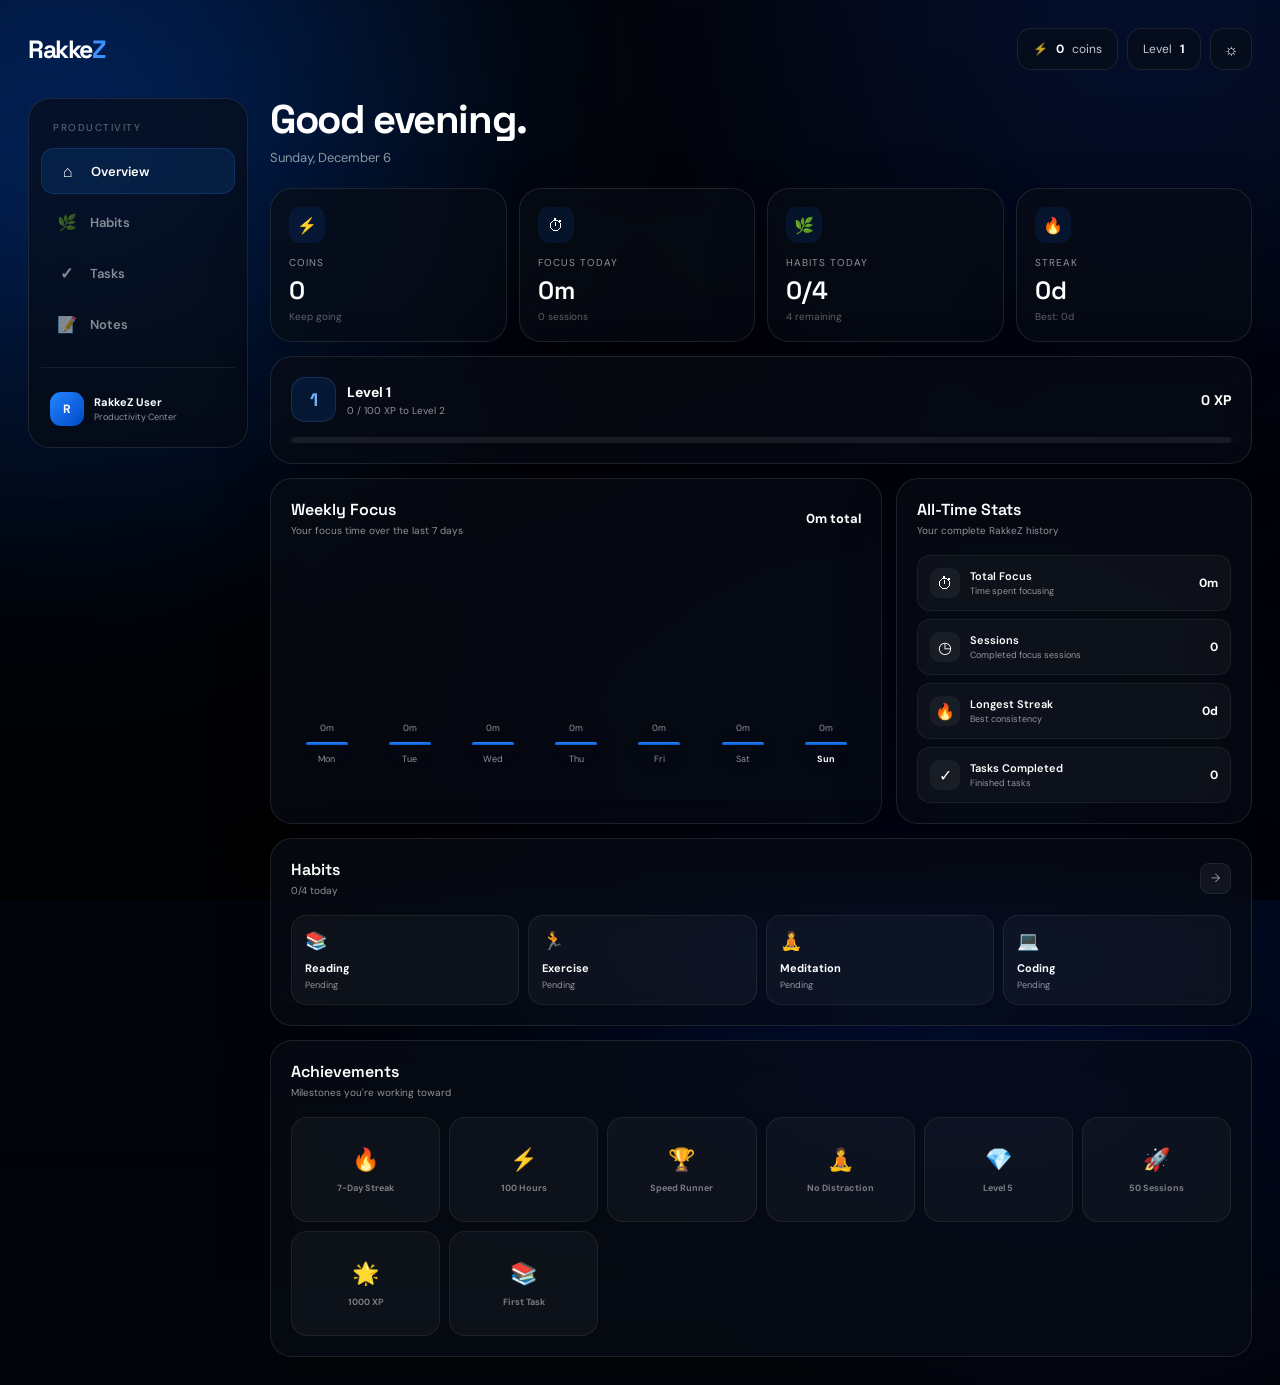
==== productivity.html @ 05cbf674 "Create productivity.html" ====
<!DOCTYPE html>
<html lang="en" dir="ltr">

<head>

<meta charset="UTF-8">

<meta
    name="viewport"
    content="width=device-width, initial-scale=1.0"
>

<title>RakkeZ Productivity Center</title>

<link
    rel="preconnect"
    href="https://fonts.googleapis.com"
>

<link
    rel="preconnect"
    href="https://fonts.gstatic.com"
    crossorigin
>

<link
    href="https://fonts.googleapis.com/css2?family=DM+Sans:wght@400;500;600;700&family=Space+Grotesk:wght@400;500;600;700&display=swap"
    rel="stylesheet"
>

<style>

/* =========================================================
   RAKKEZ PRODUCTIVITY CENTER
   APPLE-INSPIRED GLASS UI
========================================================= */

:root {

    --bg: #03050a;

    --panel: rgba(8,13,22,.86);
    --panel-strong: rgba(8,13,22,.94);

    --border: rgba(255,255,255,.10);
    --border-hover: rgba(255,255,255,.20);

    --text: #fff;

    --muted: rgba(255,255,255,.56);

    --blue: #1683ff;
    --blue2: #005eff;

    --green: #4ade80;
    --yellow: #facc15;
    --red: #ff5265;
    --purple: #a78bfa;

    --shadow:
        0 30px 100px rgba(0,0,0,.55);

    --radius: 24px;

}


* {

    box-sizing: border-box;

    margin: 0;
    padding: 0;

}


html,
body {

    width: 100%;
    min-height: 100%;

}


body {

    min-height: 100vh;

    font-family:
        "DM Sans",
        sans-serif;

    color: var(--text);

    background: #02040a;

}


button,
input,
textarea {

    font: inherit;

}


button {

    border: 0;

    cursor: pointer;

    color: inherit;

}


button:focus,
input:focus,
textarea:focus {

    outline: none;

}


/* =========================================================
   APP
========================================================= */

.app {

    position: relative;

    min-height: 100vh;

    overflow: hidden;

    background:

        radial-gradient(
            circle at 15% 10%,
            rgba(0,105,255,.18),
            transparent 30%
        ),

        radial-gradient(
            circle at 85% 70%,
            rgba(0,55,255,.14),
            transparent 35%
        ),

        #03050a;

}


/* =========================================================
   BACKGROUND
========================================================= */

.background {

    position: fixed;

    inset: 0;

    z-index: 0;

    pointer-events: none;

}


.bg-gradient {

    position: absolute;

    inset: -30%;

    background:

        radial-gradient(
            circle at 20% 30%,
            #005eff 0%,
            transparent 28%
        ),

        radial-gradient(
            circle at 75% 20%,
            #0b2d91 0%,
            transparent 30%
        ),

        radial-gradient(
            circle at 60% 80%,
            #001f6f 0%,
            transparent 32%
        ),

        #02040b;

    filter: blur(55px);

    opacity: .38;

}


.bg-overlay {

    position: absolute;

    inset: 0;

    background:

        linear-gradient(
            180deg,
            rgba(0,0,0,.20),
            rgba(0,0,0,.68)
        );

}


/* =========================================================
   MAIN WRAPPER
========================================================= */

.page {

    position: relative;

    z-index: 2;

    width: min(1450px, 100%);

    margin: auto;

    padding: 28px;

}


/* =========================================================
   TOPBAR
========================================================= */

.topbar {

    display: flex;

    align-items: center;

    justify-content: space-between;

    margin-bottom: 28px;

}


.logo {

    font-family:
        "Space Grotesk",
        sans-serif;

    font-size: 25px;

    font-weight: 700;

    letter-spacing: -1.5px;

}


.logo span {

    color: #3c94ff;

}


.top-right {

    display: flex;

    align-items: center;

    gap: 9px;

}


.top-pill {

    height: 42px;

    padding: 0 15px;

    display: flex;

    align-items: center;

    gap: 8px;

    border-radius: 14px;

    background:
        rgba(8,13,22,.62);

    border:
        1px solid rgba(255,255,255,.09);

    backdrop-filter: blur(16px);

    -webkit-backdrop-filter: blur(16px);

    color: rgba(255,255,255,.78);

    font-size: 12px;

}


.top-pill strong {

    color: white;

}


.icon-button {

    width: 42px;
    height: 42px;

    display: flex;

    align-items: center;
    justify-content: center;

    border-radius: 13px;

    background:
        rgba(8,13,22,.62);

    border:
        1px solid rgba(255,255,255,.09);

    backdrop-filter: blur(16px);

    transition: .2s;

}


.icon-button:hover {

    background:
        rgba(20,30,45,.80);

    border-color:
        rgba(255,255,255,.18);

    transform:
        translateY(-1px);

}


/* =========================================================
   LAYOUT
========================================================= */

.layout {

    display: grid;

    grid-template-columns: 220px minmax(0, 1fr);

    gap: 22px;

}


/* =========================================================
   SIDEBAR
========================================================= */

.sidebar {

    position: sticky;

    top: 28px;

    height: fit-content;

    padding: 12px;

    border-radius: 22px;

    background:
        rgba(7,11,19,.64);

    border:
        1px solid var(--border);

    backdrop-filter: blur(24px);

    -webkit-backdrop-filter: blur(24px);

}


.sidebar-title {

    padding:
        10px 12px 14px;

    color:
        rgba(255,255,255,.38);

    font-size: 10px;

    text-transform: uppercase;

    letter-spacing: 1.5px;

}


.nav {

    display: flex;

    flex-direction: column;

    gap: 5px;

}


.nav-button {

    width: 100%;

    height: 46px;

    padding: 0 13px;

    display: flex;

    align-items: center;

    gap: 11px;

    border-radius: 13px;

    background: transparent;

    color:
        rgba(255,255,255,.52);

    font-size: 13px;

    font-weight: 600;

    text-align: left;

    transition: .2s;

}


.nav-button:hover {

    background:
        rgba(255,255,255,.05);

    color: white;

}


.nav-button.active {

    background:
        rgba(20,120,255,.14);

    border:
        1px solid rgba(60,145,255,.18);

    color: white;

}


.nav-icon {

    width: 25px;

    text-align: center;

    font-size: 16px;

}


.sidebar-bottom {

    margin-top: 20px;

    padding-top: 15px;

    border-top:
        1px solid rgba(255,255,255,.07);

}


.mini-profile {

    display: flex;

    align-items: center;

    gap: 10px;

    padding: 9px;

}


.avatar {

    width: 34px;
    height: 34px;

    border-radius: 11px;

    display: flex;

    align-items: center;
    justify-content: center;

    background:
        linear-gradient(
            135deg,
            #2386ff,
            #0049c7
        );

    font-size: 12px;

    font-weight: 700;

}


.profile-info {

    display: flex;

    flex-direction: column;

    gap: 2px;

}


.profile-info strong {

    font-size: 11px;

}


.profile-info span {

    font-size: 9px;

    color: var(--muted);

}


/* =========================================================
   CONTENT
========================================================= */

.content {

    min-width: 0;

}


.page-header {

    margin-bottom: 22px;

}


.page-header h1 {

    font-family:
        "Space Grotesk",
        sans-serif;

    font-size: clamp(28px, 4vw, 40px);

    letter-spacing: -1.4px;

    line-height: 1.1;

}


.page-header p {

    margin-top: 7px;

    color: var(--muted);

    font-size: 13px;

}


/* =========================================================
   TAB
========================================================= */

.tab-content {

    display: none;

}


.tab-content.active {

    display: block;

    animation:
        fadeIn .25s ease;

}


@keyframes fadeIn {

    from {

        opacity: 0;
        transform: translateY(5px);

    }

    to {

        opacity: 1;
        transform: none;

    }

}


/* =========================================================
   CARDS
========================================================= */

.card {

    background:
        rgba(8,13,22,.68);

    border:
        1px solid var(--border);

    border-radius: 22px;

    backdrop-filter:
        blur(22px);

    -webkit-backdrop-filter:
        blur(22px);

    box-shadow:
        0 20px 60px rgba(0,0,0,.20);

}


.card-header {

    display: flex;

    align-items: center;

    justify-content: space-between;

    margin-bottom: 18px;

}


.card-title {

    font-family:
        "Space Grotesk",
        sans-serif;

    font-size: 16px;

    font-weight: 600;

}


.card-subtitle {

    margin-top: 4px;

    font-size: 10px;

    color: var(--muted);

}


/* =========================================================
   OVERVIEW GRID
========================================================= */

.stats-grid {

    display: grid;

    grid-template-columns:
        repeat(4, minmax(0, 1fr));

    gap: 12px;

    margin-bottom: 14px;

}


.stat-card {

    padding: 18px;

    min-height: 125px;

}


.stat-icon {

    width: 36px;
    height: 36px;

    display: flex;

    align-items: center;
    justify-content: center;

    border-radius: 11px;

    background:
        rgba(20,120,255,.10);

    margin-bottom: 13px;

    font-size: 16px;

}


.stat-label {

    color: var(--muted);

    font-size: 10px;

    text-transform: uppercase;

    letter-spacing: 1px;

}


.stat-number {

    margin-top: 5px;

    font-family:
        "Space Grotesk",
        sans-serif;

    font-size: 25px;

    font-weight: 600;

}


.stat-extra {

    margin-top: 4px;

    color:
        rgba(255,255,255,.35);

    font-size: 10px;

}


/* =========================================================
   LEVEL
========================================================= */

.level-card {

    padding: 20px;

    margin-bottom: 14px;

}


.level-row {

    display: flex;

    justify-content: space-between;

    align-items: center;

}


.level-title {

    display: flex;

    align-items: center;

    gap: 11px;

}


.level-number {

    width: 45px;
    height: 45px;

    display: flex;

    align-items: center;
    justify-content: center;

    border-radius: 14px;

    background:
        rgba(20,120,255,.13);

    border:
        1px solid rgba(80,160,255,.18);

    color: #72b4ff;

    font-family:
        "Space Grotesk";

    font-size: 18px;

    font-weight: 700;

}


.level-name {

    font-size: 14px;

    font-weight: 700;

}


.level-xp {

    margin-top: 3px;

    color: var(--muted);

    font-size: 10px;

}


.xp-value {

    font-family:
        "Space Grotesk";

    font-size: 14px;

    font-weight: 700;

}


.xp-bar {

    height: 6px;

    margin-top: 15px;

    overflow: hidden;

    border-radius: 20px;

    background:
        rgba(255,255,255,.08);

}


.xp-progress {

    height: 100%;

    width: 0%;

    border-radius: 20px;

    background:
        linear-gradient(
            90deg,
            #006cff,
            #48a4ff
        );

    transition: width .4s ease;

}


/* =========================================================
   TWO COLUMN
========================================================= */

.two-column {

    display: grid;

    grid-template-columns:
        minmax(0, 1.55fr)
        minmax(280px, .9fr);

    gap: 14px;

    margin-bottom: 14px;

}


.section-card {

    padding: 20px;

}


/* =========================================================
   WEEKLY CHART
========================================================= */

.chart {

    height: 210px;

    display: flex;

    align-items: flex-end;

    gap: 12px;

    padding-top: 15px;

}


.chart-day {

    flex: 1;

    height: 100%;

    display: flex;

    flex-direction: column;

    align-items: center;

    justify-content: flex-end;

    gap: 8px;

}


.chart-value {

    color: var(--muted);

    font-size: 9px;

}


.chart-column {

    width: 100%;

    max-width: 42px;

    min-height: 3px;

    border-radius:
        10px 10px 5px 5px;

    background:
        linear-gradient(
            180deg,
            #2586ff,
            #0758c9
        );

    box-shadow:
        0 8px 25px rgba(0,95,255,.15);

    transition:
        height .5s ease;

}


.chart-label {

    color: var(--muted);

    font-size: 9px;

}


.chart-day.today .chart-label {

    color: white;

    font-weight: 700;

}


/* =========================================================
   QUICK STATS
========================================================= */

.quick-list {

    display: flex;

    flex-direction: column;

    gap: 8px;

}


.quick-item {

    display: flex;

    align-items: center;

    justify-content: space-between;

    padding: 12px;

    border-radius: 13px;

    background:
        rgba(255,255,255,.035);

    border:
        1px solid rgba(255,255,255,.06);

}


.quick-left {

    display: flex;

    align-items: center;

    gap: 10px;

}


.quick-icon {

    width: 30px;
    height: 30px;

    display: flex;

    align-items: center;
    justify-content: center;

    border-radius: 9px;

    background:
        rgba(255,255,255,.05);

}


.quick-name {

    font-size: 11px;

    font-weight: 600;

}


.quick-description {

    margin-top: 2px;

    color: var(--muted);

    font-size: 9px;

}


.quick-value {

    font-size: 12px;

    font-weight: 700;

}


/* =========================================================
   HABITS PREVIEW
========================================================= */

.habit-preview {

    display: grid;

    grid-template-columns:
        repeat(4,1fr);

    gap: 9px;

}


.habit-mini {

    padding: 13px;

    border-radius: 15px;

    background:
        rgba(255,255,255,.035);

    border:
        1px solid rgba(255,255,255,.07);

}


.habit-mini-icon {

    font-size: 18px;

}


.habit-mini-name {

    margin-top: 8px;

    font-size: 11px;

    font-weight: 700;

}


.habit-mini-status {

    margin-top: 4px;

    color: var(--muted);

    font-size: 9px;

}


.habit-mini.done {

    border-color:
        rgba(74,222,128,.25);

    background:
        rgba(74,222,128,.06);

}


/* =========================================================
   ACHIEVEMENTS
========================================================= */

.achievements {

    display: grid;

    grid-template-columns:
        repeat(6,1fr);

    gap: 9px;

}


.achievement {

    min-height: 105px;

    padding: 13px;

    display: flex;

    flex-direction: column;

    align-items: center;

    justify-content: center;

    text-align: center;

    border-radius: 16px;

    background:
        rgba(255,255,255,.035);

    border:
        1px solid rgba(255,255,255,.07);

}


.achievement-icon {

    font-size: 22px;

    margin-bottom: 8px;

}


.achievement-name {

    font-size: 9px;

    font-weight: 700;

    color:
        rgba(255,255,255,.45);

}


.achievement.unlocked {

    background:
        rgba(20,120,255,.08);

    border-color:
        rgba(60,145,255,.20);

}


.achievement.unlocked .achievement-name {

    color: white;

}


/* =========================================================
   HABITS PAGE
========================================================= */

.page-toolbar {

    display: flex;

    align-items: center;

    justify-content: space-between;

    gap: 10px;

    margin-bottom: 16px;

}


.progress-summary {

    color: var(--muted);

    font-size: 12px;

}


.primary-button {

    height: 42px;

    padding: 0 16px;

    display: flex;

    align-items: center;

    justify-content: center;

    gap: 7px;

    border-radius: 13px;

    background:
        linear-gradient(
            180deg,
            #2386ff,
            #1478ff
        );

    color: white;

    font-size: 12px;

    font-weight: 700;

    box-shadow:
        0 8px 25px rgba(20,120,255,.16);

    transition: .2s;

}


.primary-button:hover {

    transform:
        translateY(-1px);

    filter:
        brightness(1.06);

}


/* =========================================================
   HABIT CARDS
========================================================= */

.habits-grid {

    display: grid;

    grid-template-columns:
        repeat(2, minmax(0,1fr));

    gap: 13px;

}


.habit-card {

    padding: 18px;

}


.habit-top {

    display: flex;

    align-items: center;

    justify-content: space-between;

}


.habit-main {

    display: flex;

    align-items: center;

    gap: 11px;

}


.habit-icon-large {

    width: 42px;
    height: 42px;

    display: flex;

    align-items: center;
    justify-content: center;

    border-radius: 13px;

    background:
        rgba(255,255,255,.05);

    font-size: 20px;

}


.habit-name {

    font-size: 14px;

    font-weight: 700;

}


.habit-streak {

    margin-top: 3px;

    color: var(--muted);

    font-size: 9px;

}


.habit-actions {

    display: flex;

    gap: 5px;

}


.small-button {

    width: 31px;
    height: 31px;

    display: flex;

    align-items: center;
    justify-content: center;

    border-radius: 9px;

    background:
        rgba(255,255,255,.05);

    border:
        1px solid rgba(255,255,255,.07);

    color:
        rgba(255,255,255,.55);

    font-size: 12px;

}


.small-button:hover {

    background:
        rgba(255,255,255,.10);

    color: white;

}


.habit-progress-row {

    display: flex;

    justify-content: space-between;

    align-items: center;

    margin-top: 18px;

}


.habit-percent {

    font-size: 11px;

    font-weight: 700;

}


.habit-progress {

    height: 5px;

    margin-top: 7px;

    border-radius: 20px;

    overflow: hidden;

    background:
        rgba(255,255,255,.08);

}


.habit-progress-fill {

    height: 100%;

    width: 0%;

    background:
        linear-gradient(
            90deg,
            #2386ff,
            #61adff
        );

    border-radius: 20px;

}


.week-days {

    display: grid;

    grid-template-columns:
        repeat(7,1fr);

    gap: 5px;

    margin-top: 14px;

}


.day {

    display: flex;

    flex-direction: column;

    align-items: center;

    gap: 5px;

}


.day-name {

    font-size: 8px;

    color: var(--muted);

}


.day-dot {

    width: 21px;
    height: 21px;

    display: flex;

    align-items: center;
    justify-content: center;

    border-radius: 7px;

    background:
        rgba(255,255,255,.05);

    border:
        1px solid rgba(255,255,255,.06);

    font-size: 9px;

}


.day.done .day-dot {

    background:
        #1478ff;

    border-color:
        #1478ff;

}


.day.today .day-name {

    color: white;

    font-weight: 700;

}


.habit-check {

    width: 100%;

    height: 38px;

    margin-top: 14px;

    border-radius: 11px;

    background:
        rgba(255,255,255,.055);

    border:
        1px solid rgba(255,255,255,.08);

    font-size: 11px;

    font-weight: 700;

}


.habit-check:hover {

    border-color:
        rgba(255,255,255,.18);

}


.habit-check.completed {

    background:
        rgba(74,222,128,.10);

    border-color:
        rgba(74,222,128,.20);

    color:
        #72e69a;

}


/* =========================================================
   TASKS
========================================================= */

.task-input {

    display: flex;

    gap: 8px;

    margin-bottom: 15px;

}


.input {

    width: 100%;

    height: 44px;

    padding: 0 13px;

    border-radius: 12px;

    background:
        rgba(255,255,255,.045);

    border:
        1px solid var(--border);

    color: white;

    font-size: 12px;

}


.input::placeholder {

    color:
        rgba(255,255,255,.35);

}


.input:focus {

    border-color:
        #2383ff;

    background:
        rgba(255,255,255,.06);

}


.task-add-button {

    width: 45px;
    height: 44px;

    flex-shrink: 0;

    border-radius: 12px;

    background:
        #1478ff;

    font-size: 20px;

}


.task-list {

    display: flex;

    flex-direction: column;

    gap: 8px;

}


.task-row {

    display: flex;

    align-items: center;

    gap: 11px;

    padding: 13px;

    border-radius: 14px;

    background:
        rgba(255,255,255,.035);

    border:
        1px solid rgba(255,255,255,.07);

}


.task-check {

    width: 21px;
    height: 21px;

    flex-shrink: 0;

    border-radius: 7px;

    display: flex;

    align-items: center;
    justify-content: center;

    background: transparent;

    border:
        1px solid rgba(255,255,255,.22);

    font-size: 11px;

}


.task-row.completed .task-check {

    background:
        #1478ff;

    border-color:
        #1478ff;

}


.task-content {

    flex: 1;

    min-width: 0;

}


.task-title {

    font-size: 12px;

    font-weight: 600;

    word-break: break-word;

}


.task-row.completed .task-title {

    text-decoration:
        line-through;

    color:
        rgba(255,255,255,.35);

}


.task-meta {

    margin-top: 3px;

    color: var(--muted);

    font-size: 9px;

}


.task-actions {

    display: flex;

    gap: 4px;

}


/* =========================================================
   NOTES
========================================================= */

.notes-layout {

    display: grid;

    grid-template-columns: 270px minmax(0,1fr);

    min-height: 650px;

    overflow: hidden;

    border-radius: 22px;

    background:
        rgba(8,13,22,.68);

    border:
        1px solid var(--border);

    backdrop-filter:
        blur(24px);

}


.notes-sidebar {

    border-right:
        1px solid rgba(255,255,255,.08);

    background:
        rgba(255,255,255,.018);

}


.notes-header {

    height: 68px;

    padding: 0 14px;

    display: flex;

    align-items: center;

    justify-content: space-between;

    border-bottom:
        1px solid rgba(255,255,255,.07);

}


.notes-title {

    font-family:
        "Space Grotesk";

    font-size: 16px;

    font-weight: 600;

}


.note-list {

    padding: 9px;

    display: flex;

    flex-direction: column;

    gap: 5px;

}


.note-item {

    padding: 12px;

    border-radius: 12px;

    cursor: pointer;

    transition: .2s;

}


.note-item:hover {

    background:
        rgba(255,255,255,.05);

}


.note-item.active {

    background:
        rgba(20,120,255,.13);

}


.note-item-title {

    font-size: 11px;

    font-weight: 700;

    white-space: nowrap;

    overflow: hidden;

    text-overflow: ellipsis;

}


.note-item-preview {

    margin-top: 4px;

    color: var(--muted);

    font-size: 9px;

    white-space: nowrap;

    overflow: hidden;

    text-overflow: ellipsis;

}


.note-item-date {

    margin-top: 5px;

    color:
        rgba(255,255,255,.30);

    font-size: 8px;

}


.notes-editor {

    display: flex;

    flex-direction: column;

    min-width: 0;

}


.editor-toolbar {

    height: 68px;

    padding: 0 18px;

    display: flex;

    align-items: center;

    justify-content: space-between;

    border-bottom:
        1px solid rgba(255,255,255,.07);

}


.auto-save {

    display: flex;

    align-items: center;

    gap: 7px;

    color:
        rgba(255,255,255,.40);

    font-size: 9px;

}


.save-dot {

    width: 6px;
    height: 6px;

    border-radius: 50%;

    background:
        #4ade80;

    box-shadow:
        0 0 10px rgba(74,222,128,.6);

}


.editor-actions {

    display: flex;

    gap: 6px;

}


.note-editor {

    flex: 1;

    padding: 30px;

    display: flex;

    flex-direction: column;

}


.note-title-input {

    width: 100%;

    border: 0;

    background: transparent;

    color: white;

    font-family:
        "Space Grotesk";

    font-size: 26px;

    font-weight: 600;

    letter-spacing: -.7px;

}


.note-title-input::placeholder {

    color:
        rgba(255,255,255,.25);

}


.note-body {

    flex: 1;

    width: 100%;

    margin-top: 15px;

    resize: none;

    border: 0;

    background: transparent;

    color:
        rgba(255,255,255,.78);

    font-size: 13px;

    line-height: 1.8;

}


.note-body::placeholder {

    color:
        rgba(255,255,255,.25);

}


/* =========================================================
   EMPTY STATE
========================================================= */

.empty {

    padding: 50px 20px;

    text-align: center;

    color: var(--muted);

}


.empty-icon {

    font-size: 30px;

    margin-bottom: 10px;

}


.empty strong {

    display: block;

    color: white;

    font-size: 13px;

}


.empty p {

    margin-top: 5px;

    font-size: 10px;

}


/* =========================================================
   MODAL
========================================================= */

.modal {

    position: fixed;

    inset: 0;

    z-index: 9999;

    display: none;

    align-items: center;
    justify-content: center;

    padding: 20px;

    background:
        rgba(0,0,0,.55);

    backdrop-filter:
        blur(18px);

}


.modal.show {

    display: flex;

}


.modal-box {

    width: min(450px, 100%);

    padding: 24px;

    border-radius: 24px;

    background:
        rgba(8,13,22,.94);

    border:
        1px solid rgba(255,255,255,.13);

    box-shadow:
        var(--shadow);

}


.modal-head {

    display: flex;

    align-items: center;

    justify-content: space-between;

    margin-bottom: 20px;

}


.modal-title {

    font-family:
        "Space Grotesk";

    font-size: 20px;

    font-weight: 600;

}


.form-group {

    margin-bottom: 13px;

}


.form-label {

    display: block;

    margin-bottom: 7px;

    color: var(--muted);

    font-size: 10px;

    text-transform: uppercase;

    letter-spacing: 1px;

}


.form-input {

    width: 100%;

    height: 44px;

    padding: 0 12px;

    border-radius: 12px;

    border:
        1px solid var(--border);

    background:
        rgba(255,255,255,.05);

    color: white;

}


.emoji-input {

    font-size: 20px;

}


.modal-actions {

    display: flex;

    gap: 8px;

    margin-top: 20px;

}


.modal-actions button {

    flex: 1;

    height: 44px;

    border-radius: 12px;

    font-size: 11px;

    font-weight: 700;

}


.cancel-button {

    background:
        rgba(255,255,255,.06);

    border:
        1px solid var(--border);

}


.save-button {

    background:
        #1478ff;

}


/* =========================================================
   TOAST
========================================================= */

.toast {

    position: fixed;

    right: 25px;

    bottom: 25px;

    z-index: 99999;

    padding: 12px 15px;

    border-radius: 13px;

    background:
        rgba(8,13,22,.90);

    border:
        1px solid rgba(255,255,255,.12);

    backdrop-filter:
        blur(20px);

    color: white;

    font-size: 11px;

    box-shadow:
        0 20px 50px rgba(0,0,0,.35);

    transform:
        translateY(20px);

    opacity: 0;

    pointer-events: none;

    transition: .25s;

}


.toast.show {

    transform:
        translateY(0);

    opacity: 1;

}


/* =========================================================
   RESPONSIVE
========================================================= */

@media(max-width:1050px) {

    .layout {

        grid-template-columns: 185px minmax(0,1fr);

    }

    .stats-grid {

        grid-template-columns:
            repeat(2,1fr);

    }

    .achievements {

        grid-template-columns:
            repeat(3,1fr);

    }

}


@media(max-width:800px) {

    .page {

        padding: 18px;

    }

    .layout {

        display: block;

    }

    .sidebar {

        position: static;

        margin-bottom: 15px;

    }

    .nav {

        flex-direction: row;

        overflow-x: auto;

    }

    .nav-button {

        min-width: 105px;

        justify-content: center;

        flex-direction: column;

        gap: 3px;

        height: 58px;

        font-size: 9px;

    }

    .sidebar-title,
    .sidebar-bottom {

        display: none;

    }

    .two-column {

        grid-template-columns: 1fr;

    }

    .habit-preview {

        grid-template-columns:
            repeat(2,1fr);

    }

    .notes-layout {

        grid-template-columns: 1fr;

        min-height: 650px;

    }

    .notes-sidebar {

        display: none;

    }

}


@media(max-width:600px) {

    .topbar {

        margin-bottom: 22px;

    }

    .top-pill {

        display: none;

    }

    .page-header h1 {

        font-size: 30px;

    }

    .stats-grid {

        grid-template-columns:
            repeat(2,1fr);

    }

    .stat-card {

        min-height: 115px;

        padding: 14px;

    }

    .stat-number {

        font-size: 21px;

    }

    .habits-grid {

        grid-template-columns: 1fr;

    }

    .achievements {

        grid-template-columns:
            repeat(2,1fr);

    }

    .chart {

        gap: 7px;

    }

    .note-editor {

        padding: 22px;

    }

    .note-title-input {

        font-size: 22px;

    }

}


@media(max-width:420px) {

    .page {

        padding: 13px;

    }

    .stats-grid {

        gap: 8px;

    }

    .section-card,
    .level-card,
    .stat-card {

        padding: 14px;

    }

}


/* =========================================================
   LIGHT MODE
========================================================= */

body.light {

    --text: #111827;

    --muted: rgba(17,24,39,.55);

    --border: rgba(0,0,0,.10);

    --border-hover: rgba(0,0,0,.20);

}


body.light {

    background: #f5f7fb;

}


body.light .app {

    background:

        radial-gradient(
            circle at 20% 20%,
            rgba(75,150,255,.28),
            transparent 35%
        ),

        #f5f7fb;

}


body.light .bg-gradient {

    opacity: .12;

}


body.light .card,
body.light .sidebar,
body.light .notes-layout {

    background:
        rgba(255,255,255,.68);

    border-color:
        rgba(0,0,0,.09);

}


body.light .top-pill,
body.light .icon-button {

    color: #111827;

    background:
        rgba(255,255,255,.65);

    border-color:
        rgba(0,0,0,.09);

}


body.light .stat-number,
body.light .card-title,
body.light .page-header h1,
body.light .habit-name,
body.light .task-title,
body.light .note-title-input,
body.light .modal-title {

    color: #111827;

}


body.light .nav-button {

    color:
        rgba(17,24,39,.55);

}


body.light .nav-button.active {

    color: #111827;

}


body.light .quick-item,
body.light .habit-card,
body.light .task-row,
body.light .habit-mini {

    background:
        rgba(0,0,0,.025);

    border-color:
        rgba(0,0,0,.07);

}


body.light .input,
body.light .form-input {

    color: #111827;

    background:
        rgba(0,0,0,.035);

}


body.light .note-body {

    color:
        rgba(17,24,39,.75);

}


</style>

</head>


<body>

<div class="app">

    <div class="background">

        <div class="bg-gradient"></div>

        <div class="bg-overlay"></div>

    </div>


    <div class="page">

        <!-- =================================================
             HEADER
        ================================================== -->

        <header class="topbar">

            <div class="logo">
                Rakke<span>Z</span>
            </div>

            <div class="top-right">

                <div class="top-pill">
                    ⚡
                    <strong id="headerCoins">0</strong>
                    coins
                </div>

                <div class="top-pill">
                    Level
                    <strong id="headerLevel">1</strong>
                </div>

                <button
                    class="icon-button"
                    id="themeButton"
                    title="Toggle theme"
                >
                    ☼
                </button>

            </div>

        </header>


        <!-- =================================================
             MAIN LAYOUT
        ================================================== -->

        <div class="layout">


            <!-- =================================================
                 SIDEBAR
            ================================================== -->

            <aside class="sidebar">

                <div class="sidebar-title">
                    Productivity
                </div>

                <nav class="nav">

                    <button
                        class="nav-button active"
                        data-tab="overview"
                    >
                        <span class="nav-icon">⌂</span>
                        Overview
                    </button>

                    <button
                        class="nav-button"
                        data-tab="habits"
                    >
                        <span class="nav-icon">🌿</span>
                        Habits
                    </button>

                    <button
                        class="nav-button"
                        data-tab="tasks"
                    >
                        <span class="nav-icon">✓</span>
                        Tasks
                    </button>

                    <button
                        class="nav-button"
                        data-tab="notes"
                    >
                        <span class="nav-icon">📝</span>
                        Notes
                    </button>

                </nav>


                <div class="sidebar-bottom">

                    <div class="mini-profile">

                        <div class="avatar">
                            R
                        </div>

                        <div class="profile-info">

                            <strong>RakkeZ User</strong>

                            <span>
                                Productivity Center
                            </span>

                        </div>

                    </div>

                </div>

            </aside>


            <!-- =================================================
                 CONTENT
            ================================================== -->

            <main class="content">


                <!-- =================================================
                     OVERVIEW
                ================================================== -->

                <section
                    class="tab-content active"
                    id="overview"
                >

                    <div class="page-header">

                        <h1>
                            Good evening.
                        </h1>

                        <p id="dateText">
                            Tuesday, August 25
                        </p>

                    </div>


                    <!-- TOP STATS -->

                    <div class="stats-grid">


                        <div class="card stat-card">

                            <div class="stat-icon">
                                ⚡
                            </div>

                            <div class="stat-label">
                                Coins
                            </div>

                            <div
                                class="stat-number"
                                id="coinsValue"
                            >
                                0
                            </div>

                            <div class="stat-extra">
                                Keep going
                            </div>

                        </div>


                        <div class="card stat-card">

                            <div class="stat-icon">
                                ⏱
                            </div>

                            <div class="stat-label">
                                Focus Today
                            </div>

                            <div
                                class="stat-number"
                                id="todayFocus"
                            >
                                0m
                            </div>

                            <div
                                class="stat-extra"
                                id="todaySessions"
                            >
                                0 sessions
                            </div>

                        </div>


                        <div class="card stat-card">

                            <div class="stat-icon">
                                🌿
                            </div>

                            <div class="stat-label">
                                Habits Today
                            </div>

                            <div
                                class="stat-number"
                                id="habitProgress"
                            >
                                0/4
                            </div>

                            <div
                                class="stat-extra"
                                id="habitRemaining"
                            >
                                4 remaining
                            </div>

                        </div>


                        <div class="card stat-card">

                            <div class="stat-icon">
                                🔥
                            </div>

                            <div class="stat-label">
                                Streak
                            </div>

                            <div
                                class="stat-number"
                                id="streakValue"
                            >
                                0d
                            </div>

                            <div
                                class="stat-extra"
                                id="bestStreak"
                            >
                                Best: 0d
                            </div>

                        </div>

                    </div>


                    <!-- LEVEL -->

                    <div class="card level-card">

                        <div class="level-row">

                            <div class="level-title">

                                <div
                                    class="level-number"
                                    id="levelNumber"
                                >
                                    1
                                </div>

                                <div>

                                    <div class="level-name">
                                        Level <span id="levelName">1</span>
                                    </div>

                                    <div
                                        class="level-xp"
                                        id="levelDescription"
                                    >
                                        0 / 100 XP to Level 2
                                    </div>

                                </div>

                            </div>

                            <div
                                class="xp-value"
                                id="totalXP"
                            >
                                0 XP
                            </div>

                        </div>

                        <div class="xp-bar">

                            <div
                                class="xp-progress"
                                id="xpProgress"
                            ></div>

                        </div>

                    </div>


                    <!-- WEEK + QUICK STATS -->

                    <div class="two-column">


                        <div class="card section-card">

                            <div class="card-header">

                                <div>

                                    <div class="card-title">
                                        Weekly Focus
                                    </div>

                                    <div class="card-subtitle">
                                        Your focus time over the last 7 days
                                    </div>

                                </div>

                                <strong
                                    id="weeklyTotal"
                                    style="font-size:13px;"
                                >
                                    0m total
                                </strong>

                            </div>


                            <div
                                class="chart"
                                id="weeklyChart"
                            ></div>

                        </div>


                        <div class="card section-card">

                            <div class="card-header">

                                <div>

                                    <div class="card-title">
                                        All-Time Stats
                                    </div>

                                    <div class="card-subtitle">
                                        Your complete RakkeZ history
                                    </div>

                                </div>

                            </div>


                            <div class="quick-list">


                                <div class="quick-item">

                                    <div class="quick-left">

                                        <div class="quick-icon">
                                            ⏱
                                        </div>

                                        <div>

                                            <div class="quick-name">
                                                Total Focus
                                            </div>

                                            <div class="quick-description">
                                                Time spent focusing
                                            </div>

                                        </div>

                                    </div>

                                    <div
                                        class="quick-value"
                                        id="allTimeFocus"
                                    >
                                        0m
                                    </div>

                                </div>


                                <div class="quick-item">

                                    <div class="quick-left">

                                        <div class="quick-icon">
                                            ◷
                                        </div>

                                        <div>

                                            <div class="quick-name">
                                                Sessions
                                            </div>

                                            <div class="quick-description">
                                                Completed focus sessions
                                            </div>

                                        </div>

                                    </div>

                                    <div
                                        class="quick-value"
                                        id="allTimeSessions"
                                    >
                                        0
                                    </div>

                                </div>


                                <div class="quick-item">

                                    <div class="quick-left">

                                        <div class="quick-icon">
                                            🔥
                                        </div>

                                        <div>

                                            <div class="quick-name">
                                                Longest Streak
                                            </div>

                                            <div class="quick-description">
                                                Best consistency
                                            </div>

                                        </div>

                                    </div>

                                    <div
                                        class="quick-value"
                                        id="longestStreak"
                                    >
                                        0d
                                    </div>

                                </div>


                                <div class="quick-item">

                                    <div class="quick-left">

                                        <div class="quick-icon">
                                            ✓
                                        </div>

                                        <div>

                                            <div class="quick-name">
                                                Tasks Completed
                                            </div>

                                            <div class="quick-description">
                                                Finished tasks
                                            </div>

                                        </div>

                                    </div>

                                    <div
                                        class="quick-value"
                                        id="tasksCompleted"
                                    >
                                        0
                                    </div>

                                </div>


                            </div>

                        </div>

                    </div>


                    <!-- HABITS -->

                    <div class="card section-card"
                         style="margin-bottom:14px;">

                        <div class="card-header">

                            <div>

                                <div class="card-title">
                                    Habits
                                </div>

                                <div
                                    class="card-subtitle"
                                    id="overviewHabitSubtitle"
                                >
                                    0/4 today
                                </div>

                            </div>

                            <button
                                class="small-button"
                                data-open-tab="habits"
                            >
                                →
                            </button>

                        </div>

                        <div
                            class="habit-preview"
                            id="habitPreview"
                        ></div>

                    </div>


                    <!-- ACHIEVEMENTS -->

                    <div class="card section-card">

                        <div class="card-header">

                            <div>

                                <div class="card-title">
                                    Achievements
                                </div>

                                <div class="card-subtitle">
                                    Milestones you're working toward
                                </div>

                            </div>

                        </div>


                        <div
                            class="achievements"
                            id="achievements"
                        ></div>

                    </div>

                </section>


                <!-- =================================================
                     HABITS
                ================================================== -->

                <section
                    class="tab-content"
                    id="habits"
                >

                    <div class="page-header">

                        <h1>
                            Habits
                        </h1>

                        <p>
                            Build consistency one day at a time.
                        </p>

                    </div>


                    <div class="page-toolbar">

                        <div
                            class="progress-summary"
                            id="habitPageProgress"
                        >
                            0/4 done today
                        </div>

                        <button
                            class="primary-button"
                            id="addHabitButton"
                        >
                            ＋ New Habit
                        </button>

                    </div>


                    <div
                        class="habits-grid"
                        id="habitsGrid"
                    ></div>

                </section>


                <!-- =================================================
                     TASKS
                ================================================== -->

                <section
                    class="tab-content"
                    id="tasks"
                >

                    <div class="page-header">

                        <h1>
                            Tasks
                        </h1>

                        <p>
                            Keep your next actions clear and simple.
                        </p>

                    </div>


                    <div class="card section-card">

                        <div class="task-input">

                            <input
                                class="input"
                                id="taskInput"
                                placeholder="What needs to be done?"
                            >

                            <button
                                class="task-add-button"
                                id="addTaskButton"
                            >
                                +
                            </button>

                        </div>


                        <div
                            class="task-list"
                            id="taskList"
                        ></div>

                    </div>

                </section>


                <!-- =================================================
                     NOTES
                ================================================== -->

                <section
                    class="tab-content"
                    id="notes"
                >

                    <div class="page-header">

                        <h1>
                            Notes
                        </h1>

                        <p>
                            Capture ideas, plans and thoughts without friction.
                        </p>

                    </div>


                    <div class="notes-layout">


                        <aside class="notes-sidebar">

                            <div class="notes-header">

                                <div class="notes-title">
                                    Notes
                                </div>

                                <button
                                    class="small-button"
                                    id="newNoteButton"
                                >
                                    +
                                </button>

                            </div>

                            <div
                                class="note-list"
                                id="noteList"
                            ></div>

                        </aside>


                        <div class="notes-editor">


                            <div class="editor-toolbar">

                                <div class="auto-save">

                                    <span class="save-dot"></span>

                                    <span id="saveStatus">
                                        Saved
                                    </span>

                                </div>


                                <div class="editor-actions">

                                    <button
                                        class="small-button"
                                        id="deleteNoteButton"
                                        title="Delete note"
                                    >
                                        🗑
                                    </button>

                                </div>

                            </div>


                            <div class="note-editor">

                                <input
                                    class="note-title-input"
                                    id="noteTitle"
                                    placeholder="Note title"
                                >

                                <textarea
                                    class="note-body"
                                    id="noteBody"
                                    placeholder="Start writing..."
                                ></textarea>

                            </div>

                        </div>

                    </div>

                </section>


            </main>

        </div>

    </div>

</div>


<!-- =========================================================
     HABIT MODAL
========================================================= -->

<div
    class="modal"
    id="habitModal"
>

    <div class="modal-box">

        <div class="modal-head">

            <div class="modal-title">
                <span id="habitModalTitle">
                    New Habit
                </span>
            </div>

            <button
                class="small-button"
                id="closeHabitModal"
            >
                ×
            </button>

        </div>


        <div class="form-group">

            <label class="form-label">
                Habit name
            </label>

            <input
                class="form-input"
                id="habitNameInput"
                placeholder="Reading"
            >

        </div>


        <div class="form-group">

            <label class="form-label">
                Icon
            </label>

            <input
                class="form-input emoji-input"
                id="habitIconInput"
                value="🌿"
                maxlength="4"
            >

        </div>


        <div class="modal-actions">

            <button
                class="cancel-button"
                id="cancelHabit"
            >
                Cancel
            </button>

            <button
                class="save-button"
                id="saveHabit"
            >
                Save Habit
            </button>

        </div>

    </div>

</div>


<!-- =========================================================
     TOAST
========================================================= -->

<div
    class="toast"
    id="toast"
>
    Saved
</div>


<script>

/* =========================================================
   RAKKEZ PRODUCTIVITY CENTER
   DATA LAYER

   IMPORTANT:

   This is intentionally separated from the UI.

   Later we can replace these functions with Supabase
   without rebuilding the dashboard.
========================================================= */


/* =========================================================
   STORAGE
========================================================= */

const STORAGE_KEY = "rakkez_productivity_v1";


const DEFAULT_DATA = {

    coins: 0,

    xp: 0,

    level: 1,

    focusSessions: [],

    tasks: [],

    habits: [

        {
            id: "reading",
            name: "Reading",
            icon: "📚",
            history: {}
        },

        {
            id: "exercise",
            name: "Exercise",
            icon: "🏃",
            history: {}
        },

        {
            id: "meditation",
            name: "Meditation",
            icon: "🧘",
            history: {}
        },

        {
            id: "coding",
            name: "Coding",
            icon: "💻",
            history: {}
        }

    ],

    notes: [

        {
            id: "welcome",
            title: "Welcome to RakkeZ",
            body:
                "Your productivity space.\n\n" +
                "Write your thoughts here. Notes are automatically saved.",
            updatedAt: Date.now()
        }

    ]

};


let data = loadData();


function loadData() {

    try {

        const saved =
            localStorage.getItem(STORAGE_KEY);

        if (!saved) {

            return structuredClone(DEFAULT_DATA);

        }

        const parsed =
            JSON.parse(saved);

        return {

            ...structuredClone(DEFAULT_DATA),

            ...parsed

        };

    } catch (error) {

        console.error(
            "RakkeZ data load error:",
            error
        );

        return structuredClone(DEFAULT_DATA);

    }

}


function saveData() {

    localStorage.setItem(
        STORAGE_KEY,
        JSON.stringify(data)
    );

    window.dispatchEvent(
        new CustomEvent(
            "rakkez:data-updated"
        )
    );

}


/* =========================================================
   DATE HELPERS
========================================================= */

function dateKey(date = new Date()) {

    const d =
        new Date(date);

    const year =
        d.getFullYear();

    const month =
        String(
            d.getMonth() + 1
        ).padStart(2, "0");

    const day =
        String(
            d.getDate()
        ).padStart(2, "0");

    return `${year}-${month}-${day}`;

}


function getLast7Days() {

    const days = [];

    for (
        let i = 6;
        i >= 0;
        i--
    ) {

        const d = new Date();

        d.setDate(
            d.getDate() - i
        );

        days.push(d);

    }

    return days;

}


function formatDate(date) {

    return new Intl.DateTimeFormat(
        "en-US",
        {
            weekday: "long",
            month: "long",
            day: "numeric"
        }
    ).format(date);

}


/* =========================================================
   FOCUS DATA
========================================================= */

function getTodaySessions() {

    const today =
        dateKey();

    return data.focusSessions.filter(
        session =>
            dateKey(session.date) === today
    );

}


function getTodayFocus() {

    return getTodaySessions().reduce(
        (total, session) =>
            total + Number(session.minutes || 0),
        0
    );

}


function getTotalFocus() {

    return data.focusSessions.reduce(
        (total, session) =>
            total + Number(session.minutes || 0),
        0
    );

}


function getWeeklyFocus() {

    return getLast7Days().map(
        day => {

            const key =
                dateKey(day);

            const minutes =
                data.focusSessions
                    .filter(
                        session =>
                            dateKey(session.date) === key
                    )
                    .reduce(
                        (total, session) =>
                            total +
                            Number(session.minutes || 0),
                        0
                    );

            return {

                date: day,

                key,

                minutes

            };

        }
    );

}


/* =========================================================
   STREAK
========================================================= */

function getProductivityDays() {

    const days = new Set();

    data.focusSessions.forEach(
        session => {

            if (
                Number(session.minutes || 0) > 0
            ) {

                days.add(
                    dateKey(session.date)
                );

            }

        }
    );


    data.habits.forEach(
        habit => {

            Object.keys(
                habit.history || {}
            ).forEach(
                key => {

                    if (
                        habit.history[key]
                    ) {

                        days.add(key);

                    }

                }
            );

        }
    );


    data.tasks.forEach(
        task => {

            if (
                task.completed &&
                task.completedAt
            ) {

                days.add(
                    dateKey(task.completedAt)
                );

            }

        }
    );


    return days;

}


function calculateCurrentStreak() {

    const days =
        getProductivityDays();

    let streak = 0;

    const cursor =
        new Date();

    /*
       We allow today to be the first day.
       If today has no activity, check yesterday.
    */

    if (
        !days.has(
            dateKey(cursor)
        )
    ) {

        cursor.setDate(
            cursor.getDate() - 1
        );

    }


    while (
        days.has(
            dateKey(cursor)
        )
    ) {

        streak++;

        cursor.setDate(
            cursor.getDate() - 1
        );

    }

    return streak;

}


function calculateLongestStreak() {

    const days =
        [...getProductivityDays()]
            .sort();


    if (!days.length) {

        return 0;

    }


    let longest = 1;

    let current = 1;


    for (
        let i = 1;
        i < days.length;
        i++
    ) {

        const previous =
            new Date(
                days[i - 1]
            );

        const currentDate =
            new Date(
                days[i]
            );

        const difference =
            (
                currentDate -
                previous
            ) /
            (
                1000 *
                60 *
                60 *
                24
            );


        if (
            difference === 1
        ) {

            current++;

            longest =
                Math.max(
                    longest,
                    current
                );

        } else {

            current = 1;

        }

    }

    return longest;

}


/* =========================================================
   LEVEL SYSTEM
========================================================= */

function getLevelInfo() {

    const xp =
        Number(data.xp || 0);

    const level =
        Math.floor(
            xp / 100
        ) + 1;

    const currentLevelXP =
        xp % 100;

    const percent =
        currentLevelXP;

    data.level = level;

    return {

        level,

        currentLevelXP,

        percent,

        nextLevelXP: 100

    };

}


/* =========================================================
   HABITS
========================================================= */

function getTodayHabitCount() {

    const today =
        dateKey();

    return data.habits.filter(
        habit =>
            habit.history &&
            habit.history[today]
    ).length;

}


function toggleHabit(
    habitId
) {

    const habit =
        data.habits.find(
            item =>
                item.id === habitId
        );

    if (!habit) return;


    if (!habit.history) {

        habit.history = {};

    }


    const today =
        dateKey();


    habit.history[today] =
        !habit.history[today];


    if (
        habit.history[today]
    ) {

        data.xp += 10;

        data.coins += 1;

    } else {

        data.xp =
            Math.max(
                0,
                data.xp - 10
            );

        data.coins =
            Math.max(
                0,
                data.coins - 1
            );

    }


    saveData();

    renderAll();

}


/* =========================================================
   TASKS
========================================================= */

function addTask(
    title
) {

    title =
        title.trim();

    if (!title) return;


    data.tasks.unshift({

        id:
            crypto.randomUUID(),

        title,

        completed: false,

        createdAt:
            Date.now(),

        completedAt: null

    });


    saveData();

    renderAll();

}


function toggleTask(
    taskId
) {

    const task =
        data.tasks.find(
            item =>
                item.id === taskId
        );

    if (!task) return;


    task.completed =
        !task.completed;


    if (task.completed) {

        task.completedAt =
            Date.now();

        data.xp += 20;

        data.coins += 2;

    } else {

        task.completedAt = null;

        data.xp =
            Math.max(
                0,
                data.xp - 20
            );

        data.coins =
            Math.max(
                0,
                data.coins - 2
            );

    }


    saveData();

    renderAll();

}


function deleteTask(
    taskId
) {

    data.tasks =
        data.tasks.filter(
            task =>
                task.id !== taskId
        );


    saveData();

    renderAll();

}


/* =========================================================
   NOTES
========================================================= */

let currentNoteId = null;

let noteSaveTimer = null;


function createNote() {

    const note = {

        id:
            crypto.randomUUID(),

        title:
            "New Note",

        body:
            "",

        updatedAt:
            Date.now()

    };


    data.notes.unshift(
        note
    );


    currentNoteId =
        note.id;


    saveData();

    renderNotes();

    document
        .getElementById("noteTitle")
        .focus();

}


function selectNote(
    noteId
) {

    currentNoteId =
        noteId;

    renderNotes();

}


function autoSaveNote() {

    if (!currentNoteId) return;


    const note =
        data.notes.find(
            item =>
                item.id === currentNoteId
        );


    if (!note) return;


    clearTimeout(
        noteSaveTimer
    );


    const status =
        document.getElementById(
            "saveStatus"
        );


    status.textContent =
        "Saving…";


    noteSaveTimer =
        setTimeout(
            () => {

                note.title =
                    document
                        .getElementById(
                            "noteTitle"
                        )
                        .value;

                note.body =
                    document
                        .getElementById(
                            "noteBody"
                        )
                        .value;

                note.updatedAt =
                    Date.now();


                saveData();


                status.textContent =
                    "Saved";


                renderNoteListOnly();

            },
            350
        );

}


function deleteCurrentNote() {

    if (!currentNoteId) return;


    if (
        data.notes.length === 1
    ) {

        showToast(
            "Keep at least one note."
        );

        return;

    }


    data.notes =
        data.notes.filter(
            note =>
                note.id !== currentNoteId
        );


    currentNoteId =
        data.notes[0].id;


    saveData();

    renderNotes();

}


/* =========================================================
   RENDER HEADER
========================================================= */

function renderHeader() {

    const levelInfo =
        getLevelInfo();


    document.getElementById(
        "headerCoins"
    ).textContent =
        data.coins;


    document.getElementById(
        "headerLevel"
    ).textContent =
        levelInfo.level;


    document.getElementById(
        "coinsValue"
    ).textContent =
        data.coins;


    document.getElementById(
        "levelNumber"
    ).textContent =
        levelInfo.level;


    document.getElementById(
        "levelName"
    ).textContent =
        levelInfo.level;


    document.getElementById(
        "totalXP"
    ).textContent =
        `${data.xp} XP`;


    document.getElementById(
        "levelDescription"
    ).textContent =
        `${levelInfo.currentLevelXP} / 100 XP to Level ${levelInfo.level + 1}`;


    document.getElementById(
        "xpProgress"
    ).style.width =
        `${levelInfo.percent}%`;


    document.getElementById(
        "dateText"
    ).textContent =
        formatDate(
            new Date()
        );

}


/* =========================================================
   RENDER OVERVIEW
========================================================= */

function renderOverview() {

    const todayFocus =
        getTodayFocus();

    const todaySessions =
        getTodaySessions().length;

    const totalFocus =
        getTotalFocus();

    const currentStreak =
        calculateCurrentStreak();

    const longestStreak =
        calculateLongestStreak();

    const habitsDone =
        getTodayHabitCount();

    const habitsTotal =
        data.habits.length;

    const tasksDone =
        data.tasks.filter(
            task =>
                task.completed
        ).length;


    document.getElementById(
        "todayFocus"
    ).textContent =
        formatMinutes(
            todayFocus
        );


    document.getElementById(
        "todaySessions"
    ).textContent =
        `${todaySessions} sessions`;


    document.getElementById(
        "habitProgress"
    ).textContent =
        `${habitsDone}/${habitsTotal}`;


    document.getElementById(
        "habitRemaining"
    ).textContent =
        `${Math.max(
            0,
            habitsTotal - habitsDone
        )} remaining`;


    document.getElementById(
        "overviewHabitSubtitle"
    ).textContent =
        `${habitsDone}/${habitsTotal} today`;


    document.getElementById(
        "habitPageProgress"
    ).textContent =
        `${habitsDone}/${habitsTotal} done today`;


    document.getElementById(
        "streakValue"
    ).textContent =
        `${currentStreak}d`;


    document.getElementById(
        "bestStreak"
    ).textContent =
        `Best: ${longestStreak}d`;


    document.getElementById(
        "allTimeFocus"
    ).textContent =
        formatMinutes(
            totalFocus
        );


    document.getElementById(
        "allTimeSessions"
    ).textContent =
        data.focusSessions.length;


    document.getElementById(
        "longestStreak"
    ).textContent =
        `${longestStreak}d`;


    document.getElementById(
        "tasksCompleted"
    ).textContent =
        tasksDone;


    renderWeeklyChart();

    renderHabitPreview();

    renderAchievements();

}


/* =========================================================
   FORMAT MINUTES
========================================================= */

function formatMinutes(
    minutes
) {

    minutes =
        Math.round(
            Number(minutes || 0)
        );


    if (minutes < 60) {

        return `${minutes}m`;

    }


    const hours =
        Math.floor(
            minutes / 60
        );

    const remaining =
        minutes % 60;


    if (!remaining) {

        return `${hours}h`;

    }


    return `${hours}h ${remaining}m`;

}


/* =========================================================
   WEEKLY CHART
========================================================= */

function renderWeeklyChart() {

    const chart =
        document.getElementById(
            "weeklyChart"
        );


    const days =
        getWeeklyFocus();


    const max =
        Math.max(
            ...days.map(
                day =>
                    day.minutes
            ),
            1
        );


    const total =
        days.reduce(
            (sum, day) =>
                sum + day.minutes,
            0
        );


    document.getElementById(
        "weeklyTotal"
    ).textContent =
        `${formatMinutes(total)} total`;


    chart.innerHTML =
        days.map(
            day => {

                const height =
                    day.minutes === 0
                        ? 3
                        :
                        Math.max(
                            5,
                            (
                                day.minutes /
                                max
                            ) * 160
                        );


                const label =
                    day.date.toLocaleDateString(
                        "en-US",
                        {
                            weekday:
                                "short"
                        }
                    );


                const today =
                    day.key ===
                    dateKey();


                return `

                    <div
                        class="chart-day ${today ? "today" : ""}"
                    >

                        <div class="chart-value">
                            ${formatMinutes(day.minutes)}
                        </div>

                        <div
                            class="chart-column"
                            style="height:${height}px"
                        ></div>

                        <div class="chart-label">
                            ${label}
                        </div>

                    </div>

                `;

            }
        ).join("");

}


/* =========================================================
   HABIT PREVIEW
========================================================= */

function renderHabitPreview() {

    const container =
        document.getElementById(
            "habitPreview"
        );


    if (!data.habits.length) {

        container.innerHTML = `
            <div class="empty">
                <div class="empty-icon">🌿</div>
                <strong>No habits yet</strong>
                <p>Create your first habit.</p>
            </div>
        `;

        return;

    }


    const today =
        dateKey();


    container.innerHTML =
        data.habits.map(
            habit => {

                const done =
                    Boolean(
                        habit.history &&
                        habit.history[today]
                    );


                return `

                    <div
                        class="habit-mini ${done ? "done" : ""}"
                    >

                        <div class="habit-mini-icon">
                            ${escapeHTML(habit.icon)}
                        </div>

                        <div class="habit-mini-name">
                            ${escapeHTML(habit.name)}
                        </div>

                        <div class="habit-mini-status">
                            ${done ? "Completed" : "Pending"}
                        </div>

                    </div>

                `;

            }
        ).join("");

}


/* =========================================================
   ACHIEVEMENTS
========================================================= */

function renderAchievements() {

    const container =
        document.getElementById(
            "achievements"
        );


    const streak =
        calculateCurrentStreak();

    const totalFocus =
        getTotalFocus();

    const sessions =
        data.focusSessions.length;

    const xp =
        data.xp;

    const tasks =
        data.tasks.filter(
            task =>
                task.completed
        ).length;


    const achievements = [

        {
            icon: "🔥",
            name: "7-Day Streak",
            unlocked:
                streak >= 7
        },

        {
            icon: "⚡",
            name: "100 Hours",
            unlocked:
                totalFocus >= 6000
        },

        {
            icon: "🏆",
            name: "Speed Runner",
            unlocked:
                sessions >= 10
        },

        {
            icon: "🧘",
            name: "No Distraction",
            unlocked:
                false
        },

        {
            icon: "💎",
            name: "Level 5",
            unlocked:
                data.level >= 5
        },

        {
            icon: "🚀",
            name: "50 Sessions",
            unlocked:
                sessions >= 50
        },

        {
            icon: "🌟",
            name: "1000 XP",
            unlocked:
                xp >= 1000
        },

        {
            icon: "📚",
            name: "First Task",
            unlocked:
                tasks >= 1
        }

    ];


    container.innerHTML =
        achievements.map(
            achievement => `

                <div
                    class="
                        achievement
                        ${achievement.unlocked
                            ? "unlocked"
                            : ""}
                    "
                >

                    <div class="achievement-icon">
                        ${achievement.icon}
                    </div>

                    <div class="achievement-name">
                        ${achievement.name}
                    </div>

                </div>

            `
        ).join("");

}


/* =========================================================
   HABITS PAGE
========================================================= */

function renderHabits() {

    const container =
        document.getElementById(
            "habitsGrid"
        );


    if (!data.habits.length) {

        container.innerHTML = `
            <div class="card empty">
                <div class="empty-icon">🌿</div>
                <strong>No habits yet</strong>
                <p>Add a habit to start building your routine.</p>
            </div>
        `;

        return;

    }


    const today =
        dateKey();


    const days =
        getLast7Days();


    container.innerHTML =
        data.habits.map(
            habit => {

                const done =
                    Boolean(
                        habit.history &&
                        habit.history[today]
                    );


                const completedDays =
                    days.filter(
                        day =>
                            habit.history &&
                            habit.history[
                                dateKey(day)
                            ]
                    ).length;


                const percent =
                    Math.round(
                        (
                            completedDays /
                            7
                        ) * 100
                    );


                return `

                    <div
                        class="card habit-card"
                    >

                        <div class="habit-top">

                            <div class="habit-main">

                                <div
                                    class="habit-icon-large"
                                >
                                    ${escapeHTML(habit.icon)}
                                </div>

                                <div>

                                    <div class="habit-name">
                                        ${escapeHTML(habit.name)}
                                    </div>

                                    <div class="habit-streak">
                                        ${getHabitStreak(habit)} day streak
                                    </div>

                                </div>

                            </div>


                            <div class="habit-actions">

                                <button
                                    class="small-button"
                                    onclick="editHabit('${habit.id}')"
                                >
                                    ✎
                                </button>

                                <button
                                    class="small-button"
                                    onclick="deleteHabit('${habit.id}')"
                                >
                                    ×
                                </button>

                            </div>

                        </div>


                        <div class="habit-progress-row">

                            <span
                                style="
                                    color:var(--muted);
                                    font-size:9px;
                                "
                            >
                                This week
                            </span>

                            <span class="habit-percent">
                                ${percent}%
                            </span>

                        </div>


                        <div class="habit-progress">

                            <div
                                class="habit-progress-fill"
                                style="width:${percent}%"
                            ></div>

                        </div>


                        <div class="week-days">

                            ${days.map(
                                day => {

                                    const key =
                                        dateKey(day);

                                    const completed =
                                        Boolean(
                                            habit.history &&
                                            habit.history[key]
                                        );

                                    const isToday =
                                        key === today;


                                    return `

                                        <div
                                            class="
                                                day
                                                ${completed
                                                    ? "done"
                                                    : ""}
                                                ${isToday
                                                    ? "today"
                                                    : ""}
                                            "
                                        >

                                            <div class="day-name">
                                                ${day.toLocaleDateString(
                                                    "en-US",
                                                    {
                                                        weekday:"narrow"
                                                    }
                                                )}
                                            </div>

                                            <div class="day-dot">
                                                ${completed ? "✓" : ""}
                                            </div>

                                        </div>

                                    `;

                                }
                            ).join("")}

                        </div>


                        <button
                            class="
                                habit-check
                                ${done ? "completed" : ""}
                            "
                            onclick="
                                toggleHabit(
                                    '${habit.id}'
                                )
                            "
                        >

                            ${done
                                ? "✓ Completed Today"
                                : "Mark Complete"}

                        </button>

                    </div>

                `;

            }
        ).join("");

}


function getHabitStreak(
    habit
) {

    let streak = 0;

    const cursor =
        new Date();


    while (
        habit.history &&
        habit.history[
            dateKey(cursor)
        ]
    ) {

        streak++;

        cursor.setDate(
            cursor.getDate() - 1
        );

    }


    return streak;

}


/* =========================================================
   HABIT MODAL
========================================================= */

let editingHabitId = null;


function openHabitModal(
    habit = null
) {

    const modal =
        document.getElementById(
            "habitModal"
        );


    editingHabitId =
        habit
            ? habit.id
            : null;


    document.getElementById(
        "habitModalTitle"
    ).textContent =
        habit
            ? "Edit Habit"
            : "New Habit";


    document.getElementById(
        "habitNameInput"
    ).value =
        habit
            ? habit.name
            : "";


    document.getElementById(
        "habitIconInput"
    ).value =
        habit
            ? habit.icon
            : "🌿";


    modal.classList.add(
        "show"
    );


    setTimeout(
        () => {

            document
                .getElementById(
                    "habitNameInput"
                )
                .focus();

        },
        50
    );

}


function closeHabitModal() {

    document
        .getElementById(
            "habitModal"
        )
        .classList.remove(
            "show"
        );

}


function saveHabitFromModal() {

    const name =
        document
            .getElementById(
                "habitNameInput"
            )
            .value
            .trim();


    const icon =
        document
            .getElementById(
                "habitIconInput"
            )
            .value
            .trim()
            || "🌿";


    if (!name) {

        showToast(
            "Enter a habit name."
        );

        return;

    }


    if (editingHabitId) {

        const habit =
            data.habits.find(
                item =>
                    item.id ===
                    editingHabitId
            );


        if (habit) {

            habit.name =
                name;

            habit.icon =
                icon;

        }

    } else {

        data.habits.push({

            id:
                crypto.randomUUID(),

            name,

            icon,

            history: {}

        });

    }


    saveData();

    closeHabitModal();

    renderAll();

}


function editHabit(
    id
) {

    const habit =
        data.habits.find(
            item =>
                item.id === id
        );


    if (habit) {

        openHabitModal(
            habit
        );

    }

}


function deleteHabit(
    id
) {

    const habit =
        data.habits.find(
            item =>
                item.id === id
        );


    if (!habit) return;


    if (
        !confirm(
            `Delete "${habit.name}"?`
        )
    ) {

        return;

    }


    data.habits =
        data.habits.filter(
            item =>
                item.id !== id
        );


    saveData();

    renderAll();

}


/* =========================================================
   TASK RENDER
========================================================= */

function renderTasks() {

    const container =
        document.getElementById(
            "taskList"
        );


    if (!data.tasks.length) {

        container.innerHTML = `

            <div class="empty">

                <div class="empty-icon">
                    ✓
                </div>

                <strong>
                    No tasks yet
                </strong>

                <p>
                    Add something you want to accomplish.
                </p>

            </div>

        `;

        return;

    }


    container.innerHTML =
        data.tasks.map(
            task => `

                <div
                    class="
                        task-row
                        ${task.completed
                            ? "completed"
                            : ""}
                    "
                >

                    <button
                        class="task-check"
                        onclick="
                            toggleTask(
                                '${task.id}'
                            )
                        "
                    >
                        ${task.completed
                            ? "✓"
                            : ""}
                    </button>


                    <div class="task-content">

                        <div class="task-title">
                            ${escapeHTML(task.title)}
                        </div>

                        <div class="task-meta">
                            ${task.completed
                                ? "Completed"
                                : "Pending"}
                        </div>

                    </div>


                    <div class="task-actions">

                        <button
                            class="small-button"
                            onclick="
                                editTask(
                                    '${task.id}'
                                )
                            "
                        >
                            ✎
                        </button>

                        <button
                            class="small-button"
                            onclick="
                                deleteTask(
                                    '${task.id}'
                                )
                            "
                        >
                            ×
                        </button>

                    </div>

                </div>

            `
        ).join("");

}


function editTask(
    id
) {

    const task =
        data.tasks.find(
            item =>
                item.id === id
        );


    if (!task) return;


    const newTitle =
        prompt(
            "Edit task:",
            task.title
        );


    if (
        newTitle === null
    ) {

        return;

    }


    const clean =
        newTitle.trim();


    if (!clean) return;


    task.title =
        clean;


    saveData();

    renderAll();

}


/* =========================================================
   NOTES RENDER
========================================================= */

function renderNotes() {

    if (
        !data.notes.length
    ) {

        data.notes.push({

            id:
                crypto.randomUUID(),

            title:
                "New Note",

            body:
                "",

            updatedAt:
                Date.now()

        });

    }


    if (
        !currentNoteId ||
        !data.notes.some(
            note =>
                note.id === currentNoteId
        )
    ) {

        currentNoteId =
            data.notes[0].id;

    }


    renderNoteListOnly();


    const note =
        data.notes.find(
            item =>
                item.id === currentNoteId
        );


    if (!note) return;


    document.getElementById(
        "noteTitle"
    ).value =
        note.title;


    document.getElementById(
        "noteBody"
    ).value =
        note.body;


    document.getElementById(
        "saveStatus"
    ).textContent =
        "Saved";

}


function renderNoteListOnly() {

    const container =
        document.getElementById(
            "noteList"
        );


    container.innerHTML =
        data.notes.map(
            note => `

                <div
                    class="
                        note-item
                        ${note.id === currentNoteId
                            ? "active"
                            : ""}
                    "
                    onclick="
                        selectNote(
                            '${note.id}'
                        )
                    "
                >

                    <div class="note-item-title">
                        ${escapeHTML(
                            note.title ||
                            "Untitled Note"
                        )}
                    </div>

                    <div class="note-item-preview">
                        ${escapeHTML(
                            (
                                note.body ||
                                "No additional text"
                            ).replace(
                                /\n/g,
                                " "
                            )
                        )}
                    </div>

                    <div class="note-item-date">
                        ${formatNoteDate(
                            note.updatedAt
                        )}
                    </div>

                </div>

            `
        ).join("");

}


function formatNoteDate(
    timestamp
) {

    const date =
        new Date(
            timestamp
        );


    return date.toLocaleDateString(
        "en-US",
        {
            month: "short",
            day: "numeric"
        }
    );

}


/* =========================================================
   ESCAPE HTML
========================================================= */

function escapeHTML(
    value
) {

    return String(
        value ?? ""
    )
    .replace(
        /&/g,
        "&amp;"
    )
    .replace(
        /</g,
        "&lt;"
    )
    .replace(
        />/g,
        "&gt;"
    )
    .replace(
        /"/g,
        "&quot;"
    )
    .replace(
        /'/g,
        "&#039;"
    );

}


/* =========================================================
   TABS
========================================================= */

function openTab(
    tabName
) {

    document
        .querySelectorAll(
            ".nav-button"
        )
        .forEach(
            button => {

                button.classList.toggle(
                    "active",
                    button.dataset.tab ===
                    tabName
                );

            }
        );


    document
        .querySelectorAll(
            ".tab-content"
        )
        .forEach(
            section => {

                section.classList.toggle(
                    "active",
                    section.id ===
                    tabName
                );

            }
        );


    window.scrollTo(
        {
            top: 0,
            behavior: "smooth"
        }
    );

}


document
    .querySelectorAll(
        ".nav-button"
    )
    .forEach(
        button => {

            button.addEventListener(
                "click",
                () => {

                    openTab(
                        button.dataset.tab
                    );

                }
            );

        }
    );


document
    .querySelectorAll(
        "[data-open-tab]"
    )
    .forEach(
        button => {

            button.addEventListener(
                "click",
                () => {

                    openTab(
                        button.dataset.openTab
                    );

                }
            );

        }
    );


/* =========================================================
   TASK EVENTS
========================================================= */

document
    .getElementById(
        "addTaskButton"
    )
    .addEventListener(
        "click",
        () => {

            const input =
                document.getElementById(
                    "taskInput"
                );


            addTask(
                input.value
            );


            input.value = "";

            input.focus();

        }
    );


document
    .getElementById(
        "taskInput"
    )
    .addEventListener(
        "keydown",
        event => {

            if (
                event.key === "Enter"
            ) {

                document
                    .getElementById(
                        "addTaskButton"
                    )
                    .click();

            }

        }
    );


/* =========================================================
   HABIT EVENTS
========================================================= */

document
    .getElementById(
        "addHabitButton"
    )
    .addEventListener(
        "click",
        () => {

            openHabitModal();

        }
    );


document
    .getElementById(
        "closeHabitModal"
    )
    .addEventListener(
        "click",
        closeHabitModal
    );


document
    .getElementById(
        "cancelHabit"
    )
    .addEventListener(
        "click",
        closeHabitModal
    );


document
    .getElementById(
        "saveHabit"
    )
    .addEventListener(
        "click",
        saveHabitFromModal
    );


document
    .getElementById(
        "habitModal"
    )
    .addEventListener(
        "click",
        event => {

            if (
                event.target.id ===
                "habitModal"
            ) {

                closeHabitModal();

            }

        }
    );


/* =========================================================
   NOTES EVENTS
========================================================= */

document
    .getElementById(
        "newNoteButton"
    )
    .addEventListener(
        "click",
        createNote
    );


document
    .getElementById(
        "deleteNoteButton"
    )
    .addEventListener(
        "click",
        deleteCurrentNote
    );


document
    .getElementById(
        "noteTitle"
    )
    .addEventListener(
        "input",
        autoSaveNote
    );


document
    .getElementById(
        "noteBody"
    )
    .addEventListener(
        "input",
        autoSaveNote
    );


/* =========================================================
   THEME
========================================================= */

document
    .getElementById(
        "themeButton"
    )
    .addEventListener(
        "click",
        () => {

            document.body.classList.toggle(
                "light"
            );


            localStorage.setItem(
                "rakkez_theme",
                document.body.classList.contains(
                    "light"
                )
                    ? "light"
                    : "dark"
            );

        }
    );


const savedTheme =
    localStorage.getItem(
        "rakkez_theme"
    );


if (
    savedTheme === "light"
) {

    document.body.classList.add(
        "light"
    );

}


/* =========================================================
   TOAST
========================================================= */

let toastTimer;


function showToast(
    message
) {

    const toast =
        document.getElementById(
            "toast"
        );


    toast.textContent =
        message;


    toast.classList.add(
        "show"
    );


    clearTimeout(
        toastTimer
    );


    toastTimer =
        setTimeout(
            () => {

                toast.classList.remove(
                    "show"
                );

            },
            2200
        );

}


/* =========================================================
   SYNC WITH OTHER RAKKEZ PAGES
========================================================= */

/*
    This is the important part for your Timer.

    The Productivity Center listens to the same
    localStorage key.

    When your RakkeZ Timer completes a 45-minute
    session, it should add:

    {
        date: Date.now(),
        minutes: 45
    }

    to:

    data.focusSessions

    and save it under:

    rakkez_productivity_v1

    Then this dashboard automatically updates.
*/


window.addEventListener(
    "storage",
    event => {

        if (
            event.key ===
            STORAGE_KEY
        ) {

            data =
                loadData();

            renderAll();

        }

    }
);


window.addEventListener(
    "rakkez:data-updated",
    () => {

        renderAll();

    }
);


/* =========================================================
   OPTIONAL GLOBAL SYNC API
========================================================= */

/*
    This gives the Timer an easy way to communicate
    with this dashboard.

    Example:

    window.RakkeZProductivity.addFocusSession(45);

    Later we can put this exact function inside
    your existing RakkeZ Timer.
*/


window.RakkeZProductivity = {

    addFocusSession(
        minutes
    ) {

        minutes =
            Number(minutes);


        if (
            !Number.isFinite(minutes) ||
            minutes <= 0
        ) {

            return;

        }


        data.focusSessions.push({

            id:
                crypto.randomUUID(),

            date:
                Date.now(),

            minutes

        });


        /*
           XP:
           1 XP per focused minute.

           Example:
           45 minutes = 45 XP.
        */

        data.xp +=
            Math.round(
                minutes
            );


        /*
           Coins:
           1 coin every 25 focused minutes.
        */

        data.coins +=
            Math.floor(
                minutes / 25
            );


        saveData();

        renderAll();


        showToast(
            `+${minutes}m focus recorded`
        );

    },


    getData() {

        return structuredClone(
            data
        );

    },


    refresh() {

        data =
            loadData();

        renderAll();

    }

};


/* =========================================================
   INITIAL RENDER
========================================================= */

function renderAll() {

    renderHeader();

    renderOverview();

    renderHabits();

    renderTasks();

    renderNotes();

}


renderAll();


/* =========================================================
   DEMO / TEST

   Open browser console and run:

   RakkeZProductivity.addFocusSession(45);

   The dashboard should immediately show:

   Focus Today: 45m
   Sessions: 1
   XP: +45
   Coins: +1
   Weekly Focus: 45m
   Streak: 1d
========================================================= */

</script>

</body>

</html>
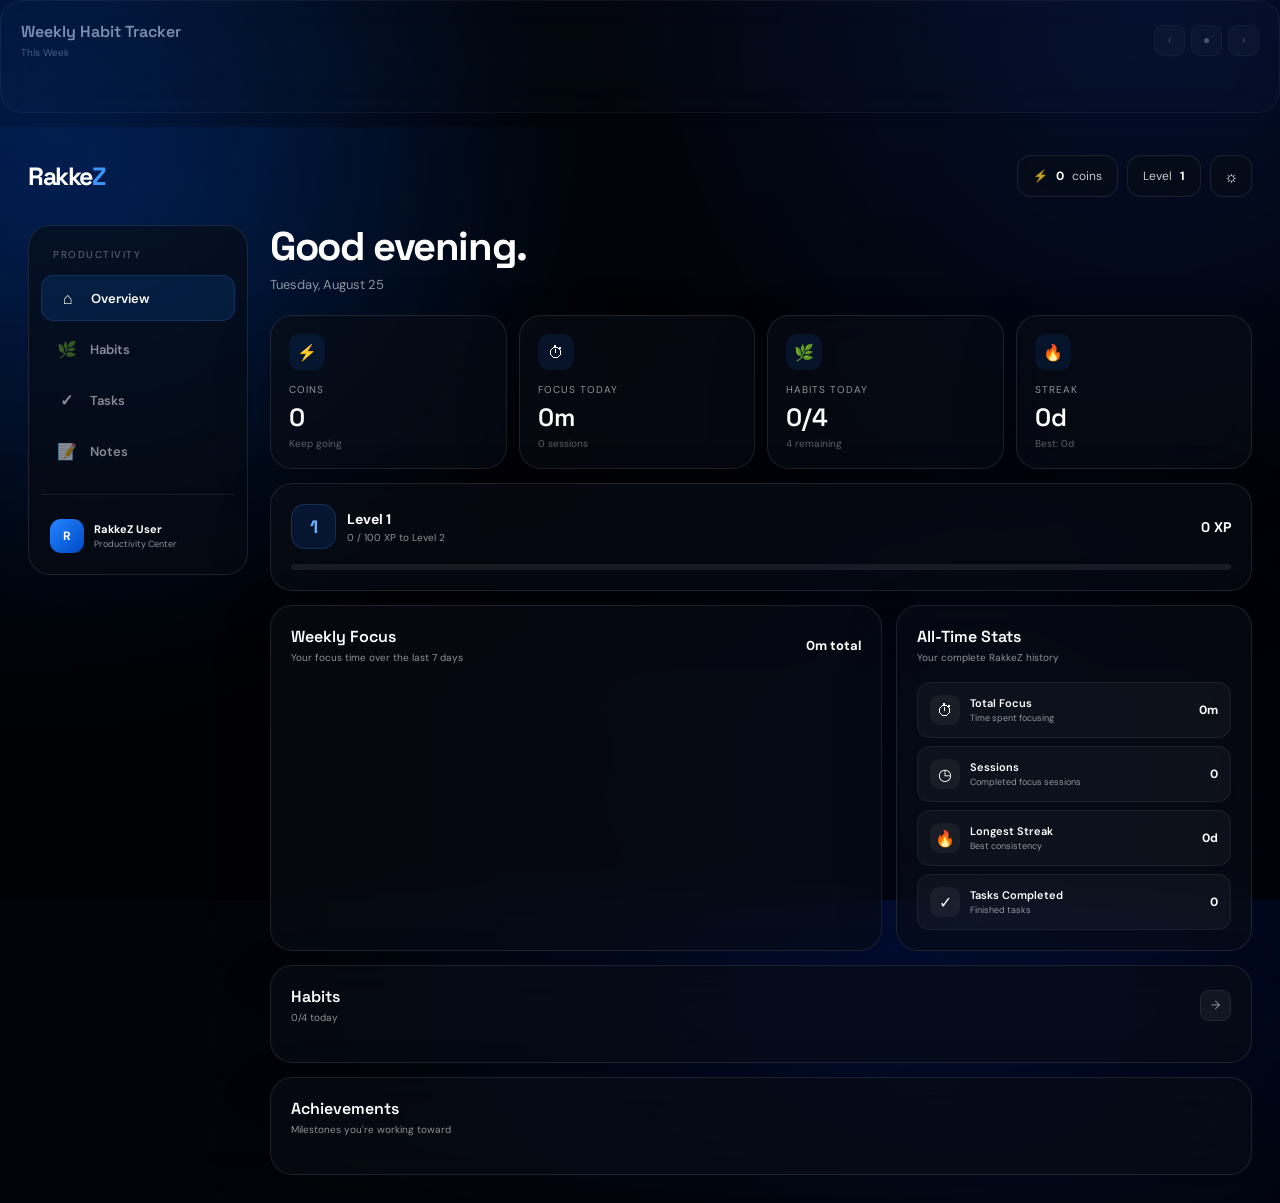
==== commit 7e50b18d: "Update productivity.html" ====
--- a/productivity.html
+++ b/productivity.html
@@ -1400,6 +1400,8 @@
 }
 
 
+
+
 /* =========================================================
    HABIT CARDS
 ========================================================= */
@@ -2475,6 +2477,326 @@
         translateY(0);
 
     opacity: 1;
+
+}
+
+
+
+    /* =========================================================
+   WEEKLY HABIT TRACKER
+========================================================= */
+
+.weekly-habit-panel {
+
+    margin-bottom: 14px;
+
+}
+
+
+.weekly-table {
+
+    width: 100%;
+
+    min-width: 720px;
+
+    border-collapse: separate;
+
+    border-spacing: 5px;
+
+}
+
+
+.weekly-table th {
+
+    padding: 8px;
+
+    color: var(--muted);
+
+    font-size: 9px;
+
+    font-weight: 600;
+
+    text-align: center;
+
+}
+
+
+.weekly-table th:first-child {
+
+    text-align: left;
+
+    min-width: 150px;
+
+}
+
+
+.weekly-habit-name {
+
+    padding: 10px;
+
+    border-radius: 11px;
+
+    background:
+        rgba(255,255,255,.035);
+
+    border:
+        1px solid rgba(255,255,255,.06);
+
+    white-space: nowrap;
+
+}
+
+
+.weekly-habit-name strong {
+
+    font-size: 10px;
+
+}
+
+
+.weekly-habit-name span {
+
+    display: block;
+
+    margin-top: 3px;
+
+    color: var(--muted);
+
+    font-size: 8px;
+
+}
+
+
+.weekly-day {
+
+    min-width: 72px;
+
+    padding: 7px;
+
+    border-radius: 11px;
+
+    background:
+        rgba(255,255,255,.035);
+
+    border:
+        1px solid rgba(255,255,255,.06);
+
+    text-align: center;
+
+}
+
+
+.weekly-day.today {
+
+    border-color:
+        rgba(35,134,255,.35);
+
+}
+
+
+.weekly-day.completed {
+
+    background:
+        rgba(74,222,128,.07);
+
+    border-color:
+        rgba(74,222,128,.20);
+
+}
+
+
+.weekly-day-button {
+
+    width: 100%;
+
+    min-height: 28px;
+
+    border-radius: 8px;
+
+    background:
+        rgba(255,255,255,.045);
+
+    color: var(--muted);
+
+    font-size: 10px;
+
+}
+
+
+.weekly-day.completed .weekly-day-button {
+
+    background:
+        rgba(74,222,128,.12);
+
+    color: #72e69a;
+
+}
+
+
+.weekly-hours {
+
+    margin-top: 5px;
+
+    color: var(--muted);
+
+    font-size: 8px;
+
+}
+
+
+.weekly-total-cell {
+
+    padding: 10px;
+
+    border-radius: 11px;
+
+    background:
+        rgba(20,120,255,.07);
+
+    border:
+        1px solid rgba(60,145,255,.12);
+
+    text-align: center;
+
+}
+
+
+.weekly-total-cell strong {
+
+    display: block;
+
+    font-family:
+        "Space Grotesk";
+
+    font-size: 11px;
+
+}
+
+
+.weekly-total-cell span {
+
+    display: block;
+
+    margin-top: 3px;
+
+    color: var(--muted);
+
+    font-size: 8px;
+
+}
+
+
+.weekly-summary-card {
+
+    flex: 1;
+
+    min-width: 120px;
+
+    padding: 11px;
+
+    border-radius: 12px;
+
+    background:
+        rgba(255,255,255,.035);
+
+    border:
+        1px solid rgba(255,255,255,.06);
+
+}
+
+
+.weekly-summary-label {
+
+    color: var(--muted);
+
+    font-size: 8px;
+
+    text-transform: uppercase;
+
+    letter-spacing: .7px;
+
+}
+
+
+.weekly-summary-value {
+
+    margin-top: 4px;
+
+    font-family:
+        "Space Grotesk";
+
+    font-size: 14px;
+
+    font-weight: 700;
+
+}
+
+
+.weekly-summary-extra {
+
+    margin-top: 3px;
+
+    color: var(--muted);
+
+    font-size: 8px;
+
+}
+
+
+.weekly-time-input {
+
+    width: 100%;
+
+    height: 25px;
+
+    margin-top: 5px;
+
+    padding: 0 5px;
+
+    border-radius: 7px;
+
+    border:
+        1px solid rgba(255,255,255,.08);
+
+    background:
+        rgba(255,255,255,.045);
+
+    color: white;
+
+    text-align: center;
+
+    font-size: 8px;
+
+}
+
+
+.weekly-time-input:focus {
+
+    border-color:
+        #2383ff;
+
+}
+
+
+body.light .weekly-day,
+body.light .weekly-habit-name,
+body.light .weekly-summary-card {
+
+    background:
+        rgba(0,0,0,.025);
+
+    border-color:
+        rgba(0,0,0,.07);
+
+}
+
+
+body.light .weekly-time-input {
+
+    color: #111827;
+
+    background:
+        rgba(0,0,0,.035);
 
 }
 
@@ -2832,6 +3154,74 @@
 
 <body>
 
+<div class="card section-card weekly-habit-panel">
+
+    <div class="card-header">
+
+        <div>
+
+            <div class="card-title">
+                Weekly Habit Tracker
+            </div>
+
+            <div
+                class="card-subtitle"
+                id="habitWeekLabel"
+            >
+                This Week
+            </div>
+
+        </div>
+
+        <div style="display:flex;gap:6px;">
+
+            <button
+                class="small-button"
+                id="previousHabitWeek"
+                title="Previous week"
+            >
+                ‹
+            </button>
+
+            <button
+                class="small-button"
+                id="currentHabitWeek"
+                title="Current week"
+            >
+                ●
+            </button>
+
+            <button
+                class="small-button"
+                id="nextHabitWeek"
+                title="Next week"
+            >
+                ›
+            </button>
+
+        </div>
+
+    </div>
+
+
+    <div
+        id="weeklyHabitTracker"
+        style="overflow-x:auto;"
+    ></div>
+
+
+    <div
+        id="weeklyHabitSummary"
+        style="
+            margin-top:15px;
+            display:flex;
+            gap:8px;
+            flex-wrap:wrap;
+        "
+    ></div>
+
+</div>
+
 <div class="app">
 
     <div class="background">
@@ -3731,16 +4121,24 @@
 
 <script>
 
+"use strict";
+
 /* =========================================================
    RAKKEZ PRODUCTIVITY CENTER
-   DATA LAYER
-
-   IMPORTANT:
-
-   This is intentionally separated from the UI.
-
-   Later we can replace these functions with Supabase
-   without rebuilding the dashboard.
+   UPDATED PRODUCTIVITY ENGINE
+
+   FEATURES
+   ---------------------------------------------------------
+   • Daily habits
+   • Full weekly habit tracker
+   • Previous / current / next week
+   • Minutes per habit per day
+   • Weekly habit totals
+   • Weekly total focus
+   • Safe coin rewards
+   • Safe XP rewards
+   • History preservation
+   • Automatic migration from old habit format
 ========================================================= */
 
 
@@ -3748,7 +4146,8 @@
    STORAGE
 ========================================================= */
 
-const STORAGE_KEY = "rakkez_productivity_v1";
+const STORAGE_KEY =
+    "rakkez_productivity_v1";
 
 
 const DEFAULT_DATA = {
@@ -3767,30 +4166,46 @@
 
         {
             id: "reading",
+
             name: "Reading",
+
             icon: "📚",
+
             history: {}
+
         },
 
         {
             id: "exercise",
+
             name: "Exercise",
+
             icon: "🏃",
+
             history: {}
+
         },
 
         {
             id: "meditation",
+
             name: "Meditation",
+
             icon: "🧘",
+
             history: {}
+
         },
 
         {
             id: "coding",
+
             name: "Coding",
+
             icon: "💻",
+
             history: {}
+
         }
 
     ],
@@ -3799,11 +4214,17 @@
 
         {
             id: "welcome",
-            title: "Welcome to RakkeZ",
+
+            title:
+                "Welcome to RakkeZ",
+
             body:
                 "Your productivity space.\n\n" +
                 "Write your thoughts here. Notes are automatically saved.",
-            updatedAt: Date.now()
+
+            updatedAt:
+                Date.now()
+
         }
 
     ]
@@ -3811,32 +4232,172 @@
 };
 
 
-let data = loadData();
-
+let data =
+    loadData();
+
+
+/* =========================================================
+   WEEK STATE
+========================================================= */
+
+let habitWeekOffset = 0;
+
+
+/* =========================================================
+   LOAD DATA
+========================================================= */
 
 function loadData() {
 
     try {
 
         const saved =
-            localStorage.getItem(STORAGE_KEY);
+            localStorage.getItem(
+                STORAGE_KEY
+            );
+
 
         if (!saved) {
 
-            return structuredClone(DEFAULT_DATA);
+            return structuredClone(
+                DEFAULT_DATA
+            );
 
         }
+
 
         const parsed =
             JSON.parse(saved);
 
-        return {
-
-            ...structuredClone(DEFAULT_DATA),
+
+        const result = {
+
+            ...structuredClone(
+                DEFAULT_DATA
+            ),
 
             ...parsed
 
         };
+
+
+        /*
+           Make sure arrays always exist.
+        */
+
+        if (!Array.isArray(result.habits)) {
+
+            result.habits = [];
+
+        }
+
+
+        if (!Array.isArray(result.tasks)) {
+
+            result.tasks = [];
+
+        }
+
+
+        if (!Array.isArray(result.focusSessions)) {
+
+            result.focusSessions = [];
+
+        }
+
+
+        if (!Array.isArray(result.notes)) {
+
+            result.notes = [];
+
+        }
+
+
+        /*
+           Migrate old habit history.
+
+           OLD:
+
+           history = {
+               "2026-08-25": true
+           }
+
+           NEW:
+
+           history = {
+               "2026-08-25": {
+                   completed: true,
+                   minutes: 30
+               }
+           }
+        */
+
+        result.habits.forEach(
+            habit => {
+
+                if (!habit.history) {
+
+                    habit.history = {};
+
+                }
+
+
+                Object.keys(
+                    habit.history
+                ).forEach(
+                    key => {
+
+                        const value =
+                            habit.history[key];
+
+
+                        if (
+                            typeof value ===
+                            "boolean"
+                        ) {
+
+                            habit.history[key] = {
+
+                                completed:
+                                    value,
+
+                                minutes:
+                                    0
+
+                            };
+
+                        }
+
+                    }
+                );
+
+            }
+        );
+
+
+        /*
+           Remove impossible coin values.
+        */
+
+        result.coins =
+            Math.max(
+                0,
+                Number(
+                    result.coins || 0
+                )
+            );
+
+
+        result.xp =
+            Math.max(
+                0,
+                Number(
+                    result.xp || 0
+                )
+            );
+
+
+        return result;
 
     } catch (error) {
 
@@ -3845,12 +4406,19 @@
             error
         );
 
-        return structuredClone(DEFAULT_DATA);
+
+        return structuredClone(
+            DEFAULT_DATA
+        );
 
     }
 
 }
 
+
+/* =========================================================
+   SAVE
+========================================================= */
 
 function saveData() {
 
@@ -3858,6 +4426,7 @@
         STORAGE_KEY,
         JSON.stringify(data)
     );
+
 
     window.dispatchEvent(
         new CustomEvent(
@@ -3872,25 +4441,126 @@
    DATE HELPERS
 ========================================================= */
 
-function dateKey(date = new Date()) {
+function dateKey(
+    date = new Date()
+) {
 
     const d =
         new Date(date);
 
-    const year =
-        d.getFullYear();
-
-    const month =
+
+    return [
+
+        d.getFullYear(),
+
         String(
             d.getMonth() + 1
-        ).padStart(2, "0");
-
-    const day =
+        ).padStart(2, "0"),
+
         String(
             d.getDate()
-        ).padStart(2, "0");
-
-    return `${year}-${month}-${day}`;
+        ).padStart(2, "0")
+
+    ].join("-");
+
+}
+
+
+function parseDateKey(
+    key
+) {
+
+    const parts =
+        key.split("-").map(
+            Number
+        );
+
+
+    return new Date(
+        parts[0],
+        parts[1] - 1,
+        parts[2]
+    );
+
+}
+
+
+function startOfWeek(
+    date = new Date()
+) {
+
+    const d =
+        new Date(date);
+
+
+    d.setHours(
+        0,
+        0,
+        0,
+        0
+    );
+
+
+    const day =
+        d.getDay();
+
+
+    /*
+       Monday = first day.
+    */
+
+    const diff =
+        day === 0
+            ? -6
+            : 1 - day;
+
+
+    d.setDate(
+        d.getDate() + diff
+    );
+
+
+    return d;
+
+}
+
+
+function getHabitWeek() {
+
+    const start =
+        startOfWeek();
+
+
+    start.setDate(
+        start.getDate() +
+        habitWeekOffset * 7
+    );
+
+
+    const days = [];
+
+
+    for (
+        let i = 0;
+        i < 7;
+        i++
+    ) {
+
+        const d =
+            new Date(start);
+
+
+        d.setDate(
+            start.getDate() + i
+        );
+
+
+        days.push(d);
+
+    }
+
+
+    return days;
 
 }
 
@@ -3898,6 +4568,7 @@
 function getLast7Days() {
 
     const days = [];
+
 
     for (
         let i = 6;
@@ -3905,22 +4576,28 @@
         i--
     ) {
 
-        const d = new Date();
+        const d =
+            new Date();
+
 
         d.setDate(
             d.getDate() - i
         );
 
+
         days.push(d);
 
     }
 
+
     return days;
 
 }
 
 
-function formatDate(date) {
+function formatDate(
+    date
+) {
 
     return new Intl.DateTimeFormat(
         "en-US",
@@ -3935,6 +4612,1040 @@
 
 
 /* =========================================================
+   HABIT HISTORY HELPERS
+========================================================= */
+
+function getHabitDay(
+    habit,
+    key
+) {
+
+    if (!habit.history) {
+
+        habit.history = {};
+
+    }
+
+
+    const value =
+        habit.history[key];
+
+
+    if (
+        typeof value ===
+        "boolean"
+    ) {
+
+        habit.history[key] = {
+
+            completed:
+                value,
+
+            minutes:
+                0
+
+        };
+
+    }
+
+
+    if (
+        !habit.history[key]
+    ) {
+
+        habit.history[key] = {
+
+            completed: false,
+
+            minutes: 0
+
+        };
+
+    }
+
+
+    return habit.history[key];
+
+}
+
+
+function isHabitCompleted(
+    habit,
+    key
+) {
+
+    if (
+        !habit ||
+        !habit.history
+    ) {
+
+        return false;
+
+    }
+
+
+    const value =
+        habit.history[key];
+
+
+    if (
+        typeof value ===
+        "boolean"
+    ) {
+
+        return value;
+
+    }
+
+
+    return Boolean(
+        value &&
+        value.completed
+    );
+
+}
+
+
+function getHabitMinutes(
+    habit,
+    key
+) {
+
+    if (
+        !habit ||
+        !habit.history
+    ) {
+
+        return 0;
+
+    }
+
+
+    const value =
+        habit.history[key];
+
+
+    if (
+        typeof value ===
+        "boolean"
+    ) {
+
+        return 0;
+
+    }
+
+
+    return Math.max(
+        0,
+        Number(
+            value?.minutes || 0
+        )
+    );
+
+}
+
+
+/* =========================================================
+   HABIT COIN SYSTEM
+========================================================= */
+
+/*
+   IMPORTANT:
+
+   A completed habit can have only ONE reward
+   for a specific day.
+
+   Complete:
+       +1 coin
+       +10 XP
+
+   Cancel:
+       -1 coin
+       -10 XP
+
+   Therefore repeated:
+
+       complete
+       cancel
+       complete
+       cancel
+
+   can NEVER generate infinite coins.
+
+   The final balance always reflects the current
+   completed state.
+*/
+
+
+const HABIT_COIN_REWARD = 1;
+
+const HABIT_XP_REWARD = 10;
+
+
+function setHabitCompleted(
+    habitId,
+    key,
+    completed
+) {
+
+    const habit =
+        data.habits.find(
+            item =>
+                item.id === habitId
+        );
+
+
+    if (!habit) return;
+
+
+    const record =
+        getHabitDay(
+            habit,
+            key
+        );
+
+
+    const previous =
+        Boolean(
+            record.completed
+        );
+
+
+    /*
+       Nothing changed.
+    */
+
+    if (
+        previous ===
+        completed
+    ) {
+
+        return;
+
+    }
+
+
+    record.completed =
+        completed;
+
+
+    if (completed) {
+
+        data.coins +=
+            HABIT_COIN_REWARD;
+
+
+        data.xp +=
+            HABIT_XP_REWARD;
+
+    } else {
+
+        data.coins =
+            Math.max(
+                0,
+                data.coins -
+                HABIT_COIN_REWARD
+            );
+
+
+        data.xp =
+            Math.max(
+                0,
+                data.xp -
+                HABIT_XP_REWARD
+            );
+
+    }
+
+
+    saveData();
+
+    renderAll();
+
+}
+
+
+/* =========================================================
+   TOGGLE TODAY
+========================================================= */
+
+function toggleHabit(
+    habitId
+) {
+
+    const key =
+        dateKey();
+
+
+    const habit =
+        data.habits.find(
+            item =>
+                item.id === habitId
+        );
+
+
+    if (!habit) return;
+
+
+    const completed =
+        isHabitCompleted(
+            habit,
+            key
+        );
+
+
+    setHabitCompleted(
+        habitId,
+        key,
+        !completed
+    );
+
+
+    showToast(
+        !completed
+            ? "+1 coin · +10 XP"
+            : "-1 coin · -10 XP"
+    );
+
+}
+
+
+/* =========================================================
+   HABIT MINUTES
+========================================================= */
+
+function setHabitMinutes(
+    habitId,
+    key,
+    minutes
+) {
+
+    const habit =
+        data.habits.find(
+            item =>
+                item.id === habitId
+        );
+
+
+    if (!habit) return;
+
+
+    const cleanMinutes =
+        Math.max(
+            0,
+            Math.min(
+                1440,
+                Math.round(
+                    Number(
+                        minutes
+                    ) || 0
+                )
+            )
+        );
+
+
+    const record =
+        getHabitDay(
+            habit,
+            key
+        );
+
+
+    record.minutes =
+        cleanMinutes;
+
+
+    saveData();
+
+    renderAll();
+
+}
+
+
+/* =========================================================
+   WEEKLY HABIT DATA
+========================================================= */
+
+function getWeeklyHabitMinutes(
+    habit
+) {
+
+    return getHabitWeek()
+        .reduce(
+            (
+                total,
+                day
+            ) => {
+
+                return total +
+                    getHabitMinutes(
+                        habit,
+                        dateKey(day)
+                    );
+
+            },
+            0
+        );
+
+}
+
+
+function getWeeklyCompletedDays(
+    habit
+) {
+
+    return getHabitWeek()
+        .filter(
+            day =>
+                isHabitCompleted(
+                    habit,
+                    dateKey(day)
+                )
+        )
+        .length;
+
+}
+
+
+function getWeeklyAllHabitMinutes() {
+
+    return data.habits.reduce(
+        (
+            total,
+            habit
+        ) => {
+
+            return total +
+                getWeeklyHabitMinutes(
+                    habit
+                );
+
+        },
+        0
+    );
+
+}
+
+
+/* =========================================================
+   WEEKLY HABIT TRACKER
+========================================================= */
+
+function renderWeeklyHabitTracker() {
+
+    const container =
+        document.getElementById(
+            "weeklyHabitTracker"
+        );
+
+
+    if (!container) return;
+
+
+    const days =
+        getHabitWeek();
+
+
+    const start =
+        days[0];
+
+
+    const end =
+        days[6];
+
+
+    const label =
+        document.getElementById(
+            "habitWeekLabel"
+        );
+
+
+    const sameWeek =
+        habitWeekOffset === 0;
+
+
+    label.textContent =
+        sameWeek
+            ? `This Week · ${formatShortDate(start)} – ${formatShortDate(end)}`
+            : `${formatShortDate(start)} – ${formatShortDate(end)}`;
+
+
+    let html = `
+
+        <table class="weekly-table">
+
+            <thead>
+
+                <tr>
+
+                    <th>
+                        Habit
+                    </th>
+
+    `;
+
+
+    days.forEach(
+        day => {
+
+            const key =
+                dateKey(day);
+
+
+            const today =
+                key === dateKey();
+
+
+            html += `
+
+                <th
+                    class="${today ? "today" : ""}"
+                >
+
+                    ${day.toLocaleDateString(
+                        "en-US",
+                        {
+                            weekday: "short"
+                        }
+                    )}
+
+                    <br>
+
+                    <span
+                        style="
+                            font-size:8px;
+                            opacity:.55;
+                        "
+                    >
+                        ${day.getDate()}
+                    </span>
+
+                </th>
+
+            `;
+
+        }
+    );
+
+
+    html += `
+
+                    <th>
+                        Total
+                    </th>
+
+                </tr>
+
+            </thead>
+
+            <tbody>
+
+    `;
+
+
+    if (!data.habits.length) {
+
+        html += `
+
+            <tr>
+
+                <td
+                    colspan="9"
+                    style="
+                        padding:35px;
+                        text-align:center;
+                        color:var(--muted);
+                    "
+                >
+
+                    No habits yet.
+
+                </td>
+
+            </tr>
+
+        `;
+
+    } else {
+
+        data.habits.forEach(
+            habit => {
+
+                const weeklyMinutes =
+                    getWeeklyHabitMinutes(
+                        habit
+                    );
+
+
+                const completedDays =
+                    getWeeklyCompletedDays(
+                        habit
+                    );
+
+
+                html += `
+
+                    <tr>
+
+                        <td>
+
+                            <div
+                                class="weekly-habit-name"
+                            >
+
+                                <strong>
+                                    ${escapeHTML(
+                                        habit.icon
+                                    )}
+                                    ${escapeHTML(
+                                        habit.name
+                                    )}
+                                </strong>
+
+                                <span>
+                                    ${completedDays}/7 completed
+                                </span>
+
+                            </div>
+
+                        </td>
+
+                `;
+
+
+                days.forEach(
+                    day => {
+
+                        const key =
+                            dateKey(day);
+
+
+                        const completed =
+                            isHabitCompleted(
+                                habit,
+                                key
+                            );
+
+
+                        const minutes =
+                            getHabitMinutes(
+                                habit,
+                                key
+                            );
+
+
+                        const today =
+                            key === dateKey();
+
+
+                        html += `
+
+                            <td>
+
+                                <div
+                                    class="
+                                        weekly-day
+                                        ${completed ? "completed" : ""}
+                                        ${today ? "today" : ""}
+                                    "
+                                >
+
+                                    <button
+                                        class="weekly-day-button"
+                                        onclick="
+                                            toggleHabitDay(
+                                                '${habit.id}',
+                                                '${key}'
+                                            )
+                                        "
+                                    >
+                                        ${completed ? "✓ Done" : "—"}
+                                    </button>
+
+                                    <input
+                                        class="weekly-time-input"
+                                        type="number"
+                                        min="0"
+                                        max="1440"
+                                        step="5"
+                                        value="${minutes || ""}"
+                                        placeholder="min"
+                                        onchange="
+                                            updateHabitMinutesFromInput(
+                                                this,
+                                                '${habit.id}',
+                                                '${key}'
+                                            )
+                                        "
+                                        title="Minutes for this habit"
+                                    >
+
+                                    <div
+                                        class="weekly-hours"
+                                    >
+                                        ${formatMinutes(minutes)}
+                                    </div>
+
+                                </div>
+
+                            </td>
+
+                        `;
+
+                    }
+                );
+
+
+                html += `
+
+                    <td>
+
+                        <div
+                            class="weekly-total-cell"
+                        >
+
+                            <strong>
+                                ${formatMinutes(
+                                    weeklyMinutes
+                                )}
+                            </strong>
+
+                            <span>
+                                ${completedDays}/7 days
+                            </span>
+
+                        </div>
+
+                    </td>
+
+                `;
+
+
+                html += `
+
+                    </tr>
+
+                `;
+
+            }
+        );
+
+    }
+
+
+    html += `
+
+            </tbody>
+
+        </table>
+
+    `;
+
+
+    container.innerHTML =
+        html;
+
+
+    renderWeeklyHabitSummary();
+
+}
+
+
+/* =========================================================
+   WEEKLY INPUT ACTIONS
+========================================================= */
+
+function toggleHabitDay(
+    habitId,
+    key
+) {
+
+    const habit =
+        data.habits.find(
+            item =>
+                item.id === habitId
+        );
+
+
+    if (!habit) return;
+
+
+    const current =
+        isHabitCompleted(
+            habit,
+            key
+        );
+
+
+    setHabitCompleted(
+        habitId,
+        key,
+        !current
+    );
+
+
+    showToast(
+        !current
+            ? "+1 coin · +10 XP"
+            : "-1 coin · -10 XP"
+    );
+
+}
+
+
+function updateHabitMinutesFromInput(
+    input,
+    habitId,
+    key
+) {
+
+    setHabitMinutes(
+        habitId,
+        key,
+        input.value
+    );
+
+}
+
+
+/* =========================================================
+   WEEK SUMMARY
+========================================================= */
+
+function renderWeeklyHabitSummary() {
+
+    const container =
+        document.getElementById(
+            "weeklyHabitSummary"
+        );
+
+
+    if (!container) return;
+
+
+    const days =
+        getHabitWeek();
+
+
+    const totalMinutes =
+        getWeeklyAllHabitMinutes();
+
+
+    let completed =
+        0;
+
+
+    data.habits.forEach(
+        habit => {
+
+            completed +=
+                getWeeklyCompletedDays(
+                    habit
+                );
+
+        }
+    );
+
+
+    const possible =
+        data.habits.length *
+        7;
+
+
+    const percentage =
+        possible
+            ? Math.round(
+                (
+                    completed /
+                    possible
+                ) * 100
+            )
+            : 0;
+
+
+    const weekFocus =
+        days.reduce(
+            (
+                total,
+                day
+            ) => {
+
+                return total +
+                    data.focusSessions
+                        .filter(
+                            session =>
+                                dateKey(
+                                    session.date
+                                ) ===
+                                dateKey(day)
+                        )
+                        .reduce(
+                            (
+                                sum,
+                                session
+                            ) =>
+                                sum +
+                                Number(
+                                    session.minutes ||
+                                    0
+                                ),
+                            0
+                        );
+
+            },
+            0
+        );
+
+
+    container.innerHTML = `
+
+        <div
+            class="weekly-summary-card"
+        >
+
+            <div class="weekly-summary-label">
+                Habit Time
+            </div>
+
+            <div class="weekly-summary-value">
+                ${formatMinutes(totalMinutes)}
+            </div>
+
+            <div class="weekly-summary-extra">
+                Total habit minutes
+            </div>
+
+        </div>
+
+
+        <div
+            class="weekly-summary-card"
+        >
+
+            <div class="weekly-summary-label">
+                Completion
+            </div>
+
+            <div class="weekly-summary-value">
+                ${percentage}%
+            </div>
+
+            <div class="weekly-summary-extra">
+                ${completed}/${possible || 0} days
+            </div>
+
+        </div>
+
+
+        <div
+            class="weekly-summary-card"
+        >
+
+            <div class="weekly-summary-label">
+                Focus Time
+            </div>
+
+            <div class="weekly-summary-value">
+                ${formatMinutes(weekFocus)}
+            </div>
+
+            <div class="weekly-summary-extra">
+                RakkeZ focus sessions
+            </div>
+
+        </div>
+
+    `;
+
+}
+
+
+/* =========================================================
+   WEEK NAVIGATION
+========================================================= */
+
+function formatShortDate(
+    date
+) {
+
+    return date.toLocaleDateString(
+        "en-US",
+        {
+            month: "short",
+            day: "numeric"
+        }
+    );
+
+}
+
+
+function goToHabitWeek(
+    offset
+) {
+
+    habitWeekOffset +=
+        offset;
+
+
+    renderWeeklyHabitTracker();
+
+}
+
+
+function resetHabitWeek() {
+
+    habitWeekOffset =
+        0;
+
+
+    renderWeeklyHabitTracker();
+
+}
+
+
+document
+    .getElementById(
+        "previousHabitWeek"
+    )
+    ?.addEventListener(
+        "click",
+        () => {
+
+            goToHabitWeek(
+                -1
+            );
+
+        }
+    );
+
+
+document
+    .getElementById(
+        "nextHabitWeek"
+    )
+    ?.addEventListener(
+        "click",
+        () => {
+
+            goToHabitWeek(
+                1
+            );
+
+        }
+    );
+
+
+document
+    .getElementById(
+        "currentHabitWeek"
+    )
+    ?.addEventListener(
+        "click",
+        resetHabitWeek
+    );
+
+
+/* =========================================================
    FOCUS DATA
 ========================================================= */
 
@@ -3943,9 +5654,12 @@
     const today =
         dateKey();
 
+
     return data.focusSessions.filter(
         session =>
-            dateKey(session.date) === today
+            dateKey(
+                session.date
+            ) === today
     );
 
 }
@@ -3953,59 +5667,86 @@
 
 function getTodayFocus() {
 
-    return getTodaySessions().reduce(
-        (total, session) =>
-            total + Number(session.minutes || 0),
-        0
-    );
+    return getTodaySessions()
+        .reduce(
+            (
+                total,
+                session
+            ) =>
+                total +
+                Number(
+                    session.minutes ||
+                    0
+                ),
+            0
+        );
 
 }
 
 
 function getTotalFocus() {
 
-    return data.focusSessions.reduce(
-        (total, session) =>
-            total + Number(session.minutes || 0),
-        0
-    );
+    return data.focusSessions
+        .reduce(
+            (
+                total,
+                session
+            ) =>
+                total +
+                Number(
+                    session.minutes ||
+                    0
+                ),
+            0
+        );
 
 }
 
 
 function getWeeklyFocus() {
 
-    return getLast7Days().map(
-        day => {
-
-            const key =
-                dateKey(day);
-
-            const minutes =
-                data.focusSessions
-                    .filter(
-                        session =>
-                            dateKey(session.date) === key
-                    )
-                    .reduce(
-                        (total, session) =>
-                            total +
-                            Number(session.minutes || 0),
-                        0
-                    );
-
-            return {
-
-                date: day,
-
-                key,
-
-                minutes
-
-            };
-
-        }
-    );
+    return getLast7Days()
+        .map(
+            day => {
+
+                const key =
+                    dateKey(day);
+
+
+                const minutes =
+                    data.focusSessions
+                        .filter(
+                            session =>
+                                dateKey(
+                                    session.date
+                                ) === key
+                        )
+                        .reduce(
+                            (
+                                total,
+                                session
+                            ) =>
+                                total +
+                                Number(
+                                    session.minutes ||
+                                    0
+                                ),
+                            0
+                        );
+
+
+                return {
+
+                    date: day,
+
+                    key,
+
+                    minutes
+
+                };
+
+            }
+        );
 
 }
 
@@ -4016,17 +5757,23 @@
 
 function getProductivityDays() {
 
-    const days = new Set();
+    const days =
+        new Set();
+
 
     data.focusSessions.forEach(
         session => {
 
             if (
-                Number(session.minutes || 0) > 0
+                Number(
+                    session.minutes || 0
+                ) > 0
             ) {
 
                 days.add(
-                    dateKey(session.date)
+                    dateKey(
+                        session.date
+                    )
                 );
 
             }
@@ -4044,10 +5791,15 @@
                 key => {
 
                     if (
-                        habit.history[key]
+                        isHabitCompleted(
+                            habit,
+                            key
+                        )
                     ) {
 
-                        days.add(key);
+                        days.add(
+                            key
+                        );
 
                     }
 
@@ -4067,7 +5819,9 @@
             ) {
 
                 days.add(
-                    dateKey(task.completedAt)
+                    dateKey(
+                        task.completedAt
+                    )
                 );
 
             }
@@ -4086,15 +5840,13 @@
     const days =
         getProductivityDays();
 
+
     let streak = 0;
+
 
     const cursor =
         new Date();
 
-    /*
-       We allow today to be the first day.
-       If today has no activity, check yesterday.
-    */
 
     if (
         !days.has(
@@ -4117,11 +5869,13 @@
 
         streak++;
 
+
         cursor.setDate(
             cursor.getDate() - 1
         );
 
     }
+
 
     return streak;
 
@@ -4158,10 +5912,12 @@
                 days[i - 1]
             );
 
+
         const currentDate =
             new Date(
                 days[i]
             );
+
 
         const difference =
             (
@@ -4182,6 +5938,7 @@
 
             current++;
 
+
             longest =
                 Math.max(
                     longest,
@@ -4196,32 +5953,37 @@
 
     }
 
+
     return longest;
 
 }
 
 
 /* =========================================================
-   LEVEL SYSTEM
+   LEVEL
 ========================================================= */
 
 function getLevelInfo() {
 
     const xp =
-        Number(data.xp || 0);
+        Number(
+            data.xp || 0
+        );
+
 
     const level =
         Math.floor(
             xp / 100
         ) + 1;
 
+
     const currentLevelXP =
         xp % 100;
 
-    const percent =
-        currentLevelXP;
-
-    data.level = level;
+
+    data.level =
+        level;
+
 
     return {
 
@@ -4229,9 +5991,11 @@
 
         currentLevelXP,
 
-        percent,
-
-        nextLevelXP: 100
+        percent:
+            currentLevelXP,
+
+        nextLevelXP:
+            100
 
     };
 
@@ -4239,7 +6003,7 @@
 
 
 /* =========================================================
-   HABITS
+   TODAY HABITS
 ========================================================= */
 
 function getTodayHabitCount() {
@@ -4247,71 +6011,14 @@
     const today =
         dateKey();
 
+
     return data.habits.filter(
         habit =>
-            habit.history &&
-            habit.history[today]
+            isHabitCompleted(
+                habit,
+                today
+            )
     ).length;
-
-}
-
-
-function toggleHabit(
-    habitId
-) {
-
-    const habit =
-        data.habits.find(
-            item =>
-                item.id === habitId
-        );
-
-    if (!habit) return;
-
-
-    if (!habit.history) {
-
-        habit.history = {};
-
-    }
-
-
-    const today =
-        dateKey();
-
-
-    habit.history[today] =
-        !habit.history[today];
-
-
-    if (
-        habit.history[today]
-    ) {
-
-        data.xp += 10;
-
-        data.coins += 1;
-
-    } else {
-
-        data.xp =
-            Math.max(
-                0,
-                data.xp - 10
-            );
-
-        data.coins =
-            Math.max(
-                0,
-                data.coins - 1
-            );
-
-    }
-
-
-    saveData();
-
-    renderAll();
 
 }
 
@@ -4327,6 +6034,7 @@
     title =
         title.trim();
 
+
     if (!title) return;
 
 
@@ -4337,12 +6045,14 @@
 
         title,
 
-        completed: false,
+        completed:
+            false,
 
         createdAt:
             Date.now(),
 
-        completedAt: null
+        completedAt:
+            null
 
     });
 
@@ -4364,25 +6074,40 @@
                 item.id === taskId
         );
 
+
     if (!task) return;
 
 
+    const newState =
+        !Boolean(
+            task.completed
+        );
+
+
     task.completed =
-        !task.completed;
-
-
-    if (task.completed) {
+        newState;
+
+
+    if (newState) {
 
         task.completedAt =
             Date.now();
 
+
         data.xp += 20;
 
         data.coins += 2;
 
+
+        showToast(
+            "+2 coins · +20 XP"
+        );
+
     } else {
 
-        task.completedAt = null;
+        task.completedAt =
+            null;
+
 
         data.xp =
             Math.max(
@@ -4390,12 +6115,18 @@
                 data.xp - 20
             );
 
+
         data.coins =
             Math.max(
                 0,
                 data.coins - 2
             );
 
+
+        showToast(
+            "-2 coins · -20 XP"
+        );
+
     }
 
 
@@ -4424,13 +6155,64 @@
 }
 
 
+function editTask(
+    id
+) {
+
+    const task =
+        data.tasks.find(
+            item =>
+                item.id === id
+        );
+
+
+    if (!task) return;
+
+
+    const newTitle =
+        prompt(
+            "Edit task:",
+            task.title
+        );
+
+
+    if (
+        newTitle === null
+    ) {
+
+        return;
+
+    }
+
+
+    const clean =
+        newTitle.trim();
+
+
+    if (!clean) return;
+
+
+    task.title =
+        clean;
+
+
+    saveData();
+
+    renderAll();
+
+}
+
+
 /* =========================================================
    NOTES
 ========================================================= */
 
-let currentNoteId = null;
-
-let noteSaveTimer = null;
+let currentNoteId =
+    null;
+
+
+let noteSaveTimer =
+    null;
 
 
 function createNote() {
@@ -4465,8 +6247,11 @@
 
     renderNotes();
 
+
     document
-        .getElementById("noteTitle")
+        .getElementById(
+            "noteTitle"
+        )
         .focus();
 
 }
@@ -4479,6 +6264,7 @@
     currentNoteId =
         noteId;
 
+
     renderNotes();
 
 }
@@ -4492,7 +6278,8 @@
     const note =
         data.notes.find(
             item =>
-                item.id === currentNoteId
+                item.id ===
+                currentNoteId
         );
 
 
@@ -4525,6 +6312,7 @@
                         )
                         .value;
 
+
                 note.body =
                     document
                         .getElementById(
@@ -4532,6 +6320,7 @@
                         )
                         .value;
 
+
                 note.updatedAt =
                     Date.now();
 
@@ -4573,7 +6362,8 @@
     data.notes =
         data.notes.filter(
             note =>
-                note.id !== currentNoteId
+                note.id !==
+                currentNoteId
         );
 
 
@@ -4589,7 +6379,7 @@
 
 
 /* =========================================================
-   RENDER HEADER
+   HEADER
 ========================================================= */
 
 function renderHeader() {
@@ -4657,7 +6447,7 @@
 
 
 /* =========================================================
-   RENDER OVERVIEW
+   OVERVIEW
 ========================================================= */
 
 function renderOverview() {
@@ -4665,23 +6455,30 @@
     const todayFocus =
         getTodayFocus();
 
+
     const todaySessions =
         getTodaySessions().length;
 
+
     const totalFocus =
         getTotalFocus();
 
+
     const currentStreak =
         calculateCurrentStreak();
 
+
     const longestStreak =
         calculateLongestStreak();
 
+
     const habitsDone =
         getTodayHabitCount();
 
+
     const habitsTotal =
         data.habits.length;
+
 
     const tasksDone =
         data.tasks.filter(
@@ -4715,7 +6512,8 @@
     ).textContent =
         `${Math.max(
             0,
-            habitsTotal - habitsDone
+            habitsTotal -
+            habitsDone
         )} remaining`;
 
 
@@ -4788,7 +6586,9 @@
 
     minutes =
         Math.round(
-            Number(minutes || 0)
+            Number(
+                minutes || 0
+            )
         );
 
 
@@ -4803,6 +6603,7 @@
         Math.floor(
             minutes / 60
         );
+
 
     const remaining =
         minutes % 60;
@@ -4848,8 +6649,12 @@
 
     const total =
         days.reduce(
-            (sum, day) =>
-                sum + day.minutes,
+            (
+                sum,
+                day
+            ) =>
+                sum +
+                day.minutes,
             0
         );
 
@@ -4895,16 +6700,23 @@
                 return `
 
                     <div
-                        class="chart-day ${today ? "today" : ""}"
+                        class="
+                            chart-day
+                            ${today ? "today" : ""}
+                        "
                     >
 
                         <div class="chart-value">
-                            ${formatMinutes(day.minutes)}
+                            ${formatMinutes(
+                                day.minutes
+                            )}
                         </div>
 
                         <div
                             class="chart-column"
-                            style="height:${height}px"
+                            style="
+                                height:${height}px
+                            "
                         ></div>
 
                         <div class="chart-label">
@@ -4936,12 +6748,25 @@
     if (!data.habits.length) {
 
         container.innerHTML = `
+
             <div class="empty">
-                <div class="empty-icon">🌿</div>
-                <strong>No habits yet</strong>
-                <p>Create your first habit.</p>
+
+                <div class="empty-icon">
+                    🌿
+                </div>
+
+                <strong>
+                    No habits yet
+                </strong>
+
+                <p>
+                    Create your first habit.
+                </p>
+
             </div>
+
         `;
+
 
         return;
 
@@ -4957,28 +6782,54 @@
             habit => {
 
                 const done =
-                    Boolean(
-                        habit.history &&
-                        habit.history[today]
+                    isHabitCompleted(
+                        habit,
+                        today
                     );
 
 
+                const minutes =
+                    getHabitMinutes(
+                        habit,
+                        today
+                    );
+
+
                 return `
 
                     <div
-                        class="habit-mini ${done ? "done" : ""}"
+                        class="
+                            habit-mini
+                            ${done ? "done" : ""}
+                        "
                     >
 
                         <div class="habit-mini-icon">
-                            ${escapeHTML(habit.icon)}
+                            ${escapeHTML(
+                                habit.icon
+                            )}
                         </div>
 
                         <div class="habit-mini-name">
-                            ${escapeHTML(habit.name)}
+                            ${escapeHTML(
+                                habit.name
+                            )}
                         </div>
 
                         <div class="habit-mini-status">
-                            ${done ? "Completed" : "Pending"}
+
+                            ${
+                                done
+                                    ? "Completed"
+                                    : "Pending"
+                            }
+
+                            ${
+                                minutes
+                                    ? ` · ${formatMinutes(minutes)}`
+                                    : ""
+                            }
+
                         </div>
 
                     </div>
@@ -5006,14 +6857,18 @@
     const streak =
         calculateCurrentStreak();
 
+
     const totalFocus =
         getTotalFocus();
 
+
     const sessions =
         data.focusSessions.length;
 
+
     const xp =
         data.xp;
+
 
     const tasks =
         data.tasks.filter(
@@ -5025,59 +6880,99 @@
     const achievements = [
 
         {
-            icon: "🔥",
-            name: "7-Day Streak",
+            icon:
+                "🔥",
+
+            name:
+                "7-Day Streak",
+
             unlocked:
                 streak >= 7
+
         },
 
         {
-            icon: "⚡",
-            name: "100 Hours",
+            icon:
+                "⚡",
+
+            name:
+                "100 Hours",
+
             unlocked:
                 totalFocus >= 6000
+
         },
 
         {
-            icon: "🏆",
-            name: "Speed Runner",
+            icon:
+                "🏆",
+
+            name:
+                "Speed Runner",
+
             unlocked:
                 sessions >= 10
+
         },
 
         {
-            icon: "🧘",
-            name: "No Distraction",
+            icon:
+                "🧘",
+
+            name:
+                "No Distraction",
+
             unlocked:
                 false
+
         },
 
         {
-            icon: "💎",
-            name: "Level 5",
+            icon:
+                "💎",
+
+            name:
+                "Level 5",
+
             unlocked:
                 data.level >= 5
+
         },
 
         {
-            icon: "🚀",
-            name: "50 Sessions",
+            icon:
+                "🚀",
+
+            name:
+                "50 Sessions",
+
             unlocked:
                 sessions >= 50
+
         },
 
         {
-            icon: "🌟",
-            name: "1000 XP",
+            icon:
+                "🌟",
+
+            name:
+                "1000 XP",
+
             unlocked:
                 xp >= 1000
+
         },
 
         {
-            icon: "📚",
-            name: "First Task",
+            icon:
+                "📚",
+
+            name:
+                "First Task",
+
             unlocked:
                 tasks >= 1
+
         }
 
     ];
@@ -5090,9 +6985,11 @@
                 <div
                     class="
                         achievement
-                        ${achievement.unlocked
-                            ? "unlocked"
-                            : ""}
+                        ${
+                            achievement.unlocked
+                                ? "unlocked"
+                                : ""
+                        }
                     "
                 >
 
@@ -5124,15 +7021,35 @@
         );
 
 
+    /*
+       Weekly tracker.
+    */
+
+    renderWeeklyHabitTracker();
+
+
     if (!data.habits.length) {
 
         container.innerHTML = `
+
             <div class="card empty">
-                <div class="empty-icon">🌿</div>
-                <strong>No habits yet</strong>
-                <p>Add a habit to start building your routine.</p>
+
+                <div class="empty-icon">
+                    🌿
+                </div>
+
+                <strong>
+                    No habits yet
+                </strong>
+
+                <p>
+                    Add a habit to start building your routine.
+                </p>
+
             </div>
+
         `;
+
 
         return;
 
@@ -5152,19 +7069,19 @@
             habit => {
 
                 const done =
-                    Boolean(
-                        habit.history &&
-                        habit.history[today]
+                    isHabitCompleted(
+                        habit,
+                        today
                     );
 
 
                 const completedDays =
                     days.filter(
                         day =>
-                            habit.history &&
-                            habit.history[
+                            isHabitCompleted(
+                                habit,
                                 dateKey(day)
-                            ]
+                            )
                     ).length;
 
 
@@ -5177,205 +7094,24 @@
                     );
 
 
+                const todayMinutes =
+                    getHabitMinutes(
+                        habit,
+                        today
+                    );
+
+
                 return `
 
-                    <div
-                        class="card habit-card"
-                    >
-
-                        <div class="habit-top">
-
-                            <div class="habit-main">
-
-                                <div
-                                    class="habit-icon-large"
-                                >
-                                    ${escapeHTML(habit.icon)}
-                                </div>
-
-                                <div>
-
-                                    <div class="habit-name">
-                                        ${escapeHTML(habit.name)}
-                                    </div>
-
-                                    <div class="habit-streak">
-                                        ${getHabitStreak(habit)} day streak
-                                    </div>
-
-                                </div>
-
-                            </div>
-
-
-                            <div class="habit-actions">
-
-                                <button
-                                    class="small-button"
-                                    onclick="editHabit('${habit.id}')"
-                                >
-                                    ✎
-                                </button>
-
-                                <button
-                                    class="small-button"
-                                    onclick="deleteHabit('${habit.id}')"
-                                >
-                                    ×
-                                </button>
-
-                            </div>
-
-                        </div>
-
-
-                        <div class="habit-progress-row">
-
-                            <span
-                                style="
-                                    color:var(--muted);
-                                    font-size:9px;
-                                "
-                            >
-                                This week
-                            </span>
-
-                            <span class="habit-percent">
-                                ${percent}%
-                            </span>
-
-                        </div>
-
-
-                        <div class="habit-progress">
-
-                            <div
-                                class="habit-progress-fill"
-                                style="width:${percent}%"
-                            ></div>
-
-                        </div>
-
-
-                        <div class="week-days">
-
-                            ${days.map(
-                                day => {
-
-                                    const key =
-                                        dateKey(day);
-
-                                    const completed =
-                                        Boolean(
-                                            habit.history &&
-                                            habit.history[key]
-                                        );
-
-                                    const isToday =
-                                        key === today;
-
-
-                                    return `
-
-                                        <div
-                                            class="
-                                                day
-                                                ${completed
-                                                    ? "done"
-                                                    : ""}
-                                                ${isToday
-                                                    ? "today"
-                                                    : ""}
-                                            "
-                                        >
-
-                                            <div class="day-name">
-                                                ${day.toLocaleDateString(
-                                                    "en-US",
-                                                    {
-                                                        weekday:"narrow"
-                                                    }
-                                                )}
-                                            </div>
-
-                                            <div class="day-dot">
-                                                ${completed ? "✓" : ""}
-                                            </div>
-
-                                        </div>
-
-                                    `;
-
-                                }
-                            ).join("")}
-
-                        </div>
-
-
-                        <button
-                            class="
-                                habit-check
-                                ${done ? "completed" : ""}
-                            "
-                            onclick="
-                                toggleHabit(
-                                    '${habit.id}'
-                                )
-                            "
-                        >
-
-                            ${done
-                                ? "✓ Completed Today"
-                                : "Mark Complete"}
-
-                        </button>
-
-                    </div>
-
-                `;
-
-            }
-        ).join("");
-
-}
-
-
-function getHabitStreak(
-    habit
-) {
-
-    let streak = 0;
-
-    const cursor =
-        new Date();
-
-
-    while (
-        habit.history &&
-        habit.history[
-            dateKey(cursor)
-        ]
-    ) {
-
-        streak++;
-
-        cursor.setDate(
-            cursor.getDate() - 1
-        );
-
-    }
-
-
-    return streak;
-
-}
+
 
 
 /* =========================================================
    HABIT MODAL
 ========================================================= */
 
-let editingHabitId = null;
+let editingHabitId =
+    null;
 
 
 function openHabitModal(
@@ -5470,7 +7206,8 @@
             )
             .value
             .trim()
-            || "🌿";
+            ||
+            "🌿";
 
 
     if (!name) {
@@ -5499,6 +7236,7 @@
             habit.name =
                 name;
 
+
             habit.icon =
                 icon;
 
@@ -5578,6 +7316,46 @@
     }
 
 
+    /*
+       IMPORTANT:
+
+       We do NOT alter old history.
+
+       The active habit disappears,
+       but its stored record remains
+       in the local data object only until
+       it is removed.
+
+       If you want permanent historical
+       analytics after deletion, use the
+       archive system below.
+    */
+
+
+    /*
+       Instead of deleting history completely,
+       archive it.
+    */
+
+    if (!Array.isArray(data.deletedHabits)) {
+
+        data.deletedHabits = [];
+
+    }
+
+
+    data.deletedHabits.push({
+
+        ...structuredClone(
+            habit
+        ),
+
+        deletedAt:
+            Date.now()
+
+    });
+
+
     data.habits =
         data.habits.filter(
             item =>
@@ -5626,6 +7404,7 @@
 
         `;
 
+
         return;
 
     }
@@ -5638,9 +7417,11 @@
                 <div
                     class="
                         task-row
-                        ${task.completed
-                            ? "completed"
-                            : ""}
+                        ${
+                            task.completed
+                                ? "completed"
+                                : ""
+                        }
                     "
                 >
 
@@ -5652,22 +7433,28 @@
                             )
                         "
                     >
-                        ${task.completed
-                            ? "✓"
-                            : ""}
+                        ${
+                            task.completed
+                                ? "✓"
+                                : ""
+                        }
                     </button>
 
 
                     <div class="task-content">
 
                         <div class="task-title">
-                            ${escapeHTML(task.title)}
+                            ${escapeHTML(
+                                task.title
+                            )}
                         </div>
 
                         <div class="task-meta">
-                            ${task.completed
-                                ? "Completed"
-                                : "Pending"}
+                            ${
+                                task.completed
+                                    ? "Completed"
+                                    : "Pending"
+                            }
                         </div>
 
                     </div>
@@ -5707,54 +7494,6 @@
 }
 
 
-function editTask(
-    id
-) {
-
-    const task =
-        data.tasks.find(
-            item =>
-                item.id === id
-        );
-
-
-    if (!task) return;
-
-
-    const newTitle =
-        prompt(
-            "Edit task:",
-            task.title
-        );
-
-
-    if (
-        newTitle === null
-    ) {
-
-        return;
-
-    }
-
-
-    const clean =
-        newTitle.trim();
-
-
-    if (!clean) return;
-
-
-    task.title =
-        clean;
-
-
-    saveData();
-
-    renderAll();
-
-}
-
-
 /* =========================================================
    NOTES RENDER
 ========================================================= */
@@ -5788,7 +7527,8 @@
         !currentNoteId ||
         !data.notes.some(
             note =>
-                note.id === currentNoteId
+                note.id ===
+                currentNoteId
         )
     ) {
 
@@ -5804,7 +7544,8 @@
     const note =
         data.notes.find(
             item =>
-                item.id === currentNoteId
+                item.id ===
+                currentNoteId
         );
 
 
@@ -5846,9 +7587,12 @@
                 <div
                     class="
                         note-item
-                        ${note.id === currentNoteId
-                            ? "active"
-                            : ""}
+                        ${
+                            note.id ===
+                            currentNoteId
+                                ? "active"
+                                : ""
+                        }
                     "
                     onclick="
                         selectNote(
@@ -5988,12 +7732,13 @@
         );
 
 
-    window.scrollTo(
-        {
-            top: 0,
-            behavior: "smooth"
-        }
-    );
+    window.scrollTo({
+
+        top: 0,
+
+        behavior: "smooth"
+
+    });
 
 }
 
@@ -6065,7 +7810,9 @@
             );
 
 
-            input.value = "";
+            input.value =
+                "";
+
 
             input.focus();
 
@@ -6082,7 +7829,8 @@
         event => {
 
             if (
-                event.key === "Enter"
+                event.key ===
+                "Enter"
             ) {
 
                 document
@@ -6304,34 +8052,8 @@
 
 
 /* =========================================================
-   SYNC WITH OTHER RAKKEZ PAGES
+   CROSS-PAGE STORAGE SYNC
 ========================================================= */
-
-/*
-    This is the important part for your Timer.
-
-    The Productivity Center listens to the same
-    localStorage key.
-
-    When your RakkeZ Timer completes a 45-minute
-    session, it should add:
-
-    {
-        date: Date.now(),
-        minutes: 45
-    }
-
-    to:
-
-    data.focusSessions
-
-    and save it under:
-
-    rakkez_productivity_v1
-
-    Then this dashboard automatically updates.
-*/
-
 
 window.addEventListener(
     "storage",
@@ -6345,6 +8067,7 @@
             data =
                 loadData();
 
+
             renderAll();
 
         }
@@ -6364,21 +8087,8 @@
 
 
 /* =========================================================
-   OPTIONAL GLOBAL SYNC API
+   RAKKEZ TIMER API
 ========================================================= */
-
-/*
-    This gives the Timer an easy way to communicate
-    with this dashboard.
-
-    Example:
-
-    window.RakkeZProductivity.addFocusSession(45);
-
-    Later we can put this exact function inside
-    your existing RakkeZ Timer.
-*/
-
 
 window.RakkeZProductivity = {
 
@@ -6387,11 +8097,15 @@
     ) {
 
         minutes =
-            Number(minutes);
+            Number(
+                minutes
+            );
 
 
         if (
-            !Number.isFinite(minutes) ||
+            !Number.isFinite(
+                minutes
+            ) ||
             minutes <= 0
         ) {
 
@@ -6416,9 +8130,6 @@
         /*
            XP:
            1 XP per focused minute.
-
-           Example:
-           45 minutes = 45 XP.
         */
 
         data.xp +=
@@ -6429,7 +8140,7 @@
 
         /*
            Coins:
-           1 coin every 25 focused minutes.
+           1 coin per 25 minutes.
         */
 
         data.coins +=
@@ -6450,6 +8161,63 @@
     },
 
 
+    /*
+       Complete a specific habit
+       for a specific day.
+    */
+
+    completeHabit(
+        habitId,
+        key = dateKey()
+    ) {
+
+        setHabitCompleted(
+            habitId,
+            key,
+            true
+        );
+
+    },
+
+
+    /*
+       Cancel a specific habit
+       for a specific day.
+    */
+
+    cancelHabit(
+        habitId,
+        key = dateKey()
+    ) {
+
+        setHabitCompleted(
+            habitId,
+            key,
+            false
+        );
+
+    },
+
+
+    /*
+       Add minutes to a habit.
+    */
+
+    setHabitMinutes(
+        habitId,
+        minutes,
+        key = dateKey()
+    ) {
+
+        setHabitMinutes(
+            habitId,
+            key,
+            minutes
+        );
+
+    },
+
+
     getData() {
 
         return structuredClone(
@@ -6464,6 +8232,7 @@
         data =
             loadData();
 
+
         renderAll();
 
     }
@@ -6494,21 +8263,36 @@
 
 
 /* =========================================================
-   DEMO / TEST
-
-   Open browser console and run:
+   DEBUG / TEST
+========================================================= */
+
+/*
+   Focus:
 
    RakkeZProductivity.addFocusSession(45);
 
-   The dashboard should immediately show:
-
-   Focus Today: 45m
-   Sessions: 1
-   XP: +45
-   Coins: +1
-   Weekly Focus: 45m
-   Streak: 1d
-========================================================= */
+
+   Complete habit:
+
+   RakkeZProductivity.completeHabit(
+       "reading"
+   );
+
+
+   Cancel habit:
+
+   RakkeZProductivity.cancelHabit(
+       "reading"
+   );
+
+
+   Add 60 minutes:
+
+   RakkeZProductivity.setHabitMinutes(
+       "reading",
+       60
+   );
+*/
 
 </script>
 
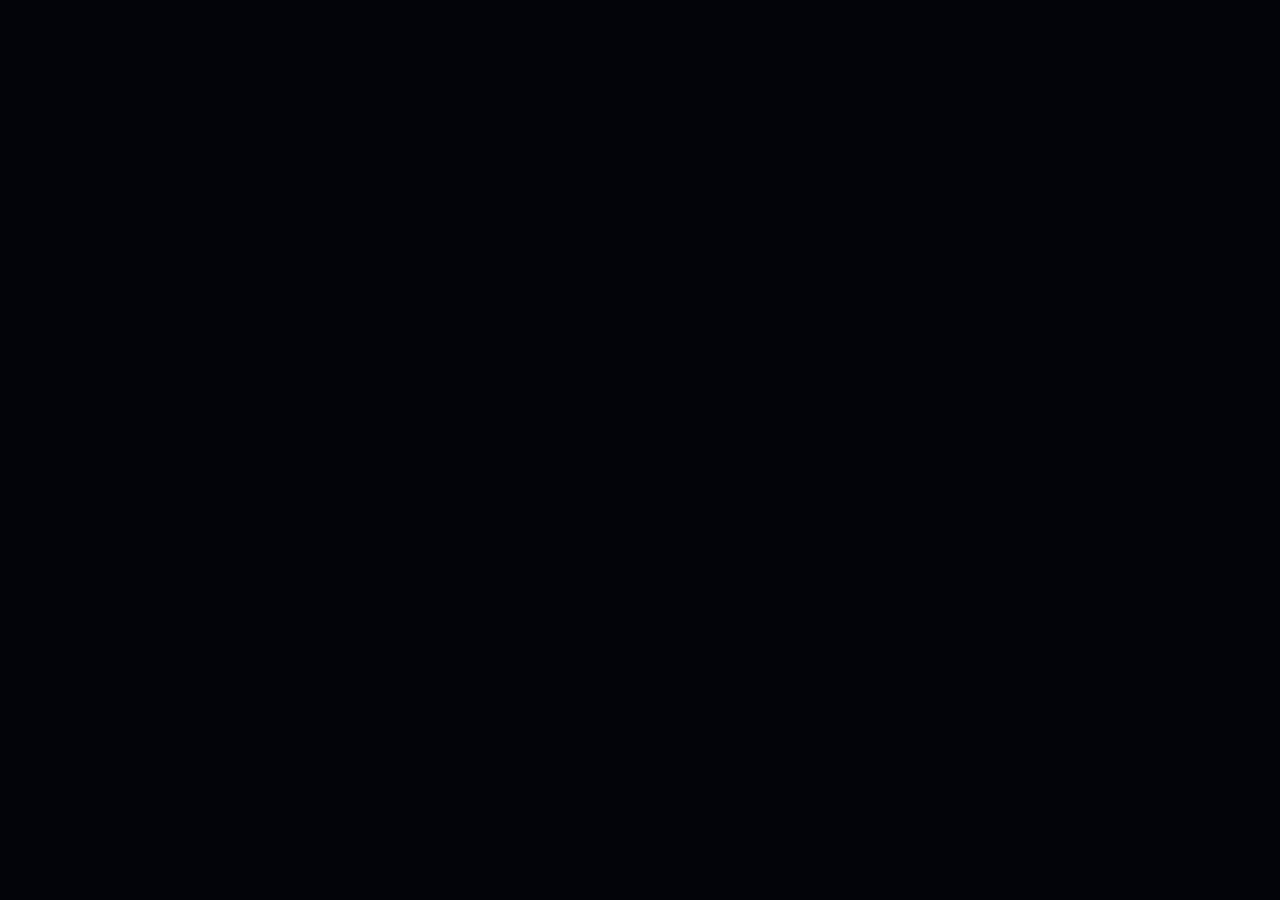
==== commit c93d6d4a: "Update productivity.html" ====
--- a/productivity.html
+++ b/productivity.html
@@ -1328,5807 +1328,262 @@
    HABITS PAGE
 ========================================================= */
 
-.page-toolbar {
-
-    display: flex;
-
-    align-items: center;
-
-    justify-content: space-between;
-
-    gap: 10px;
-
-    margin-bottom: 16px;
-
-}
-
-
-.progress-summary {
-
-    color: var(--muted);
-
-    font-size: 12px;
-
-}
-
-
-.primary-button {
-
-    height: 42px;
-
-    padding: 0 16px;
-
-    display: flex;
-
-    align-items: center;
-
-    justify-content: center;
-
-    gap: 7px;
-
-    border-radius: 13px;
-
-    background:
-        linear-gradient(
-            180deg,
-            #2386ff,
-            #1478ff
-        );
-
-    color: white;
-
-    font-size: 12px;
-
-    font-weight: 700;
-
-    box-shadow:
-        0 8px 25px rgba(20,120,255,.16);
-
-    transition: .2s;
-
-}
-
-
-.primary-button:hover {
-
-    transform:
-        translateY(-1px);
-
-    filter:
-        brightness(1.06);
-
-}
-
-
-
-
-/* =========================================================
-   HABIT CARDS
-========================================================= */
-
-.habits-grid {
-
-    display: grid;
-
-    grid-template-columns:
-        repeat(2, minmax(0,1fr));
-
-    gap: 13px;
-
-}
-
-
-.habit-card {
-
-    padding: 18px;
-
-}
-
-
-.habit-top {
-
-    display: flex;
-
-    align-items: center;
-
-    justify-content: space-between;
-
-}
-
-
-.habit-main {
-
-    display: flex;
-
-    align-items: center;
-
-    gap: 11px;
-
-}
-
-
-.habit-icon-large {
-
-    width: 42px;
-    height: 42px;
-
-    display: flex;
-
-    align-items: center;
-    justify-content: center;
-
-    border-radius: 13px;
-
-    background:
-        rgba(255,255,255,.05);
-
-    font-size: 20px;
-
-}
-
-
-.habit-name {
-
-    font-size: 14px;
-
-    font-weight: 700;
-
-}
-
-
-.habit-streak {
-
-    margin-top: 3px;
-
-    color: var(--muted);
-
-    font-size: 9px;
-
-}
-
-
-.habit-actions {
-
-    display: flex;
-
-    gap: 5px;
-
-}
-
-
-.small-button {
-
-    width: 31px;
-    height: 31px;
-
-    display: flex;
-
-    align-items: center;
-    justify-content: center;
-
-    border-radius: 9px;
-
-    background:
-        rgba(255,255,255,.05);
-
-    border:
-        1px solid rgba(255,255,255,.07);
-
-    color:
-        rgba(255,255,255,.55);
-
-    font-size: 12px;
-
-}
-
-
-.small-button:hover {
-
-    background:
-        rgba(255,255,255,.10);
-
-    color: white;
-
-}
-
-
-.habit-progress-row {
-
-    display: flex;
-
-    justify-content: space-between;
-
-    align-items: center;
-
-    margin-top: 18px;
-
-}
-
-
-.habit-percent {
-
-    font-size: 11px;
-
-    font-weight: 700;
-
-}
-
-
-.habit-progress {
-
-    height: 5px;
-
-    margin-top: 7px;
-
-    border-radius: 20px;
-
-    overflow: hidden;
-
-    background:
-        rgba(255,255,255,.08);
-
-}
-
-
-.habit-progress-fill {
-
-    height: 100%;
-
-    width: 0%;
-
-    background:
-        linear-gradient(
-            90deg,
-            #2386ff,
-            #61adff
-        );
-
-    border-radius: 20px;
-
-}
-
-
-.week-days {
-
-    display: grid;
-
-    grid-template-columns:
-        repeat(7,1fr);
-
-    gap: 5px;
-
-    margin-top: 14px;
-
-}
-
-
-.day {
-
-    display: flex;
-
-    flex-direction: column;
-
-    align-items: center;
-
-    gap: 5px;
-
-}
-
-
-.day-name {
-
-    font-size: 8px;
-
-    color: var(--muted);
-
-}
-
-
-.day-dot {
-
-    width: 21px;
-    height: 21px;
-
-    display: flex;
-
-    align-items: center;
-    justify-content: center;
-
-    border-radius: 7px;
-
-    background:
-        rgba(255,255,255,.05);
-
-    border:
-        1px solid rgba(255,255,255,.06);
-
-    font-size: 9px;
-
-}
-
-
-.day.done .day-dot {
-
-    background:
-        #1478ff;
-
-    border-color:
-        #1478ff;
-
-}
-
-
-.day.today .day-name {
-
-    color: white;
-
-    font-weight: 700;
-
-}
-
-
-.habit-check {
-
-    width: 100%;
-
-    height: 38px;
-
-    margin-top: 14px;
-
-    border-radius: 11px;
-
-    background:
-        rgba(255,255,255,.055);
-
-    border:
-        1px solid rgba(255,255,255,.08);
-
-    font-size: 11px;
-
-    font-weight: 700;
-
-}
-
-
-.habit-check:hover {
-
-    border-color:
-        rgba(255,255,255,.18);
-
-}
-
-
-.habit-check.completed {
-
-    background:
-        rgba(74,222,128,.10);
-
-    border-color:
-        rgba(74,222,128,.20);
-
-    color:
-        #72e69a;
-
-}
-
-
-/* =========================================================
-   TASKS
-========================================================= */
-
-.task-input {
-
-    display: flex;
-
-    gap: 8px;
-
-    margin-bottom: 15px;
-
-}
-
-
-.input {
-
-    width: 100%;
-
-    height: 44px;
-
-    padding: 0 13px;
-
-    border-radius: 12px;
-
-    background:
-        rgba(255,255,255,.045);
-
-    border:
-        1px solid var(--border);
-
-    color: white;
-
-    font-size: 12px;
-
-}
-
-
-.input::placeholder {
-
-    color:
-        rgba(255,255,255,.35);
-
-}
-
-
-.input:focus {
-
-    border-color:
-        #2383ff;
-
-    background:
-        rgba(255,255,255,.06);
-
-}
-
-
-.task-add-button {
-
-    width: 45px;
-    height: 44px;
-
-    flex-shrink: 0;
-
-    border-radius: 12px;
-
-    background:
-        #1478ff;
-
-    font-size: 20px;
-
-}
-
-
-.task-list {
-
-    display: flex;
-
-    flex-direction: column;
-
-    gap: 8px;
-
-}
-
-
-.task-row {
-
-    display: flex;
-
-    align-items: center;
-
-    gap: 11px;
-
-    padding: 13px;
-
-    border-radius: 14px;
-
-    background:
-        rgba(255,255,255,.035);
-
-    border:
-        1px solid rgba(255,255,255,.07);
-
-}
-
-
-.task-check {
-
-    width: 21px;
-    height: 21px;
-
-    flex-shrink: 0;
-
-    border-radius: 7px;
-
-    display: flex;
-
-    align-items: center;
-    justify-content: center;
-
-    background: transparent;
-
-    border:
-        1px solid rgba(255,255,255,.22);
-
-    font-size: 11px;
-
-}
-
-
-.task-row.completed .task-check {
-
-    background:
-        #1478ff;
-
-    border-color:
-        #1478ff;
-
-}
-
-
-.task-content {
-
-    flex: 1;
-
-    min-width: 0;
-
-}
-
-
-.task-title {
-
-    font-size: 12px;
-
-    font-weight: 600;
-
-    word-break: break-word;
-
-}
-
-
-.task-row.completed .task-title {
-
-    text-decoration:
-        line-through;
-
-    color:
-        rgba(255,255,255,.35);
-
-}
-
-
-.task-meta {
-
-    margin-top: 3px;
-
-    color: var(--muted);
-
-    font-size: 9px;
-
-}
-
-
-.task-actions {
-
-    display: flex;
-
-    gap: 4px;
-
-}
-
-
-/* =========================================================
-   NOTES
-========================================================= */
-
-.notes-layout {
-
-    display: grid;
-
-    grid-template-columns: 270px minmax(0,1fr);
-
-    min-height: 650px;
-
-    overflow: hidden;
-
-    border-radius: 22px;
-
-    background:
-        rgba(8,13,22,.68);
-
-    border:
-        1px solid var(--border);
-
-    backdrop-filter:
-        blur(24px);
-
-}
-
-
-.notes-sidebar {
-
-    border-right:
-        1px solid rgba(255,255,255,.08);
-
-    background:
-        rgba(255,255,255,.018);
-
-}
-
-
-.notes-header {
-
-    height: 68px;
-
-    padding: 0 14px;
-
-    display: flex;
-
-    align-items: center;
-
-    justify-content: space-between;
-
-    border-bottom:
-        1px solid rgba(255,255,255,.07);
-
-}
-
-
-.notes-title {
-
-    font-family:
-        "Space Grotesk";
-
-    font-size: 16px;
-
-    font-weight: 600;
-
-}
-
-
-.note-list {
-
-    padding: 9px;
-
-    display: flex;
-
-    flex-direction: column;
-
-    gap: 5px;
-
-}
-
-
-.note-item {
-
-    padding: 12px;
-
-    border-radius: 12px;
-
-    cursor: pointer;
-
-    transition: .2s;
-
-}
-
-
-.note-item:hover {
-
-    background:
-        rgba(255,255,255,.05);
-
-}
-
-
-.note-item.active {
-
-    background:
-        rgba(20,120,255,.13);
-
-}
-
-
-.note-item-title {
-
-    font-size: 11px;
-
-    font-weight: 700;
-
-    white-space: nowrap;
-
-    overflow: hidden;
-
-    text-overflow: ellipsis;
-
-}
-
-
-.note-item-preview {
-
-    margin-top: 4px;
-
-    color: var(--muted);
-
-    font-size: 9px;
-
-    white-space: nowrap;
-
-    overflow: hidden;
-
-    text-overflow: ellipsis;
-
-}
-
-
-.note-item-date {
-
-    margin-top: 5px;
-
-    color:
-        rgba(255,255,255,.30);
-
-    font-size: 8px;
-
-}
-
-
-.notes-editor {
-
-    display: flex;
-
-    flex-direction: column;
-
-    min-width: 0;
-
-}
-
-
-.editor-toolbar {
-
-    height: 68px;
-
-    padding: 0 18px;
-
-    display: flex;
-
-    align-items: center;
-
-    justify-content: space-between;
-
-    border-bottom:
-        1px solid rgba(255,255,255,.07);
-
-}
-
-
-.auto-save {
-
-    display: flex;
-
-    align-items: center;
-
-    gap: 7px;
-
-    color:
-        rgba(255,255,255,.40);
-
-    font-size: 9px;
-
-}
-
-
-.save-dot {
-
-    width: 6px;
-    height: 6px;
-
-    border-radius: 50%;
-
-    background:
-        #4ade80;
-
-    box-shadow:
-        0 0 10px rgba(74,222,128,.6);
-
-}
-
-
-.editor-actions {
-
-    display: flex;
-
-    gap: 6px;
-
-}
-
-
-.note-editor {
-
-    flex: 1;
-
-    padding: 30px;
-
-    display: flex;
-
-    flex-direction: column;
-
-}
-
-
-.note-title-input {
-
-    width: 100%;
-
-    border: 0;
-
-    background: transparent;
-
-    color: white;
-
-    font-family:
-        "Space Grotesk";
-
-    font-size: 26px;
-
-    font-weight: 600;
-
-    letter-spacing: -.7px;
-
-}
-
-
-.note-title-input::placeholder {
-
-    color:
-        rgba(255,255,255,.25);
-
-}
-
-
-.note-body {
-
-    flex: 1;
-
-    width: 100%;
-
-    margin-top: 15px;
-
-    resize: none;
-
-    border: 0;
-
-    background: transparent;
-
-    color:
-        rgba(255,255,255,.78);
-
-    font-size: 13px;
-
-    line-height: 1.8;
-
-}
-
-
-.note-body::placeholder {
-
-    color:
-        rgba(255,255,255,.25);
-
-}
-
-
-/* =========================================================
-   EMPTY STATE
-========================================================= */
-
-.empty {
-
-    padding: 50px 20px;
-
-    text-align: center;
-
-    color: var(--muted);
-
-}
-
-
-.empty-icon {
-
-    font-size: 30px;
-
-    margin-bottom: 10px;
-
-}
-
-
-.empty strong {
-
-    display: block;
-
-    color: white;
-
-    font-size: 13px;
-
-}
-
-
-.empty p {
-
-    margin-top: 5px;
-
-    font-size: 10px;
-
-}
-
-
-/* =========================================================
-   MODAL
-========================================================= */
-
-.modal {
-
-    position: fixed;
-
-    inset: 0;
-
-    z-index: 9999;
-
-    display: none;
-
-    align-items: center;
-    justify-content: center;
-
-    padding: 20px;
-
-    background:
-        rgba(0,0,0,.55);
-
-    backdrop-filter:
-        blur(18px);
-
-}
-
-
-.modal.show {
-
-    display: flex;
-
-}
-
-
-.modal-box {
-
-    width: min(450px, 100%);
-
-    padding: 24px;
-
-    border-radius: 24px;
-
-    background:
-        rgba(8,13,22,.94);
-
-    border:
-        1px solid rgba(255,255,255,.13);
-
-    box-shadow:
-        var(--shadow);
-
-}
-
-
-.modal-head {
-
-    display: flex;
-
-    align-items: center;
-
-    justify-content: space-between;
-
-    margin-bottom: 20px;
-
-}
-
-
-.modal-title {
-
-    font-family:
-        "Space Grotesk";
-
-    font-size: 20px;
-
-    font-weight: 600;
-
-}
-
-
-.form-group {
-
-    margin-bottom: 13px;
-
-}
-
-
-.form-label {
-
-    display: block;
-
-    margin-bottom: 7px;
-
-    color: var(--muted);
-
-    font-size: 10px;
-
-    text-transform: uppercase;
-
-    letter-spacing: 1px;
-
-}
-
-
-.form-input {
-
-    width: 100%;
-
-    height: 44px;
-
-    padding: 0 12px;
-
-    border-radius: 12px;
-
-    border:
-        1px solid var(--border);
-
-    background:
-        rgba(255,255,255,.05);
-
-    color: white;
-
-}
-
-
-.emoji-input {
-
-    font-size: 20px;
-
-}
-
-
-.modal-actions {
-
-    display: flex;
-
-    gap: 8px;
-
-    margin-top: 20px;
-
-}
-
-
-.modal-actions button {
-
-    flex: 1;
-
-    height: 44px;
-
-    border-radius: 12px;
-
-    font-size: 11px;
-
-    font-weight: 700;
-
-}
-
-
-.cancel-button {
-
-    background:
-        rgba(255,255,255,.06);
-
-    border:
-        1px solid var(--border);
-
-}
-
-
-.save-button {
-
-    background:
-        #1478ff;
-
-}
-
-
-/* =========================================================
-   TOAST
-========================================================= */
-
-.toast {
-
-    position: fixed;
-
-    right: 25px;
-
-    bottom: 25px;
-
-    z-index: 99999;
-
-    padding: 12px 15px;
-
-    border-radius: 13px;
-
-    background:
-        rgba(8,13,22,.90);
-
-    border:
-        1px solid rgba(255,255,255,.12);
-
-    backdrop-filter:
-        blur(20px);
-
-    color: white;
-
-    font-size: 11px;
-
-    box-shadow:
-        0 20px 50px rgba(0,0,0,.35);
-
-    transform:
-        translateY(20px);
-
-    opacity: 0;
-
-    pointer-events: none;
-
-    transition: .25s;
-
-}
-
-
-.toast.show {
-
-    transform:
-        translateY(0);
-
-    opacity: 1;
-
-}
-
-
-
-    /* =========================================================
-   WEEKLY HABIT TRACKER
-========================================================= */
-
-.weekly-habit-panel {
-
-    margin-bottom: 14px;
-
-}
-
-
-.weekly-table {
-
-    width: 100%;
-
-    min-width: 720px;
-
-    border-collapse: separate;
-
-    border-spacing: 5px;
-
-}
-
-
-.weekly-table th {
-
-    padding: 8px;
-
-    color: var(--muted);
-
-    font-size: 9px;
-
-    font-weight: 600;
-
-    text-align: center;
-
-}
-
-
-.weekly-table th:first-child {
-
-    text-align: left;
-
-    min-width: 150px;
-
-}
-
-
-.weekly-habit-name {
-
-    padding: 10px;
-
-    border-radius: 11px;
-
-    background:
-        rgba(255,255,255,.035);
-
-    border:
-        1px solid rgba(255,255,255,.06);
-
-    white-space: nowrap;
-
-}
-
-
-.weekly-habit-name strong {
-
-    font-size: 10px;
-
-}
-
-
-.weekly-habit-name span {
-
-    display: block;
-
-    margin-top: 3px;
-
-    color: var(--muted);
-
-    font-size: 8px;
-
-}
-
-
-.weekly-day {
-
-    min-width: 72px;
-
-    padding: 7px;
-
-    border-radius: 11px;
-
-    background:
-        rgba(255,255,255,.035);
-
-    border:
-        1px solid rgba(255,255,255,.06);
-
-    text-align: center;
-
-}
-
-
-.weekly-day.today {
-
-    border-color:
-        rgba(35,134,255,.35);
-
-}
-
-
-.weekly-day.completed {
-
-    background:
-        rgba(74,222,128,.07);
-
-    border-color:
-        rgba(74,222,128,.20);
-
-}
-
-
-.weekly-day-button {
-
-    width: 100%;
-
-    min-height: 28px;
-
-    border-radius: 8px;
-
-    background:
-        rgba(255,255,255,.045);
-
-    color: var(--muted);
-
-    font-size: 10px;
-
-}
-
-
-.weekly-day.completed .weekly-day-button {
-
-    background:
-        rgba(74,222,128,.12);
-
-    color: #72e69a;
-
-}
-
-
-.weekly-hours {
-
-    margin-top: 5px;
-
-    color: var(--muted);
-
-    font-size: 8px;
-
-}
-
-
-.weekly-total-cell {
-
-    padding: 10px;
-
-    border-radius: 11px;
-
-    background:
-        rgba(20,120,255,.07);
-
-    border:
-        1px solid rgba(60,145,255,.12);
-
-    text-align: center;
-
-}
-
-
-.weekly-total-cell strong {
-
-    display: block;
-
-    font-family:
-        "Space Grotesk";
-
-    font-size: 11px;
-
-}
-
-
-.weekly-total-cell span {
-
-    display: block;
-
-    margin-top: 3px;
-
-    color: var(--muted);
-
-    font-size: 8px;
-
-}
-
-
-.weekly-summary-card {
-
-    flex: 1;
-
-    min-width: 120px;
-
-    padding: 11px;
-
-    border-radius: 12px;
-
-    background:
-        rgba(255,255,255,.035);
-
-    border:
-        1px solid rgba(255,255,255,.06);
-
-}
-
-
-.weekly-summary-label {
-
-    color: var(--muted);
-
-    font-size: 8px;
-
-    text-transform: uppercase;
-
-    letter-spacing: .7px;
-
-}
-
-
-.weekly-summary-value {
-
-    margin-top: 4px;
-
-    font-family:
-        "Space Grotesk";
-
-    font-size: 14px;
-
-    font-weight: 700;
-
-}
-
-
-.weekly-summary-extra {
-
-    margin-top: 3px;
-
-    color: var(--muted);
-
-    font-size: 8px;
-
-}
-
-
-.weekly-time-input {
-
-    width: 100%;
-
-    height: 25px;
-
-    margin-top: 5px;
-
-    padding: 0 5px;
-
-    border-radius: 7px;
-
-    border:
-        1px solid rgba(255,255,255,.08);
-
-    background:
-        rgba(255,255,255,.045);
-
-    color: white;
-
-    text-align: center;
-
-    font-size: 8px;
-
-}
-
-
-.weekly-time-input:focus {
-
-    border-color:
-        #2383ff;
-
-}
-
-
-body.light .weekly-day,
-body.light .weekly-habit-name,
-body.light .weekly-summary-card {
-
-    background:
-        rgba(0,0,0,.025);
-
-    border-color:
-        rgba(0,0,0,.07);
-
-}
-
-
-body.light .weekly-time-input {
-
-    color: #111827;
-
-    background:
-        rgba(0,0,0,.035);
-
-}
-
-
-/* =========================================================
-   RESPONSIVE
-========================================================= */
-
-@media(max-width:1050px) {
-
-    .layout {
-
-        grid-template-columns: 185px minmax(0,1fr);
-
+function renderHabits() {
+
+    const container =
+        document.getElementById("habitsGrid");
+
+    /* Weekly tracker. */
+    renderWeeklyHabitTracker();
+
+    if (!data.habits.length) {
+
+        container.innerHTML = `
+            <div class="card empty">
+
+                <div class="empty-icon">
+                    🌿
+                </div>
+
+                <strong>
+                    No habits yet
+                </strong>
+
+                <p>
+                    Add a habit to start building your routine.
+                </p>
+
+            </div>
+        `;
+
+        return;
     }
 
-    .stats-grid {
-
-        grid-template-columns:
-            repeat(2,1fr);
-
-    }
-
-    .achievements {
-
-        grid-template-columns:
-            repeat(3,1fr);
-
-    }
-
-}
-
-
-@media(max-width:800px) {
-
-    .page {
-
-        padding: 18px;
-
-    }
-
-    .layout {
-
-        display: block;
-
-    }
-
-    .sidebar {
-
-        position: static;
-
-        margin-bottom: 15px;
-
-    }
-
-    .nav {
-
-        flex-direction: row;
-
-        overflow-x: auto;
-
-    }
-
-    .nav-button {
-
-        min-width: 105px;
-
-        justify-content: center;
-
-        flex-direction: column;
-
-        gap: 3px;
-
-        height: 58px;
-
-        font-size: 9px;
-
-    }
-
-    .sidebar-title,
-    .sidebar-bottom {
-
-        display: none;
-
-    }
-
-    .two-column {
-
-        grid-template-columns: 1fr;
-
-    }
-
-    .habit-preview {
-
-        grid-template-columns:
-            repeat(2,1fr);
-
-    }
-
-    .notes-layout {
-
-        grid-template-columns: 1fr;
-
-        min-height: 650px;
-
-    }
-
-    .notes-sidebar {
-
-        display: none;
-
-    }
-
-}
-
-
-@media(max-width:600px) {
-
-    .topbar {
-
-        margin-bottom: 22px;
-
-    }
-
-    .top-pill {
-
-        display: none;
-
-    }
-
-    .page-header h1 {
-
-        font-size: 30px;
-
-    }
-
-    .stats-grid {
-
-        grid-template-columns:
-            repeat(2,1fr);
-
-    }
-
-    .stat-card {
-
-        min-height: 115px;
-
-        padding: 14px;
-
-    }
-
-    .stat-number {
-
-        font-size: 21px;
-
-    }
-
-    .habits-grid {
-
-        grid-template-columns: 1fr;
-
-    }
-
-    .achievements {
-
-        grid-template-columns:
-            repeat(2,1fr);
-
-    }
-
-    .chart {
-
-        gap: 7px;
-
-    }
-
-    .note-editor {
-
-        padding: 22px;
-
-    }
-
-    .note-title-input {
-
-        font-size: 22px;
-
-    }
-
-}
-
-
-@media(max-width:420px) {
-
-    .page {
-
-        padding: 13px;
-
-    }
-
-    .stats-grid {
-
-        gap: 8px;
-
-    }
-
-    .section-card,
-    .level-card,
-    .stat-card {
-
-        padding: 14px;
-
-    }
-
-}
-
-
-/* =========================================================
-   LIGHT MODE
-========================================================= */
-
-body.light {
-
-    --text: #111827;
-
-    --muted: rgba(17,24,39,.55);
-
-    --border: rgba(0,0,0,.10);
-
-    --border-hover: rgba(0,0,0,.20);
-
-}
-
-
-body.light {
-
-    background: #f5f7fb;
-
-}
-
-
-body.light .app {
-
-    background:
-
-        radial-gradient(
-            circle at 20% 20%,
-            rgba(75,150,255,.28),
-            transparent 35%
-        ),
-
-        #f5f7fb;
-
-}
-
-
-body.light .bg-gradient {
-
-    opacity: .12;
-
-}
-
-
-body.light .card,
-body.light .sidebar,
-body.light .notes-layout {
-
-    background:
-        rgba(255,255,255,.68);
-
-    border-color:
-        rgba(0,0,0,.09);
-
-}
-
-
-body.light .top-pill,
-body.light .icon-button {
-
-    color: #111827;
-
-    background:
-        rgba(255,255,255,.65);
-
-    border-color:
-        rgba(0,0,0,.09);
-
-}
-
-
-body.light .stat-number,
-body.light .card-title,
-body.light .page-header h1,
-body.light .habit-name,
-body.light .task-title,
-body.light .note-title-input,
-body.light .modal-title {
-
-    color: #111827;
-
-}
-
-
-body.light .nav-button {
-
-    color:
-        rgba(17,24,39,.55);
-
-}
-
-
-body.light .nav-button.active {
-
-    color: #111827;
-
-}
-
-
-body.light .quick-item,
-body.light .habit-card,
-body.light .task-row,
-body.light .habit-mini {
-
-    background:
-        rgba(0,0,0,.025);
-
-    border-color:
-        rgba(0,0,0,.07);
-
-}
-
-
-body.light .input,
-body.light .form-input {
-
-    color: #111827;
-
-    background:
-        rgba(0,0,0,.035);
-
-}
-
-
-body.light .note-body {
-
-    color:
-        rgba(17,24,39,.75);
-
-}
-
-
-</style>
-
-</head>
-
-
-<body>
-
-<div class="card section-card weekly-habit-panel">
-
-    <div class="card-header">
-
-        <div>
-
-            <div class="card-title">
-                Weekly Habit Tracker
-            </div>
-
-            <div
-                class="card-subtitle"
-                id="habitWeekLabel"
-            >
-                This Week
-            </div>
-
-        </div>
-
-        <div style="display:flex;gap:6px;">
-
-            <button
-                class="small-button"
-                id="previousHabitWeek"
-                title="Previous week"
-            >
-                ‹
-            </button>
-
-            <button
-                class="small-button"
-                id="currentHabitWeek"
-                title="Current week"
-            >
-                ●
-            </button>
-
-            <button
-                class="small-button"
-                id="nextHabitWeek"
-                title="Next week"
-            >
-                ›
-            </button>
-
-        </div>
-
-    </div>
-
-
-    <div
-        id="weeklyHabitTracker"
-        style="overflow-x:auto;"
-    ></div>
-
-
-    <div
-        id="weeklyHabitSummary"
-        style="
-            margin-top:15px;
-            display:flex;
-            gap:8px;
-            flex-wrap:wrap;
-        "
-    ></div>
-
-</div>
-
-<div class="app">
-
-    <div class="background">
-
-        <div class="bg-gradient"></div>
-
-        <div class="bg-overlay"></div>
-
-    </div>
-
-
-    <div class="page">
-
-        <!-- =================================================
-             HEADER
-        ================================================== -->
-
-        <header class="topbar">
-
-            <div class="logo">
-                Rakke<span>Z</span>
-            </div>
-
-            <div class="top-right">
-
-                <div class="top-pill">
-                    ⚡
-                    <strong id="headerCoins">0</strong>
-                    coins
-                </div>
-
-                <div class="top-pill">
-                    Level
-                    <strong id="headerLevel">1</strong>
-                </div>
-
-                <button
-                    class="icon-button"
-                    id="themeButton"
-                    title="Toggle theme"
-                >
-                    ☼
-                </button>
-
-            </div>
-
-        </header>
-
-
-        <!-- =================================================
-             MAIN LAYOUT
-        ================================================== -->
-
-        <div class="layout">
-
-
-            <!-- =================================================
-                 SIDEBAR
-            ================================================== -->
-
-            <aside class="sidebar">
-
-                <div class="sidebar-title">
-                    Productivity
-                </div>
-
-                <nav class="nav">
-
-                    <button
-                        class="nav-button active"
-                        data-tab="overview"
-                    >
-                        <span class="nav-icon">⌂</span>
-                        Overview
-                    </button>
-
-                    <button
-                        class="nav-button"
-                        data-tab="habits"
-                    >
-                        <span class="nav-icon">🌿</span>
-                        Habits
-                    </button>
-
-                    <button
-                        class="nav-button"
-                        data-tab="tasks"
-                    >
-                        <span class="nav-icon">✓</span>
-                        Tasks
-                    </button>
-
-                    <button
-                        class="nav-button"
-                        data-tab="notes"
-                    >
-                        <span class="nav-icon">📝</span>
-                        Notes
-                    </button>
-
-                </nav>
-
-
-                <div class="sidebar-bottom">
-
-                    <div class="mini-profile">
-
-                        <div class="avatar">
-                            R
+    const today = dateKey();
+
+    const days = getLast7Days();
+
+    container.innerHTML =
+        data.habits.map(habit => {
+
+            const done =
+                isHabitCompleted(
+                    habit,
+                    today
+                );
+
+            const completedDays =
+                days.filter(day =>
+                    isHabitCompleted(
+                        habit,
+                        dateKey(day)
+                    )
+                ).length;
+
+            const percent =
+                Math.round(
+                    (completedDays / 7) * 100
+                );
+
+            const todayMinutes =
+                getHabitMinutes(
+                    habit,
+                    today
+                );
+
+            const streak =
+                calculateHabitStreak(habit);
+
+            return `
+                <div class="card habit-card">
+
+                    <div class="habit-top">
+
+                        <div class="habit-main">
+
+                            <div class="habit-icon-large">
+                                ${escapeHTML(habit.icon)}
+                            </div>
+
+                            <div>
+
+                                <div class="habit-name">
+                                    ${escapeHTML(habit.name)}
+                                </div>
+
+                                <div class="habit-streak">
+                                    ${streak} day${streak === 1 ? "" : "s"} streak
+                                </div>
+
+                            </div>
+
                         </div>
 
-                        <div class="profile-info">
-
-                            <strong>RakkeZ User</strong>
-
-                            <span>
-                                Productivity Center
-                            </span>
-
-                        </div>
-
-                    </div>
-
-                </div>
-
-            </aside>
-
-
-            <!-- =================================================
-                 CONTENT
-            ================================================== -->
-
-            <main class="content">
-
-
-                <!-- =================================================
-                     OVERVIEW
-                ================================================== -->
-
-                <section
-                    class="tab-content active"
-                    id="overview"
-                >
-
-                    <div class="page-header">
-
-                        <h1>
-                            Good evening.
-                        </h1>
-
-                        <p id="dateText">
-                            Tuesday, August 25
-                        </p>
-
-                    </div>
-
-
-                    <!-- TOP STATS -->
-
-                    <div class="stats-grid">
-
-
-                        <div class="card stat-card">
-
-                            <div class="stat-icon">
-                                ⚡
-                            </div>
-
-                            <div class="stat-label">
-                                Coins
-                            </div>
-
-                            <div
-                                class="stat-number"
-                                id="coinsValue"
-                            >
-                                0
-                            </div>
-
-                            <div class="stat-extra">
-                                Keep going
-                            </div>
-
-                        </div>
-
-
-                        <div class="card stat-card">
-
-                            <div class="stat-icon">
-                                ⏱
-                            </div>
-
-                            <div class="stat-label">
-                                Focus Today
-                            </div>
-
-                            <div
-                                class="stat-number"
-                                id="todayFocus"
-                            >
-                                0m
-                            </div>
-
-                            <div
-                                class="stat-extra"
-                                id="todaySessions"
-                            >
-                                0 sessions
-                            </div>
-
-                        </div>
-
-
-                        <div class="card stat-card">
-
-                            <div class="stat-icon">
-                                🌿
-                            </div>
-
-                            <div class="stat-label">
-                                Habits Today
-                            </div>
-
-                            <div
-                                class="stat-number"
-                                id="habitProgress"
-                            >
-                                0/4
-                            </div>
-
-                            <div
-                                class="stat-extra"
-                                id="habitRemaining"
-                            >
-                                4 remaining
-                            </div>
-
-                        </div>
-
-
-                        <div class="card stat-card">
-
-                            <div class="stat-icon">
-                                🔥
-                            </div>
-
-                            <div class="stat-label">
-                                Streak
-                            </div>
-
-                            <div
-                                class="stat-number"
-                                id="streakValue"
-                            >
-                                0d
-                            </div>
-
-                            <div
-                                class="stat-extra"
-                                id="bestStreak"
-                            >
-                                Best: 0d
-                            </div>
-
-                        </div>
-
-                    </div>
-
-
-                    <!-- LEVEL -->
-
-                    <div class="card level-card">
-
-                        <div class="level-row">
-
-                            <div class="level-title">
-
-                                <div
-                                    class="level-number"
-                                    id="levelNumber"
-                                >
-                                    1
-                                </div>
-
-                                <div>
-
-                                    <div class="level-name">
-                                        Level <span id="levelName">1</span>
-                                    </div>
-
-                                    <div
-                                        class="level-xp"
-                                        id="levelDescription"
-                                    >
-                                        0 / 100 XP to Level 2
-                                    </div>
-
-                                </div>
-
-                            </div>
-
-                            <div
-                                class="xp-value"
-                                id="totalXP"
-                            >
-                                0 XP
-                            </div>
-
-                        </div>
-
-                        <div class="xp-bar">
-
-                            <div
-                                class="xp-progress"
-                                id="xpProgress"
-                            ></div>
-
-                        </div>
-
-                    </div>
-
-
-                    <!-- WEEK + QUICK STATS -->
-
-                    <div class="two-column">
-
-
-                        <div class="card section-card">
-
-                            <div class="card-header">
-
-                                <div>
-
-                                    <div class="card-title">
-                                        Weekly Focus
-                                    </div>
-
-                                    <div class="card-subtitle">
-                                        Your focus time over the last 7 days
-                                    </div>
-
-                                </div>
-
-                                <strong
-                                    id="weeklyTotal"
-                                    style="font-size:13px;"
-                                >
-                                    0m total
-                                </strong>
-
-                            </div>
-
-
-                            <div
-                                class="chart"
-                                id="weeklyChart"
-                            ></div>
-
-                        </div>
-
-
-                        <div class="card section-card">
-
-                            <div class="card-header">
-
-                                <div>
-
-                                    <div class="card-title">
-                                        All-Time Stats
-                                    </div>
-
-                                    <div class="card-subtitle">
-                                        Your complete RakkeZ history
-                                    </div>
-
-                                </div>
-
-                            </div>
-
-
-                            <div class="quick-list">
-
-
-                                <div class="quick-item">
-
-                                    <div class="quick-left">
-
-                                        <div class="quick-icon">
-                                            ⏱
-                                        </div>
-
-                                        <div>
-
-                                            <div class="quick-name">
-                                                Total Focus
-                                            </div>
-
-                                            <div class="quick-description">
-                                                Time spent focusing
-                                            </div>
-
-                                        </div>
-
-                                    </div>
-
-                                    <div
-                                        class="quick-value"
-                                        id="allTimeFocus"
-                                    >
-                                        0m
-                                    </div>
-
-                                </div>
-
-
-                                <div class="quick-item">
-
-                                    <div class="quick-left">
-
-                                        <div class="quick-icon">
-                                            ◷
-                                        </div>
-
-                                        <div>
-
-                                            <div class="quick-name">
-                                                Sessions
-                                            </div>
-
-                                            <div class="quick-description">
-                                                Completed focus sessions
-                                            </div>
-
-                                        </div>
-
-                                    </div>
-
-                                    <div
-                                        class="quick-value"
-                                        id="allTimeSessions"
-                                    >
-                                        0
-                                    </div>
-
-                                </div>
-
-
-                                <div class="quick-item">
-
-                                    <div class="quick-left">
-
-                                        <div class="quick-icon">
-                                            🔥
-                                        </div>
-
-                                        <div>
-
-                                            <div class="quick-name">
-                                                Longest Streak
-                                            </div>
-
-                                            <div class="quick-description">
-                                                Best consistency
-                                            </div>
-
-                                        </div>
-
-                                    </div>
-
-                                    <div
-                                        class="quick-value"
-                                        id="longestStreak"
-                                    >
-                                        0d
-                                    </div>
-
-                                </div>
-
-
-                                <div class="quick-item">
-
-                                    <div class="quick-left">
-
-                                        <div class="quick-icon">
-                                            ✓
-                                        </div>
-
-                                        <div>
-
-                                            <div class="quick-name">
-                                                Tasks Completed
-                                            </div>
-
-                                            <div class="quick-description">
-                                                Finished tasks
-                                            </div>
-
-                                        </div>
-
-                                    </div>
-
-                                    <div
-                                        class="quick-value"
-                                        id="tasksCompleted"
-                                    >
-                                        0
-                                    </div>
-
-                                </div>
-
-
-                            </div>
-
-                        </div>
-
-                    </div>
-
-
-                    <!-- HABITS -->
-
-                    <div class="card section-card"
-                         style="margin-bottom:14px;">
-
-                        <div class="card-header">
-
-                            <div>
-
-                                <div class="card-title">
-                                    Habits
-                                </div>
-
-                                <div
-                                    class="card-subtitle"
-                                    id="overviewHabitSubtitle"
-                                >
-                                    0/4 today
-                                </div>
-
-                            </div>
+                        <div class="habit-actions">
 
                             <button
                                 class="small-button"
-                                data-open-tab="habits"
+                                onclick="editHabit('${habit.id}')"
+                                title="Edit habit"
                             >
-                                →
+                                ✎
                             </button>
 
+                            <button
+                                class="small-button"
+                                onclick="deleteHabit('${habit.id}')"
+                                title="Delete habit"
+                            >
+                                ×
+                            </button>
+
                         </div>
 
+                    </div>
+
+
+                    <div class="habit-progress-row">
+
+                        <span>
+                            <strong class="habit-percent">
+                                ${completedDays}/7
+                            </strong>
+                        </span>
+
+                        <span class="habit-percent">
+                            ${percent}%
+                        </span>
+
+                    </div>
+
+
+                    <div class="habit-progress">
+
                         <div
-                            class="habit-preview"
-                            id="habitPreview"
+                            class="habit-progress-fill"
+                            style="width:${percent}%"
                         ></div>
 
                     </div>
 
 
-                    <!-- ACHIEVEMENTS -->
-
-                    <div class="card section-card">
-
-                        <div class="card-header">
-
-                            <div>
-
-                                <div class="card-title">
-                                    Achievements
+                    <div class="week-days">
+
+                        ${days.map(day => {
+
+                            const key =
+                                dateKey(day);
+
+                            const completed =
+                                isHabitCompleted(
+                                    habit,
+                                    key
+                                );
+
+                            const isToday =
+                                key === today;
+
+                            return `
+                                <div
+                                    class="
+                                        day
+                                        ${completed ? "done" : ""}
+                                        ${isToday ? "today" : ""}
+                                    "
+                                >
+
+                                    <div class="day-name">
+                                        ${day.toLocaleDateString(
+                                            "en-US",
+                                            {
+                                                weekday: "short"
+                                            }
+                                        )}
+                                    </div>
+
+                                    <div class="day-dot">
+                                        ${completed ? "✓" : ""}
+                                    </div>
+
                                 </div>
-
-                                <div class="card-subtitle">
-                                    Milestones you're working toward
-                                </div>
-
-                            </div>
-
-                        </div>
-
-
-                        <div
-                            class="achievements"
-                            id="achievements"
-                        ></div>
+                            `;
+
+                        }).join("")}
 
                     </div>
 
-                </section>
-
-
-                <!-- =================================================
-                     HABITS
-                ================================================== -->
-
-                <section
-                    class="tab-content"
-                    id="habits"
-                >
-
-                    <div class="page-header">
-
-                        <h1>
-                            Habits
-                        </h1>
-
-                        <p>
-                            Build consistency one day at a time.
-                        </p>
-
-                    </div>
-
-
-                    <div class="page-toolbar">
-
-                        <div
-                            class="progress-summary"
-                            id="habitPageProgress"
-                        >
-                            0/4 done today
-                        </div>
-
-                        <button
-                            class="primary-button"
-                            id="addHabitButton"
-                        >
-                            ＋ New Habit
-                        </button>
-
-                    </div>
-
-
-                    <div
-                        class="habits-grid"
-                        id="habitsGrid"
-                    ></div>
-
-                </section>
-
-
-                <!-- =================================================
-                     TASKS
-                ================================================== -->
-
-                <section
-                    class="tab-content"
-                    id="tasks"
-                >
-
-                    <div class="page-header">
-
-                        <h1>
-                            Tasks
-                        </h1>
-
-                        <p>
-                            Keep your next actions clear and simple.
-                        </p>
-
-                    </div>
-
-
-                    <div class="card section-card">
-
-                        <div class="task-input">
-
-                            <input
-                                class="input"
-                                id="taskInput"
-                                placeholder="What needs to be done?"
-                            >
-
-                            <button
-                                class="task-add-button"
-                                id="addTaskButton"
-                            >
-                                +
-                            </button>
-
-                        </div>
-
-
-                        <div
-                            class="task-list"
-                            id="taskList"
-                        ></div>
-
-                    </div>
-
-                </section>
-
-
-                <!-- =================================================
-                     NOTES
-                ================================================== -->
-
-                <section
-                    class="tab-content"
-                    id="notes"
-                >
-
-                    <div class="page-header">
-
-                        <h1>
-                            Notes
-                        </h1>
-
-                        <p>
-                            Capture ideas, plans and thoughts without friction.
-                        </p>
-
-                    </div>
-
-
-                    <div class="notes-layout">
-
-
-                        <aside class="notes-sidebar">
-
-                            <div class="notes-header">
-
-                                <div class="notes-title">
-                                    Notes
-                                </div>
-
-                                <button
-                                    class="small-button"
-                                    id="newNoteButton"
-                                >
-                                    +
-                                </button>
-
-                            </div>
-
-                            <div
-                                class="note-list"
-                                id="noteList"
-                            ></div>
-
-                        </aside>
-
-
-                        <div class="notes-editor">
-
-
-                            <div class="editor-toolbar">
-
-                                <div class="auto-save">
-
-                                    <span class="save-dot"></span>
-
-                                    <span id="saveStatus">
-                                        Saved
-                                    </span>
-
-                                </div>
-
-
-                                <div class="editor-actions">
-
-                                    <button
-                                        class="small-button"
-                                        id="deleteNoteButton"
-                                        title="Delete note"
-                                    >
-                                        🗑
-                                    </button>
-
-                                </div>
-
-                            </div>
-
-
-                            <div class="note-editor">
-
-                                <input
-                                    class="note-title-input"
-                                    id="noteTitle"
-                                    placeholder="Note title"
-                                >
-
-                                <textarea
-                                    class="note-body"
-                                    id="noteBody"
-                                    placeholder="Start writing..."
-                                ></textarea>
-
-                            </div>
-
-                        </div>
-
-                    </div>
-
-                </section>
-
-
-            </main>
-
-        </div>
-
-    </div>
-
-</div>
-
-
-<!-- =========================================================
-     HABIT MODAL
-========================================================= -->
-
-<div
-    class="modal"
-    id="habitModal"
->
-
-    <div class="modal-box">
-
-        <div class="modal-head">
-
-            <div class="modal-title">
-                <span id="habitModalTitle">
-                    New Habit
-                </span>
-            </div>
-
-            <button
-                class="small-button"
-                id="closeHabitModal"
-            >
-                ×
-            </button>
-
-        </div>
-
-
-        <div class="form-group">
-
-            <label class="form-label">
-                Habit name
-            </label>
-
-            <input
-                class="form-input"
-                id="habitNameInput"
-                placeholder="Reading"
-            >
-
-        </div>
-
-
-        <div class="form-group">
-
-            <label class="form-label">
-                Icon
-            </label>
-
-            <input
-                class="form-input emoji-input"
-                id="habitIconInput"
-                value="🌿"
-                maxlength="4"
-            >
-
-        </div>
-
-
-        <div class="modal-actions">
-
-            <button
-                class="cancel-button"
-                id="cancelHabit"
-            >
-                Cancel
-            </button>
-
-            <button
-                class="save-button"
-                id="saveHabit"
-            >
-                Save Habit
-            </button>
-
-        </div>
-
-    </div>
-
-</div>
-
-
-<!-- =========================================================
-     TOAST
-========================================================= -->
-
-<div
-    class="toast"
-    id="toast"
->
-    Saved
-</div>
-
-
-<script>
-
-"use strict";
-
-/* =========================================================
-   RAKKEZ PRODUCTIVITY CENTER
-   UPDATED PRODUCTIVITY ENGINE
-
-   FEATURES
-   ---------------------------------------------------------
-   • Daily habits
-   • Full weekly habit tracker
-   • Previous / current / next week
-   • Minutes per habit per day
-   • Weekly habit totals
-   • Weekly total focus
-   • Safe coin rewards
-   • Safe XP rewards
-   • History preservation
-   • Automatic migration from old habit format
-========================================================= */
-
-
-/* =========================================================
-   STORAGE
-========================================================= */
-
-const STORAGE_KEY =
-    "rakkez_productivity_v1";
-
-
-const DEFAULT_DATA = {
-
-    coins: 0,
-
-    xp: 0,
-
-    level: 1,
-
-    focusSessions: [],
-
-    tasks: [],
-
-    habits: [
-
-        {
-            id: "reading",
-
-            name: "Reading",
-
-            icon: "📚",
-
-            history: {}
-
-        },
-
-        {
-            id: "exercise",
-
-            name: "Exercise",
-
-            icon: "🏃",
-
-            history: {}
-
-        },
-
-        {
-            id: "meditation",
-
-            name: "Meditation",
-
-            icon: "🧘",
-
-            history: {}
-
-        },
-
-        {
-            id: "coding",
-
-            name: "Coding",
-
-            icon: "💻",
-
-            history: {}
-
-        }
-
-    ],
-
-    notes: [
-
-        {
-            id: "welcome",
-
-            title:
-                "Welcome to RakkeZ",
-
-            body:
-                "Your productivity space.\n\n" +
-                "Write your thoughts here. Notes are automatically saved.",
-
-            updatedAt:
-                Date.now()
-
-        }
-
-    ]
-
-};
-
-
-let data =
-    loadData();
-
-
-/* =========================================================
-   WEEK STATE
-========================================================= */
-
-let habitWeekOffset = 0;
-
-
-/* =========================================================
-   LOAD DATA
-========================================================= */
-
-function loadData() {
-
-    try {
-
-        const saved =
-            localStorage.getItem(
-                STORAGE_KEY
-            );
-
-
-        if (!saved) {
-
-            return structuredClone(
-                DEFAULT_DATA
-            );
-
-        }
-
-
-        const parsed =
-            JSON.parse(saved);
-
-
-        const result = {
-
-            ...structuredClone(
-                DEFAULT_DATA
-            ),
-
-            ...parsed
-
-        };
-
-
-        /*
-           Make sure arrays always exist.
-        */
-
-        if (!Array.isArray(result.habits)) {
-
-            result.habits = [];
-
-        }
-
-
-        if (!Array.isArray(result.tasks)) {
-
-            result.tasks = [];
-
-        }
-
-
-        if (!Array.isArray(result.focusSessions)) {
-
-            result.focusSessions = [];
-
-        }
-
-
-        if (!Array.isArray(result.notes)) {
-
-            result.notes = [];
-
-        }
-
-
-        /*
-           Migrate old habit history.
-
-           OLD:
-
-           history = {
-               "2026-08-25": true
-           }
-
-           NEW:
-
-           history = {
-               "2026-08-25": {
-                   completed: true,
-                   minutes: 30
-               }
-           }
-        */
-
-        result.habits.forEach(
-            habit => {
-
-                if (!habit.history) {
-
-                    habit.history = {};
-
-                }
-
-
-                Object.keys(
-                    habit.history
-                ).forEach(
-                    key => {
-
-                        const value =
-                            habit.history[key];
-
-
-                        if (
-                            typeof value ===
-                            "boolean"
-                        ) {
-
-                            habit.history[key] = {
-
-                                completed:
-                                    value,
-
-                                minutes:
-                                    0
-
-                            };
-
+
+                    <button
+                        class="
+                            habit-check
+                            ${done ? "completed" : ""}
+                        "
+                        onclick="toggleHabit('${habit.id}')"
+                    >
+
+                        ${
+                            done
+                                ? `✓ Completed${todayMinutes ? ` · ${formatMinutes(todayMinutes)}` : ""}`
+                                : "Mark as completed"
                         }
 
-                    }
-                );
-
-            }
-        );
-
-
-        /*
-           Remove impossible coin values.
-        */
-
-        result.coins =
-            Math.max(
-                0,
-                Number(
-                    result.coins || 0
-                )
-            );
-
-
-        result.xp =
-            Math.max(
-                0,
-                Number(
-                    result.xp || 0
-                )
-            );
-
-
-        return result;
-
-    } catch (error) {
-
-        console.error(
-            "RakkeZ data load error:",
-            error
-        );
-
-
-        return structuredClone(
-            DEFAULT_DATA
-        );
-
-    }
-
-}
-
-
-/* =========================================================
-   SAVE
-========================================================= */
-
-function saveData() {
-
-    localStorage.setItem(
-        STORAGE_KEY,
-        JSON.stringify(data)
-    );
-
-
-    window.dispatchEvent(
-        new CustomEvent(
-            "rakkez:data-updated"
-        )
-    );
-
-}
-
-
-/* =========================================================
-   DATE HELPERS
-========================================================= */
-
-function dateKey(
-    date = new Date()
-) {
-
-    const d =
-        new Date(date);
-
-
-    return [
-
-        d.getFullYear(),
-
-        String(
-            d.getMonth() + 1
-        ).padStart(2, "0"),
-
-        String(
-            d.getDate()
-        ).padStart(2, "0")
-
-    ].join("-");
-
-}
-
-
-function parseDateKey(
-    key
-) {
-
-    const parts =
-        key.split("-").map(
-            Number
-        );
-
-
-    return new Date(
-        parts[0],
-        parts[1] - 1,
-        parts[2]
-    );
-
-}
-
-
-function startOfWeek(
-    date = new Date()
-) {
-
-    const d =
-        new Date(date);
-
-
-    d.setHours(
-        0,
-        0,
-        0,
-        0
-    );
-
-
-    const day =
-        d.getDay();
-
-
-    /*
-       Monday = first day.
-    */
-
-    const diff =
-        day === 0
-            ? -6
-            : 1 - day;
-
-
-    d.setDate(
-        d.getDate() + diff
-    );
-
-
-    return d;
-
-}
-
-
-function getHabitWeek() {
-
-    const start =
-        startOfWeek();
-
-
-    start.setDate(
-        start.getDate() +
-        habitWeekOffset * 7
-    );
-
-
-    const days = [];
-
-
-    for (
-        let i = 0;
-        i < 7;
-        i++
-    ) {
-
-        const d =
-            new Date(start);
-
-
-        d.setDate(
-            start.getDate() + i
-        );
-
-
-        days.push(d);
-
-    }
-
-
-    return days;
-
-}
-
-
-function getLast7Days() {
-
-    const days = [];
-
-
-    for (
-        let i = 6;
-        i >= 0;
-        i--
-    ) {
-
-        const d =
-            new Date();
-
-
-        d.setDate(
-            d.getDate() - i
-        );
-
-
-        days.push(d);
-
-    }
-
-
-    return days;
-
-}
-
-
-function formatDate(
-    date
-) {
-
-    return new Intl.DateTimeFormat(
-        "en-US",
-        {
-            weekday: "long",
-            month: "long",
-            day: "numeric"
-        }
-    ).format(date);
-
-}
-
-
-/* =========================================================
-   HABIT HISTORY HELPERS
-========================================================= */
-
-function getHabitDay(
-    habit,
-    key
-) {
-
-    if (!habit.history) {
-
-        habit.history = {};
-
-    }
-
-
-    const value =
-        habit.history[key];
-
-
-    if (
-        typeof value ===
-        "boolean"
-    ) {
-
-        habit.history[key] = {
-
-            completed:
-                value,
-
-            minutes:
-                0
-
-        };
-
-    }
-
-
-    if (
-        !habit.history[key]
-    ) {
-
-        habit.history[key] = {
-
-            completed: false,
-
-            minutes: 0
-
-        };
-
-    }
-
-
-    return habit.history[key];
-
-}
-
-
-function isHabitCompleted(
-    habit,
-    key
-) {
-
-    if (
-        !habit ||
-        !habit.history
-    ) {
-
-        return false;
-
-    }
-
-
-    const value =
-        habit.history[key];
-
-
-    if (
-        typeof value ===
-        "boolean"
-    ) {
-
-        return value;
-
-    }
-
-
-    return Boolean(
-        value &&
-        value.completed
-    );
-
-}
-
-
-function getHabitMinutes(
-    habit,
-    key
-) {
-
-    if (
-        !habit ||
-        !habit.history
-    ) {
-
-        return 0;
-
-    }
-
-
-    const value =
-        habit.history[key];
-
-
-    if (
-        typeof value ===
-        "boolean"
-    ) {
-
-        return 0;
-
-    }
-
-
-    return Math.max(
-        0,
-        Number(
-            value?.minutes || 0
-        )
-    );
-
-}
-
-
-/* =========================================================
-   HABIT COIN SYSTEM
-========================================================= */
-
-/*
-   IMPORTANT:
-
-   A completed habit can have only ONE reward
-   for a specific day.
-
-   Complete:
-       +1 coin
-       +10 XP
-
-   Cancel:
-       -1 coin
-       -10 XP
-
-   Therefore repeated:
-
-       complete
-       cancel
-       complete
-       cancel
-
-   can NEVER generate infinite coins.
-
-   The final balance always reflects the current
-   completed state.
-*/
-
-
-const HABIT_COIN_REWARD = 1;
-
-const HABIT_XP_REWARD = 10;
-
-
-function setHabitCompleted(
-    habitId,
-    key,
-    completed
-) {
-
-    const habit =
-        data.habits.find(
-            item =>
-                item.id === habitId
-        );
-
-
-    if (!habit) return;
-
-
-    const record =
-        getHabitDay(
-            habit,
-            key
-        );
-
-
-    const previous =
-        Boolean(
-            record.completed
-        );
-
-
-    /*
-       Nothing changed.
-    */
-
-    if (
-        previous ===
-        completed
-    ) {
-
-        return;
-
-    }
-
-
-    record.completed =
-        completed;
-
-
-    if (completed) {
-
-        data.coins +=
-            HABIT_COIN_REWARD;
-
-
-        data.xp +=
-            HABIT_XP_REWARD;
-
-    } else {
-
-        data.coins =
-            Math.max(
-                0,
-                data.coins -
-                HABIT_COIN_REWARD
-            );
-
-
-        data.xp =
-            Math.max(
-                0,
-                data.xp -
-                HABIT_XP_REWARD
-            );
-
-    }
-
-
-    saveData();
-
-    renderAll();
-
-}
-
-
-/* =========================================================
-   TOGGLE TODAY
-========================================================= */
-
-function toggleHabit(
-    habitId
-) {
-
-    const key =
-        dateKey();
-
-
-    const habit =
-        data.habits.find(
-            item =>
-                item.id === habitId
-        );
-
-
-    if (!habit) return;
-
-
-    const completed =
+                    </button>
+
+                </div>
+            `;
+
+        }).join("");
+}
+
+
+/* =========================================================
+   HABIT STREAK
+========================================================= */
+
+function calculateHabitStreak(habit) {
+
+    let streak = 0;
+
+    const cursor =
+        new Date();
+
+    while (
         isHabitCompleted(
             habit,
-            key
-        );
-
-
-    setHabitCompleted(
-        habitId,
-        key,
-        !completed
-    );
-
-
-    showToast(
-        !completed
-            ? "+1 coin · +10 XP"
-            : "-1 coin · -10 XP"
-    );
-
-}
-
-
-/* =========================================================
-   HABIT MINUTES
-========================================================= */
-
-function setHabitMinutes(
-    habitId,
-    key,
-    minutes
-) {
-
-    const habit =
-        data.habits.find(
-            item =>
-                item.id === habitId
-        );
-
-
-    if (!habit) return;
-
-
-    const cleanMinutes =
-        Math.max(
-            0,
-            Math.min(
-                1440,
-                Math.round(
-                    Number(
-                        minutes
-                    ) || 0
-                )
-            )
-        );
-
-
-    const record =
-        getHabitDay(
-            habit,
-            key
-        );
-
-
-    record.minutes =
-        cleanMinutes;
-
-
-    saveData();
-
-    renderAll();
-
-}
-
-
-/* =========================================================
-   WEEKLY HABIT DATA
-========================================================= */
-
-function getWeeklyHabitMinutes(
-    habit
-) {
-
-    return getHabitWeek()
-        .reduce(
-            (
-                total,
-                day
-            ) => {
-
-                return total +
-                    getHabitMinutes(
-                        habit,
-                        dateKey(day)
-                    );
-
-            },
-            0
-        );
-
-}
-
-
-function getWeeklyCompletedDays(
-    habit
-) {
-
-    return getHabitWeek()
-        .filter(
-            day =>
-                isHabitCompleted(
-                    habit,
-                    dateKey(day)
-                )
-        )
-        .length;
-
-}
-
-
-function getWeeklyAllHabitMinutes() {
-
-    return data.habits.reduce(
-        (
-            total,
-            habit
-        ) => {
-
-            return total +
-                getWeeklyHabitMinutes(
-                    habit
-                );
-
-        },
-        0
-    );
-
-}
-
-
-/* =========================================================
-   WEEKLY HABIT TRACKER
-========================================================= */
-
-function renderWeeklyHabitTracker() {
-
-    const container =
-        document.getElementById(
-            "weeklyHabitTracker"
-        );
-
-
-    if (!container) return;
-
-
-    const days =
-        getHabitWeek();
-
-
-    const start =
-        days[0];
-
-
-    const end =
-        days[6];
-
-
-    const label =
-        document.getElementById(
-            "habitWeekLabel"
-        );
-
-
-    const sameWeek =
-        habitWeekOffset === 0;
-
-
-    label.textContent =
-        sameWeek
-            ? `This Week · ${formatShortDate(start)} – ${formatShortDate(end)}`
-            : `${formatShortDate(start)} – ${formatShortDate(end)}`;
-
-
-    let html = `
-
-        <table class="weekly-table">
-
-            <thead>
-
-                <tr>
-
-                    <th>
-                        Habit
-                    </th>
-
-    `;
-
-
-    days.forEach(
-        day => {
-
-            const key =
-                dateKey(day);
-
-
-            const today =
-                key === dateKey();
-
-
-            html += `
-
-                <th
-                    class="${today ? "today" : ""}"
-                >
-
-                    ${day.toLocaleDateString(
-                        "en-US",
-                        {
-                            weekday: "short"
-                        }
-                    )}
-
-                    <br>
-
-                    <span
-                        style="
-                            font-size:8px;
-                            opacity:.55;
-                        "
-                    >
-                        ${day.getDate()}
-                    </span>
-
-                </th>
-
-            `;
-
-        }
-    );
-
-
-    html += `
-
-                    <th>
-                        Total
-                    </th>
-
-                </tr>
-
-            </thead>
-
-            <tbody>
-
-    `;
-
-
-    if (!data.habits.length) {
-
-        html += `
-
-            <tr>
-
-                <td
-                    colspan="9"
-                    style="
-                        padding:35px;
-                        text-align:center;
-                        color:var(--muted);
-                    "
-                >
-
-                    No habits yet.
-
-                </td>
-
-            </tr>
-
-        `;
-
-    } else {
-
-        data.habits.forEach(
-            habit => {
-
-                const weeklyMinutes =
-                    getWeeklyHabitMinutes(
-                        habit
-                    );
-
-
-                const completedDays =
-                    getWeeklyCompletedDays(
-                        habit
-                    );
-
-
-                html += `
-
-                    <tr>
-
-                        <td>
-
-                            <div
-                                class="weekly-habit-name"
-                            >
-
-                                <strong>
-                                    ${escapeHTML(
-                                        habit.icon
-                                    )}
-                                    ${escapeHTML(
-                                        habit.name
-                                    )}
-                                </strong>
-
-                                <span>
-                                    ${completedDays}/7 completed
-                                </span>
-
-                            </div>
-
-                        </td>
-
-                `;
-
-
-                days.forEach(
-                    day => {
-
-                        const key =
-                            dateKey(day);
-
-
-                        const completed =
-                            isHabitCompleted(
-                                habit,
-                                key
-                            );
-
-
-                        const minutes =
-                            getHabitMinutes(
-                                habit,
-                                key
-                            );
-
-
-                        const today =
-                            key === dateKey();
-
-
-                        html += `
-
-                            <td>
-
-                                <div
-                                    class="
-                                        weekly-day
-                                        ${completed ? "completed" : ""}
-                                        ${today ? "today" : ""}
-                                    "
-                                >
-
-                                    <button
-                                        class="weekly-day-button"
-                                        onclick="
-                                            toggleHabitDay(
-                                                '${habit.id}',
-                                                '${key}'
-                                            )
-                                        "
-                                    >
-                                        ${completed ? "✓ Done" : "—"}
-                                    </button>
-
-                                    <input
-                                        class="weekly-time-input"
-                                        type="number"
-                                        min="0"
-                                        max="1440"
-                                        step="5"
-                                        value="${minutes || ""}"
-                                        placeholder="min"
-                                        onchange="
-                                            updateHabitMinutesFromInput(
-                                                this,
-                                                '${habit.id}',
-                                                '${key}'
-                                            )
-                                        "
-                                        title="Minutes for this habit"
-                                    >
-
-                                    <div
-                                        class="weekly-hours"
-                                    >
-                                        ${formatMinutes(minutes)}
-                                    </div>
-
-                                </div>
-
-                            </td>
-
-                        `;
-
-                    }
-                );
-
-
-                html += `
-
-                    <td>
-
-                        <div
-                            class="weekly-total-cell"
-                        >
-
-                            <strong>
-                                ${formatMinutes(
-                                    weeklyMinutes
-                                )}
-                            </strong>
-
-                            <span>
-                                ${completedDays}/7 days
-                            </span>
-
-                        </div>
-
-                    </td>
-
-                `;
-
-
-                html += `
-
-                    </tr>
-
-                `;
-
-            }
-        );
-
-    }
-
-
-    html += `
-
-            </tbody>
-
-        </table>
-
-    `;
-
-
-    container.innerHTML =
-        html;
-
-
-    renderWeeklyHabitSummary();
-
-}
-
-
-/* =========================================================
-   WEEKLY INPUT ACTIONS
-========================================================= */
-
-function toggleHabitDay(
-    habitId,
-    key
-) {
-
-    const habit =
-        data.habits.find(
-            item =>
-                item.id === habitId
-        );
-
-
-    if (!habit) return;
-
-
-    const current =
-        isHabitCompleted(
-            habit,
-            key
-        );
-
-
-    setHabitCompleted(
-        habitId,
-        key,
-        !current
-    );
-
-
-    showToast(
-        !current
-            ? "+1 coin · +10 XP"
-            : "-1 coin · -10 XP"
-    );
-
-}
-
-
-function updateHabitMinutesFromInput(
-    input,
-    habitId,
-    key
-) {
-
-    setHabitMinutes(
-        habitId,
-        key,
-        input.value
-    );
-
-}
-
-
-/* =========================================================
-   WEEK SUMMARY
-========================================================= */
-
-function renderWeeklyHabitSummary() {
-
-    const container =
-        document.getElementById(
-            "weeklyHabitSummary"
-        );
-
-
-    if (!container) return;
-
-
-    const days =
-        getHabitWeek();
-
-
-    const totalMinutes =
-        getWeeklyAllHabitMinutes();
-
-
-    let completed =
-        0;
-
-
-    data.habits.forEach(
-        habit => {
-
-            completed +=
-                getWeeklyCompletedDays(
-                    habit
-                );
-
-        }
-    );
-
-
-    const possible =
-        data.habits.length *
-        7;
-
-
-    const percentage =
-        possible
-            ? Math.round(
-                (
-                    completed /
-                    possible
-                ) * 100
-            )
-            : 0;
-
-
-    const weekFocus =
-        days.reduce(
-            (
-                total,
-                day
-            ) => {
-
-                return total +
-                    data.focusSessions
-                        .filter(
-                            session =>
-                                dateKey(
-                                    session.date
-                                ) ===
-                                dateKey(day)
-                        )
-                        .reduce(
-                            (
-                                sum,
-                                session
-                            ) =>
-                                sum +
-                                Number(
-                                    session.minutes ||
-                                    0
-                                ),
-                            0
-                        );
-
-            },
-            0
-        );
-
-
-    container.innerHTML = `
-
-        <div
-            class="weekly-summary-card"
-        >
-
-            <div class="weekly-summary-label">
-                Habit Time
-            </div>
-
-            <div class="weekly-summary-value">
-                ${formatMinutes(totalMinutes)}
-            </div>
-
-            <div class="weekly-summary-extra">
-                Total habit minutes
-            </div>
-
-        </div>
-
-
-        <div
-            class="weekly-summary-card"
-        >
-
-            <div class="weekly-summary-label">
-                Completion
-            </div>
-
-            <div class="weekly-summary-value">
-                ${percentage}%
-            </div>
-
-            <div class="weekly-summary-extra">
-                ${completed}/${possible || 0} days
-            </div>
-
-        </div>
-
-
-        <div
-            class="weekly-summary-card"
-        >
-
-            <div class="weekly-summary-label">
-                Focus Time
-            </div>
-
-            <div class="weekly-summary-value">
-                ${formatMinutes(weekFocus)}
-            </div>
-
-            <div class="weekly-summary-extra">
-                RakkeZ focus sessions
-            </div>
-
-        </div>
-
-    `;
-
-}
-
-
-/* =========================================================
-   WEEK NAVIGATION
-========================================================= */
-
-function formatShortDate(
-    date
-) {
-
-    return date.toLocaleDateString(
-        "en-US",
-        {
-            month: "short",
-            day: "numeric"
-        }
-    );
-
-}
-
-
-function goToHabitWeek(
-    offset
-) {
-
-    habitWeekOffset +=
-        offset;
-
-
-    renderWeeklyHabitTracker();
-
-}
-
-
-function resetHabitWeek() {
-
-    habitWeekOffset =
-        0;
-
-
-    renderWeeklyHabitTracker();
-
-}
-
-
-document
-    .getElementById(
-        "previousHabitWeek"
-    )
-    ?.addEventListener(
-        "click",
-        () => {
-
-            goToHabitWeek(
-                -1
-            );
-
-        }
-    );
-
-
-document
-    .getElementById(
-        "nextHabitWeek"
-    )
-    ?.addEventListener(
-        "click",
-        () => {
-
-            goToHabitWeek(
-                1
-            );
-
-        }
-    );
-
-
-document
-    .getElementById(
-        "currentHabitWeek"
-    )
-    ?.addEventListener(
-        "click",
-        resetHabitWeek
-    );
-
-
-/* =========================================================
-   FOCUS DATA
-========================================================= */
-
-function getTodaySessions() {
-
-    const today =
-        dateKey();
-
-
-    return data.focusSessions.filter(
-        session =>
-            dateKey(
-                session.date
-            ) === today
-    );
-
-}
-
-
-function getTodayFocus() {
-
-    return getTodaySessions()
-        .reduce(
-            (
-                total,
-                session
-            ) =>
-                total +
-                Number(
-                    session.minutes ||
-                    0
-                ),
-            0
-        );
-
-}
-
-
-function getTotalFocus() {
-
-    return data.focusSessions
-        .reduce(
-            (
-                total,
-                session
-            ) =>
-                total +
-                Number(
-                    session.minutes ||
-                    0
-                ),
-            0
-        );
-
-}
-
-
-function getWeeklyFocus() {
-
-    return getLast7Days()
-        .map(
-            day => {
-
-                const key =
-                    dateKey(day);
-
-
-                const minutes =
-                    data.focusSessions
-                        .filter(
-                            session =>
-                                dateKey(
-                                    session.date
-                                ) === key
-                        )
-                        .reduce(
-                            (
-                                total,
-                                session
-                            ) =>
-                                total +
-                                Number(
-                                    session.minutes ||
-                                    0
-                                ),
-                            0
-                        );
-
-
-                return {
-
-                    date: day,
-
-                    key,
-
-                    minutes
-
-                };
-
-            }
-        );
-
-}
-
-
-/* =========================================================
-   STREAK
-========================================================= */
-
-function getProductivityDays() {
-
-    const days =
-        new Set();
-
-
-    data.focusSessions.forEach(
-        session => {
-
-            if (
-                Number(
-                    session.minutes || 0
-                ) > 0
-            ) {
-
-                days.add(
-                    dateKey(
-                        session.date
-                    )
-                );
-
-            }
-
-        }
-    );
-
-
-    data.habits.forEach(
-        habit => {
-
-            Object.keys(
-                habit.history || {}
-            ).forEach(
-                key => {
-
-                    if (
-                        isHabitCompleted(
-                            habit,
-                            key
-                        )
-                    ) {
-
-                        days.add(
-                            key
-                        );
-
-                    }
-
-                }
-            );
-
-        }
-    );
-
-
-    data.tasks.forEach(
-        task => {
-
-            if (
-                task.completed &&
-                task.completedAt
-            ) {
-
-                days.add(
-                    dateKey(
-                        task.completedAt
-                    )
-                );
-
-            }
-
-        }
-    );
-
-
-    return days;
-
-}
-
-
-function calculateCurrentStreak() {
-
-    const days =
-        getProductivityDays();
-
-
-    let streak = 0;
-
-
-    const cursor =
-        new Date();
-
-
-    if (
-        !days.has(
             dateKey(cursor)
         )
     ) {
 
+        streak++;
+
         cursor.setDate(
             cursor.getDate() - 1
         );
 
     }
 
-
-    while (
-        days.has(
-            dateKey(cursor)
-        )
-    ) {
-
-        streak++;
-
-
-        cursor.setDate(
-            cursor.getDate() - 1
-        );
-
-    }
-
-
     return streak;
-
-}
-
-
-function calculateLongestStreak() {
-
-    const days =
-        [...getProductivityDays()]
-            .sort();
-
-
-    if (!days.length) {
-
-        return 0;
-
-    }
-
-
-    let longest = 1;
-
-    let current = 1;
-
-
-    for (
-        let i = 1;
-        i < days.length;
-        i++
-    ) {
-
-        const previous =
-            new Date(
-                days[i - 1]
-            );
-
-
-        const currentDate =
-            new Date(
-                days[i]
-            );
-
-
-        const difference =
-            (
-                currentDate -
-                previous
-            ) /
-            (
-                1000 *
-                60 *
-                60 *
-                24
-            );
-
-
-        if (
-            difference === 1
-        ) {
-
-            current++;
-
-
-            longest =
-                Math.max(
-                    longest,
-                    current
-                );
-
-        } else {
-
-            current = 1;
-
-        }
-
-    }
-
-
-    return longest;
-
-}
-
-
-/* =========================================================
-   LEVEL
-========================================================= */
-
-function getLevelInfo() {
-
-    const xp =
-        Number(
-            data.xp || 0
-        );
-
-
-    const level =
-        Math.floor(
-            xp / 100
-        ) + 1;
-
-
-    const currentLevelXP =
-        xp % 100;
-
-
-    data.level =
-        level;
-
-
-    return {
-
-        level,
-
-        currentLevelXP,
-
-        percent:
-            currentLevelXP,
-
-        nextLevelXP:
-            100
-
-    };
-
-}
-
-
-/* =========================================================
-   TODAY HABITS
-========================================================= */
-
-function getTodayHabitCount() {
-
-    const today =
-        dateKey();
-
-
-    return data.habits.filter(
-        habit =>
-            isHabitCompleted(
-                habit,
-                today
-            )
-    ).length;
-
-}
-
-
-/* =========================================================
-   TASKS
-========================================================= */
-
-function addTask(
-    title
-) {
-
-    title =
-        title.trim();
-
-
-    if (!title) return;
-
-
-    data.tasks.unshift({
-
-        id:
-            crypto.randomUUID(),
-
-        title,
-
-        completed:
-            false,
-
-        createdAt:
-            Date.now(),
-
-        completedAt:
-            null
-
-    });
-
-
-    saveData();
-
-    renderAll();
-
-}
-
-
-function toggleTask(
-    taskId
-) {
-
-    const task =
-        data.tasks.find(
-            item =>
-                item.id === taskId
-        );
-
-
-    if (!task) return;
-
-
-    const newState =
-        !Boolean(
-            task.completed
-        );
-
-
-    task.completed =
-        newState;
-
-
-    if (newState) {
-
-        task.completedAt =
-            Date.now();
-
-
-        data.xp += 20;
-
-        data.coins += 2;
-
-
-        showToast(
-            "+2 coins · +20 XP"
-        );
-
-    } else {
-
-        task.completedAt =
-            null;
-
-
-        data.xp =
-            Math.max(
-                0,
-                data.xp - 20
-            );
-
-
-        data.coins =
-            Math.max(
-                0,
-                data.coins - 2
-            );
-
-
-        showToast(
-            "-2 coins · -20 XP"
-        );
-
-    }
-
-
-    saveData();
-
-    renderAll();
-
-}
-
-
-function deleteTask(
-    taskId
-) {
-
-    data.tasks =
-        data.tasks.filter(
-            task =>
-                task.id !== taskId
-        );
-
-
-    saveData();
-
-    renderAll();
-
-}
-
-
-function editTask(
-    id
-) {
-
-    const task =
-        data.tasks.find(
-            item =>
-                item.id === id
-        );
-
-
-    if (!task) return;
-
-
-    const newTitle =
-        prompt(
-            "Edit task:",
-            task.title
-        );
-
-
-    if (
-        newTitle === null
-    ) {
-
-        return;
-
-    }
-
-
-    const clean =
-        newTitle.trim();
-
-
-    if (!clean) return;
-
-
-    task.title =
-        clean;
-
-
-    saveData();
-
-    renderAll();
-
-}
-
-
-/* =========================================================
-   NOTES
-========================================================= */
-
-let currentNoteId =
-    null;
-
-
-let noteSaveTimer =
-    null;
-
-
-function createNote() {
-
-    const note = {
-
-        id:
-            crypto.randomUUID(),
-
-        title:
-            "New Note",
-
-        body:
-            "",
-
-        updatedAt:
-            Date.now()
-
-    };
-
-
-    data.notes.unshift(
-        note
-    );
-
-
-    currentNoteId =
-        note.id;
-
-
-    saveData();
-
-    renderNotes();
-
-
-    document
-        .getElementById(
-            "noteTitle"
-        )
-        .focus();
-
-}
-
-
-function selectNote(
-    noteId
-) {
-
-    currentNoteId =
-        noteId;
-
-
-    renderNotes();
-
-}
-
-
-function autoSaveNote() {
-
-    if (!currentNoteId) return;
-
-
-    const note =
-        data.notes.find(
-            item =>
-                item.id ===
-                currentNoteId
-        );
-
-
-    if (!note) return;
-
-
-    clearTimeout(
-        noteSaveTimer
-    );
-
-
-    const status =
-        document.getElementById(
-            "saveStatus"
-        );
-
-
-    status.textContent =
-        "Saving…";
-
-
-    noteSaveTimer =
-        setTimeout(
-            () => {
-
-                note.title =
-                    document
-                        .getElementById(
-                            "noteTitle"
-                        )
-                        .value;
-
-
-                note.body =
-                    document
-                        .getElementById(
-                            "noteBody"
-                        )
-                        .value;
-
-
-                note.updatedAt =
-                    Date.now();
-
-
-                saveData();
-
-
-                status.textContent =
-                    "Saved";
-
-
-                renderNoteListOnly();
-
-            },
-            350
-        );
-
-}
-
-
-function deleteCurrentNote() {
-
-    if (!currentNoteId) return;
-
-
-    if (
-        data.notes.length === 1
-    ) {
-
-        showToast(
-            "Keep at least one note."
-        );
-
-        return;
-
-    }
-
-
-    data.notes =
-        data.notes.filter(
-            note =>
-                note.id !==
-                currentNoteId
-        );
-
-
-    currentNoteId =
-        data.notes[0].id;
-
-
-    saveData();
-
-    renderNotes();
-
-}
-
-
-/* =========================================================
-   HEADER
-========================================================= */
-
-function renderHeader() {
-
-    const levelInfo =
-        getLevelInfo();
-
-
-    document.getElementById(
-        "headerCoins"
-    ).textContent =
-        data.coins;
-
-
-    document.getElementById(
-        "headerLevel"
-    ).textContent =
-        levelInfo.level;
-
-
-    document.getElementById(
-        "coinsValue"
-    ).textContent =
-        data.coins;
-
-
-    document.getElementById(
-        "levelNumber"
-    ).textContent =
-        levelInfo.level;
-
-
-    document.getElementById(
-        "levelName"
-    ).textContent =
-        levelInfo.level;
-
-
-    document.getElementById(
-        "totalXP"
-    ).textContent =
-        `${data.xp} XP`;
-
-
-    document.getElementById(
-        "levelDescription"
-    ).textContent =
-        `${levelInfo.currentLevelXP} / 100 XP to Level ${levelInfo.level + 1}`;
-
-
-    document.getElementById(
-        "xpProgress"
-    ).style.width =
-        `${levelInfo.percent}%`;
-
-
-    document.getElementById(
-        "dateText"
-    ).textContent =
-        formatDate(
-            new Date()
-        );
-
-}
-
-
-/* =========================================================
-   OVERVIEW
-========================================================= */
-
-function renderOverview() {
-
-    const todayFocus =
-        getTodayFocus();
-
-
-    const todaySessions =
-        getTodaySessions().length;
-
-
-    const totalFocus =
-        getTotalFocus();
-
-
-    const currentStreak =
-        calculateCurrentStreak();
-
-
-    const longestStreak =
-        calculateLongestStreak();
-
-
-    const habitsDone =
-        getTodayHabitCount();
-
-
-    const habitsTotal =
-        data.habits.length;
-
-
-    const tasksDone =
-        data.tasks.filter(
-            task =>
-                task.completed
-        ).length;
-
-
-    document.getElementById(
-        "todayFocus"
-    ).textContent =
-        formatMinutes(
-            todayFocus
-        );
-
-
-    document.getElementById(
-        "todaySessions"
-    ).textContent =
-        `${todaySessions} sessions`;
-
-
-    document.getElementById(
-        "habitProgress"
-    ).textContent =
-        `${habitsDone}/${habitsTotal}`;
-
-
-    document.getElementById(
-        "habitRemaining"
-    ).textContent =
-        `${Math.max(
-            0,
-            habitsTotal -
-            habitsDone
-        )} remaining`;
-
-
-    document.getElementById(
-        "overviewHabitSubtitle"
-    ).textContent =
-        `${habitsDone}/${habitsTotal} today`;
-
-
-    document.getElementById(
-        "habitPageProgress"
-    ).textContent =
-        `${habitsDone}/${habitsTotal} done today`;
-
-
-    document.getElementById(
-        "streakValue"
-    ).textContent =
-        `${currentStreak}d`;
-
-
-    document.getElementById(
-        "bestStreak"
-    ).textContent =
-        `Best: ${longestStreak}d`;
-
-
-    document.getElementById(
-        "allTimeFocus"
-    ).textContent =
-        formatMinutes(
-            totalFocus
-        );
-
-
-    document.getElementById(
-        "allTimeSessions"
-    ).textContent =
-        data.focusSessions.length;
-
-
-    document.getElementById(
-        "longestStreak"
-    ).textContent =
-        `${longestStreak}d`;
-
-
-    document.getElementById(
-        "tasksCompleted"
-    ).textContent =
-        tasksDone;
-
-
-    renderWeeklyChart();
-
-    renderHabitPreview();
-
-    renderAchievements();
-
-}
-
-
-/* =========================================================
-   FORMAT MINUTES
-========================================================= */
-
-function formatMinutes(
-    minutes
-) {
-
-    minutes =
-        Math.round(
-            Number(
-                minutes || 0
-            )
-        );
-
-
-    if (minutes < 60) {
-
-        return `${minutes}m`;
-
-    }
-
-
-    const hours =
-        Math.floor(
-            minutes / 60
-        );
-
-
-    const remaining =
-        minutes % 60;
-
-
-    if (!remaining) {
-
-        return `${hours}h`;
-
-    }
-
-
-    return `${hours}h ${remaining}m`;
-
-}
-
-
-/* =========================================================
-   WEEKLY CHART
-========================================================= */
-
-function renderWeeklyChart() {
-
-    const chart =
-        document.getElementById(
-            "weeklyChart"
-        );
-
-
-    const days =
-        getWeeklyFocus();
-
-
-    const max =
-        Math.max(
-            ...days.map(
-                day =>
-                    day.minutes
-            ),
-            1
-        );
-
-
-    const total =
-        days.reduce(
-            (
-                sum,
-                day
-            ) =>
-                sum +
-                day.minutes,
-            0
-        );
-
-
-    document.getElementById(
-        "weeklyTotal"
-    ).textContent =
-        `${formatMinutes(total)} total`;
-
-
-    chart.innerHTML =
-        days.map(
-            day => {
-
-                const height =
-                    day.minutes === 0
-                        ? 3
-                        :
-                        Math.max(
-                            5,
-                            (
-                                day.minutes /
-                                max
-                            ) * 160
-                        );
-
-
-                const label =
-                    day.date.toLocaleDateString(
-                        "en-US",
-                        {
-                            weekday:
-                                "short"
-                        }
-                    );
-
-
-                const today =
-                    day.key ===
-                    dateKey();
-
-
-                return `
-
-                    <div
-                        class="
-                            chart-day
-                            ${today ? "today" : ""}
-                        "
-                    >
-
-                        <div class="chart-value">
-                            ${formatMinutes(
-                                day.minutes
-                            )}
-                        </div>
-
-                        <div
-                            class="chart-column"
-                            style="
-                                height:${height}px
-                            "
-                        ></div>
-
-                        <div class="chart-label">
-                            ${label}
-                        </div>
-
-                    </div>
-
-                `;
-
-            }
-        ).join("");
-
-}
-
-
-/* =========================================================
-   HABIT PREVIEW
-========================================================= */
-
-function renderHabitPreview() {
-
-    const container =
-        document.getElementById(
-            "habitPreview"
-        );
-
-
-    if (!data.habits.length) {
-
-        container.innerHTML = `
-
-            <div class="empty">
-
-                <div class="empty-icon">
-                    🌿
-                </div>
-
-                <strong>
-                    No habits yet
-                </strong>
-
-                <p>
-                    Create your first habit.
-                </p>
-
-            </div>
-
-        `;
-
-
-        return;
-
-    }
-
-
-    const today =
-        dateKey();
-
-
-    container.innerHTML =
-        data.habits.map(
-            habit => {
-
-                const done =
-                    isHabitCompleted(
-                        habit,
-                        today
-                    );
-
-
-                const minutes =
-                    getHabitMinutes(
-                        habit,
-                        today
-                    );
-
-
-                return `
-
-                    <div
-                        class="
-                            habit-mini
-                            ${done ? "done" : ""}
-                        "
-                    >
-
-                        <div class="habit-mini-icon">
-                            ${escapeHTML(
-                                habit.icon
-                            )}
-                        </div>
-
-                        <div class="habit-mini-name">
-                            ${escapeHTML(
-                                habit.name
-                            )}
-                        </div>
-
-                        <div class="habit-mini-status">
-
-                            ${
-                                done
-                                    ? "Completed"
-                                    : "Pending"
-                            }
-
-                            ${
-                                minutes
-                                    ? ` · ${formatMinutes(minutes)}`
-                                    : ""
-                            }
-
-                        </div>
-
-                    </div>
-
-                `;
-
-            }
-        ).join("");
-
-}
-
-
-/* =========================================================
-   ACHIEVEMENTS
-========================================================= */
-
-function renderAchievements() {
-
-    const container =
-        document.getElementById(
-            "achievements"
-        );
-
-
-    const streak =
-        calculateCurrentStreak();
-
-
-    const totalFocus =
-        getTotalFocus();
-
-
-    const sessions =
-        data.focusSessions.length;
-
-
-    const xp =
-        data.xp;
-
-
-    const tasks =
-        data.tasks.filter(
-            task =>
-                task.completed
-        ).length;
-
-
-    const achievements = [
-
-        {
-            icon:
-                "🔥",
-
-            name:
-                "7-Day Streak",
-
-            unlocked:
-                streak >= 7
-
-        },
-
-        {
-            icon:
-                "⚡",
-
-            name:
-                "100 Hours",
-
-            unlocked:
-                totalFocus >= 6000
-
-        },
-
-        {
-            icon:
-                "🏆",
-
-            name:
-                "Speed Runner",
-
-            unlocked:
-                sessions >= 10
-
-        },
-
-        {
-            icon:
-                "🧘",
-
-            name:
-                "No Distraction",
-
-            unlocked:
-                false
-
-        },
-
-        {
-            icon:
-                "💎",
-
-            name:
-                "Level 5",
-
-            unlocked:
-                data.level >= 5
-
-        },
-
-        {
-            icon:
-                "🚀",
-
-            name:
-                "50 Sessions",
-
-            unlocked:
-                sessions >= 50
-
-        },
-
-        {
-            icon:
-                "🌟",
-
-            name:
-                "1000 XP",
-
-            unlocked:
-                xp >= 1000
-
-        },
-
-        {
-            icon:
-                "📚",
-
-            name:
-                "First Task",
-
-            unlocked:
-                tasks >= 1
-
-        }
-
-    ];
-
-
-    container.innerHTML =
-        achievements.map(
-            achievement => `
-
-                <div
-                    class="
-                        achievement
-                        ${
-                            achievement.unlocked
-                                ? "unlocked"
-                                : ""
-                        }
-                    "
-                >
-
-                    <div class="achievement-icon">
-                        ${achievement.icon}
-                    </div>
-
-                    <div class="achievement-name">
-                        ${achievement.name}
-                    </div>
-
-                </div>
-
-            `
-        ).join("");
-
-}
-
-
-/* =========================================================
-   HABITS PAGE
-========================================================= */
-
-function renderHabits() {
-
-    const container =
-        document.getElementById(
-            "habitsGrid"
-        );
-
-
-    /*
-       Weekly tracker.
-    */
-
-    renderWeeklyHabitTracker();
-
-
-    if (!data.habits.length) {
-
-        container.innerHTML = `
-
-            <div class="card empty">
-
-                <div class="empty-icon">
-                    🌿
-                </div>
-
-                <strong>
-                    No habits yet
-                </strong>
-
-                <p>
-                    Add a habit to start building your routine.
-                </p>
-
-            </div>
-
-        `;
-
-
-        return;
-
-    }
-
-
-    const today =
-        dateKey();
-
-
-    const days =
-        getLast7Days();
-
-
-    container.innerHTML =
-        data.habits.map(
-            habit => {
-
-                const done =
-                    isHabitCompleted(
-                        habit,
-                        today
-                    );
-
-
-                const completedDays =
-                    days.filter(
-                        day =>
-                            isHabitCompleted(
-                                habit,
-                                dateKey(day)
-                            )
-                    ).length;
-
-
-                const percent =
-                    Math.round(
-                        (
-                            completedDays /
-                            7
-                        ) * 100
-                    );
-
-
-                const todayMinutes =
-                    getHabitMinutes(
-                        habit,
-                        today
-                    );
-
-
-                return `
-
-
+}
 
 
 /* =========================================================
    HABIT MODAL
 ========================================================= */
 
-let editingHabitId =
-    null;
-
-
-function openHabitModal(
-    habit = null
-) {
+let editingHabitId = null;
+
+
+function openHabitModal(habit = null) {
 
     const modal =
         document.getElementById(
             "habitModal"
         );
 
-
     editingHabitId =
         habit
             ? habit.id
             : null;
-
 
     document.getElementById(
         "habitModalTitle"
@@ -7137,7 +1592,6 @@
             ? "Edit Habit"
             : "New Habit";
 
-
     document.getElementById(
         "habitNameInput"
     ).value =
@@ -7145,7 +1599,6 @@
             ? habit.name
             : "";
 
-
     document.getElementById(
         "habitIconInput"
     ).value =
@@ -7153,25 +1606,19 @@
             ? habit.icon
             : "🌿";
 
-
     modal.classList.add(
         "show"
     );
 
-
-    setTimeout(
-        () => {
-
-            document
-                .getElementById(
-                    "habitNameInput"
-                )
-                .focus();
-
-        },
-        50
-    );
-
+    setTimeout(() => {
+
+        document
+            .getElementById(
+                "habitNameInput"
+            )
+            .focus();
+
+    }, 50);
 }
 
 
@@ -7185,6 +1632,7 @@
             "show"
         );
 
+    editingHabitId = null;
 }
 
 
@@ -7198,17 +1646,13 @@
             .value
             .trim();
 
-
     const icon =
         document
             .getElementById(
                 "habitIconInput"
             )
             .value
-            .trim()
-            ||
-            "🌿";
-
+            .trim() || "🌿";
 
     if (!name) {
 
@@ -7217,7 +1661,6 @@
         );
 
         return;
-
     }
 
 
@@ -7230,13 +1673,11 @@
                     editingHabitId
             );
 
-
         if (habit) {
 
             habit.name =
                 name;
 
-
             habit.icon =
                 icon;
 
@@ -7266,12 +1707,15 @@
 
     renderAll();
 
-}
-
-
-function editHabit(
-    id
-) {
+    showToast(
+        editingHabitId
+            ? "Habit updated"
+            : "Habit created"
+    );
+}
+
+
+function editHabit(id) {
 
     const habit =
         data.habits.find(
@@ -7279,7 +1723,6 @@
                 item.id === id
         );
 
-
     if (habit) {
 
         openHabitModal(
@@ -7287,13 +1730,10 @@
         );
 
     }
-
-}
-
-
-function deleteHabit(
-    id
-) {
+}
+
+
+function deleteHabit(id) {
 
     const habit =
         data.habits.find(
@@ -7301,7 +1741,6 @@
                 item.id === id
         );
 
-
     if (!habit) return;
 
 
@@ -7317,29 +1756,19 @@
 
 
     /*
-       IMPORTANT:
-
-       We do NOT alter old history.
-
-       The active habit disappears,
-       but its stored record remains
-       in the local data object only until
-       it is removed.
-
-       If you want permanent historical
-       analytics after deletion, use the
-       archive system below.
+       Keep deleted habits in an archive
+       so their historical data is not
+       immediately lost.
     */
 
-
-    /*
-       Instead of deleting history completely,
-       archive it.
-    */
-
-    if (!Array.isArray(data.deletedHabits)) {
-
-        data.deletedHabits = [];
+    if (
+        !Array.isArray(
+            data.deletedHabits
+        )
+    ) {
+
+        data.deletedHabits =
+            [];
 
     }
 
@@ -7367,6 +1796,9 @@
 
     renderAll();
 
+    showToast(
+        "Habit deleted"
+    );
 }
 
 
@@ -7381,7 +1813,6 @@
             "taskList"
         );
 
-
     if (!data.tasks.length) {
 
         container.innerHTML = `
@@ -7404,93 +1835,82 @@
 
         `;
 
-
         return;
-
     }
 
 
     container.innerHTML =
-        data.tasks.map(
-            task => `
-
-                <div
-                    class="
-                        task-row
+        data.tasks.map(task => `
+
+            <div
+                class="
+                    task-row
+                    ${task.completed ? "completed" : ""}
+                "
+            >
+
+                <button
+                    class="task-check"
+                    onclick="
+                        toggleTask('${task.id}')
+                    "
+                >
+                    ${
+                        task.completed
+                            ? "✓"
+                            : ""
+                    }
+                </button>
+
+
+                <div class="task-content">
+
+                    <div class="task-title">
+
+                        ${escapeHTML(
+                            task.title
+                        )}
+
+                    </div>
+
+                    <div class="task-meta">
+
                         ${
                             task.completed
-                                ? "completed"
-                                : ""
+                                ? "Completed"
+                                : "Pending"
                         }
-                    "
-                >
+
+                    </div>
+
+                </div>
+
+
+                <div class="task-actions">
 
                     <button
-                        class="task-check"
+                        class="small-button"
                         onclick="
-                            toggleTask(
-                                '${task.id}'
-                            )
+                            editTask('${task.id}')
                         "
                     >
-                        ${
-                            task.completed
-                                ? "✓"
-                                : ""
-                        }
+                        ✎
                     </button>
 
-
-                    <div class="task-content">
-
-                        <div class="task-title">
-                            ${escapeHTML(
-                                task.title
-                            )}
-                        </div>
-
-                        <div class="task-meta">
-                            ${
-                                task.completed
-                                    ? "Completed"
-                                    : "Pending"
-                            }
-                        </div>
-
-                    </div>
-
-
-                    <div class="task-actions">
-
-                        <button
-                            class="small-button"
-                            onclick="
-                                editTask(
-                                    '${task.id}'
-                                )
-                            "
-                        >
-                            ✎
-                        </button>
-
-                        <button
-                            class="small-button"
-                            onclick="
-                                deleteTask(
-                                    '${task.id}'
-                                )
-                            "
-                        >
-                            ×
-                        </button>
-
-                    </div>
+                    <button
+                        class="small-button"
+                        onclick="
+                            deleteTask('${task.id}')
+                        "
+                    >
+                        ×
+                    </button>
 
                 </div>
 
-            `
-        ).join("");
-
+            </div>
+
+        `).join("");
 }
 
 
@@ -7500,9 +1920,7 @@
 
 function renderNotes() {
 
-    if (
-        !data.notes.length
-    ) {
+    if (!data.notes.length) {
 
         data.notes.push({
 
@@ -7548,7 +1966,6 @@
                 currentNoteId
         );
 
-
     if (!note) return;
 
 
@@ -7557,18 +1974,15 @@
     ).value =
         note.title;
 
-
     document.getElementById(
         "noteBody"
     ).value =
         note.body;
 
-
     document.getElementById(
         "saveStatus"
     ).textContent =
         "Saved";
-
 }
 
 
@@ -7579,70 +1993,66 @@
             "noteList"
         );
 
-
     container.innerHTML =
-        data.notes.map(
-            note => `
-
-                <div
-                    class="
-                        note-item
-                        ${
-                            note.id ===
-                            currentNoteId
-                                ? "active"
-                                : ""
-                        }
-                    "
-                    onclick="
-                        selectNote(
-                            '${note.id}'
+        data.notes.map(note => `
+
+            <div
+                class="
+                    note-item
+                    ${
+                        note.id === currentNoteId
+                            ? "active"
+                            : ""
+                    }
+                "
+                onclick="
+                    selectNote('${note.id}')
+                "
+            >
+
+                <div class="note-item-title">
+
+                    ${escapeHTML(
+                        note.title ||
+                        "Untitled Note"
+                    )}
+
+                </div>
+
+
+                <div class="note-item-preview">
+
+                    ${escapeHTML(
+                        (
+                            note.body ||
+                            "No additional text"
+                        ).replace(
+                            /\n/g,
+                            " "
                         )
-                    "
-                >
-
-                    <div class="note-item-title">
-                        ${escapeHTML(
-                            note.title ||
-                            "Untitled Note"
-                        )}
-                    </div>
-
-                    <div class="note-item-preview">
-                        ${escapeHTML(
-                            (
-                                note.body ||
-                                "No additional text"
-                            ).replace(
-                                /\n/g,
-                                " "
-                            )
-                        )}
-                    </div>
-
-                    <div class="note-item-date">
-                        ${formatNoteDate(
-                            note.updatedAt
-                        )}
-                    </div>
+                    )}
 
                 </div>
 
-            `
-        ).join("");
-
-}
-
-
-function formatNoteDate(
-    timestamp
-) {
+
+                <div class="note-item-date">
+
+                    ${formatNoteDate(
+                        note.updatedAt
+                    )}
+
+                </div>
+
+            </div>
+
+        `).join("");
+}
+
+
+function formatNoteDate(timestamp) {
 
     const date =
-        new Date(
-            timestamp
-        );
-
+        new Date(timestamp);
 
     return date.toLocaleDateString(
         "en-US",
@@ -7651,7 +2061,6 @@
             day: "numeric"
         }
     );
-
 }
 
 
@@ -7659,34 +2068,31 @@
    ESCAPE HTML
 ========================================================= */
 
-function escapeHTML(
-    value
-) {
+function escapeHTML(value) {
 
     return String(
         value ?? ""
     )
-    .replace(
-        /&/g,
-        "&amp;"
-    )
-    .replace(
-        /</g,
-        "&lt;"
-    )
-    .replace(
-        />/g,
-        "&gt;"
-    )
-    .replace(
-        /"/g,
-        "&quot;"
-    )
-    .replace(
-        /'/g,
-        "&#039;"
-    );
-
+        .replace(
+            /&/g,
+            "&amp;"
+        )
+        .replace(
+            /</g,
+            "&lt;"
+        )
+        .replace(
+            />/g,
+            "&gt;"
+        )
+        .replace(
+            /"/g,
+            "&quot;"
+        )
+        .replace(
+            /'/g,
+            "&#039;"
+        );
 }
 
 
@@ -7694,52 +2100,46 @@
    TABS
 ========================================================= */
 
-function openTab(
-    tabName
-) {
+function openTab(tabName) {
 
     document
         .querySelectorAll(
             ".nav-button"
         )
-        .forEach(
-            button => {
-
-                button.classList.toggle(
-                    "active",
-                    button.dataset.tab ===
-                    tabName
-                );
-
-            }
-        );
+        .forEach(button => {
+
+            button.classList.toggle(
+                "active",
+                button.dataset.tab ===
+                tabName
+            );
+
+        });
 
 
     document
         .querySelectorAll(
             ".tab-content"
         )
-        .forEach(
-            section => {
-
-                section.classList.toggle(
-                    "active",
-                    section.id ===
-                    tabName
-                );
-
-            }
-        );
+        .forEach(section => {
+
+            section.classList.toggle(
+                "active",
+                section.id ===
+                tabName
+            );
+
+        });
 
 
     window.scrollTo({
 
         top: 0,
 
-        behavior: "smooth"
+        behavior:
+            "smooth"
 
     });
-
 }
 
 
@@ -7747,44 +2147,40 @@
     .querySelectorAll(
         ".nav-button"
     )
-    .forEach(
-        button => {
-
-            button.addEventListener(
-                "click",
-                () => {
-
-                    openTab(
-                        button.dataset.tab
-                    );
-
-                }
-            );
-
-        }
-    );
+    .forEach(button => {
+
+        button.addEventListener(
+            "click",
+            () => {
+
+                openTab(
+                    button.dataset.tab
+                );
+
+            }
+        );
+
+    });
 
 
 document
     .querySelectorAll(
         "[data-open-tab]"
     )
-    .forEach(
-        button => {
-
-            button.addEventListener(
-                "click",
-                () => {
-
-                    openTab(
-                        button.dataset.openTab
-                    );
-
-                }
-            );
-
-        }
-    );
+    .forEach(button => {
+
+        button.addEventListener(
+            "click",
+            () => {
+
+                openTab(
+                    button.dataset.openTab
+                );
+
+            }
+        );
+
+    });
 
 
 /* =========================================================
@@ -7804,15 +2200,12 @@
                     "taskInput"
                 );
 
-
             addTask(
                 input.value
             );
 
-
             input.value =
                 "";
-
 
             input.focus();
 
@@ -7974,7 +2367,6 @@
                 "light"
             );
 
-
             localStorage.setItem(
                 "rakkez_theme",
                 document.body.classList.contains(
@@ -7995,7 +2387,8 @@
 
 
 if (
-    savedTheme === "light"
+    savedTheme ===
+    "light"
 ) {
 
     document.body.classList.add(
@@ -8012,30 +2405,24 @@
 let toastTimer;
 
 
-function showToast(
-    message
-) {
+function showToast(message) {
 
     const toast =
         document.getElementById(
             "toast"
         );
 
-
     toast.textContent =
         message;
-
 
     toast.classList.add(
         "show"
     );
 
-
     clearTimeout(
         toastTimer
     );
 
-
     toastTimer =
         setTimeout(
             () => {
@@ -8047,7 +2434,6 @@
             },
             2200
         );
-
 }
 
 
@@ -8067,7 +2453,6 @@
             data =
                 loadData();
 
-
             renderAll();
 
         }
@@ -8092,15 +2477,10 @@
 
 window.RakkeZProductivity = {
 
-    addFocusSession(
-        minutes
-    ) {
+    addFocusSession(minutes) {
 
         minutes =
-            Number(
-                minutes
-            );
-
+            Number(minutes);
 
         if (
             !Number.isFinite(
@@ -8140,7 +2520,7 @@
 
         /*
            Coins:
-           1 coin per 25 minutes.
+           1 coin per 25 focused minutes.
         */
 
         data.coins +=
@@ -8153,18 +2533,12 @@
 
         renderAll();
 
-
         showToast(
             `+${minutes}m focus recorded`
         );
 
     },
 
-
-    /*
-       Complete a specific habit
-       for a specific day.
-    */
 
     completeHabit(
         habitId,
@@ -8180,11 +2554,6 @@
     },
 
 
-    /*
-       Cancel a specific habit
-       for a specific day.
-    */
-
     cancelHabit(
         habitId,
         key = dateKey()
@@ -8199,10 +2568,6 @@
     },
 
 
-    /*
-       Add minutes to a habit.
-    */
-
     setHabitMinutes(
         habitId,
         minutes,
@@ -8232,7 +2597,6 @@
         data =
             loadData();
 
-
         renderAll();
 
     }
@@ -8267,35 +2631,31 @@
 ========================================================= */
 
 /*
-   Focus:
-
-   RakkeZProductivity.addFocusSession(45);
-
-
-   Complete habit:
-
-   RakkeZProductivity.completeHabit(
-       "reading"
-   );
-
-
-   Cancel habit:
-
-   RakkeZProductivity.cancelHabit(
-       "reading"
-   );
-
-
-   Add 60 minutes:
-
-   RakkeZProductivity.setHabitMinutes(
-       "reading",
-       60
-   );
+
+Focus:
+
+RakkeZProductivity.addFocusSession(45);
+
+
+Complete habit:
+
+RakkeZProductivity.completeHabit(
+    "reading"
+);
+
+
+Cancel habit:
+
+RakkeZProductivity.cancelHabit(
+    "reading"
+);
+
+
+Add 60 minutes:
+
+RakkeZProductivity.setHabitMinutes(
+    "reading",
+    60
+);
+
 */
-
-</script>
-
-</body>
-
-</html>
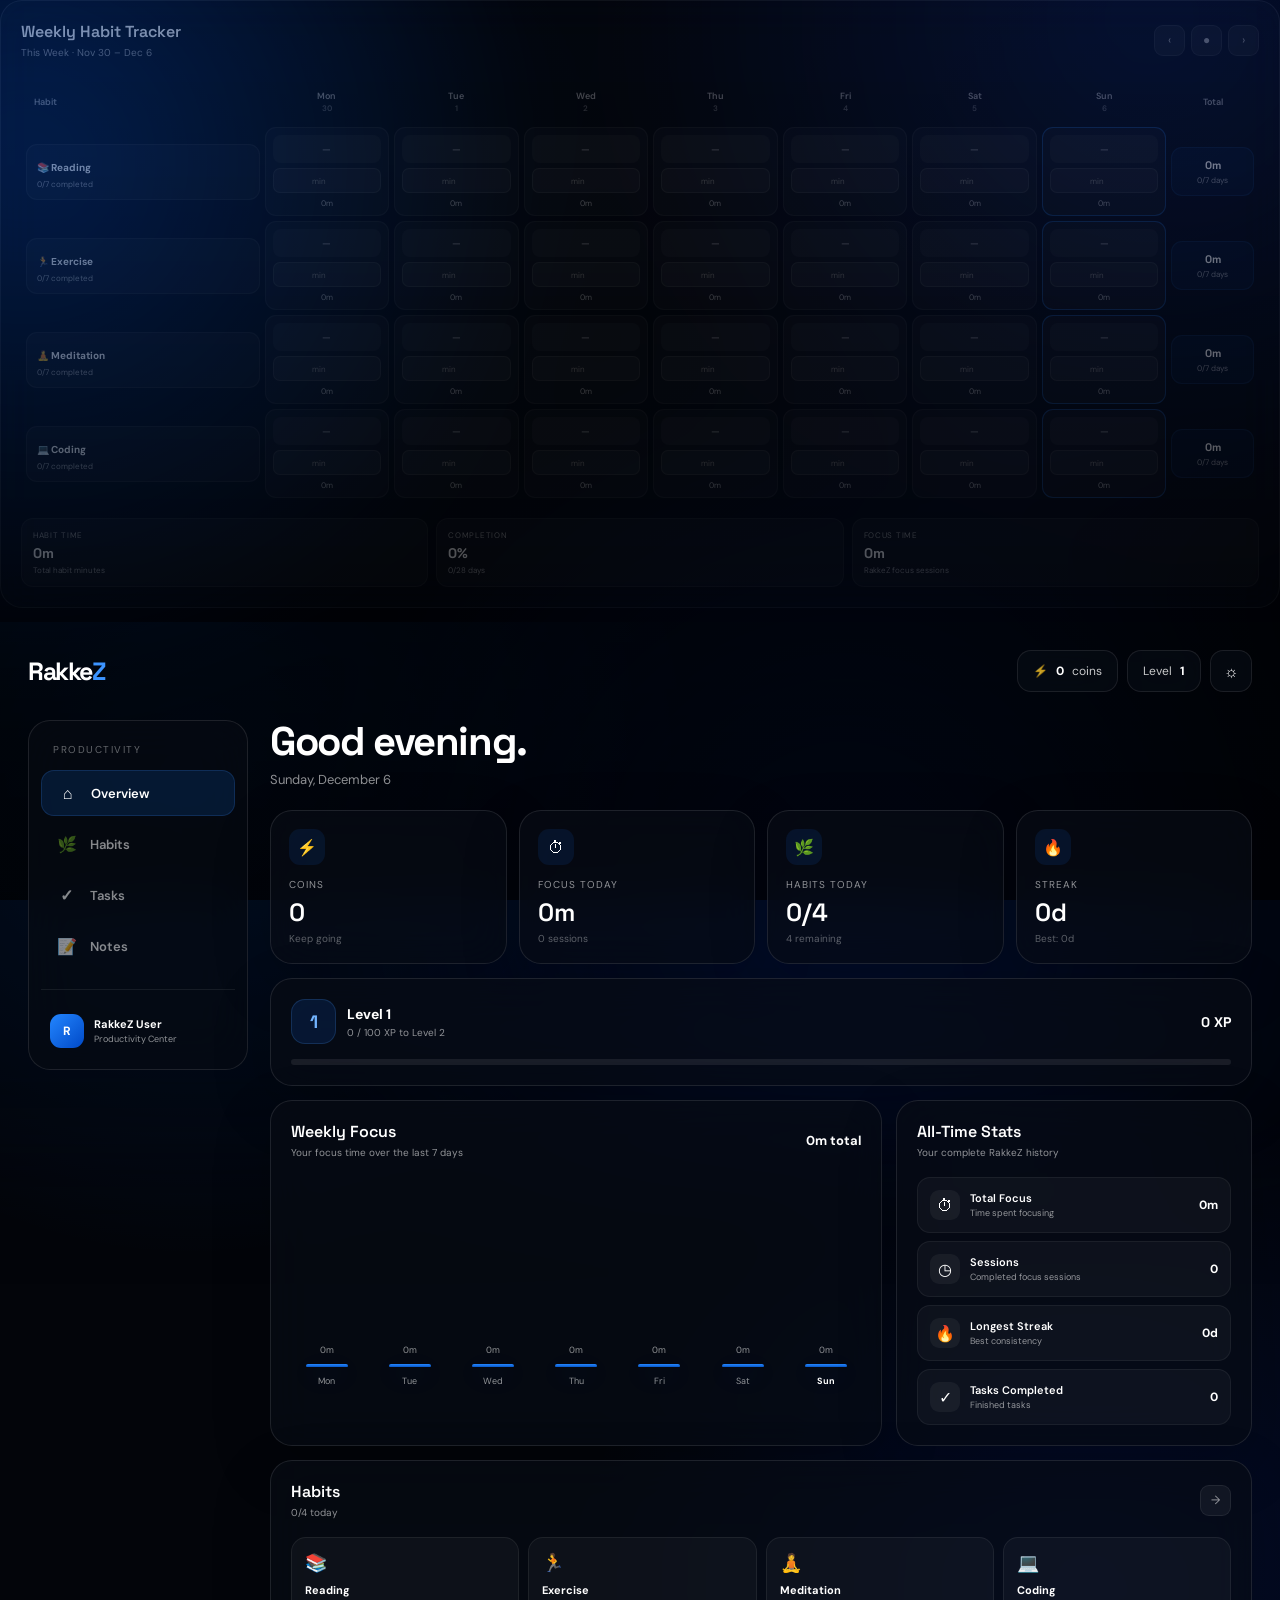
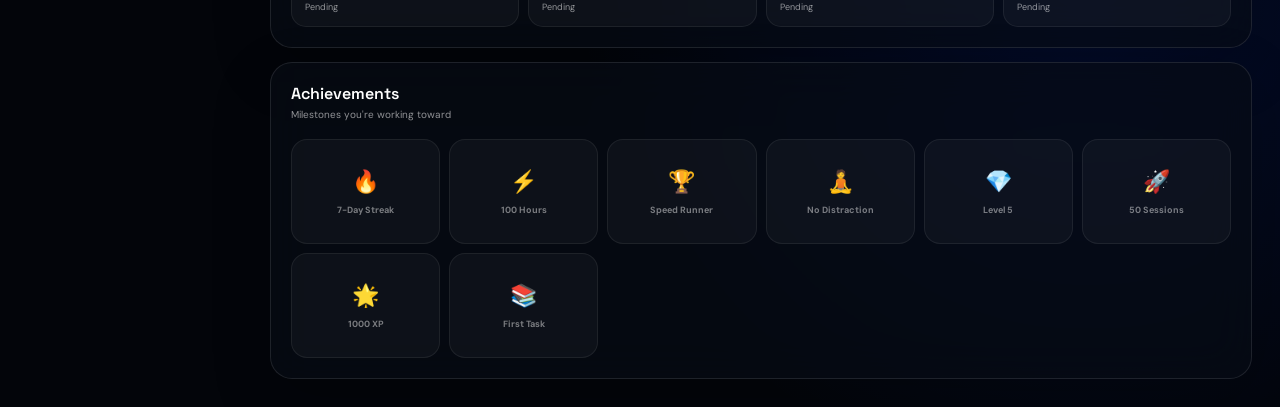
==== commit bb5e3859: "Update productivity.html" ====
--- a/productivity.html
+++ b/productivity.html
@@ -1320,6 +1320,5691 @@
 .achievement.unlocked .achievement-name {
 
     color: white;
+
+}
+
+
+/* =========================================================
+   HABITS PAGE
+========================================================= */
+
+.page-toolbar {
+
+    display: flex;
+
+    align-items: center;
+
+    justify-content: space-between;
+
+    gap: 10px;
+
+    margin-bottom: 16px;
+
+}
+
+
+.progress-summary {
+
+    color: var(--muted);
+
+    font-size: 12px;
+
+}
+
+
+.primary-button {
+
+    height: 42px;
+
+    padding: 0 16px;
+
+    display: flex;
+
+    align-items: center;
+
+    justify-content: center;
+
+    gap: 7px;
+
+    border-radius: 13px;
+
+    background:
+        linear-gradient(
+            180deg,
+            #2386ff,
+            #1478ff
+        );
+
+    color: white;
+
+    font-size: 12px;
+
+    font-weight: 700;
+
+    box-shadow:
+        0 8px 25px rgba(20,120,255,.16);
+
+    transition: .2s;
+
+}
+
+
+.primary-button:hover {
+
+    transform:
+        translateY(-1px);
+
+    filter:
+        brightness(1.06);
+
+}
+
+
+
+
+/* =========================================================
+   HABIT CARDS
+========================================================= */
+
+.habits-grid {
+
+    display: grid;
+
+    grid-template-columns:
+        repeat(2, minmax(0,1fr));
+
+    gap: 13px;
+
+}
+
+
+.habit-card {
+
+    padding: 18px;
+
+}
+
+
+.habit-top {
+
+    display: flex;
+
+    align-items: center;
+
+    justify-content: space-between;
+
+}
+
+
+.habit-main {
+
+    display: flex;
+
+    align-items: center;
+
+    gap: 11px;
+
+}
+
+
+.habit-icon-large {
+
+    width: 42px;
+    height: 42px;
+
+    display: flex;
+
+    align-items: center;
+    justify-content: center;
+
+    border-radius: 13px;
+
+    background:
+        rgba(255,255,255,.05);
+
+    font-size: 20px;
+
+}
+
+
+.habit-name {
+
+    font-size: 14px;
+
+    font-weight: 700;
+
+}
+
+
+.habit-streak {
+
+    margin-top: 3px;
+
+    color: var(--muted);
+
+    font-size: 9px;
+
+}
+
+
+.habit-actions {
+
+    display: flex;
+
+    gap: 5px;
+
+}
+
+
+.small-button {
+
+    width: 31px;
+    height: 31px;
+
+    display: flex;
+
+    align-items: center;
+    justify-content: center;
+
+    border-radius: 9px;
+
+    background:
+        rgba(255,255,255,.05);
+
+    border:
+        1px solid rgba(255,255,255,.07);
+
+    color:
+        rgba(255,255,255,.55);
+
+    font-size: 12px;
+
+}
+
+
+.small-button:hover {
+
+    background:
+        rgba(255,255,255,.10);
+
+    color: white;
+
+}
+
+
+.habit-progress-row {
+
+    display: flex;
+
+    justify-content: space-between;
+
+    align-items: center;
+
+    margin-top: 18px;
+
+}
+
+
+.habit-percent {
+
+    font-size: 11px;
+
+    font-weight: 700;
+
+}
+
+
+.habit-progress {
+
+    height: 5px;
+
+    margin-top: 7px;
+
+    border-radius: 20px;
+
+    overflow: hidden;
+
+    background:
+        rgba(255,255,255,.08);
+
+}
+
+
+.habit-progress-fill {
+
+    height: 100%;
+
+    width: 0%;
+
+    background:
+        linear-gradient(
+            90deg,
+            #2386ff,
+            #61adff
+        );
+
+    border-radius: 20px;
+
+}
+
+
+.week-days {
+
+    display: grid;
+
+    grid-template-columns:
+        repeat(7,1fr);
+
+    gap: 5px;
+
+    margin-top: 14px;
+
+}
+
+
+.day {
+
+    display: flex;
+
+    flex-direction: column;
+
+    align-items: center;
+
+    gap: 5px;
+
+}
+
+
+.day-name {
+
+    font-size: 8px;
+
+    color: var(--muted);
+
+}
+
+
+.day-dot {
+
+    width: 21px;
+    height: 21px;
+
+    display: flex;
+
+    align-items: center;
+    justify-content: center;
+
+    border-radius: 7px;
+
+    background:
+        rgba(255,255,255,.05);
+
+    border:
+        1px solid rgba(255,255,255,.06);
+
+    font-size: 9px;
+
+}
+
+
+.day.done .day-dot {
+
+    background:
+        #1478ff;
+
+    border-color:
+        #1478ff;
+
+}
+
+
+.day.today .day-name {
+
+    color: white;
+
+    font-weight: 700;
+
+}
+
+
+.habit-check {
+
+    width: 100%;
+
+    height: 38px;
+
+    margin-top: 14px;
+
+    border-radius: 11px;
+
+    background:
+        rgba(255,255,255,.055);
+
+    border:
+        1px solid rgba(255,255,255,.08);
+
+    font-size: 11px;
+
+    font-weight: 700;
+
+}
+
+
+.habit-check:hover {
+
+    border-color:
+        rgba(255,255,255,.18);
+
+}
+
+
+.habit-check.completed {
+
+    background:
+        rgba(74,222,128,.10);
+
+    border-color:
+        rgba(74,222,128,.20);
+
+    color:
+        #72e69a;
+
+}
+
+
+/* =========================================================
+   TASKS
+========================================================= */
+
+.task-input {
+
+    display: flex;
+
+    gap: 8px;
+
+    margin-bottom: 15px;
+
+}
+
+
+.input {
+
+    width: 100%;
+
+    height: 44px;
+
+    padding: 0 13px;
+
+    border-radius: 12px;
+
+    background:
+        rgba(255,255,255,.045);
+
+    border:
+        1px solid var(--border);
+
+    color: white;
+
+    font-size: 12px;
+
+}
+
+
+.input::placeholder {
+
+    color:
+        rgba(255,255,255,.35);
+
+}
+
+
+.input:focus {
+
+    border-color:
+        #2383ff;
+
+    background:
+        rgba(255,255,255,.06);
+
+}
+
+
+.task-add-button {
+
+    width: 45px;
+    height: 44px;
+
+    flex-shrink: 0;
+
+    border-radius: 12px;
+
+    background:
+        #1478ff;
+
+    font-size: 20px;
+
+}
+
+
+.task-list {
+
+    display: flex;
+
+    flex-direction: column;
+
+    gap: 8px;
+
+}
+
+
+.task-row {
+
+    display: flex;
+
+    align-items: center;
+
+    gap: 11px;
+
+    padding: 13px;
+
+    border-radius: 14px;
+
+    background:
+        rgba(255,255,255,.035);
+
+    border:
+        1px solid rgba(255,255,255,.07);
+
+}
+
+
+.task-check {
+
+    width: 21px;
+    height: 21px;
+
+    flex-shrink: 0;
+
+    border-radius: 7px;
+
+    display: flex;
+
+    align-items: center;
+    justify-content: center;
+
+    background: transparent;
+
+    border:
+        1px solid rgba(255,255,255,.22);
+
+    font-size: 11px;
+
+}
+
+
+.task-row.completed .task-check {
+
+    background:
+        #1478ff;
+
+    border-color:
+        #1478ff;
+
+}
+
+
+.task-content {
+
+    flex: 1;
+
+    min-width: 0;
+
+}
+
+
+.task-title {
+
+    font-size: 12px;
+
+    font-weight: 600;
+
+    word-break: break-word;
+
+}
+
+
+.task-row.completed .task-title {
+
+    text-decoration:
+        line-through;
+
+    color:
+        rgba(255,255,255,.35);
+
+}
+
+
+.task-meta {
+
+    margin-top: 3px;
+
+    color: var(--muted);
+
+    font-size: 9px;
+
+}
+
+
+.task-actions {
+
+    display: flex;
+
+    gap: 4px;
+
+}
+
+
+/* =========================================================
+   NOTES
+========================================================= */
+
+.notes-layout {
+
+    display: grid;
+
+    grid-template-columns: 270px minmax(0,1fr);
+
+    min-height: 650px;
+
+    overflow: hidden;
+
+    border-radius: 22px;
+
+    background:
+        rgba(8,13,22,.68);
+
+    border:
+        1px solid var(--border);
+
+    backdrop-filter:
+        blur(24px);
+
+}
+
+
+.notes-sidebar {
+
+    border-right:
+        1px solid rgba(255,255,255,.08);
+
+    background:
+        rgba(255,255,255,.018);
+
+}
+
+
+.notes-header {
+
+    height: 68px;
+
+    padding: 0 14px;
+
+    display: flex;
+
+    align-items: center;
+
+    justify-content: space-between;
+
+    border-bottom:
+        1px solid rgba(255,255,255,.07);
+
+}
+
+
+.notes-title {
+
+    font-family:
+        "Space Grotesk";
+
+    font-size: 16px;
+
+    font-weight: 600;
+
+}
+
+
+.note-list {
+
+    padding: 9px;
+
+    display: flex;
+
+    flex-direction: column;
+
+    gap: 5px;
+
+}
+
+
+.note-item {
+
+    padding: 12px;
+
+    border-radius: 12px;
+
+    cursor: pointer;
+
+    transition: .2s;
+
+}
+
+
+.note-item:hover {
+
+    background:
+        rgba(255,255,255,.05);
+
+}
+
+
+.note-item.active {
+
+    background:
+        rgba(20,120,255,.13);
+
+}
+
+
+.note-item-title {
+
+    font-size: 11px;
+
+    font-weight: 700;
+
+    white-space: nowrap;
+
+    overflow: hidden;
+
+    text-overflow: ellipsis;
+
+}
+
+
+.note-item-preview {
+
+    margin-top: 4px;
+
+    color: var(--muted);
+
+    font-size: 9px;
+
+    white-space: nowrap;
+
+    overflow: hidden;
+
+    text-overflow: ellipsis;
+
+}
+
+
+.note-item-date {
+
+    margin-top: 5px;
+
+    color:
+        rgba(255,255,255,.30);
+
+    font-size: 8px;
+
+}
+
+
+.notes-editor {
+
+    display: flex;
+
+    flex-direction: column;
+
+    min-width: 0;
+
+}
+
+
+.editor-toolbar {
+
+    height: 68px;
+
+    padding: 0 18px;
+
+    display: flex;
+
+    align-items: center;
+
+    justify-content: space-between;
+
+    border-bottom:
+        1px solid rgba(255,255,255,.07);
+
+}
+
+
+.auto-save {
+
+    display: flex;
+
+    align-items: center;
+
+    gap: 7px;
+
+    color:
+        rgba(255,255,255,.40);
+
+    font-size: 9px;
+
+}
+
+
+.save-dot {
+
+    width: 6px;
+    height: 6px;
+
+    border-radius: 50%;
+
+    background:
+        #4ade80;
+
+    box-shadow:
+        0 0 10px rgba(74,222,128,.6);
+
+}
+
+
+.editor-actions {
+
+    display: flex;
+
+    gap: 6px;
+
+}
+
+
+.note-editor {
+
+    flex: 1;
+
+    padding: 30px;
+
+    display: flex;
+
+    flex-direction: column;
+
+}
+
+
+.note-title-input {
+
+    width: 100%;
+
+    border: 0;
+
+    background: transparent;
+
+    color: white;
+
+    font-family:
+        "Space Grotesk";
+
+    font-size: 26px;
+
+    font-weight: 600;
+
+    letter-spacing: -.7px;
+
+}
+
+
+.note-title-input::placeholder {
+
+    color:
+        rgba(255,255,255,.25);
+
+}
+
+
+.note-body {
+
+    flex: 1;
+
+    width: 100%;
+
+    margin-top: 15px;
+
+    resize: none;
+
+    border: 0;
+
+    background: transparent;
+
+    color:
+        rgba(255,255,255,.78);
+
+    font-size: 13px;
+
+    line-height: 1.8;
+
+}
+
+
+.note-body::placeholder {
+
+    color:
+        rgba(255,255,255,.25);
+
+}
+
+
+/* =========================================================
+   EMPTY STATE
+========================================================= */
+
+.empty {
+
+    padding: 50px 20px;
+
+    text-align: center;
+
+    color: var(--muted);
+
+}
+
+
+.empty-icon {
+
+    font-size: 30px;
+
+    margin-bottom: 10px;
+
+}
+
+
+.empty strong {
+
+    display: block;
+
+    color: white;
+
+    font-size: 13px;
+
+}
+
+
+.empty p {
+
+    margin-top: 5px;
+
+    font-size: 10px;
+
+}
+
+
+/* =========================================================
+   MODAL
+========================================================= */
+
+.modal {
+
+    position: fixed;
+
+    inset: 0;
+
+    z-index: 9999;
+
+    display: none;
+
+    align-items: center;
+    justify-content: center;
+
+    padding: 20px;
+
+    background:
+        rgba(0,0,0,.55);
+
+    backdrop-filter:
+        blur(18px);
+
+}
+
+
+.modal.show {
+
+    display: flex;
+
+}
+
+
+.modal-box {
+
+    width: min(450px, 100%);
+
+    padding: 24px;
+
+    border-radius: 24px;
+
+    background:
+        rgba(8,13,22,.94);
+
+    border:
+        1px solid rgba(255,255,255,.13);
+
+    box-shadow:
+        var(--shadow);
+
+}
+
+
+.modal-head {
+
+    display: flex;
+
+    align-items: center;
+
+    justify-content: space-between;
+
+    margin-bottom: 20px;
+
+}
+
+
+.modal-title {
+
+    font-family:
+        "Space Grotesk";
+
+    font-size: 20px;
+
+    font-weight: 600;
+
+}
+
+
+.form-group {
+
+    margin-bottom: 13px;
+
+}
+
+
+.form-label {
+
+    display: block;
+
+    margin-bottom: 7px;
+
+    color: var(--muted);
+
+    font-size: 10px;
+
+    text-transform: uppercase;
+
+    letter-spacing: 1px;
+
+}
+
+
+.form-input {
+
+    width: 100%;
+
+    height: 44px;
+
+    padding: 0 12px;
+
+    border-radius: 12px;
+
+    border:
+        1px solid var(--border);
+
+    background:
+        rgba(255,255,255,.05);
+
+    color: white;
+
+}
+
+
+.emoji-input {
+
+    font-size: 20px;
+
+}
+
+
+.modal-actions {
+
+    display: flex;
+
+    gap: 8px;
+
+    margin-top: 20px;
+
+}
+
+
+.modal-actions button {
+
+    flex: 1;
+
+    height: 44px;
+
+    border-radius: 12px;
+
+    font-size: 11px;
+
+    font-weight: 700;
+
+}
+
+
+.cancel-button {
+
+    background:
+        rgba(255,255,255,.06);
+
+    border:
+        1px solid var(--border);
+
+}
+
+
+.save-button {
+
+    background:
+        #1478ff;
+
+}
+
+
+/* =========================================================
+   TOAST
+========================================================= */
+
+.toast {
+
+    position: fixed;
+
+    right: 25px;
+
+    bottom: 25px;
+
+    z-index: 99999;
+
+    padding: 12px 15px;
+
+    border-radius: 13px;
+
+    background:
+        rgba(8,13,22,.90);
+
+    border:
+        1px solid rgba(255,255,255,.12);
+
+    backdrop-filter:
+        blur(20px);
+
+    color: white;
+
+    font-size: 11px;
+
+    box-shadow:
+        0 20px 50px rgba(0,0,0,.35);
+
+    transform:
+        translateY(20px);
+
+    opacity: 0;
+
+    pointer-events: none;
+
+    transition: .25s;
+
+}
+
+
+.toast.show {
+
+    transform:
+        translateY(0);
+
+    opacity: 1;
+
+}
+
+
+
+    /* =========================================================
+   WEEKLY HABIT TRACKER
+========================================================= */
+
+.weekly-habit-panel {
+
+    margin-bottom: 14px;
+
+}
+
+
+.weekly-table {
+
+    width: 100%;
+
+    min-width: 720px;
+
+    border-collapse: separate;
+
+    border-spacing: 5px;
+
+}
+
+
+.weekly-table th {
+
+    padding: 8px;
+
+    color: var(--muted);
+
+    font-size: 9px;
+
+    font-weight: 600;
+
+    text-align: center;
+
+}
+
+
+.weekly-table th:first-child {
+
+    text-align: left;
+
+    min-width: 150px;
+
+}
+
+
+.weekly-habit-name {
+
+    padding: 10px;
+
+    border-radius: 11px;
+
+    background:
+        rgba(255,255,255,.035);
+
+    border:
+        1px solid rgba(255,255,255,.06);
+
+    white-space: nowrap;
+
+}
+
+
+.weekly-habit-name strong {
+
+    font-size: 10px;
+
+}
+
+
+.weekly-habit-name span {
+
+    display: block;
+
+    margin-top: 3px;
+
+    color: var(--muted);
+
+    font-size: 8px;
+
+}
+
+
+.weekly-day {
+
+    min-width: 72px;
+
+    padding: 7px;
+
+    border-radius: 11px;
+
+    background:
+        rgba(255,255,255,.035);
+
+    border:
+        1px solid rgba(255,255,255,.06);
+
+    text-align: center;
+
+}
+
+
+.weekly-day.today {
+
+    border-color:
+        rgba(35,134,255,.35);
+
+}
+
+
+.weekly-day.completed {
+
+    background:
+        rgba(74,222,128,.07);
+
+    border-color:
+        rgba(74,222,128,.20);
+
+}
+
+
+.weekly-day-button {
+
+    width: 100%;
+
+    min-height: 28px;
+
+    border-radius: 8px;
+
+    background:
+        rgba(255,255,255,.045);
+
+    color: var(--muted);
+
+    font-size: 10px;
+
+}
+
+
+.weekly-day.completed .weekly-day-button {
+
+    background:
+        rgba(74,222,128,.12);
+
+    color: #72e69a;
+
+}
+
+
+.weekly-hours {
+
+    margin-top: 5px;
+
+    color: var(--muted);
+
+    font-size: 8px;
+
+}
+
+
+.weekly-total-cell {
+
+    padding: 10px;
+
+    border-radius: 11px;
+
+    background:
+        rgba(20,120,255,.07);
+
+    border:
+        1px solid rgba(60,145,255,.12);
+
+    text-align: center;
+
+}
+
+
+.weekly-total-cell strong {
+
+    display: block;
+
+    font-family:
+        "Space Grotesk";
+
+    font-size: 11px;
+
+}
+
+
+.weekly-total-cell span {
+
+    display: block;
+
+    margin-top: 3px;
+
+    color: var(--muted);
+
+    font-size: 8px;
+
+}
+
+
+.weekly-summary-card {
+
+    flex: 1;
+
+    min-width: 120px;
+
+    padding: 11px;
+
+    border-radius: 12px;
+
+    background:
+        rgba(255,255,255,.035);
+
+    border:
+        1px solid rgba(255,255,255,.06);
+
+}
+
+
+.weekly-summary-label {
+
+    color: var(--muted);
+
+    font-size: 8px;
+
+    text-transform: uppercase;
+
+    letter-spacing: .7px;
+
+}
+
+
+.weekly-summary-value {
+
+    margin-top: 4px;
+
+    font-family:
+        "Space Grotesk";
+
+    font-size: 14px;
+
+    font-weight: 700;
+
+}
+
+
+.weekly-summary-extra {
+
+    margin-top: 3px;
+
+    color: var(--muted);
+
+    font-size: 8px;
+
+}
+
+
+.weekly-time-input {
+
+    width: 100%;
+
+    height: 25px;
+
+    margin-top: 5px;
+
+    padding: 0 5px;
+
+    border-radius: 7px;
+
+    border:
+        1px solid rgba(255,255,255,.08);
+
+    background:
+        rgba(255,255,255,.045);
+
+    color: white;
+
+    text-align: center;
+
+    font-size: 8px;
+
+}
+
+
+.weekly-time-input:focus {
+
+    border-color:
+        #2383ff;
+
+}
+
+
+body.light .weekly-day,
+body.light .weekly-habit-name,
+body.light .weekly-summary-card {
+
+    background:
+        rgba(0,0,0,.025);
+
+    border-color:
+        rgba(0,0,0,.07);
+
+}
+
+
+body.light .weekly-time-input {
+
+    color: #111827;
+
+    background:
+        rgba(0,0,0,.035);
+
+}
+
+
+/* =========================================================
+   RESPONSIVE
+========================================================= */
+
+@media(max-width:1050px) {
+
+    .layout {
+
+        grid-template-columns: 185px minmax(0,1fr);
+
+    }
+
+    .stats-grid {
+
+        grid-template-columns:
+            repeat(2,1fr);
+
+    }
+
+    .achievements {
+
+        grid-template-columns:
+            repeat(3,1fr);
+
+    }
+
+}
+
+
+@media(max-width:800px) {
+
+    .page {
+
+        padding: 18px;
+
+    }
+
+    .layout {
+
+        display: block;
+
+    }
+
+    .sidebar {
+
+        position: static;
+
+        margin-bottom: 15px;
+
+    }
+
+    .nav {
+
+        flex-direction: row;
+
+        overflow-x: auto;
+
+    }
+
+    .nav-button {
+
+        min-width: 105px;
+
+        justify-content: center;
+
+        flex-direction: column;
+
+        gap: 3px;
+
+        height: 58px;
+
+        font-size: 9px;
+
+    }
+
+    .sidebar-title,
+    .sidebar-bottom {
+
+        display: none;
+
+    }
+
+    .two-column {
+
+        grid-template-columns: 1fr;
+
+    }
+
+    .habit-preview {
+
+        grid-template-columns:
+            repeat(2,1fr);
+
+    }
+
+    .notes-layout {
+
+        grid-template-columns: 1fr;
+
+        min-height: 650px;
+
+    }
+
+    .notes-sidebar {
+
+        display: none;
+
+    }
+
+}
+
+
+@media(max-width:600px) {
+
+    .topbar {
+
+        margin-bottom: 22px;
+
+    }
+
+    .top-pill {
+
+        display: none;
+
+    }
+
+    .page-header h1 {
+
+        font-size: 30px;
+
+    }
+
+    .stats-grid {
+
+        grid-template-columns:
+            repeat(2,1fr);
+
+    }
+
+    .stat-card {
+
+        min-height: 115px;
+
+        padding: 14px;
+
+    }
+
+    .stat-number {
+
+        font-size: 21px;
+
+    }
+
+    .habits-grid {
+
+        grid-template-columns: 1fr;
+
+    }
+
+    .achievements {
+
+        grid-template-columns:
+            repeat(2,1fr);
+
+    }
+
+    .chart {
+
+        gap: 7px;
+
+    }
+
+    .note-editor {
+
+        padding: 22px;
+
+    }
+
+    .note-title-input {
+
+        font-size: 22px;
+
+    }
+
+}
+
+
+@media(max-width:420px) {
+
+    .page {
+
+        padding: 13px;
+
+    }
+
+    .stats-grid {
+
+        gap: 8px;
+
+    }
+
+    .section-card,
+    .level-card,
+    .stat-card {
+
+        padding: 14px;
+
+    }
+
+}
+
+
+/* =========================================================
+   LIGHT MODE
+========================================================= */
+
+body.light {
+
+    --text: #111827;
+
+    --muted: rgba(17,24,39,.55);
+
+    --border: rgba(0,0,0,.10);
+
+    --border-hover: rgba(0,0,0,.20);
+
+}
+
+
+body.light {
+
+    background: #f5f7fb;
+
+}
+
+
+body.light .app {
+
+    background:
+
+        radial-gradient(
+            circle at 20% 20%,
+            rgba(75,150,255,.28),
+            transparent 35%
+        ),
+
+        #f5f7fb;
+
+}
+
+
+body.light .bg-gradient {
+
+    opacity: .12;
+
+}
+
+
+body.light .card,
+body.light .sidebar,
+body.light .notes-layout {
+
+    background:
+        rgba(255,255,255,.68);
+
+    border-color:
+        rgba(0,0,0,.09);
+
+}
+
+
+body.light .top-pill,
+body.light .icon-button {
+
+    color: #111827;
+
+    background:
+        rgba(255,255,255,.65);
+
+    border-color:
+        rgba(0,0,0,.09);
+
+}
+
+
+body.light .stat-number,
+body.light .card-title,
+body.light .page-header h1,
+body.light .habit-name,
+body.light .task-title,
+body.light .note-title-input,
+body.light .modal-title {
+
+    color: #111827;
+
+}
+
+
+body.light .nav-button {
+
+    color:
+        rgba(17,24,39,.55);
+
+}
+
+
+body.light .nav-button.active {
+
+    color: #111827;
+
+}
+
+
+body.light .quick-item,
+body.light .habit-card,
+body.light .task-row,
+body.light .habit-mini {
+
+    background:
+        rgba(0,0,0,.025);
+
+    border-color:
+        rgba(0,0,0,.07);
+
+}
+
+
+body.light .input,
+body.light .form-input {
+
+    color: #111827;
+
+    background:
+        rgba(0,0,0,.035);
+
+}
+
+
+body.light .note-body {
+
+    color:
+        rgba(17,24,39,.75);
+
+}
+
+
+</style>
+
+</head>
+
+
+<body>
+
+<div class="card section-card weekly-habit-panel">
+
+    <div class="card-header">
+
+        <div>
+
+            <div class="card-title">
+                Weekly Habit Tracker
+            </div>
+
+            <div
+                class="card-subtitle"
+                id="habitWeekLabel"
+            >
+                This Week
+            </div>
+
+        </div>
+
+        <div style="display:flex;gap:6px;">
+
+            <button
+                class="small-button"
+                id="previousHabitWeek"
+                title="Previous week"
+            >
+                ‹
+            </button>
+
+            <button
+                class="small-button"
+                id="currentHabitWeek"
+                title="Current week"
+            >
+                ●
+            </button>
+
+            <button
+                class="small-button"
+                id="nextHabitWeek"
+                title="Next week"
+            >
+                ›
+            </button>
+
+        </div>
+
+    </div>
+
+
+    <div
+        id="weeklyHabitTracker"
+        style="overflow-x:auto;"
+    ></div>
+
+
+    <div
+        id="weeklyHabitSummary"
+        style="
+            margin-top:15px;
+            display:flex;
+            gap:8px;
+            flex-wrap:wrap;
+        "
+    ></div>
+
+</div>
+
+<div class="app">
+
+    <div class="background">
+
+        <div class="bg-gradient"></div>
+
+        <div class="bg-overlay"></div>
+
+    </div>
+
+
+    <div class="page">
+
+        <!-- =================================================
+             HEADER
+        ================================================== -->
+
+        <header class="topbar">
+
+            <div class="logo">
+                Rakke<span>Z</span>
+            </div>
+
+            <div class="top-right">
+
+                <div class="top-pill">
+                    ⚡
+                    <strong id="headerCoins">0</strong>
+                    coins
+                </div>
+
+                <div class="top-pill">
+                    Level
+                    <strong id="headerLevel">1</strong>
+                </div>
+
+                <button
+                    class="icon-button"
+                    id="themeButton"
+                    title="Toggle theme"
+                >
+                    ☼
+                </button>
+
+            </div>
+
+        </header>
+
+
+        <!-- =================================================
+             MAIN LAYOUT
+        ================================================== -->
+
+        <div class="layout">
+
+
+            <!-- =================================================
+                 SIDEBAR
+            ================================================== -->
+
+            <aside class="sidebar">
+
+                <div class="sidebar-title">
+                    Productivity
+                </div>
+
+                <nav class="nav">
+
+                    <button
+                        class="nav-button active"
+                        data-tab="overview"
+                    >
+                        <span class="nav-icon">⌂</span>
+                        Overview
+                    </button>
+
+                    <button
+                        class="nav-button"
+                        data-tab="habits"
+                    >
+                        <span class="nav-icon">🌿</span>
+                        Habits
+                    </button>
+
+                    <button
+                        class="nav-button"
+                        data-tab="tasks"
+                    >
+                        <span class="nav-icon">✓</span>
+                        Tasks
+                    </button>
+
+                    <button
+                        class="nav-button"
+                        data-tab="notes"
+                    >
+                        <span class="nav-icon">📝</span>
+                        Notes
+                    </button>
+
+                </nav>
+
+
+                <div class="sidebar-bottom">
+
+                    <div class="mini-profile">
+
+                        <div class="avatar">
+                            R
+                        </div>
+
+                        <div class="profile-info">
+
+                            <strong>RakkeZ User</strong>
+
+                            <span>
+                                Productivity Center
+                            </span>
+
+                        </div>
+
+                    </div>
+
+                </div>
+
+            </aside>
+
+
+            <!-- =================================================
+                 CONTENT
+            ================================================== -->
+
+            <main class="content">
+
+
+                <!-- =================================================
+                     OVERVIEW
+                ================================================== -->
+
+                <section
+                    class="tab-content active"
+                    id="overview"
+                >
+
+                    <div class="page-header">
+
+                        <h1>
+                            Good evening.
+                        </h1>
+
+                        <p id="dateText">
+                            Tuesday, August 25
+                        </p>
+
+                    </div>
+
+
+                    <!-- TOP STATS -->
+
+                    <div class="stats-grid">
+
+
+                        <div class="card stat-card">
+
+                            <div class="stat-icon">
+                                ⚡
+                            </div>
+
+                            <div class="stat-label">
+                                Coins
+                            </div>
+
+                            <div
+                                class="stat-number"
+                                id="coinsValue"
+                            >
+                                0
+                            </div>
+
+                            <div class="stat-extra">
+                                Keep going
+                            </div>
+
+                        </div>
+
+
+                        <div class="card stat-card">
+
+                            <div class="stat-icon">
+                                ⏱
+                            </div>
+
+                            <div class="stat-label">
+                                Focus Today
+                            </div>
+
+                            <div
+                                class="stat-number"
+                                id="todayFocus"
+                            >
+                                0m
+                            </div>
+
+                            <div
+                                class="stat-extra"
+                                id="todaySessions"
+                            >
+                                0 sessions
+                            </div>
+
+                        </div>
+
+
+                        <div class="card stat-card">
+
+                            <div class="stat-icon">
+                                🌿
+                            </div>
+
+                            <div class="stat-label">
+                                Habits Today
+                            </div>
+
+                            <div
+                                class="stat-number"
+                                id="habitProgress"
+                            >
+                                0/4
+                            </div>
+
+                            <div
+                                class="stat-extra"
+                                id="habitRemaining"
+                            >
+                                4 remaining
+                            </div>
+
+                        </div>
+
+
+                        <div class="card stat-card">
+
+                            <div class="stat-icon">
+                                🔥
+                            </div>
+
+                            <div class="stat-label">
+                                Streak
+                            </div>
+
+                            <div
+                                class="stat-number"
+                                id="streakValue"
+                            >
+                                0d
+                            </div>
+
+                            <div
+                                class="stat-extra"
+                                id="bestStreak"
+                            >
+                                Best: 0d
+                            </div>
+
+                        </div>
+
+                    </div>
+
+
+                    <!-- LEVEL -->
+
+                    <div class="card level-card">
+
+                        <div class="level-row">
+
+                            <div class="level-title">
+
+                                <div
+                                    class="level-number"
+                                    id="levelNumber"
+                                >
+                                    1
+                                </div>
+
+                                <div>
+
+                                    <div class="level-name">
+                                        Level <span id="levelName">1</span>
+                                    </div>
+
+                                    <div
+                                        class="level-xp"
+                                        id="levelDescription"
+                                    >
+                                        0 / 100 XP to Level 2
+                                    </div>
+
+                                </div>
+
+                            </div>
+
+                            <div
+                                class="xp-value"
+                                id="totalXP"
+                            >
+                                0 XP
+                            </div>
+
+                        </div>
+
+                        <div class="xp-bar">
+
+                            <div
+                                class="xp-progress"
+                                id="xpProgress"
+                            ></div>
+
+                        </div>
+
+                    </div>
+
+
+                    <!-- WEEK + QUICK STATS -->
+
+                    <div class="two-column">
+
+
+                        <div class="card section-card">
+
+                            <div class="card-header">
+
+                                <div>
+
+                                    <div class="card-title">
+                                        Weekly Focus
+                                    </div>
+
+                                    <div class="card-subtitle">
+                                        Your focus time over the last 7 days
+                                    </div>
+
+                                </div>
+
+                                <strong
+                                    id="weeklyTotal"
+                                    style="font-size:13px;"
+                                >
+                                    0m total
+                                </strong>
+
+                            </div>
+
+
+                            <div
+                                class="chart"
+                                id="weeklyChart"
+                            ></div>
+
+                        </div>
+
+
+                        <div class="card section-card">
+
+                            <div class="card-header">
+
+                                <div>
+
+                                    <div class="card-title">
+                                        All-Time Stats
+                                    </div>
+
+                                    <div class="card-subtitle">
+                                        Your complete RakkeZ history
+                                    </div>
+
+                                </div>
+
+                            </div>
+
+
+                            <div class="quick-list">
+
+
+                                <div class="quick-item">
+
+                                    <div class="quick-left">
+
+                                        <div class="quick-icon">
+                                            ⏱
+                                        </div>
+
+                                        <div>
+
+                                            <div class="quick-name">
+                                                Total Focus
+                                            </div>
+
+                                            <div class="quick-description">
+                                                Time spent focusing
+                                            </div>
+
+                                        </div>
+
+                                    </div>
+
+                                    <div
+                                        class="quick-value"
+                                        id="allTimeFocus"
+                                    >
+                                        0m
+                                    </div>
+
+                                </div>
+
+
+                                <div class="quick-item">
+
+                                    <div class="quick-left">
+
+                                        <div class="quick-icon">
+                                            ◷
+                                        </div>
+
+                                        <div>
+
+                                            <div class="quick-name">
+                                                Sessions
+                                            </div>
+
+                                            <div class="quick-description">
+                                                Completed focus sessions
+                                            </div>
+
+                                        </div>
+
+                                    </div>
+
+                                    <div
+                                        class="quick-value"
+                                        id="allTimeSessions"
+                                    >
+                                        0
+                                    </div>
+
+                                </div>
+
+
+                                <div class="quick-item">
+
+                                    <div class="quick-left">
+
+                                        <div class="quick-icon">
+                                            🔥
+                                        </div>
+
+                                        <div>
+
+                                            <div class="quick-name">
+                                                Longest Streak
+                                            </div>
+
+                                            <div class="quick-description">
+                                                Best consistency
+                                            </div>
+
+                                        </div>
+
+                                    </div>
+
+                                    <div
+                                        class="quick-value"
+                                        id="longestStreak"
+                                    >
+                                        0d
+                                    </div>
+
+                                </div>
+
+
+                                <div class="quick-item">
+
+                                    <div class="quick-left">
+
+                                        <div class="quick-icon">
+                                            ✓
+                                        </div>
+
+                                        <div>
+
+                                            <div class="quick-name">
+                                                Tasks Completed
+                                            </div>
+
+                                            <div class="quick-description">
+                                                Finished tasks
+                                            </div>
+
+                                        </div>
+
+                                    </div>
+
+                                    <div
+                                        class="quick-value"
+                                        id="tasksCompleted"
+                                    >
+                                        0
+                                    </div>
+
+                                </div>
+
+
+                            </div>
+
+                        </div>
+
+                    </div>
+
+
+                    <!-- HABITS -->
+
+                    <div class="card section-card"
+                         style="margin-bottom:14px;">
+
+                        <div class="card-header">
+
+                            <div>
+
+                                <div class="card-title">
+                                    Habits
+                                </div>
+
+                                <div
+                                    class="card-subtitle"
+                                    id="overviewHabitSubtitle"
+                                >
+                                    0/4 today
+                                </div>
+
+                            </div>
+
+                            <button
+                                class="small-button"
+                                data-open-tab="habits"
+                            >
+                                →
+                            </button>
+
+                        </div>
+
+                        <div
+                            class="habit-preview"
+                            id="habitPreview"
+                        ></div>
+
+                    </div>
+
+
+                    <!-- ACHIEVEMENTS -->
+
+                    <div class="card section-card">
+
+                        <div class="card-header">
+
+                            <div>
+
+                                <div class="card-title">
+                                    Achievements
+                                </div>
+
+                                <div class="card-subtitle">
+                                    Milestones you're working toward
+                                </div>
+
+                            </div>
+
+                        </div>
+
+
+                        <div
+                            class="achievements"
+                            id="achievements"
+                        ></div>
+
+                    </div>
+
+                </section>
+
+
+                <!-- =================================================
+                     HABITS
+                ================================================== -->
+
+                <section
+                    class="tab-content"
+                    id="habits"
+                >
+
+                    <div class="page-header">
+
+                        <h1>
+                            Habits
+                        </h1>
+
+                        <p>
+                            Build consistency one day at a time.
+                        </p>
+
+                    </div>
+
+
+                    <div class="page-toolbar">
+
+                        <div
+                            class="progress-summary"
+                            id="habitPageProgress"
+                        >
+                            0/4 done today
+                        </div>
+
+                        <button
+                            class="primary-button"
+                            id="addHabitButton"
+                        >
+                            ＋ New Habit
+                        </button>
+
+                    </div>
+
+
+                    <div
+                        class="habits-grid"
+                        id="habitsGrid"
+                    ></div>
+
+                </section>
+
+
+                <!-- =================================================
+                     TASKS
+                ================================================== -->
+
+                <section
+                    class="tab-content"
+                    id="tasks"
+                >
+
+                    <div class="page-header">
+
+                        <h1>
+                            Tasks
+                        </h1>
+
+                        <p>
+                            Keep your next actions clear and simple.
+                        </p>
+
+                    </div>
+
+
+                    <div class="card section-card">
+
+                        <div class="task-input">
+
+                            <input
+                                class="input"
+                                id="taskInput"
+                                placeholder="What needs to be done?"
+                            >
+
+                            <button
+                                class="task-add-button"
+                                id="addTaskButton"
+                            >
+                                +
+                            </button>
+
+                        </div>
+
+
+                        <div
+                            class="task-list"
+                            id="taskList"
+                        ></div>
+
+                    </div>
+
+                </section>
+
+
+                <!-- =================================================
+                     NOTES
+                ================================================== -->
+
+                <section
+                    class="tab-content"
+                    id="notes"
+                >
+
+                    <div class="page-header">
+
+                        <h1>
+                            Notes
+                        </h1>
+
+                        <p>
+                            Capture ideas, plans and thoughts without friction.
+                        </p>
+
+                    </div>
+
+
+                    <div class="notes-layout">
+
+
+                        <aside class="notes-sidebar">
+
+                            <div class="notes-header">
+
+                                <div class="notes-title">
+                                    Notes
+                                </div>
+
+                                <button
+                                    class="small-button"
+                                    id="newNoteButton"
+                                >
+                                    +
+                                </button>
+
+                            </div>
+
+                            <div
+                                class="note-list"
+                                id="noteList"
+                            ></div>
+
+                        </aside>
+
+
+                        <div class="notes-editor">
+
+
+                            <div class="editor-toolbar">
+
+                                <div class="auto-save">
+
+                                    <span class="save-dot"></span>
+
+                                    <span id="saveStatus">
+                                        Saved
+                                    </span>
+
+                                </div>
+
+
+                                <div class="editor-actions">
+
+                                    <button
+                                        class="small-button"
+                                        id="deleteNoteButton"
+                                        title="Delete note"
+                                    >
+                                        🗑
+                                    </button>
+
+                                </div>
+
+                            </div>
+
+
+                            <div class="note-editor">
+
+                                <input
+                                    class="note-title-input"
+                                    id="noteTitle"
+                                    placeholder="Note title"
+                                >
+
+                                <textarea
+                                    class="note-body"
+                                    id="noteBody"
+                                    placeholder="Start writing..."
+                                ></textarea>
+
+                            </div>
+
+                        </div>
+
+                    </div>
+
+                </section>
+
+
+            </main>
+
+        </div>
+
+    </div>
+
+</div>
+
+
+<!-- =========================================================
+     HABIT MODAL
+========================================================= -->
+
+<div
+    class="modal"
+    id="habitModal"
+>
+
+    <div class="modal-box">
+
+        <div class="modal-head">
+
+            <div class="modal-title">
+                <span id="habitModalTitle">
+                    New Habit
+                </span>
+            </div>
+
+            <button
+                class="small-button"
+                id="closeHabitModal"
+            >
+                ×
+            </button>
+
+        </div>
+
+
+        <div class="form-group">
+
+            <label class="form-label">
+                Habit name
+            </label>
+
+            <input
+                class="form-input"
+                id="habitNameInput"
+                placeholder="Reading"
+            >
+
+        </div>
+
+
+        <div class="form-group">
+
+            <label class="form-label">
+                Icon
+            </label>
+
+            <input
+                class="form-input emoji-input"
+                id="habitIconInput"
+                value="🌿"
+                maxlength="4"
+            >
+
+        </div>
+
+
+        <div class="modal-actions">
+
+            <button
+                class="cancel-button"
+                id="cancelHabit"
+            >
+                Cancel
+            </button>
+
+            <button
+                class="save-button"
+                id="saveHabit"
+            >
+                Save Habit
+            </button>
+
+        </div>
+
+    </div>
+
+</div>
+
+
+<!-- =========================================================
+     TOAST
+========================================================= -->
+
+<div
+    class="toast"
+    id="toast"
+>
+    Saved
+</div>
+
+
+<script>
+
+"use strict";
+
+/* =========================================================
+   RAKKEZ PRODUCTIVITY CENTER
+   UPDATED PRODUCTIVITY ENGINE
+
+   FEATURES
+   ---------------------------------------------------------
+   • Daily habits
+   • Full weekly habit tracker
+   • Previous / current / next week
+   • Minutes per habit per day
+   • Weekly habit totals
+   • Weekly total focus
+   • Safe coin rewards
+   • Safe XP rewards
+   • History preservation
+   • Automatic migration from old habit format
+========================================================= */
+
+
+/* =========================================================
+   STORAGE
+========================================================= */
+
+const STORAGE_KEY =
+    "rakkez_productivity_v1";
+
+
+const DEFAULT_DATA = {
+
+    coins: 0,
+
+    xp: 0,
+
+    level: 1,
+
+    focusSessions: [],
+
+    tasks: [],
+
+    habits: [
+
+        {
+            id: "reading",
+
+            name: "Reading",
+
+            icon: "📚",
+
+            history: {}
+
+        },
+
+        {
+            id: "exercise",
+
+            name: "Exercise",
+
+            icon: "🏃",
+
+            history: {}
+
+        },
+
+        {
+            id: "meditation",
+
+            name: "Meditation",
+
+            icon: "🧘",
+
+            history: {}
+
+        },
+
+        {
+            id: "coding",
+
+            name: "Coding",
+
+            icon: "💻",
+
+            history: {}
+
+        }
+
+    ],
+
+    notes: [
+
+        {
+            id: "welcome",
+
+            title:
+                "Welcome to RakkeZ",
+
+            body:
+                "Your productivity space.\n\n" +
+                "Write your thoughts here. Notes are automatically saved.",
+
+            updatedAt:
+                Date.now()
+
+        }
+
+    ]
+
+};
+
+
+let data =
+    loadData();
+
+
+/* =========================================================
+   WEEK STATE
+========================================================= */
+
+let habitWeekOffset = 0;
+
+
+/* =========================================================
+   LOAD DATA
+========================================================= */
+
+function loadData() {
+
+    try {
+
+        const saved =
+            localStorage.getItem(
+                STORAGE_KEY
+            );
+
+
+        if (!saved) {
+
+            return structuredClone(
+                DEFAULT_DATA
+            );
+
+        }
+
+
+        const parsed =
+            JSON.parse(saved);
+
+
+        const result = {
+
+            ...structuredClone(
+                DEFAULT_DATA
+            ),
+
+            ...parsed
+
+        };
+
+
+        /*
+           Make sure arrays always exist.
+        */
+
+        if (!Array.isArray(result.habits)) {
+
+            result.habits = [];
+
+        }
+
+
+        if (!Array.isArray(result.tasks)) {
+
+            result.tasks = [];
+
+        }
+
+
+        if (!Array.isArray(result.focusSessions)) {
+
+            result.focusSessions = [];
+
+        }
+
+
+        if (!Array.isArray(result.notes)) {
+
+            result.notes = [];
+
+        }
+
+
+        /*
+           Migrate old habit history.
+
+           OLD:
+
+           history = {
+               "2026-08-25": true
+           }
+
+           NEW:
+
+           history = {
+               "2026-08-25": {
+                   completed: true,
+                   minutes: 30
+               }
+           }
+        */
+
+        result.habits.forEach(
+            habit => {
+
+                if (!habit.history) {
+
+                    habit.history = {};
+
+                }
+
+
+                Object.keys(
+                    habit.history
+                ).forEach(
+                    key => {
+
+                        const value =
+                            habit.history[key];
+
+
+                        if (
+                            typeof value ===
+                            "boolean"
+                        ) {
+
+                            habit.history[key] = {
+
+                                completed:
+                                    value,
+
+                                minutes:
+                                    0
+
+                            };
+
+                        }
+
+                    }
+                );
+
+            }
+        );
+
+
+        /*
+           Remove impossible coin values.
+        */
+
+        result.coins =
+            Math.max(
+                0,
+                Number(
+                    result.coins || 0
+                )
+            );
+
+
+        result.xp =
+            Math.max(
+                0,
+                Number(
+                    result.xp || 0
+                )
+            );
+
+
+        return result;
+
+    } catch (error) {
+
+        console.error(
+            "RakkeZ data load error:",
+            error
+        );
+
+
+        return structuredClone(
+            DEFAULT_DATA
+        );
+
+    }
+
+}
+
+
+/* =========================================================
+   SAVE
+========================================================= */
+
+function saveData() {
+
+    localStorage.setItem(
+        STORAGE_KEY,
+        JSON.stringify(data)
+    );
+
+
+    window.dispatchEvent(
+        new CustomEvent(
+            "rakkez:data-updated"
+        )
+    );
+
+}
+
+
+/* =========================================================
+   DATE HELPERS
+========================================================= */
+
+function dateKey(
+    date = new Date()
+) {
+
+    const d =
+        new Date(date);
+
+
+    return [
+
+        d.getFullYear(),
+
+        String(
+            d.getMonth() + 1
+        ).padStart(2, "0"),
+
+        String(
+            d.getDate()
+        ).padStart(2, "0")
+
+    ].join("-");
+
+}
+
+
+function parseDateKey(
+    key
+) {
+
+    const parts =
+        key.split("-").map(
+            Number
+        );
+
+
+    return new Date(
+        parts[0],
+        parts[1] - 1,
+        parts[2]
+    );
+
+}
+
+
+function startOfWeek(
+    date = new Date()
+) {
+
+    const d =
+        new Date(date);
+
+
+    d.setHours(
+        0,
+        0,
+        0,
+        0
+    );
+
+
+    const day =
+        d.getDay();
+
+
+    /*
+       Monday = first day.
+    */
+
+    const diff =
+        day === 0
+            ? -6
+            : 1 - day;
+
+
+    d.setDate(
+        d.getDate() + diff
+    );
+
+
+    return d;
+
+}
+
+
+function getHabitWeek() {
+
+    const start =
+        startOfWeek();
+
+
+    start.setDate(
+        start.getDate() +
+        habitWeekOffset * 7
+    );
+
+
+    const days = [];
+
+
+    for (
+        let i = 0;
+        i < 7;
+        i++
+    ) {
+
+        const d =
+            new Date(start);
+
+
+        d.setDate(
+            start.getDate() + i
+        );
+
+
+        days.push(d);
+
+    }
+
+
+    return days;
+
+}
+
+
+function getLast7Days() {
+
+    const days = [];
+
+
+    for (
+        let i = 6;
+        i >= 0;
+        i--
+    ) {
+
+        const d =
+            new Date();
+
+
+        d.setDate(
+            d.getDate() - i
+        );
+
+
+        days.push(d);
+
+    }
+
+
+    return days;
+
+}
+
+
+function formatDate(
+    date
+) {
+
+    return new Intl.DateTimeFormat(
+        "en-US",
+        {
+            weekday: "long",
+            month: "long",
+            day: "numeric"
+        }
+    ).format(date);
+
+}
+
+
+/* =========================================================
+   HABIT HISTORY HELPERS
+========================================================= */
+
+function getHabitDay(
+    habit,
+    key
+) {
+
+    if (!habit.history) {
+
+        habit.history = {};
+
+    }
+
+
+    const value =
+        habit.history[key];
+
+
+    if (
+        typeof value ===
+        "boolean"
+    ) {
+
+        habit.history[key] = {
+
+            completed:
+                value,
+
+            minutes:
+                0
+
+        };
+
+    }
+
+
+    if (
+        !habit.history[key]
+    ) {
+
+        habit.history[key] = {
+
+            completed: false,
+
+            minutes: 0
+
+        };
+
+    }
+
+
+    return habit.history[key];
+
+}
+
+
+function isHabitCompleted(
+    habit,
+    key
+) {
+
+    if (
+        !habit ||
+        !habit.history
+    ) {
+
+        return false;
+
+    }
+
+
+    const value =
+        habit.history[key];
+
+
+    if (
+        typeof value ===
+        "boolean"
+    ) {
+
+        return value;
+
+    }
+
+
+    return Boolean(
+        value &&
+        value.completed
+    );
+
+}
+
+
+function getHabitMinutes(
+    habit,
+    key
+) {
+
+    if (
+        !habit ||
+        !habit.history
+    ) {
+
+        return 0;
+
+    }
+
+
+    const value =
+        habit.history[key];
+
+
+    if (
+        typeof value ===
+        "boolean"
+    ) {
+
+        return 0;
+
+    }
+
+
+    return Math.max(
+        0,
+        Number(
+            value?.minutes || 0
+        )
+    );
+
+}
+
+
+/* =========================================================
+   HABIT COIN SYSTEM
+========================================================= */
+
+/*
+   IMPORTANT:
+
+   A completed habit can have only ONE reward
+   for a specific day.
+
+   Complete:
+       +1 coin
+       +10 XP
+
+   Cancel:
+       -1 coin
+       -10 XP
+
+   Therefore repeated:
+
+       complete
+       cancel
+       complete
+       cancel
+
+   can NEVER generate infinite coins.
+
+   The final balance always reflects the current
+   completed state.
+*/
+
+
+const HABIT_COIN_REWARD = 1;
+
+const HABIT_XP_REWARD = 10;
+
+
+function setHabitCompleted(
+    habitId,
+    key,
+    completed
+) {
+
+    const habit =
+        data.habits.find(
+            item =>
+                item.id === habitId
+        );
+
+
+    if (!habit) return;
+
+
+    const record =
+        getHabitDay(
+            habit,
+            key
+        );
+
+
+    const previous =
+        Boolean(
+            record.completed
+        );
+
+
+    /*
+       Nothing changed.
+    */
+
+    if (
+        previous ===
+        completed
+    ) {
+
+        return;
+
+    }
+
+
+    record.completed =
+        completed;
+
+
+    if (completed) {
+
+        data.coins +=
+            HABIT_COIN_REWARD;
+
+
+        data.xp +=
+            HABIT_XP_REWARD;
+
+    } else {
+
+        data.coins =
+            Math.max(
+                0,
+                data.coins -
+                HABIT_COIN_REWARD
+            );
+
+
+        data.xp =
+            Math.max(
+                0,
+                data.xp -
+                HABIT_XP_REWARD
+            );
+
+    }
+
+
+    saveData();
+
+    renderAll();
+
+}
+
+
+/* =========================================================
+   TOGGLE TODAY
+========================================================= */
+
+function toggleHabit(
+    habitId
+) {
+
+    const key =
+        dateKey();
+
+
+    const habit =
+        data.habits.find(
+            item =>
+                item.id === habitId
+        );
+
+
+    if (!habit) return;
+
+
+    const completed =
+        isHabitCompleted(
+            habit,
+            key
+        );
+
+
+    setHabitCompleted(
+        habitId,
+        key,
+        !completed
+    );
+
+
+    showToast(
+        !completed
+            ? "+1 coin · +10 XP"
+            : "-1 coin · -10 XP"
+    );
+
+}
+
+
+/* =========================================================
+   HABIT MINUTES
+========================================================= */
+
+function setHabitMinutes(
+    habitId,
+    key,
+    minutes
+) {
+
+    const habit =
+        data.habits.find(
+            item =>
+                item.id === habitId
+        );
+
+
+    if (!habit) return;
+
+
+    const cleanMinutes =
+        Math.max(
+            0,
+            Math.min(
+                1440,
+                Math.round(
+                    Number(
+                        minutes
+                    ) || 0
+                )
+            )
+        );
+
+
+    const record =
+        getHabitDay(
+            habit,
+            key
+        );
+
+
+    record.minutes =
+        cleanMinutes;
+
+
+    saveData();
+
+    renderAll();
+
+}
+
+
+/* =========================================================
+   WEEKLY HABIT DATA
+========================================================= */
+
+function getWeeklyHabitMinutes(
+    habit
+) {
+
+    return getHabitWeek()
+        .reduce(
+            (
+                total,
+                day
+            ) => {
+
+                return total +
+                    getHabitMinutes(
+                        habit,
+                        dateKey(day)
+                    );
+
+            },
+            0
+        );
+
+}
+
+
+function getWeeklyCompletedDays(
+    habit
+) {
+
+    return getHabitWeek()
+        .filter(
+            day =>
+                isHabitCompleted(
+                    habit,
+                    dateKey(day)
+                )
+        )
+        .length;
+
+}
+
+
+function getWeeklyAllHabitMinutes() {
+
+    return data.habits.reduce(
+        (
+            total,
+            habit
+        ) => {
+
+            return total +
+                getWeeklyHabitMinutes(
+                    habit
+                );
+
+        },
+        0
+    );
+
+}
+
+
+/* =========================================================
+   WEEKLY HABIT TRACKER
+========================================================= */
+
+function renderWeeklyHabitTracker() {
+
+    const container =
+        document.getElementById(
+            "weeklyHabitTracker"
+        );
+
+
+    if (!container) return;
+
+
+    const days =
+        getHabitWeek();
+
+
+    const start =
+        days[0];
+
+
+    const end =
+        days[6];
+
+
+    const label =
+        document.getElementById(
+            "habitWeekLabel"
+        );
+
+
+    const sameWeek =
+        habitWeekOffset === 0;
+
+
+    label.textContent =
+        sameWeek
+            ? `This Week · ${formatShortDate(start)} – ${formatShortDate(end)}`
+            : `${formatShortDate(start)} – ${formatShortDate(end)}`;
+
+
+    let html = `
+
+        <table class="weekly-table">
+
+            <thead>
+
+                <tr>
+
+                    <th>
+                        Habit
+                    </th>
+
+    `;
+
+
+    days.forEach(
+        day => {
+
+            const key =
+                dateKey(day);
+
+
+            const today =
+                key === dateKey();
+
+
+            html += `
+
+                <th
+                    class="${today ? "today" : ""}"
+                >
+
+                    ${day.toLocaleDateString(
+                        "en-US",
+                        {
+                            weekday: "short"
+                        }
+                    )}
+
+                    <br>
+
+                    <span
+                        style="
+                            font-size:8px;
+                            opacity:.55;
+                        "
+                    >
+                        ${day.getDate()}
+                    </span>
+
+                </th>
+
+            `;
+
+        }
+    );
+
+
+    html += `
+
+                    <th>
+                        Total
+                    </th>
+
+                </tr>
+
+            </thead>
+
+            <tbody>
+
+    `;
+
+
+    if (!data.habits.length) {
+
+        html += `
+
+            <tr>
+
+                <td
+                    colspan="9"
+                    style="
+                        padding:35px;
+                        text-align:center;
+                        color:var(--muted);
+                    "
+                >
+
+                    No habits yet.
+
+                </td>
+
+            </tr>
+
+        `;
+
+    } else {
+
+        data.habits.forEach(
+            habit => {
+
+                const weeklyMinutes =
+                    getWeeklyHabitMinutes(
+                        habit
+                    );
+
+
+                const completedDays =
+                    getWeeklyCompletedDays(
+                        habit
+                    );
+
+
+                html += `
+
+                    <tr>
+
+                        <td>
+
+                            <div
+                                class="weekly-habit-name"
+                            >
+
+                                <strong>
+                                    ${escapeHTML(
+                                        habit.icon
+                                    )}
+                                    ${escapeHTML(
+                                        habit.name
+                                    )}
+                                </strong>
+
+                                <span>
+                                    ${completedDays}/7 completed
+                                </span>
+
+                            </div>
+
+                        </td>
+
+                `;
+
+
+                days.forEach(
+                    day => {
+
+                        const key =
+                            dateKey(day);
+
+
+                        const completed =
+                            isHabitCompleted(
+                                habit,
+                                key
+                            );
+
+
+                        const minutes =
+                            getHabitMinutes(
+                                habit,
+                                key
+                            );
+
+
+                        const today =
+                            key === dateKey();
+
+
+                        html += `
+
+                            <td>
+
+                                <div
+                                    class="
+                                        weekly-day
+                                        ${completed ? "completed" : ""}
+                                        ${today ? "today" : ""}
+                                    "
+                                >
+
+                                    <button
+                                        class="weekly-day-button"
+                                        onclick="
+                                            toggleHabitDay(
+                                                '${habit.id}',
+                                                '${key}'
+                                            )
+                                        "
+                                    >
+                                        ${completed ? "✓ Done" : "—"}
+                                    </button>
+
+                                    <input
+                                        class="weekly-time-input"
+                                        type="number"
+                                        min="0"
+                                        max="1440"
+                                        step="5"
+                                        value="${minutes || ""}"
+                                        placeholder="min"
+                                        onchange="
+                                            updateHabitMinutesFromInput(
+                                                this,
+                                                '${habit.id}',
+                                                '${key}'
+                                            )
+                                        "
+                                        title="Minutes for this habit"
+                                    >
+
+                                    <div
+                                        class="weekly-hours"
+                                    >
+                                        ${formatMinutes(minutes)}
+                                    </div>
+
+                                </div>
+
+                            </td>
+
+                        `;
+
+                    }
+                );
+
+
+                html += `
+
+                    <td>
+
+                        <div
+                            class="weekly-total-cell"
+                        >
+
+                            <strong>
+                                ${formatMinutes(
+                                    weeklyMinutes
+                                )}
+                            </strong>
+
+                            <span>
+                                ${completedDays}/7 days
+                            </span>
+
+                        </div>
+
+                    </td>
+
+                `;
+
+
+                html += `
+
+                    </tr>
+
+                `;
+
+            }
+        );
+
+    }
+
+
+    html += `
+
+            </tbody>
+
+        </table>
+
+    `;
+
+
+    container.innerHTML =
+        html;
+
+
+    renderWeeklyHabitSummary();
+
+}
+
+
+/* =========================================================
+   WEEKLY INPUT ACTIONS
+========================================================= */
+
+function toggleHabitDay(
+    habitId,
+    key
+) {
+
+    const habit =
+        data.habits.find(
+            item =>
+                item.id === habitId
+        );
+
+
+    if (!habit) return;
+
+
+    const current =
+        isHabitCompleted(
+            habit,
+            key
+        );
+
+
+    setHabitCompleted(
+        habitId,
+        key,
+        !current
+    );
+
+
+    showToast(
+        !current
+            ? "+1 coin · +10 XP"
+            : "-1 coin · -10 XP"
+    );
+
+}
+
+
+function updateHabitMinutesFromInput(
+    input,
+    habitId,
+    key
+) {
+
+    setHabitMinutes(
+        habitId,
+        key,
+        input.value
+    );
+
+}
+
+
+/* =========================================================
+   WEEK SUMMARY
+========================================================= */
+
+function renderWeeklyHabitSummary() {
+
+    const container =
+        document.getElementById(
+            "weeklyHabitSummary"
+        );
+
+
+    if (!container) return;
+
+
+    const days =
+        getHabitWeek();
+
+
+    const totalMinutes =
+        getWeeklyAllHabitMinutes();
+
+
+    let completed =
+        0;
+
+
+    data.habits.forEach(
+        habit => {
+
+            completed +=
+                getWeeklyCompletedDays(
+                    habit
+                );
+
+        }
+    );
+
+
+    const possible =
+        data.habits.length *
+        7;
+
+
+    const percentage =
+        possible
+            ? Math.round(
+                (
+                    completed /
+                    possible
+                ) * 100
+            )
+            : 0;
+
+
+    const weekFocus =
+        days.reduce(
+            (
+                total,
+                day
+            ) => {
+
+                return total +
+                    data.focusSessions
+                        .filter(
+                            session =>
+                                dateKey(
+                                    session.date
+                                ) ===
+                                dateKey(day)
+                        )
+                        .reduce(
+                            (
+                                sum,
+                                session
+                            ) =>
+                                sum +
+                                Number(
+                                    session.minutes ||
+                                    0
+                                ),
+                            0
+                        );
+
+            },
+            0
+        );
+
+
+    container.innerHTML = `
+
+        <div
+            class="weekly-summary-card"
+        >
+
+            <div class="weekly-summary-label">
+                Habit Time
+            </div>
+
+            <div class="weekly-summary-value">
+                ${formatMinutes(totalMinutes)}
+            </div>
+
+            <div class="weekly-summary-extra">
+                Total habit minutes
+            </div>
+
+        </div>
+
+
+        <div
+            class="weekly-summary-card"
+        >
+
+            <div class="weekly-summary-label">
+                Completion
+            </div>
+
+            <div class="weekly-summary-value">
+                ${percentage}%
+            </div>
+
+            <div class="weekly-summary-extra">
+                ${completed}/${possible || 0} days
+            </div>
+
+        </div>
+
+
+        <div
+            class="weekly-summary-card"
+        >
+
+            <div class="weekly-summary-label">
+                Focus Time
+            </div>
+
+            <div class="weekly-summary-value">
+                ${formatMinutes(weekFocus)}
+            </div>
+
+            <div class="weekly-summary-extra">
+                RakkeZ focus sessions
+            </div>
+
+        </div>
+
+    `;
+
+}
+
+
+/* =========================================================
+   WEEK NAVIGATION
+========================================================= */
+
+function formatShortDate(
+    date
+) {
+
+    return date.toLocaleDateString(
+        "en-US",
+        {
+            month: "short",
+            day: "numeric"
+        }
+    );
+
+}
+
+
+function goToHabitWeek(
+    offset
+) {
+
+    habitWeekOffset +=
+        offset;
+
+
+    renderWeeklyHabitTracker();
+
+}
+
+
+function resetHabitWeek() {
+
+    habitWeekOffset =
+        0;
+
+
+    renderWeeklyHabitTracker();
+
+}
+
+
+document
+    .getElementById(
+        "previousHabitWeek"
+    )
+    ?.addEventListener(
+        "click",
+        () => {
+
+            goToHabitWeek(
+                -1
+            );
+
+        }
+    );
+
+
+document
+    .getElementById(
+        "nextHabitWeek"
+    )
+    ?.addEventListener(
+        "click",
+        () => {
+
+            goToHabitWeek(
+                1
+            );
+
+        }
+    );
+
+
+document
+    .getElementById(
+        "currentHabitWeek"
+    )
+    ?.addEventListener(
+        "click",
+        resetHabitWeek
+    );
+
+
+/* =========================================================
+   FOCUS DATA
+========================================================= */
+
+function getTodaySessions() {
+
+    const today =
+        dateKey();
+
+
+    return data.focusSessions.filter(
+        session =>
+            dateKey(
+                session.date
+            ) === today
+    );
+
+}
+
+
+function getTodayFocus() {
+
+    return getTodaySessions()
+        .reduce(
+            (
+                total,
+                session
+            ) =>
+                total +
+                Number(
+                    session.minutes ||
+                    0
+                ),
+            0
+        );
+
+}
+
+
+function getTotalFocus() {
+
+    return data.focusSessions
+        .reduce(
+            (
+                total,
+                session
+            ) =>
+                total +
+                Number(
+                    session.minutes ||
+                    0
+                ),
+            0
+        );
+
+}
+
+
+function getWeeklyFocus() {
+
+    return getLast7Days()
+        .map(
+            day => {
+
+                const key =
+                    dateKey(day);
+
+
+                const minutes =
+                    data.focusSessions
+                        .filter(
+                            session =>
+                                dateKey(
+                                    session.date
+                                ) === key
+                        )
+                        .reduce(
+                            (
+                                total,
+                                session
+                            ) =>
+                                total +
+                                Number(
+                                    session.minutes ||
+                                    0
+                                ),
+                            0
+                        );
+
+
+                return {
+
+                    date: day,
+
+                    key,
+
+                    minutes
+
+                };
+
+            }
+        );
+
+}
+
+
+/* =========================================================
+   STREAK
+========================================================= */
+
+function getProductivityDays() {
+
+    const days =
+        new Set();
+
+
+    data.focusSessions.forEach(
+        session => {
+
+            if (
+                Number(
+                    session.minutes || 0
+                ) > 0
+            ) {
+
+                days.add(
+                    dateKey(
+                        session.date
+                    )
+                );
+
+            }
+
+        }
+    );
+
+
+    data.habits.forEach(
+        habit => {
+
+            Object.keys(
+                habit.history || {}
+            ).forEach(
+                key => {
+
+                    if (
+                        isHabitCompleted(
+                            habit,
+                            key
+                        )
+                    ) {
+
+                        days.add(
+                            key
+                        );
+
+                    }
+
+                }
+            );
+
+        }
+    );
+
+
+    data.tasks.forEach(
+        task => {
+
+            if (
+                task.completed &&
+                task.completedAt
+            ) {
+
+                days.add(
+                    dateKey(
+                        task.completedAt
+                    )
+                );
+
+            }
+
+        }
+    );
+
+
+    return days;
+
+}
+
+
+function calculateCurrentStreak() {
+
+    const days =
+        getProductivityDays();
+
+
+    let streak = 0;
+
+
+    const cursor =
+        new Date();
+
+
+    if (
+        !days.has(
+            dateKey(cursor)
+        )
+    ) {
+
+        cursor.setDate(
+            cursor.getDate() - 1
+        );
+
+    }
+
+
+    while (
+        days.has(
+            dateKey(cursor)
+        )
+    ) {
+
+        streak++;
+
+
+        cursor.setDate(
+            cursor.getDate() - 1
+        );
+
+    }
+
+
+    return streak;
+
+}
+
+
+function calculateLongestStreak() {
+
+    const days =
+        [...getProductivityDays()]
+            .sort();
+
+
+    if (!days.length) {
+
+        return 0;
+
+    }
+
+
+    let longest = 1;
+
+    let current = 1;
+
+
+    for (
+        let i = 1;
+        i < days.length;
+        i++
+    ) {
+
+        const previous =
+            new Date(
+                days[i - 1]
+            );
+
+
+        const currentDate =
+            new Date(
+                days[i]
+            );
+
+
+        const difference =
+            (
+                currentDate -
+                previous
+            ) /
+            (
+                1000 *
+                60 *
+                60 *
+                24
+            );
+
+
+        if (
+            difference === 1
+        ) {
+
+            current++;
+
+
+            longest =
+                Math.max(
+                    longest,
+                    current
+                );
+
+        } else {
+
+            current = 1;
+
+        }
+
+    }
+
+
+    return longest;
+
+}
+
+
+/* =========================================================
+   LEVEL
+========================================================= */
+
+function getLevelInfo() {
+
+    const xp =
+        Number(
+            data.xp || 0
+        );
+
+
+    const level =
+        Math.floor(
+            xp / 100
+        ) + 1;
+
+
+    const currentLevelXP =
+        xp % 100;
+
+
+    data.level =
+        level;
+
+
+    return {
+
+        level,
+
+        currentLevelXP,
+
+        percent:
+            currentLevelXP,
+
+        nextLevelXP:
+            100
+
+    };
+
+}
+
+
+/* =========================================================
+   TODAY HABITS
+========================================================= */
+
+function getTodayHabitCount() {
+
+    const today =
+        dateKey();
+
+
+    return data.habits.filter(
+        habit =>
+            isHabitCompleted(
+                habit,
+                today
+            )
+    ).length;
+
+}
+
+
+/* =========================================================
+   TASKS
+========================================================= */
+
+function addTask(
+    title
+) {
+
+    title =
+        title.trim();
+
+
+    if (!title) return;
+
+
+    data.tasks.unshift({
+
+        id:
+            crypto.randomUUID(),
+
+        title,
+
+        completed:
+            false,
+
+        createdAt:
+            Date.now(),
+
+        completedAt:
+            null
+
+    });
+
+
+    saveData();
+
+    renderAll();
+
+}
+
+
+function toggleTask(
+    taskId
+) {
+
+    const task =
+        data.tasks.find(
+            item =>
+                item.id === taskId
+        );
+
+
+    if (!task) return;
+
+
+    const newState =
+        !Boolean(
+            task.completed
+        );
+
+
+    task.completed =
+        newState;
+
+
+    if (newState) {
+
+        task.completedAt =
+            Date.now();
+
+
+        data.xp += 20;
+
+        data.coins += 2;
+
+
+        showToast(
+            "+2 coins · +20 XP"
+        );
+
+    } else {
+
+        task.completedAt =
+            null;
+
+
+        data.xp =
+            Math.max(
+                0,
+                data.xp - 20
+            );
+
+
+        data.coins =
+            Math.max(
+                0,
+                data.coins - 2
+            );
+
+
+        showToast(
+            "-2 coins · -20 XP"
+        );
+
+    }
+
+
+    saveData();
+
+    renderAll();
+
+}
+
+
+function deleteTask(
+    taskId
+) {
+
+    data.tasks =
+        data.tasks.filter(
+            task =>
+                task.id !== taskId
+        );
+
+
+    saveData();
+
+    renderAll();
+
+}
+
+
+function editTask(
+    id
+) {
+
+    const task =
+        data.tasks.find(
+            item =>
+                item.id === id
+        );
+
+
+    if (!task) return;
+
+
+    const newTitle =
+        prompt(
+            "Edit task:",
+            task.title
+        );
+
+
+    if (
+        newTitle === null
+    ) {
+
+        return;
+
+    }
+
+
+    const clean =
+        newTitle.trim();
+
+
+    if (!clean) return;
+
+
+    task.title =
+        clean;
+
+
+    saveData();
+
+    renderAll();
+
+}
+
+
+/* =========================================================
+   NOTES
+========================================================= */
+
+let currentNoteId =
+    null;
+
+
+let noteSaveTimer =
+    null;
+
+
+function createNote() {
+
+    const note = {
+
+        id:
+            crypto.randomUUID(),
+
+        title:
+            "New Note",
+
+        body:
+            "",
+
+        updatedAt:
+            Date.now()
+
+    };
+
+
+    data.notes.unshift(
+        note
+    );
+
+
+    currentNoteId =
+        note.id;
+
+
+    saveData();
+
+    renderNotes();
+
+
+    document
+        .getElementById(
+            "noteTitle"
+        )
+        .focus();
+
+}
+
+
+function selectNote(
+    noteId
+) {
+
+    currentNoteId =
+        noteId;
+
+
+    renderNotes();
+
+}
+
+
+function autoSaveNote() {
+
+    if (!currentNoteId) return;
+
+
+    const note =
+        data.notes.find(
+            item =>
+                item.id ===
+                currentNoteId
+        );
+
+
+    if (!note) return;
+
+
+    clearTimeout(
+        noteSaveTimer
+    );
+
+
+    const status =
+        document.getElementById(
+            "saveStatus"
+        );
+
+
+    status.textContent =
+        "Saving…";
+
+
+    noteSaveTimer =
+        setTimeout(
+            () => {
+
+                note.title =
+                    document
+                        .getElementById(
+                            "noteTitle"
+                        )
+                        .value;
+
+
+                note.body =
+                    document
+                        .getElementById(
+                            "noteBody"
+                        )
+                        .value;
+
+
+                note.updatedAt =
+                    Date.now();
+
+
+                saveData();
+
+
+                status.textContent =
+                    "Saved";
+
+
+                renderNoteListOnly();
+
+            },
+            350
+        );
+
+}
+
+
+function deleteCurrentNote() {
+
+    if (!currentNoteId) return;
+
+
+    if (
+        data.notes.length === 1
+    ) {
+
+        showToast(
+            "Keep at least one note."
+        );
+
+        return;
+
+    }
+
+
+    data.notes =
+        data.notes.filter(
+            note =>
+                note.id !==
+                currentNoteId
+        );
+
+
+    currentNoteId =
+        data.notes[0].id;
+
+
+    saveData();
+
+    renderNotes();
+
+}
+
+
+/* =========================================================
+   HEADER
+========================================================= */
+
+function renderHeader() {
+
+    const levelInfo =
+        getLevelInfo();
+
+
+    document.getElementById(
+        "headerCoins"
+    ).textContent =
+        data.coins;
+
+
+    document.getElementById(
+        "headerLevel"
+    ).textContent =
+        levelInfo.level;
+
+
+    document.getElementById(
+        "coinsValue"
+    ).textContent =
+        data.coins;
+
+
+    document.getElementById(
+        "levelNumber"
+    ).textContent =
+        levelInfo.level;
+
+
+    document.getElementById(
+        "levelName"
+    ).textContent =
+        levelInfo.level;
+
+
+    document.getElementById(
+        "totalXP"
+    ).textContent =
+        `${data.xp} XP`;
+
+
+    document.getElementById(
+        "levelDescription"
+    ).textContent =
+        `${levelInfo.currentLevelXP} / 100 XP to Level ${levelInfo.level + 1}`;
+
+
+    document.getElementById(
+        "xpProgress"
+    ).style.width =
+        `${levelInfo.percent}%`;
+
+
+    document.getElementById(
+        "dateText"
+    ).textContent =
+        formatDate(
+            new Date()
+        );
+
+}
+
+
+/* =========================================================
+   OVERVIEW
+========================================================= */
+
+function renderOverview() {
+
+    const todayFocus =
+        getTodayFocus();
+
+
+    const todaySessions =
+        getTodaySessions().length;
+
+
+    const totalFocus =
+        getTotalFocus();
+
+
+    const currentStreak =
+        calculateCurrentStreak();
+
+
+    const longestStreak =
+        calculateLongestStreak();
+
+
+    const habitsDone =
+        getTodayHabitCount();
+
+
+    const habitsTotal =
+        data.habits.length;
+
+
+    const tasksDone =
+        data.tasks.filter(
+            task =>
+                task.completed
+        ).length;
+
+
+    document.getElementById(
+        "todayFocus"
+    ).textContent =
+        formatMinutes(
+            todayFocus
+        );
+
+
+    document.getElementById(
+        "todaySessions"
+    ).textContent =
+        `${todaySessions} sessions`;
+
+
+    document.getElementById(
+        "habitProgress"
+    ).textContent =
+        `${habitsDone}/${habitsTotal}`;
+
+
+    document.getElementById(
+        "habitRemaining"
+    ).textContent =
+        `${Math.max(
+            0,
+            habitsTotal -
+            habitsDone
+        )} remaining`;
+
+
+    document.getElementById(
+        "overviewHabitSubtitle"
+    ).textContent =
+        `${habitsDone}/${habitsTotal} today`;
+
+
+    document.getElementById(
+        "habitPageProgress"
+    ).textContent =
+        `${habitsDone}/${habitsTotal} done today`;
+
+
+    document.getElementById(
+        "streakValue"
+    ).textContent =
+        `${currentStreak}d`;
+
+
+    document.getElementById(
+        "bestStreak"
+    ).textContent =
+        `Best: ${longestStreak}d`;
+
+
+    document.getElementById(
+        "allTimeFocus"
+    ).textContent =
+        formatMinutes(
+            totalFocus
+        );
+
+
+    document.getElementById(
+        "allTimeSessions"
+    ).textContent =
+        data.focusSessions.length;
+
+
+    document.getElementById(
+        "longestStreak"
+    ).textContent =
+        `${longestStreak}d`;
+
+
+    document.getElementById(
+        "tasksCompleted"
+    ).textContent =
+        tasksDone;
+
+
+    renderWeeklyChart();
+
+    renderHabitPreview();
+
+    renderAchievements();
+
+}
+
+
+/* =========================================================
+   FORMAT MINUTES
+========================================================= */
+
+function formatMinutes(
+    minutes
+) {
+
+    minutes =
+        Math.round(
+            Number(
+                minutes || 0
+            )
+        );
+
+
+    if (minutes < 60) {
+
+        return `${minutes}m`;
+
+    }
+
+
+    const hours =
+        Math.floor(
+            minutes / 60
+        );
+
+
+    const remaining =
+        minutes % 60;
+
+
+    if (!remaining) {
+
+        return `${hours}h`;
+
+    }
+
+
+    return `${hours}h ${remaining}m`;
+
+}
+
+
+/* =========================================================
+   WEEKLY CHART
+========================================================= */
+
+function renderWeeklyChart() {
+
+    const chart =
+        document.getElementById(
+            "weeklyChart"
+        );
+
+
+    const days =
+        getWeeklyFocus();
+
+
+    const max =
+        Math.max(
+            ...days.map(
+                day =>
+                    day.minutes
+            ),
+            1
+        );
+
+
+    const total =
+        days.reduce(
+            (
+                sum,
+                day
+            ) =>
+                sum +
+                day.minutes,
+            0
+        );
+
+
+    document.getElementById(
+        "weeklyTotal"
+    ).textContent =
+        `${formatMinutes(total)} total`;
+
+
+    chart.innerHTML =
+        days.map(
+            day => {
+
+                const height =
+                    day.minutes === 0
+                        ? 3
+                        :
+                        Math.max(
+                            5,
+                            (
+                                day.minutes /
+                                max
+                            ) * 160
+                        );
+
+
+                const label =
+                    day.date.toLocaleDateString(
+                        "en-US",
+                        {
+                            weekday:
+                                "short"
+                        }
+                    );
+
+
+                const today =
+                    day.key ===
+                    dateKey();
+
+
+                return `
+
+                    <div
+                        class="
+                            chart-day
+                            ${today ? "today" : ""}
+                        "
+                    >
+
+                        <div class="chart-value">
+                            ${formatMinutes(
+                                day.minutes
+                            )}
+                        </div>
+
+                        <div
+                            class="chart-column"
+                            style="
+                                height:${height}px
+                            "
+                        ></div>
+
+                        <div class="chart-label">
+                            ${label}
+                        </div>
+
+                    </div>
+
+                `;
+
+            }
+        ).join("");
+
+}
+
+
+/* =========================================================
+   HABIT PREVIEW
+========================================================= */
+
+function renderHabitPreview() {
+
+    const container =
+        document.getElementById(
+            "habitPreview"
+        );
+
+
+    if (!data.habits.length) {
+
+        container.innerHTML = `
+
+            <div class="empty">
+
+                <div class="empty-icon">
+                    🌿
+                </div>
+
+                <strong>
+                    No habits yet
+                </strong>
+
+                <p>
+                    Create your first habit.
+                </p>
+
+            </div>
+
+        `;
+
+
+        return;
+
+    }
+
+
+    const today =
+        dateKey();
+
+
+    container.innerHTML =
+        data.habits.map(
+            habit => {
+
+                const done =
+                    isHabitCompleted(
+                        habit,
+                        today
+                    );
+
+
+                const minutes =
+                    getHabitMinutes(
+                        habit,
+                        today
+                    );
+
+
+                return `
+
+                    <div
+                        class="
+                            habit-mini
+                            ${done ? "done" : ""}
+                        "
+                    >
+
+                        <div class="habit-mini-icon">
+                            ${escapeHTML(
+                                habit.icon
+                            )}
+                        </div>
+
+                        <div class="habit-mini-name">
+                            ${escapeHTML(
+                                habit.name
+                            )}
+                        </div>
+
+                        <div class="habit-mini-status">
+
+                            ${
+                                done
+                                    ? "Completed"
+                                    : "Pending"
+                            }
+
+                            ${
+                                minutes
+                                    ? ` · ${formatMinutes(minutes)}`
+                                    : ""
+                            }
+
+                        </div>
+
+                    </div>
+
+                `;
+
+            }
+        ).join("");
+
+}
+
+
+/* =========================================================
+   ACHIEVEMENTS
+========================================================= */
+
+function renderAchievements() {
+
+    const container =
+        document.getElementById(
+            "achievements"
+        );
+
+
+    const streak =
+        calculateCurrentStreak();
+
+
+    const totalFocus =
+        getTotalFocus();
+
+
+    const sessions =
+        data.focusSessions.length;
+
+
+    const xp =
+        data.xp;
+
+
+    const tasks =
+        data.tasks.filter(
+            task =>
+                task.completed
+        ).length;
+
+
+    const achievements = [
+
+        {
+            icon:
+                "🔥",
+
+            name:
+                "7-Day Streak",
+
+            unlocked:
+                streak >= 7
+
+        },
+
+        {
+            icon:
+                "⚡",
+
+            name:
+                "100 Hours",
+
+            unlocked:
+                totalFocus >= 6000
+
+        },
+
+        {
+            icon:
+                "🏆",
+
+            name:
+                "Speed Runner",
+
+            unlocked:
+                sessions >= 10
+
+        },
+
+        {
+            icon:
+                "🧘",
+
+            name:
+                "No Distraction",
+
+            unlocked:
+                false
+
+        },
+
+        {
+            icon:
+                "💎",
+
+            name:
+                "Level 5",
+
+            unlocked:
+                data.level >= 5
+
+        },
+
+        {
+            icon:
+                "🚀",
+
+            name:
+                "50 Sessions",
+
+            unlocked:
+                sessions >= 50
+
+        },
+
+        {
+            icon:
+                "🌟",
+
+            name:
+                "1000 XP",
+
+            unlocked:
+                xp >= 1000
+
+        },
+
+        {
+            icon:
+                "📚",
+
+            name:
+                "First Task",
+
+            unlocked:
+                tasks >= 1
+
+        }
+
+    ];
+
+
+    container.innerHTML =
+        achievements.map(
+            achievement => `
+
+                <div
+                    class="
+                        achievement
+                        ${
+                            achievement.unlocked
+                                ? "unlocked"
+                                : ""
+                        }
+                    "
+                >
+
+                    <div class="achievement-icon">
+                        ${achievement.icon}
+                    </div>
+
+                    <div class="achievement-name">
+                        ${achievement.name}
+                    </div>
+
+                </div>
+
+            `
+        ).join("");
 
 }
 
@@ -2659,3 +8344,9 @@
 );
 
 */
+
+</script>
+
+</body>
+
+</html>
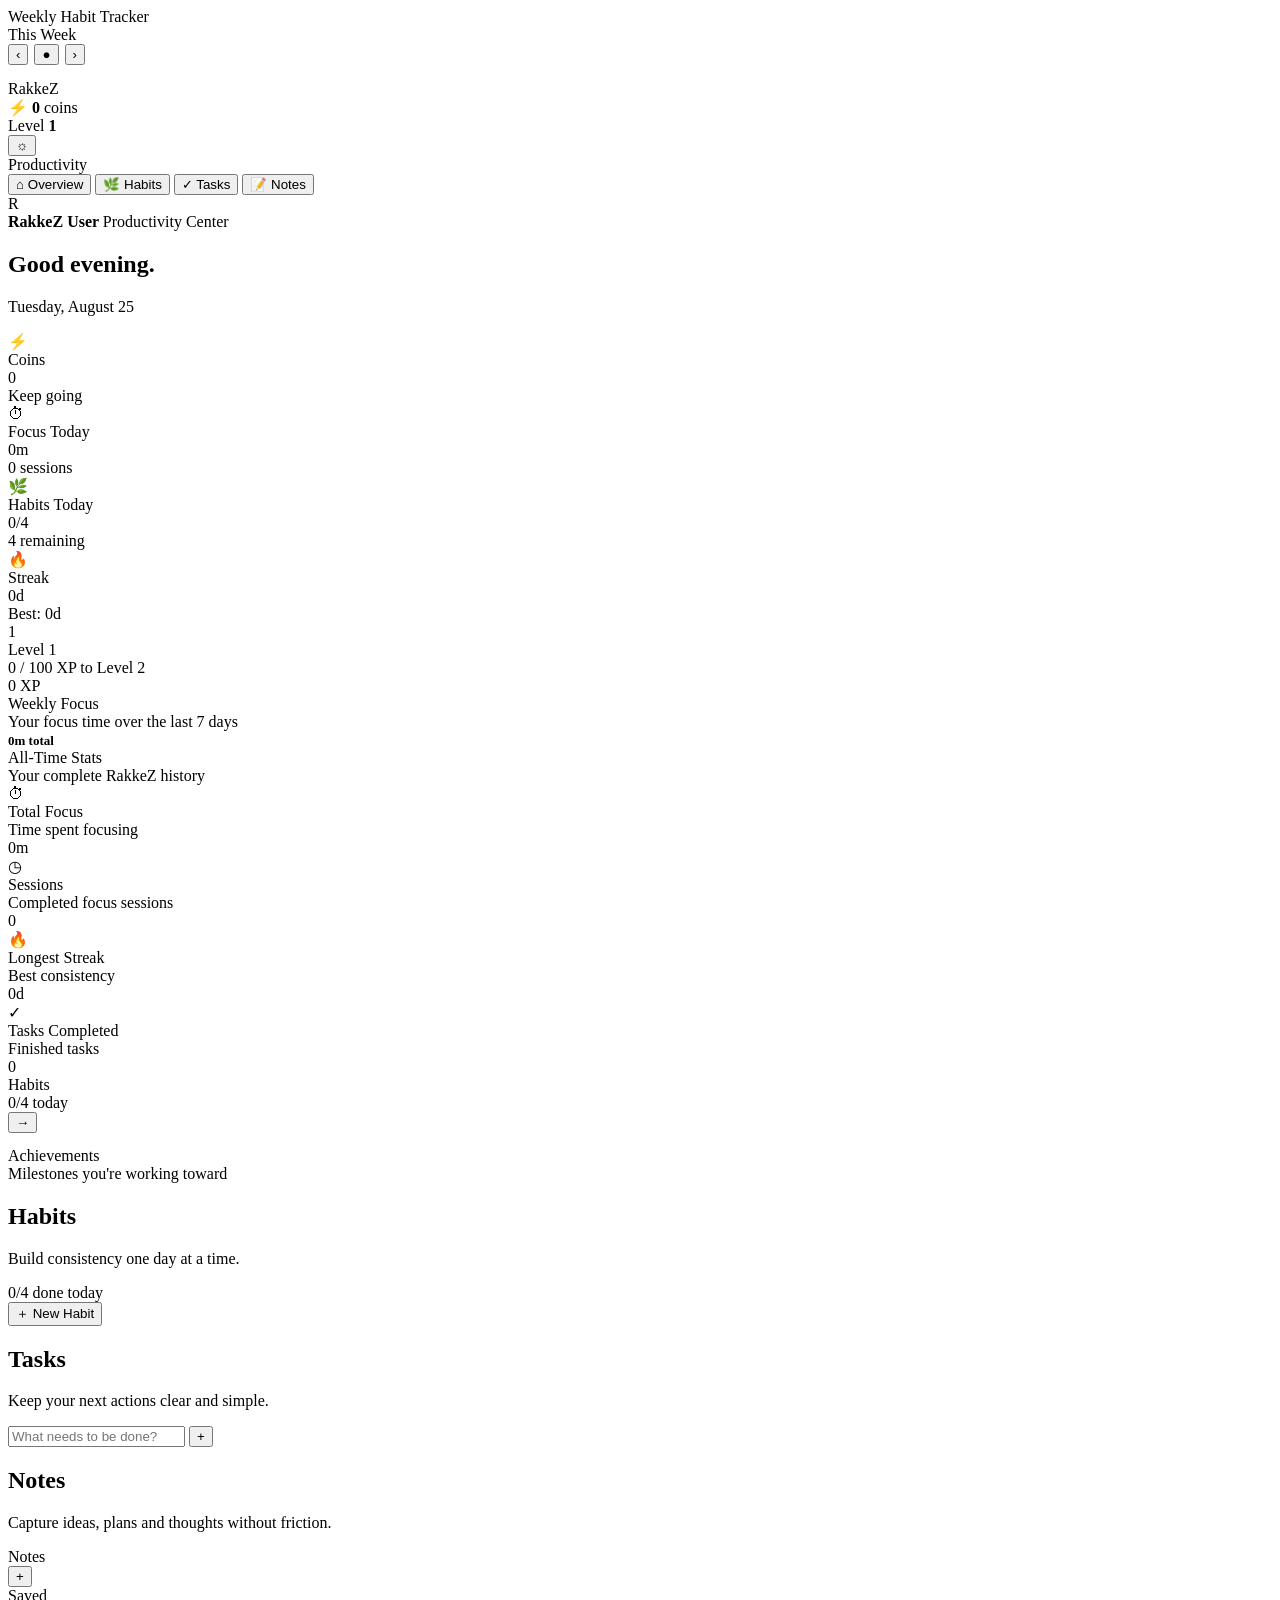
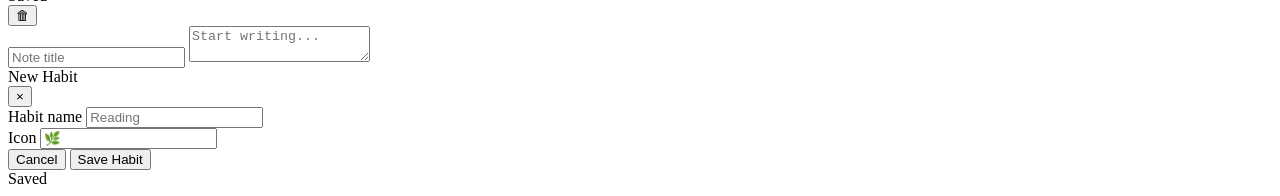
==== commit c81736de: "Update productivity.html" ====
--- a/productivity.html
+++ b/productivity.html
@@ -1,3158 +1,35 @@
 <!DOCTYPE html>
-<html lang="en" dir="ltr">
+<html lang="en">
 
 <head>
 
-<meta charset="UTF-8">
-
-<meta
-    name="viewport"
-    content="width=device-width, initial-scale=1.0"
->
-
-<title>RakkeZ Productivity Center</title>
-
-<link
-    rel="preconnect"
-    href="https://fonts.googleapis.com"
->
-
-<link
-    rel="preconnect"
-    href="https://fonts.gstatic.com"
-    crossorigin
->
-
-<link
-    href="https://fonts.googleapis.com/css2?family=DM+Sans:wght@400;500;600;700&family=Space+Grotesk:wght@400;500;600;700&display=swap"
-    rel="stylesheet"
->
-
-<style>
-
-/* =========================================================
-   RAKKEZ PRODUCTIVITY CENTER
-   APPLE-INSPIRED GLASS UI
-========================================================= */
-
-:root {
-
-    --bg: #03050a;
-
-    --panel: rgba(8,13,22,.86);
-    --panel-strong: rgba(8,13,22,.94);
-
-    --border: rgba(255,255,255,.10);
-    --border-hover: rgba(255,255,255,.20);
-
-    --text: #fff;
-
-    --muted: rgba(255,255,255,.56);
-
-    --blue: #1683ff;
-    --blue2: #005eff;
-
-    --green: #4ade80;
-    --yellow: #facc15;
-    --red: #ff5265;
-    --purple: #a78bfa;
-
-    --shadow:
-        0 30px 100px rgba(0,0,0,.55);
-
-    --radius: 24px;
-
-}
-
-
-* {
-
-    box-sizing: border-box;
-
-    margin: 0;
-    padding: 0;
-
-}
-
-
-html,
-body {
-
-    width: 100%;
-    min-height: 100%;
-
-}
-
-
-body {
-
-    min-height: 100vh;
-
-    font-family:
-        "DM Sans",
-        sans-serif;
-
-    color: var(--text);
-
-    background: #02040a;
-
-}
-
-
-button,
-input,
-textarea {
-
-    font: inherit;
-
-}
-
-
-button {
-
-    border: 0;
-
-    cursor: pointer;
-
-    color: inherit;
-
-}
-
-
-button:focus,
-input:focus,
-textarea:focus {
-
-    outline: none;
-
-}
-
-
-/* =========================================================
-   APP
-========================================================= */
-
-.app {
-
-    position: relative;
-
-    min-height: 100vh;
-
-    overflow: hidden;
-
-    background:
-
-        radial-gradient(
-            circle at 15% 10%,
-            rgba(0,105,255,.18),
-            transparent 30%
-        ),
-
-        radial-gradient(
-            circle at 85% 70%,
-            rgba(0,55,255,.14),
-            transparent 35%
-        ),
-
-        #03050a;
-
-}
-
-
-/* =========================================================
-   BACKGROUND
-========================================================= */
-
-.background {
-
-    position: fixed;
-
-    inset: 0;
-
-    z-index: 0;
-
-    pointer-events: none;
-
-}
-
-
-.bg-gradient {
-
-    position: absolute;
-
-    inset: -30%;
-
-    background:
-
-        radial-gradient(
-            circle at 20% 30%,
-            #005eff 0%,
-            transparent 28%
-        ),
-
-        radial-gradient(
-            circle at 75% 20%,
-            #0b2d91 0%,
-            transparent 30%
-        ),
-
-        radial-gradient(
-            circle at 60% 80%,
-            #001f6f 0%,
-            transparent 32%
-        ),
-
-        #02040b;
-
-    filter: blur(55px);
-
-    opacity: .38;
-
-}
-
-
-.bg-overlay {
-
-    position: absolute;
-
-    inset: 0;
-
-    background:
-
-        linear-gradient(
-            180deg,
-            rgba(0,0,0,.20),
-            rgba(0,0,0,.68)
-        );
-
-}
-
-
-/* =========================================================
-   MAIN WRAPPER
-========================================================= */
-
-.page {
-
-    position: relative;
-
-    z-index: 2;
-
-    width: min(1450px, 100%);
-
-    margin: auto;
-
-    padding: 28px;
-
-}
-
-
-/* =========================================================
-   TOPBAR
-========================================================= */
-
-.topbar {
-
-    display: flex;
-
-    align-items: center;
-
-    justify-content: space-between;
-
-    margin-bottom: 28px;
-
-}
-
-
-.logo {
-
-    font-family:
-        "Space Grotesk",
-        sans-serif;
-
-    font-size: 25px;
-
-    font-weight: 700;
-
-    letter-spacing: -1.5px;
-
-}
-
-
-.logo span {
-
-    color: #3c94ff;
-
-}
-
-
-.top-right {
-
-    display: flex;
-
-    align-items: center;
-
-    gap: 9px;
-
-}
-
-
-.top-pill {
-
-    height: 42px;
-
-    padding: 0 15px;
-
-    display: flex;
-
-    align-items: center;
-
-    gap: 8px;
-
-    border-radius: 14px;
-
-    background:
-        rgba(8,13,22,.62);
-
-    border:
-        1px solid rgba(255,255,255,.09);
-
-    backdrop-filter: blur(16px);
-
-    -webkit-backdrop-filter: blur(16px);
-
-    color: rgba(255,255,255,.78);
-
-    font-size: 12px;
-
-}
-
-
-.top-pill strong {
-
-    color: white;
-
-}
-
-
-.icon-button {
-
-    width: 42px;
-    height: 42px;
-
-    display: flex;
-
-    align-items: center;
-    justify-content: center;
-
-    border-radius: 13px;
-
-    background:
-        rgba(8,13,22,.62);
-
-    border:
-        1px solid rgba(255,255,255,.09);
-
-    backdrop-filter: blur(16px);
-
-    transition: .2s;
-
-}
-
-
-.icon-button:hover {
-
-    background:
-        rgba(20,30,45,.80);
-
-    border-color:
-        rgba(255,255,255,.18);
-
-    transform:
-        translateY(-1px);
-
-}
-
-
-/* =========================================================
-   LAYOUT
-========================================================= */
-
-.layout {
-
-    display: grid;
-
-    grid-template-columns: 220px minmax(0, 1fr);
-
-    gap: 22px;
-
-}
-
-
-/* =========================================================
-   SIDEBAR
-========================================================= */
-
-.sidebar {
-
-    position: sticky;
-
-    top: 28px;
-
-    height: fit-content;
-
-    padding: 12px;
-
-    border-radius: 22px;
-
-    background:
-        rgba(7,11,19,.64);
-
-    border:
-        1px solid var(--border);
-
-    backdrop-filter: blur(24px);
-
-    -webkit-backdrop-filter: blur(24px);
-
-}
-
-
-.sidebar-title {
-
-    padding:
-        10px 12px 14px;
-
-    color:
-        rgba(255,255,255,.38);
-
-    font-size: 10px;
-
-    text-transform: uppercase;
-
-    letter-spacing: 1.5px;
-
-}
-
-
-.nav {
-
-    display: flex;
-
-    flex-direction: column;
-
-    gap: 5px;
-
-}
-
-
-.nav-button {
-
-    width: 100%;
-
-    height: 46px;
-
-    padding: 0 13px;
-
-    display: flex;
-
-    align-items: center;
-
-    gap: 11px;
-
-    border-radius: 13px;
-
-    background: transparent;
-
-    color:
-        rgba(255,255,255,.52);
-
-    font-size: 13px;
-
-    font-weight: 600;
-
-    text-align: left;
-
-    transition: .2s;
-
-}
-
-
-.nav-button:hover {
-
-    background:
-        rgba(255,255,255,.05);
-
-    color: white;
-
-}
-
-
-.nav-button.active {
-
-    background:
-        rgba(20,120,255,.14);
-
-    border:
-        1px solid rgba(60,145,255,.18);
-
-    color: white;
-
-}
-
-
-.nav-icon {
-
-    width: 25px;
-
-    text-align: center;
-
-    font-size: 16px;
-
-}
-
-
-.sidebar-bottom {
-
-    margin-top: 20px;
-
-    padding-top: 15px;
-
-    border-top:
-        1px solid rgba(255,255,255,.07);
-
-}
-
-
-.mini-profile {
-
-    display: flex;
-
-    align-items: center;
-
-    gap: 10px;
-
-    padding: 9px;
-
-}
-
-
-.avatar {
-
-    width: 34px;
-    height: 34px;
-
-    border-radius: 11px;
-
-    display: flex;
-
-    align-items: center;
-    justify-content: center;
-
-    background:
-        linear-gradient(
-            135deg,
-            #2386ff,
-            #0049c7
-        );
-
-    font-size: 12px;
-
-    font-weight: 700;
-
-}
-
-
-.profile-info {
-
-    display: flex;
-
-    flex-direction: column;
-
-    gap: 2px;
-
-}
-
-
-.profile-info strong {
-
-    font-size: 11px;
-
-}
-
-
-.profile-info span {
-
-    font-size: 9px;
-
-    color: var(--muted);
-
-}
-
-
-/* =========================================================
-   CONTENT
-========================================================= */
-
-.content {
-
-    min-width: 0;
-
-}
-
-
-.page-header {
-
-    margin-bottom: 22px;
-
-}
-
-
-.page-header h1 {
-
-    font-family:
-        "Space Grotesk",
-        sans-serif;
-
-    font-size: clamp(28px, 4vw, 40px);
-
-    letter-spacing: -1.4px;
-
-    line-height: 1.1;
-
-}
-
-
-.page-header p {
-
-    margin-top: 7px;
-
-    color: var(--muted);
-
-    font-size: 13px;
-
-}
-
-
-/* =========================================================
-   TAB
-========================================================= */
-
-.tab-content {
-
-    display: none;
-
-}
-
-
-.tab-content.active {
-
-    display: block;
-
-    animation:
-        fadeIn .25s ease;
-
-}
-
-
-@keyframes fadeIn {
-
-    from {
-
-        opacity: 0;
-        transform: translateY(5px);
-
-    }
-
-    to {
-
-        opacity: 1;
-        transform: none;
-
-    }
-
-}
-
-
-/* =========================================================
-   CARDS
-========================================================= */
-
-.card {
-
-    background:
-        rgba(8,13,22,.68);
-
-    border:
-        1px solid var(--border);
-
-    border-radius: 22px;
-
-    backdrop-filter:
-        blur(22px);
-
-    -webkit-backdrop-filter:
-        blur(22px);
-
-    box-shadow:
-        0 20px 60px rgba(0,0,0,.20);
-
-}
-
-
-.card-header {
-
-    display: flex;
-
-    align-items: center;
-
-    justify-content: space-between;
-
-    margin-bottom: 18px;
-
-}
-
-
-.card-title {
-
-    font-family:
-        "Space Grotesk",
-        sans-serif;
-
-    font-size: 16px;
-
-    font-weight: 600;
-
-}
-
-
-.card-subtitle {
-
-    margin-top: 4px;
-
-    font-size: 10px;
-
-    color: var(--muted);
-
-}
-
-
-/* =========================================================
-   OVERVIEW GRID
-========================================================= */
-
-.stats-grid {
-
-    display: grid;
-
-    grid-template-columns:
-        repeat(4, minmax(0, 1fr));
-
-    gap: 12px;
-
-    margin-bottom: 14px;
-
-}
-
-
-.stat-card {
-
-    padding: 18px;
-
-    min-height: 125px;
-
-}
-
-
-.stat-icon {
-
-    width: 36px;
-    height: 36px;
-
-    display: flex;
-
-    align-items: center;
-    justify-content: center;
-
-    border-radius: 11px;
-
-    background:
-        rgba(20,120,255,.10);
-
-    margin-bottom: 13px;
-
-    font-size: 16px;
-
-}
-
-
-.stat-label {
-
-    color: var(--muted);
-
-    font-size: 10px;
-
-    text-transform: uppercase;
-
-    letter-spacing: 1px;
-
-}
-
-
-.stat-number {
-
-    margin-top: 5px;
-
-    font-family:
-        "Space Grotesk",
-        sans-serif;
-
-    font-size: 25px;
-
-    font-weight: 600;
-
-}
-
-
-.stat-extra {
-
-    margin-top: 4px;
-
-    color:
-        rgba(255,255,255,.35);
-
-    font-size: 10px;
-
-}
-
-
-/* =========================================================
-   LEVEL
-========================================================= */
-
-.level-card {
-
-    padding: 20px;
-
-    margin-bottom: 14px;
-
-}
-
-
-.level-row {
-
-    display: flex;
-
-    justify-content: space-between;
-
-    align-items: center;
-
-}
-
-
-.level-title {
-
-    display: flex;
-
-    align-items: center;
-
-    gap: 11px;
-
-}
-
-
-.level-number {
-
-    width: 45px;
-    height: 45px;
-
-    display: flex;
-
-    align-items: center;
-    justify-content: center;
-
-    border-radius: 14px;
-
-    background:
-        rgba(20,120,255,.13);
-
-    border:
-        1px solid rgba(80,160,255,.18);
-
-    color: #72b4ff;
-
-    font-family:
-        "Space Grotesk";
-
-    font-size: 18px;
-
-    font-weight: 700;
-
-}
-
-
-.level-name {
-
-    font-size: 14px;
-
-    font-weight: 700;
-
-}
-
-
-.level-xp {
-
-    margin-top: 3px;
-
-    color: var(--muted);
-
-    font-size: 10px;
-
-}
-
-
-.xp-value {
-
-    font-family:
-        "Space Grotesk";
-
-    font-size: 14px;
-
-    font-weight: 700;
-
-}
-
-
-.xp-bar {
-
-    height: 6px;
-
-    margin-top: 15px;
-
-    overflow: hidden;
-
-    border-radius: 20px;
-
-    background:
-        rgba(255,255,255,.08);
-
-}
-
-
-.xp-progress {
-
-    height: 100%;
-
-    width: 0%;
-
-    border-radius: 20px;
-
-    background:
-        linear-gradient(
-            90deg,
-            #006cff,
-            #48a4ff
-        );
-
-    transition: width .4s ease;
-
-}
-
-
-/* =========================================================
-   TWO COLUMN
-========================================================= */
-
-.two-column {
-
-    display: grid;
-
-    grid-template-columns:
-        minmax(0, 1.55fr)
-        minmax(280px, .9fr);
-
-    gap: 14px;
-
-    margin-bottom: 14px;
-
-}
-
-
-.section-card {
-
-    padding: 20px;
-
-}
-
-
-/* =========================================================
-   WEEKLY CHART
-========================================================= */
-
-.chart {
-
-    height: 210px;
-
-    display: flex;
-
-    align-items: flex-end;
-
-    gap: 12px;
-
-    padding-top: 15px;
-
-}
-
-
-.chart-day {
-
-    flex: 1;
-
-    height: 100%;
-
-    display: flex;
-
-    flex-direction: column;
-
-    align-items: center;
-
-    justify-content: flex-end;
-
-    gap: 8px;
-
-}
-
-
-.chart-value {
-
-    color: var(--muted);
-
-    font-size: 9px;
-
-}
-
-
-.chart-column {
-
-    width: 100%;
-
-    max-width: 42px;
-
-    min-height: 3px;
-
-    border-radius:
-        10px 10px 5px 5px;
-
-    background:
-        linear-gradient(
-            180deg,
-            #2586ff,
-            #0758c9
-        );
-
-    box-shadow:
-        0 8px 25px rgba(0,95,255,.15);
-
-    transition:
-        height .5s ease;
-
-}
-
-
-.chart-label {
-
-    color: var(--muted);
-
-    font-size: 9px;
-
-}
-
-
-.chart-day.today .chart-label {
-
-    color: white;
-
-    font-weight: 700;
-
-}
-
-
-/* =========================================================
-   QUICK STATS
-========================================================= */
-
-.quick-list {
-
-    display: flex;
-
-    flex-direction: column;
-
-    gap: 8px;
-
-}
-
-
-.quick-item {
-
-    display: flex;
-
-    align-items: center;
-
-    justify-content: space-between;
-
-    padding: 12px;
-
-    border-radius: 13px;
-
-    background:
-        rgba(255,255,255,.035);
-
-    border:
-        1px solid rgba(255,255,255,.06);
-
-}
-
-
-.quick-left {
-
-    display: flex;
-
-    align-items: center;
-
-    gap: 10px;
-
-}
-
-
-.quick-icon {
-
-    width: 30px;
-    height: 30px;
-
-    display: flex;
-
-    align-items: center;
-    justify-content: center;
-
-    border-radius: 9px;
-
-    background:
-        rgba(255,255,255,.05);
-
-}
-
-
-.quick-name {
-
-    font-size: 11px;
-
-    font-weight: 600;
-
-}
-
-
-.quick-description {
-
-    margin-top: 2px;
-
-    color: var(--muted);
-
-    font-size: 9px;
-
-}
-
-
-.quick-value {
-
-    font-size: 12px;
-
-    font-weight: 700;
-
-}
-
-
-/* =========================================================
-   HABITS PREVIEW
-========================================================= */
-
-.habit-preview {
-
-    display: grid;
-
-    grid-template-columns:
-        repeat(4,1fr);
-
-    gap: 9px;
-
-}
-
-
-.habit-mini {
-
-    padding: 13px;
-
-    border-radius: 15px;
-
-    background:
-        rgba(255,255,255,.035);
-
-    border:
-        1px solid rgba(255,255,255,.07);
-
-}
-
-
-.habit-mini-icon {
-
-    font-size: 18px;
-
-}
-
-
-.habit-mini-name {
-
-    margin-top: 8px;
-
-    font-size: 11px;
-
-    font-weight: 700;
-
-}
-
-
-.habit-mini-status {
-
-    margin-top: 4px;
-
-    color: var(--muted);
-
-    font-size: 9px;
-
-}
-
-
-.habit-mini.done {
-
-    border-color:
-        rgba(74,222,128,.25);
-
-    background:
-        rgba(74,222,128,.06);
-
-}
-
-
-/* =========================================================
-   ACHIEVEMENTS
-========================================================= */
-
-.achievements {
-
-    display: grid;
-
-    grid-template-columns:
-        repeat(6,1fr);
-
-    gap: 9px;
-
-}
-
-
-.achievement {
-
-    min-height: 105px;
-
-    padding: 13px;
-
-    display: flex;
-
-    flex-direction: column;
-
-    align-items: center;
-
-    justify-content: center;
-
-    text-align: center;
-
-    border-radius: 16px;
-
-    background:
-        rgba(255,255,255,.035);
-
-    border:
-        1px solid rgba(255,255,255,.07);
-
-}
-
-
-.achievement-icon {
-
-    font-size: 22px;
-
-    margin-bottom: 8px;
-
-}
-
-
-.achievement-name {
-
-    font-size: 9px;
-
-    font-weight: 700;
-
-    color:
-        rgba(255,255,255,.45);
-
-}
-
-
-.achievement.unlocked {
-
-    background:
-        rgba(20,120,255,.08);
-
-    border-color:
-        rgba(60,145,255,.20);
-
-}
-
-
-.achievement.unlocked .achievement-name {
-
-    color: white;
-
-}
-
-
-/* =========================================================
-   HABITS PAGE
-========================================================= */
-
-.page-toolbar {
-
-    display: flex;
-
-    align-items: center;
-
-    justify-content: space-between;
-
-    gap: 10px;
-
-    margin-bottom: 16px;
-
-}
-
-
-.progress-summary {
-
-    color: var(--muted);
-
-    font-size: 12px;
-
-}
-
-
-.primary-button {
-
-    height: 42px;
-
-    padding: 0 16px;
-
-    display: flex;
-
-    align-items: center;
-
-    justify-content: center;
-
-    gap: 7px;
-
-    border-radius: 13px;
-
-    background:
-        linear-gradient(
-            180deg,
-            #2386ff,
-            #1478ff
-        );
-
-    color: white;
-
-    font-size: 12px;
-
-    font-weight: 700;
-
-    box-shadow:
-        0 8px 25px rgba(20,120,255,.16);
-
-    transition: .2s;
-
-}
-
-
-.primary-button:hover {
-
-    transform:
-        translateY(-1px);
-
-    filter:
-        brightness(1.06);
-
-}
-
-
-
-
-/* =========================================================
-   HABIT CARDS
-========================================================= */
-
-.habits-grid {
-
-    display: grid;
-
-    grid-template-columns:
-        repeat(2, minmax(0,1fr));
-
-    gap: 13px;
-
-}
-
-
-.habit-card {
-
-    padding: 18px;
-
-}
-
-
-.habit-top {
-
-    display: flex;
-
-    align-items: center;
-
-    justify-content: space-between;
-
-}
-
-
-.habit-main {
-
-    display: flex;
-
-    align-items: center;
-
-    gap: 11px;
-
-}
-
-
-.habit-icon-large {
-
-    width: 42px;
-    height: 42px;
-
-    display: flex;
-
-    align-items: center;
-    justify-content: center;
-
-    border-radius: 13px;
-
-    background:
-        rgba(255,255,255,.05);
-
-    font-size: 20px;
-
-}
-
-
-.habit-name {
-
-    font-size: 14px;
-
-    font-weight: 700;
-
-}
-
-
-.habit-streak {
-
-    margin-top: 3px;
-
-    color: var(--muted);
-
-    font-size: 9px;
-
-}
-
-
-.habit-actions {
-
-    display: flex;
-
-    gap: 5px;
-
-}
-
-
-.small-button {
-
-    width: 31px;
-    height: 31px;
-
-    display: flex;
-
-    align-items: center;
-    justify-content: center;
-
-    border-radius: 9px;
-
-    background:
-        rgba(255,255,255,.05);
-
-    border:
-        1px solid rgba(255,255,255,.07);
-
-    color:
-        rgba(255,255,255,.55);
-
-    font-size: 12px;
-
-}
-
-
-.small-button:hover {
-
-    background:
-        rgba(255,255,255,.10);
-
-    color: white;
-
-}
-
-
-.habit-progress-row {
-
-    display: flex;
-
-    justify-content: space-between;
-
-    align-items: center;
-
-    margin-top: 18px;
-
-}
-
-
-.habit-percent {
-
-    font-size: 11px;
-
-    font-weight: 700;
-
-}
-
-
-.habit-progress {
-
-    height: 5px;
-
-    margin-top: 7px;
-
-    border-radius: 20px;
-
-    overflow: hidden;
-
-    background:
-        rgba(255,255,255,.08);
-
-}
-
-
-.habit-progress-fill {
-
-    height: 100%;
-
-    width: 0%;
-
-    background:
-        linear-gradient(
-            90deg,
-            #2386ff,
-            #61adff
-        );
-
-    border-radius: 20px;
-
-}
-
-
-.week-days {
-
-    display: grid;
-
-    grid-template-columns:
-        repeat(7,1fr);
-
-    gap: 5px;
-
-    margin-top: 14px;
-
-}
-
-
-.day {
-
-    display: flex;
-
-    flex-direction: column;
-
-    align-items: center;
-
-    gap: 5px;
-
-}
-
-
-.day-name {
-
-    font-size: 8px;
-
-    color: var(--muted);
-
-}
-
-
-.day-dot {
-
-    width: 21px;
-    height: 21px;
-
-    display: flex;
-
-    align-items: center;
-    justify-content: center;
-
-    border-radius: 7px;
-
-    background:
-        rgba(255,255,255,.05);
-
-    border:
-        1px solid rgba(255,255,255,.06);
-
-    font-size: 9px;
-
-}
-
-
-.day.done .day-dot {
-
-    background:
-        #1478ff;
-
-    border-color:
-        #1478ff;
-
-}
-
-
-.day.today .day-name {
-
-    color: white;
-
-    font-weight: 700;
-
-}
-
-
-.habit-check {
-
-    width: 100%;
-
-    height: 38px;
-
-    margin-top: 14px;
-
-    border-radius: 11px;
-
-    background:
-        rgba(255,255,255,.055);
-
-    border:
-        1px solid rgba(255,255,255,.08);
-
-    font-size: 11px;
-
-    font-weight: 700;
-
-}
-
-
-.habit-check:hover {
-
-    border-color:
-        rgba(255,255,255,.18);
-
-}
-
-
-.habit-check.completed {
-
-    background:
-        rgba(74,222,128,.10);
-
-    border-color:
-        rgba(74,222,128,.20);
-
-    color:
-        #72e69a;
-
-}
-
-
-/* =========================================================
-   TASKS
-========================================================= */
-
-.task-input {
-
-    display: flex;
-
-    gap: 8px;
-
-    margin-bottom: 15px;
-
-}
-
-
-.input {
-
-    width: 100%;
-
-    height: 44px;
-
-    padding: 0 13px;
-
-    border-radius: 12px;
-
-    background:
-        rgba(255,255,255,.045);
-
-    border:
-        1px solid var(--border);
-
-    color: white;
-
-    font-size: 12px;
-
-}
-
-
-.input::placeholder {
-
-    color:
-        rgba(255,255,255,.35);
-
-}
-
-
-.input:focus {
-
-    border-color:
-        #2383ff;
-
-    background:
-        rgba(255,255,255,.06);
-
-}
-
-
-.task-add-button {
-
-    width: 45px;
-    height: 44px;
-
-    flex-shrink: 0;
-
-    border-radius: 12px;
-
-    background:
-        #1478ff;
-
-    font-size: 20px;
-
-}
-
-
-.task-list {
-
-    display: flex;
-
-    flex-direction: column;
-
-    gap: 8px;
-
-}
-
-
-.task-row {
-
-    display: flex;
-
-    align-items: center;
-
-    gap: 11px;
-
-    padding: 13px;
-
-    border-radius: 14px;
-
-    background:
-        rgba(255,255,255,.035);
-
-    border:
-        1px solid rgba(255,255,255,.07);
-
-}
-
-
-.task-check {
-
-    width: 21px;
-    height: 21px;
-
-    flex-shrink: 0;
-
-    border-radius: 7px;
-
-    display: flex;
-
-    align-items: center;
-    justify-content: center;
-
-    background: transparent;
-
-    border:
-        1px solid rgba(255,255,255,.22);
-
-    font-size: 11px;
-
-}
-
-
-.task-row.completed .task-check {
-
-    background:
-        #1478ff;
-
-    border-color:
-        #1478ff;
-
-}
-
-
-.task-content {
-
-    flex: 1;
-
-    min-width: 0;
-
-}
-
-
-.task-title {
-
-    font-size: 12px;
-
-    font-weight: 600;
-
-    word-break: break-word;
-
-}
-
-
-.task-row.completed .task-title {
-
-    text-decoration:
-        line-through;
-
-    color:
-        rgba(255,255,255,.35);
-
-}
-
-
-.task-meta {
-
-    margin-top: 3px;
-
-    color: var(--muted);
-
-    font-size: 9px;
-
-}
-
-
-.task-actions {
-
-    display: flex;
-
-    gap: 4px;
-
-}
-
-
-/* =========================================================
-   NOTES
-========================================================= */
-
-.notes-layout {
-
-    display: grid;
-
-    grid-template-columns: 270px minmax(0,1fr);
-
-    min-height: 650px;
-
-    overflow: hidden;
-
-    border-radius: 22px;
-
-    background:
-        rgba(8,13,22,.68);
-
-    border:
-        1px solid var(--border);
-
-    backdrop-filter:
-        blur(24px);
-
-}
-
-
-.notes-sidebar {
-
-    border-right:
-        1px solid rgba(255,255,255,.08);
-
-    background:
-        rgba(255,255,255,.018);
-
-}
-
-
-.notes-header {
-
-    height: 68px;
-
-    padding: 0 14px;
-
-    display: flex;
-
-    align-items: center;
-
-    justify-content: space-between;
-
-    border-bottom:
-        1px solid rgba(255,255,255,.07);
-
-}
-
-
-.notes-title {
-
-    font-family:
-        "Space Grotesk";
-
-    font-size: 16px;
-
-    font-weight: 600;
-
-}
-
-
-.note-list {
-
-    padding: 9px;
-
-    display: flex;
-
-    flex-direction: column;
-
-    gap: 5px;
-
-}
-
-
-.note-item {
-
-    padding: 12px;
-
-    border-radius: 12px;
-
-    cursor: pointer;
-
-    transition: .2s;
-
-}
-
-
-.note-item:hover {
-
-    background:
-        rgba(255,255,255,.05);
-
-}
-
-
-.note-item.active {
-
-    background:
-        rgba(20,120,255,.13);
-
-}
-
-
-.note-item-title {
-
-    font-size: 11px;
-
-    font-weight: 700;
-
-    white-space: nowrap;
-
-    overflow: hidden;
-
-    text-overflow: ellipsis;
-
-}
-
-
-.note-item-preview {
-
-    margin-top: 4px;
-
-    color: var(--muted);
-
-    font-size: 9px;
-
-    white-space: nowrap;
-
-    overflow: hidden;
-
-    text-overflow: ellipsis;
-
-}
-
-
-.note-item-date {
-
-    margin-top: 5px;
-
-    color:
-        rgba(255,255,255,.30);
-
-    font-size: 8px;
-
-}
-
-
-.notes-editor {
-
-    display: flex;
-
-    flex-direction: column;
-
-    min-width: 0;
-
-}
-
-
-.editor-toolbar {
-
-    height: 68px;
-
-    padding: 0 18px;
-
-    display: flex;
-
-    align-items: center;
-
-    justify-content: space-between;
-
-    border-bottom:
-        1px solid rgba(255,255,255,.07);
-
-}
-
-
-.auto-save {
-
-    display: flex;
-
-    align-items: center;
-
-    gap: 7px;
-
-    color:
-        rgba(255,255,255,.40);
-
-    font-size: 9px;
-
-}
-
-
-.save-dot {
-
-    width: 6px;
-    height: 6px;
-
-    border-radius: 50%;
-
-    background:
-        #4ade80;
-
-    box-shadow:
-        0 0 10px rgba(74,222,128,.6);
-
-}
-
-
-.editor-actions {
-
-    display: flex;
-
-    gap: 6px;
-
-}
-
-
-.note-editor {
-
-    flex: 1;
-
-    padding: 30px;
-
-    display: flex;
-
-    flex-direction: column;
-
-}
-
-
-.note-title-input {
-
-    width: 100%;
-
-    border: 0;
-
-    background: transparent;
-
-    color: white;
-
-    font-family:
-        "Space Grotesk";
-
-    font-size: 26px;
-
-    font-weight: 600;
-
-    letter-spacing: -.7px;
-
-}
-
-
-.note-title-input::placeholder {
-
-    color:
-        rgba(255,255,255,.25);
-
-}
-
-
-.note-body {
-
-    flex: 1;
-
-    width: 100%;
-
-    margin-top: 15px;
-
-    resize: none;
-
-    border: 0;
-
-    background: transparent;
-
-    color:
-        rgba(255,255,255,.78);
-
-    font-size: 13px;
-
-    line-height: 1.8;
-
-}
-
-
-.note-body::placeholder {
-
-    color:
-        rgba(255,255,255,.25);
-
-}
-
-
-/* =========================================================
-   EMPTY STATE
-========================================================= */
-
-.empty {
-
-    padding: 50px 20px;
-
-    text-align: center;
-
-    color: var(--muted);
-
-}
-
-
-.empty-icon {
-
-    font-size: 30px;
-
-    margin-bottom: 10px;
-
-}
-
-
-.empty strong {
-
-    display: block;
-
-    color: white;
-
-    font-size: 13px;
-
-}
-
-
-.empty p {
-
-    margin-top: 5px;
-
-    font-size: 10px;
-
-}
-
-
-/* =========================================================
-   MODAL
-========================================================= */
-
-.modal {
-
-    position: fixed;
-
-    inset: 0;
-
-    z-index: 9999;
-
-    display: none;
-
-    align-items: center;
-    justify-content: center;
-
-    padding: 20px;
-
-    background:
-        rgba(0,0,0,.55);
-
-    backdrop-filter:
-        blur(18px);
-
-}
-
-
-.modal.show {
-
-    display: flex;
-
-}
-
-
-.modal-box {
-
-    width: min(450px, 100%);
-
-    padding: 24px;
-
-    border-radius: 24px;
-
-    background:
-        rgba(8,13,22,.94);
-
-    border:
-        1px solid rgba(255,255,255,.13);
-
-    box-shadow:
-        var(--shadow);
-
-}
-
-
-.modal-head {
-
-    display: flex;
-
-    align-items: center;
-
-    justify-content: space-between;
-
-    margin-bottom: 20px;
-
-}
-
-
-.modal-title {
-
-    font-family:
-        "Space Grotesk";
-
-    font-size: 20px;
-
-    font-weight: 600;
-
-}
-
-
-.form-group {
-
-    margin-bottom: 13px;
-
-}
-
-
-.form-label {
-
-    display: block;
-
-    margin-bottom: 7px;
-
-    color: var(--muted);
-
-    font-size: 10px;
-
-    text-transform: uppercase;
-
-    letter-spacing: 1px;
-
-}
-
-
-.form-input {
-
-    width: 100%;
-
-    height: 44px;
-
-    padding: 0 12px;
-
-    border-radius: 12px;
-
-    border:
-        1px solid var(--border);
-
-    background:
-        rgba(255,255,255,.05);
-
-    color: white;
-
-}
-
-
-.emoji-input {
-
-    font-size: 20px;
-
-}
-
-
-.modal-actions {
-
-    display: flex;
-
-    gap: 8px;
-
-    margin-top: 20px;
-
-}
-
-
-.modal-actions button {
-
-    flex: 1;
-
-    height: 44px;
-
-    border-radius: 12px;
-
-    font-size: 11px;
-
-    font-weight: 700;
-
-}
-
-
-.cancel-button {
-
-    background:
-        rgba(255,255,255,.06);
-
-    border:
-        1px solid var(--border);
-
-}
-
-
-.save-button {
-
-    background:
-        #1478ff;
-
-}
-
-
-/* =========================================================
-   TOAST
-========================================================= */
-
-.toast {
-
-    position: fixed;
-
-    right: 25px;
-
-    bottom: 25px;
-
-    z-index: 99999;
-
-    padding: 12px 15px;
-
-    border-radius: 13px;
-
-    background:
-        rgba(8,13,22,.90);
-
-    border:
-        1px solid rgba(255,255,255,.12);
-
-    backdrop-filter:
-        blur(20px);
-
-    color: white;
-
-    font-size: 11px;
-
-    box-shadow:
-        0 20px 50px rgba(0,0,0,.35);
-
-    transform:
-        translateY(20px);
-
-    opacity: 0;
-
-    pointer-events: none;
-
-    transition: .25s;
-
-}
-
-
-.toast.show {
-
-    transform:
-        translateY(0);
-
-    opacity: 1;
-
-}
-
-
-
-    /* =========================================================
-   WEEKLY HABIT TRACKER
-========================================================= */
-
-.weekly-habit-panel {
-
-    margin-bottom: 14px;
-
-}
-
-
-.weekly-table {
-
-    width: 100%;
-
-    min-width: 720px;
-
-    border-collapse: separate;
-
-    border-spacing: 5px;
-
-}
-
-
-.weekly-table th {
-
-    padding: 8px;
-
-    color: var(--muted);
-
-    font-size: 9px;
-
-    font-weight: 600;
-
-    text-align: center;
-
-}
-
-
-.weekly-table th:first-child {
-
-    text-align: left;
-
-    min-width: 150px;
-
-}
-
-
-.weekly-habit-name {
-
-    padding: 10px;
-
-    border-radius: 11px;
-
-    background:
-        rgba(255,255,255,.035);
-
-    border:
-        1px solid rgba(255,255,255,.06);
-
-    white-space: nowrap;
-
-}
-
-
-.weekly-habit-name strong {
-
-    font-size: 10px;
-
-}
-
-
-.weekly-habit-name span {
-
-    display: block;
-
-    margin-top: 3px;
-
-    color: var(--muted);
-
-    font-size: 8px;
-
-}
-
-
-.weekly-day {
-
-    min-width: 72px;
-
-    padding: 7px;
-
-    border-radius: 11px;
-
-    background:
-        rgba(255,255,255,.035);
-
-    border:
-        1px solid rgba(255,255,255,.06);
-
-    text-align: center;
-
-}
-
-
-.weekly-day.today {
-
-    border-color:
-        rgba(35,134,255,.35);
-
-}
-
-
-.weekly-day.completed {
-
-    background:
-        rgba(74,222,128,.07);
-
-    border-color:
-        rgba(74,222,128,.20);
-
-}
-
-
-.weekly-day-button {
-
-    width: 100%;
-
-    min-height: 28px;
-
-    border-radius: 8px;
-
-    background:
-        rgba(255,255,255,.045);
-
-    color: var(--muted);
-
-    font-size: 10px;
-
-}
-
-
-.weekly-day.completed .weekly-day-button {
-
-    background:
-        rgba(74,222,128,.12);
-
-    color: #72e69a;
-
-}
-
-
-.weekly-hours {
-
-    margin-top: 5px;
-
-    color: var(--muted);
-
-    font-size: 8px;
-
-}
-
-
-.weekly-total-cell {
-
-    padding: 10px;
-
-    border-radius: 11px;
-
-    background:
-        rgba(20,120,255,.07);
-
-    border:
-        1px solid rgba(60,145,255,.12);
-
-    text-align: center;
-
-}
-
-
-.weekly-total-cell strong {
-
-    display: block;
-
-    font-family:
-        "Space Grotesk";
-
-    font-size: 11px;
-
-}
-
-
-.weekly-total-cell span {
-
-    display: block;
-
-    margin-top: 3px;
-
-    color: var(--muted);
-
-    font-size: 8px;
-
-}
-
-
-.weekly-summary-card {
-
-    flex: 1;
-
-    min-width: 120px;
-
-    padding: 11px;
-
-    border-radius: 12px;
-
-    background:
-        rgba(255,255,255,.035);
-
-    border:
-        1px solid rgba(255,255,255,.06);
-
-}
-
-
-.weekly-summary-label {
-
-    color: var(--muted);
-
-    font-size: 8px;
-
-    text-transform: uppercase;
-
-    letter-spacing: .7px;
-
-}
-
-
-.weekly-summary-value {
-
-    margin-top: 4px;
-
-    font-family:
-        "Space Grotesk";
-
-    font-size: 14px;
-
-    font-weight: 700;
-
-}
-
-
-.weekly-summary-extra {
-
-    margin-top: 3px;
-
-    color: var(--muted);
-
-    font-size: 8px;
-
-}
-
-
-.weekly-time-input {
-
-    width: 100%;
-
-    height: 25px;
-
-    margin-top: 5px;
-
-    padding: 0 5px;
-
-    border-radius: 7px;
-
-    border:
-        1px solid rgba(255,255,255,.08);
-
-    background:
-        rgba(255,255,255,.045);
-
-    color: white;
-
-    text-align: center;
-
-    font-size: 8px;
-
-}
-
-
-.weekly-time-input:focus {
-
-    border-color:
-        #2383ff;
-
-}
-
-
-body.light .weekly-day,
-body.light .weekly-habit-name,
-body.light .weekly-summary-card {
-
-    background:
-        rgba(0,0,0,.025);
-
-    border-color:
-        rgba(0,0,0,.07);
-
-}
-
-
-body.light .weekly-time-input {
-
-    color: #111827;
-
-    background:
-        rgba(0,0,0,.035);
-
-}
-
-
-/* =========================================================
-   RESPONSIVE
-========================================================= */
-
-@media(max-width:1050px) {
-
-    .layout {
-
-        grid-template-columns: 185px minmax(0,1fr);
-
-    }
-
-    .stats-grid {
-
-        grid-template-columns:
-            repeat(2,1fr);
-
-    }
-
-    .achievements {
-
-        grid-template-columns:
-            repeat(3,1fr);
-
-    }
-
-}
-
-
-@media(max-width:800px) {
-
-    .page {
-
-        padding: 18px;
-
-    }
-
-    .layout {
-
-        display: block;
-
-    }
-
-    .sidebar {
-
-        position: static;
-
-        margin-bottom: 15px;
-
-    }
-
-    .nav {
-
-        flex-direction: row;
-
-        overflow-x: auto;
-
-    }
-
-    .nav-button {
-
-        min-width: 105px;
-
-        justify-content: center;
-
-        flex-direction: column;
-
-        gap: 3px;
-
-        height: 58px;
-
-        font-size: 9px;
-
-    }
-
-    .sidebar-title,
-    .sidebar-bottom {
-
-        display: none;
-
-    }
-
-    .two-column {
-
-        grid-template-columns: 1fr;
-
-    }
-
-    .habit-preview {
-
-        grid-template-columns:
-            repeat(2,1fr);
-
-    }
-
-    .notes-layout {
-
-        grid-template-columns: 1fr;
-
-        min-height: 650px;
-
-    }
-
-    .notes-sidebar {
-
-        display: none;
-
-    }
-
-}
-
-
-@media(max-width:600px) {
-
-    .topbar {
-
-        margin-bottom: 22px;
-
-    }
-
-    .top-pill {
-
-        display: none;
-
-    }
-
-    .page-header h1 {
-
-        font-size: 30px;
-
-    }
-
-    .stats-grid {
-
-        grid-template-columns:
-            repeat(2,1fr);
-
-    }
-
-    .stat-card {
-
-        min-height: 115px;
-
-        padding: 14px;
-
-    }
-
-    .stat-number {
-
-        font-size: 21px;
-
-    }
-
-    .habits-grid {
-
-        grid-template-columns: 1fr;
-
-    }
-
-    .achievements {
-
-        grid-template-columns:
-            repeat(2,1fr);
-
-    }
-
-    .chart {
-
-        gap: 7px;
-
-    }
-
-    .note-editor {
-
-        padding: 22px;
-
-    }
-
-    .note-title-input {
-
-        font-size: 22px;
-
-    }
-
-}
-
-
-@media(max-width:420px) {
-
-    .page {
-
-        padding: 13px;
-
-    }
-
-    .stats-grid {
-
-        gap: 8px;
-
-    }
-
-    .section-card,
-    .level-card,
-    .stat-card {
-
-        padding: 14px;
-
-    }
-
-}
-
-
-/* =========================================================
-   LIGHT MODE
-========================================================= */
-
-body.light {
-
-    --text: #111827;
-
-    --muted: rgba(17,24,39,.55);
-
-    --border: rgba(0,0,0,.10);
-
-    --border-hover: rgba(0,0,0,.20);
-
-}
-
-
-body.light {
-
-    background: #f5f7fb;
-
-}
-
-
-body.light .app {
-
-    background:
-
-        radial-gradient(
-            circle at 20% 20%,
-            rgba(75,150,255,.28),
-            transparent 35%
-        ),
-
-        #f5f7fb;
-
-}
-
-
-body.light .bg-gradient {
-
-    opacity: .12;
-
-}
-
-
-body.light .card,
-body.light .sidebar,
-body.light .notes-layout {
-
-    background:
-        rgba(255,255,255,.68);
-
-    border-color:
-        rgba(0,0,0,.09);
-
-}
-
-
-body.light .top-pill,
-body.light .icon-button {
-
-    color: #111827;
-
-    background:
-        rgba(255,255,255,.65);
-
-    border-color:
-        rgba(0,0,0,.09);
-
-}
-
-
-body.light .stat-number,
-body.light .card-title,
-body.light .page-header h1,
-body.light .habit-name,
-body.light .task-title,
-body.light .note-title-input,
-body.light .modal-title {
-
-    color: #111827;
-
-}
-
-
-body.light .nav-button {
-
-    color:
-        rgba(17,24,39,.55);
-
-}
-
-
-body.light .nav-button.active {
-
-    color: #111827;
-
-}
-
-
-body.light .quick-item,
-body.light .habit-card,
-body.light .task-row,
-body.light .habit-mini {
-
-    background:
-        rgba(0,0,0,.025);
-
-    border-color:
-        rgba(0,0,0,.07);
-
-}
-
-
-body.light .input,
-body.light .form-input {
-
-    color: #111827;
-
-    background:
-        rgba(0,0,0,.035);
-
-}
-
-
-body.light .note-body {
-
-    color:
-        rgba(17,24,39,.75);
-
-}
-
-
-</style>
+    <meta charset="UTF-8">
+
+    <meta
+        name="viewport"
+        content="width=device-width, initial-scale=1.0"
+    >
+
+    <title>RakkeZ Productivity</title>
+
+    <!--
+        Keep your existing productivity.css here.
+        Example:
+        <link rel="stylesheet" href="productivity.css">
+    -->
+    <link rel="stylesheet" href="productivity.css">
+
+
 
 </head>
 
 
 <body>
+
+
+<!-- =========================================================
+     WEEKLY HABIT PANEL
+========================================================= -->
 
 <div class="card section-card weekly-habit-panel">
 
@@ -3172,6 +49,7 @@
             </div>
 
         </div>
+
 
         <div style="display:flex;gap:6px;">
 
@@ -3222,6 +100,11 @@
 
 </div>
 
+
+<!-- =========================================================
+     APP
+========================================================= -->
+
 <div class="app">
 
     <div class="background">
@@ -3234,6 +117,7 @@
 
 
     <div class="page">
+
 
         <!-- =================================================
              HEADER
@@ -3245,18 +129,32 @@
                 Rakke<span>Z</span>
             </div>
 
+
             <div class="top-right">
 
                 <div class="top-pill">
+
                     ⚡
-                    <strong id="headerCoins">0</strong>
+
+                    <strong id="headerCoins">
+                        0
+                    </strong>
+
                     coins
+
                 </div>
 
+
                 <div class="top-pill">
+
                     Level
-                    <strong id="headerLevel">1</strong>
+
+                    <strong id="headerLevel">
+                        1
+                    </strong>
+
                 </div>
+
 
                 <button
                     class="icon-button"
@@ -3288,38 +186,62 @@
                     Productivity
                 </div>
 
+
                 <nav class="nav">
 
                     <button
                         class="nav-button active"
                         data-tab="overview"
                     >
-                        <span class="nav-icon">⌂</span>
+
+                        <span class="nav-icon">
+                            ⌂
+                        </span>
+
                         Overview
+
                     </button>
+
 
                     <button
                         class="nav-button"
                         data-tab="habits"
                     >
-                        <span class="nav-icon">🌿</span>
+
+                        <span class="nav-icon">
+                            🌿
+                        </span>
+
                         Habits
+
                     </button>
+
 
                     <button
                         class="nav-button"
                         data-tab="tasks"
                     >
-                        <span class="nav-icon">✓</span>
+
+                        <span class="nav-icon">
+                            ✓
+                        </span>
+
                         Tasks
+
                     </button>
+
 
                     <button
                         class="nav-button"
                         data-tab="notes"
                     >
-                        <span class="nav-icon">📝</span>
+
+                        <span class="nav-icon">
+                            📝
+                        </span>
+
                         Notes
+
                     </button>
 
                 </nav>
@@ -3333,9 +255,12 @@
                             R
                         </div>
 
+
                         <div class="profile-info">
 
-                            <strong>RakkeZ User</strong>
+                            <strong>
+                                RakkeZ User
+                            </strong>
 
                             <span>
                                 Productivity Center
@@ -3509,7 +434,12 @@
                                 <div>
 
                                     <div class="level-name">
-                                        Level <span id="levelName">1</span>
+
+                                        Level
+                                        <span id="levelName">
+                                            1
+                                        </span>
+
                                     </div>
 
                                     <div
@@ -3523,6 +453,7 @@
 
                             </div>
 
+
                             <div
                                 class="xp-value"
                                 id="totalXP"
@@ -3532,6 +463,7 @@
 
                         </div>
 
+
                         <div class="xp-bar">
 
                             <div
@@ -3564,6 +496,7 @@
                                     </div>
 
                                 </div>
+
 
                                 <strong
                                     id="weeklyTotal"
@@ -3627,6 +560,7 @@
 
                                     </div>
 
+
                                     <div
                                         class="quick-value"
                                         id="allTimeFocus"
@@ -3659,6 +593,7 @@
 
                                     </div>
 
+
                                     <div
                                         class="quick-value"
                                         id="allTimeSessions"
@@ -3691,6 +626,7 @@
 
                                     </div>
 
+
                                     <div
                                         class="quick-value"
                                         id="longestStreak"
@@ -3723,6 +659,7 @@
 
                                     </div>
 
+
                                     <div
                                         class="quick-value"
                                         id="tasksCompleted"
@@ -3742,8 +679,10 @@
 
                     <!-- HABITS -->
 
-                    <div class="card section-card"
-                         style="margin-bottom:14px;">
+                    <div
+                        class="card section-card"
+                        style="margin-bottom:14px;"
+                    >
 
                         <div class="card-header">
 
@@ -3762,6 +701,7 @@
 
                             </div>
 
+
                             <button
                                 class="small-button"
                                 data-open-tab="habits"
@@ -3771,6 +711,7 @@
 
                         </div>
 
+
                         <div
                             class="habit-preview"
                             id="habitPreview"
@@ -3841,6 +782,7 @@
                             0/4 done today
                         </div>
 
+
                         <button
                             class="primary-button"
                             id="addHabitButton"
@@ -3944,6 +886,7 @@
                                     Notes
                                 </div>
 
+
                                 <button
                                     class="small-button"
                                     id="newNoteButton"
@@ -3953,6 +896,7 @@
 
                             </div>
 
+
                             <div
                                 class="note-list"
                                 id="noteList"
@@ -3962,7 +906,6 @@
 
 
                         <div class="notes-editor">
-
 
                             <div class="editor-toolbar">
 
@@ -4000,6 +943,7 @@
                                     placeholder="Note title"
                                 >
 
+
                                 <textarea
                                     class="note-body"
                                     id="noteBody"
@@ -4014,7 +958,6 @@
 
                 </section>
 
-
             </main>
 
         </div>
@@ -4038,10 +981,13 @@
         <div class="modal-head">
 
             <div class="modal-title">
+
                 <span id="habitModalTitle">
                     New Habit
                 </span>
+
             </div>
+
 
             <button
                 class="small-button"
@@ -4059,6 +1005,7 @@
                 Habit name
             </label>
 
+
             <input
                 class="form-input"
                 id="habitNameInput"
@@ -4073,6 +1020,7 @@
             <label class="form-label">
                 Icon
             </label>
+
 
             <input
                 class="form-input emoji-input"
@@ -4093,6 +1041,7 @@
                 Cancel
             </button>
 
+
             <button
                 class="save-button"
                 id="saveHabit"
@@ -4119,13 +1068,18 @@
 </div>
 
 
+<!-- =========================================================
+     PRODUCTIVITY ENGINE
+========================================================= -->
+
 <script>
 
 "use strict";
+
 
 /* =========================================================
    RAKKEZ PRODUCTIVITY CENTER
-   UPDATED PRODUCTIVITY ENGINE
+   FULL PRODUCTIVITY ENGINE
 
    FEATURES
    ---------------------------------------------------------
@@ -4134,11 +1088,20 @@
    • Previous / current / next week
    • Minutes per habit per day
    • Weekly habit totals
-   • Weekly total focus
+   • Weekly completion
+   • Weekly focus
    • Safe coin rewards
    • Safe XP rewards
    • History preservation
-   • Automatic migration from old habit format
+   • Old data migration
+   • Tasks
+   • Notes
+   • Auto save
+   • Streaks
+   • Achievements
+   • Theme
+   • Cross-page synchronization
+   • Timer API
 ========================================================= */
 
 
@@ -4166,49 +1129,35 @@
 
         {
             id: "reading",
-
             name: "Reading",
-
             icon: "📚",
-
             history: {}
-
         },
 
         {
             id: "exercise",
-
             name: "Exercise",
-
             icon: "🏃",
-
             history: {}
-
         },
 
         {
             id: "meditation",
-
             name: "Meditation",
-
             icon: "🧘",
-
             history: {}
-
         },
 
         {
             id: "coding",
-
             name: "Coding",
-
             icon: "💻",
-
             history: {}
-
         }
 
     ],
+
+    deletedHabits: [],
 
     notes: [
 
@@ -4234,6 +1183,34 @@
 
 let data =
     loadData();
+
+
+/* =========================================================
+   SAFE ID
+========================================================= */
+
+function createId() {
+
+    if (
+        typeof crypto !== "undefined" &&
+        typeof crypto.randomUUID === "function"
+    ) {
+
+        return crypto.randomUUID();
+
+    }
+
+
+    return (
+        "rakkez-" +
+        Date.now().toString(36) +
+        "-" +
+        Math.random()
+            .toString(36)
+            .slice(2)
+    );
+
+}
 
 
 /* =========================================================
@@ -4281,61 +1258,68 @@
         };
 
 
-        /*
-           Make sure arrays always exist.
-        */
-
-        if (!Array.isArray(result.habits)) {
+        if (
+            !Array.isArray(
+                result.habits
+            )
+        ) {
 
             result.habits = [];
 
         }
 
 
-        if (!Array.isArray(result.tasks)) {
+        if (
+            !Array.isArray(
+                result.tasks
+            )
+        ) {
 
             result.tasks = [];
 
         }
 
 
-        if (!Array.isArray(result.focusSessions)) {
+        if (
+            !Array.isArray(
+                result.focusSessions
+            )
+        ) {
 
             result.focusSessions = [];
 
         }
 
 
-        if (!Array.isArray(result.notes)) {
+        if (
+            !Array.isArray(
+                result.notes
+            )
+        ) {
 
             result.notes = [];
 
         }
 
 
-        /*
-           Migrate old habit history.
-
-           OLD:
-
-           history = {
-               "2026-08-25": true
-           }
-
-           NEW:
-
-           history = {
-               "2026-08-25": {
-                   completed: true,
-                   minutes: 30
-               }
-           }
-        */
+        if (
+            !Array.isArray(
+                result.deletedHabits
+            )
+        ) {
+
+            result.deletedHabits = [];
+
+        }
+
 
         result.habits.forEach(
             habit => {
 
-                if (!habit.history) {
+                if (
+                    !habit.history ||
+                    typeof habit.history !== "object"
+                ) {
 
                     habit.history = {};
 
@@ -4366,6 +1350,43 @@
 
                             };
 
+                        } else if (
+                            !value ||
+                            typeof value !== "object"
+                        ) {
+
+                            habit.history[key] = {
+
+                                completed:
+                                    false,
+
+                                minutes:
+                                    0
+
+                            };
+
+                        } else {
+
+                            habit.history[key] = {
+
+                                completed:
+                                    Boolean(
+                                        value.completed
+                                    ),
+
+                                minutes:
+                                    Math.max(
+                                        0,
+                                        Math.min(
+                                            1440,
+                                            Number(
+                                                value.minutes || 0
+                                            )
+                                        )
+                                    )
+
+                            };
+
                         }
 
                     }
@@ -4374,16 +1395,14 @@
             }
         );
 
-
-        /*
-           Remove impossible coin values.
-        */
 
         result.coins =
             Math.max(
                 0,
-                Number(
-                    result.coins || 0
+                Math.floor(
+                    Number(
+                        result.coins || 0
+                    )
                 )
             );
 
@@ -4391,8 +1410,21 @@
         result.xp =
             Math.max(
                 0,
-                Number(
-                    result.xp || 0
+                Math.floor(
+                    Number(
+                        result.xp || 0
+                    )
+                )
+            );
+
+
+        result.level =
+            Math.max(
+                1,
+                Math.floor(
+                    Number(
+                        result.level || 1
+                    )
                 )
             );
 
@@ -4420,12 +1452,32 @@
    SAVE
 ========================================================= */
 
+let isRendering = false;
+
+
 function saveData() {
 
-    localStorage.setItem(
-        STORAGE_KEY,
-        JSON.stringify(data)
-    );
+    try {
+
+        localStorage.setItem(
+            STORAGE_KEY,
+            JSON.stringify(data)
+        );
+
+    } catch (error) {
+
+        console.error(
+            "RakkeZ save error:",
+            error
+        );
+
+        showToast(
+            "Could not save data"
+        );
+
+        return;
+
+    }
 
 
     window.dispatchEvent(
@@ -4455,11 +1507,17 @@
 
         String(
             d.getMonth() + 1
-        ).padStart(2, "0"),
+        ).padStart(
+            2,
+            "0"
+        ),
 
         String(
             d.getDate()
-        ).padStart(2, "0")
+        ).padStart(
+            2,
+            "0"
+        )
 
     ].join("-");
 
@@ -4505,10 +1563,6 @@
         d.getDay();
 
 
-    /*
-       Monday = first day.
-    */
-
     const diff =
         day === 0
             ? -6
@@ -4578,6 +1632,14 @@
 
         const d =
             new Date();
+
+
+        d.setHours(
+            0,
+            0,
+            0,
+            0
+        );
 
 
         d.setDate(
@@ -4611,6 +1673,21 @@
 }
 
 
+function formatShortDate(
+    date
+) {
+
+    return date.toLocaleDateString(
+        "en-US",
+        {
+            month: "short",
+            day: "numeric"
+        }
+    );
+
+}
+
+
 /* =========================================================
    HABIT HISTORY HELPERS
 ========================================================= */
@@ -4620,7 +1697,10 @@
     key
 ) {
 
-    if (!habit.history) {
+    if (
+        !habit.history ||
+        typeof habit.history !== "object"
+    ) {
 
         habit.history = {};
 
@@ -4655,9 +1735,11 @@
 
         habit.history[key] = {
 
-            completed: false,
-
-            minutes: 0
+            completed:
+                false,
+
+            minutes:
+                0
 
         };
 
@@ -4746,36 +1828,8 @@
 
 
 /* =========================================================
-   HABIT COIN SYSTEM
+   HABIT REWARDS
 ========================================================= */
-
-/*
-   IMPORTANT:
-
-   A completed habit can have only ONE reward
-   for a specific day.
-
-   Complete:
-       +1 coin
-       +10 XP
-
-   Cancel:
-       -1 coin
-       -10 XP
-
-   Therefore repeated:
-
-       complete
-       cancel
-       complete
-       cancel
-
-   can NEVER generate infinite coins.
-
-   The final balance always reflects the current
-   completed state.
-*/
-
 
 const HABIT_COIN_REWARD = 1;
 
@@ -4811,10 +1865,6 @@
         );
 
 
-    /*
-       Nothing changed.
-    */
-
     if (
         previous ===
         completed
@@ -4826,7 +1876,7 @@
 
 
     record.completed =
-        completed;
+        Boolean(completed);
 
 
     if (completed) {
@@ -4930,18 +1980,24 @@
     if (!habit) return;
 
 
+    const numericMinutes =
+        Number(minutes);
+
+
     const cleanMinutes =
-        Math.max(
-            0,
-            Math.min(
-                1440,
-                Math.round(
-                    Number(
-                        minutes
-                    ) || 0
+        Number.isFinite(
+            numericMinutes
+        )
+            ? Math.max(
+                0,
+                Math.min(
+                    1440,
+                    Math.round(
+                        numericMinutes
+                    )
                 )
             )
-        );
+            : 0;
 
 
     const record =
@@ -5060,14 +2116,18 @@
         );
 
 
-    const sameWeek =
-        habitWeekOffset === 0;
-
-
-    label.textContent =
-        sameWeek
-            ? `This Week · ${formatShortDate(start)} – ${formatShortDate(end)}`
-            : `${formatShortDate(start)} – ${formatShortDate(end)}`;
+    if (label) {
+
+        const sameWeek =
+            habitWeekOffset === 0;
+
+
+        label.textContent =
+            sameWeek
+                ? `This Week · ${formatShortDate(start)} – ${formatShortDate(end)}`
+                : `${formatShortDate(start)} – ${formatShortDate(end)}`;
+
+    }
 
 
     let html = `
@@ -5183,6 +2243,12 @@
                     );
 
 
+                const safeId =
+                    escapeJS(
+                        habit.id
+                    );
+
+
                 html += `
 
                     <tr>
@@ -5197,6 +2263,7 @@
                                     ${escapeHTML(
                                         habit.icon
                                     )}
+
                                     ${escapeHTML(
                                         habit.name
                                     )}
@@ -5254,13 +2321,20 @@
                                         class="weekly-day-button"
                                         onclick="
                                             toggleHabitDay(
-                                                '${habit.id}',
+                                                '${safeId}',
                                                 '${key}'
                                             )
                                         "
                                     >
-                                        ${completed ? "✓ Done" : "—"}
+
+                                        ${
+                                            completed
+                                                ? "✓ Done"
+                                                : "—"
+                                        }
+
                                     </button>
+
 
                                     <input
                                         class="weekly-time-input"
@@ -5273,13 +2347,14 @@
                                         onchange="
                                             updateHabitMinutesFromInput(
                                                 this,
-                                                '${habit.id}',
+                                                '${safeId}',
                                                 '${key}'
                                             )
                                         "
                                         title="Minutes for this habit"
                                     >
 
+
                                     <div
                                         class="weekly-hours"
                                     >
@@ -5318,11 +2393,6 @@
 
                     </td>
 
-                `;
-
-
-                html += `
-
                     </tr>
 
                 `;
@@ -5398,6 +2468,9 @@
     habitId,
     key
 ) {
+
+    if (!input) return;
+
 
     setHabitMinutes(
         habitId,
@@ -5564,27 +2637,12 @@
    WEEK NAVIGATION
 ========================================================= */
 
-function formatShortDate(
-    date
-) {
-
-    return date.toLocaleDateString(
-        "en-US",
-        {
-            month: "short",
-            day: "numeric"
-        }
-    );
-
-}
-
-
 function goToHabitWeek(
     offset
 ) {
 
     habitWeekOffset +=
-        offset;
+        Number(offset) || 0;
 
 
     renderWeeklyHabitTracker();
@@ -5601,48 +2659,6 @@
     renderWeeklyHabitTracker();
 
 }
-
-
-document
-    .getElementById(
-        "previousHabitWeek"
-    )
-    ?.addEventListener(
-        "click",
-        () => {
-
-            goToHabitWeek(
-                -1
-            );
-
-        }
-    );
-
-
-document
-    .getElementById(
-        "nextHabitWeek"
-    )
-    ?.addEventListener(
-        "click",
-        () => {
-
-            goToHabitWeek(
-                1
-            );
-
-        }
-    );
-
-
-document
-    .getElementById(
-        "currentHabitWeek"
-    )
-    ?.addEventListener(
-        "click",
-        resetHabitWeek
-    );
 
 
 /* =========================================================
@@ -5752,7 +2768,7 @@
 
 
 /* =========================================================
-   STREAK
+   PRODUCTIVITY DAYS
 ========================================================= */
 
 function getProductivityDays() {
@@ -5835,17 +2851,36 @@
 }
 
 
+/* =========================================================
+   STREAK
+========================================================= */
+
 function calculateCurrentStreak() {
 
     const days =
         getProductivityDays();
 
 
+    if (!days.size) {
+
+        return 0;
+
+    }
+
+
     let streak = 0;
 
 
     const cursor =
         new Date();
+
+
+    cursor.setHours(
+        0,
+        0,
+        0,
+        0
+    );
 
 
     if (
@@ -5858,6 +2893,17 @@
             cursor.getDate() - 1
         );
 
+
+        if (
+            !days.has(
+                dateKey(cursor)
+            )
+        ) {
+
+            return 0;
+
+        }
+
     }
 
 
@@ -5908,27 +2954,29 @@
     ) {
 
         const previous =
-            new Date(
+            parseDateKey(
                 days[i - 1]
             );
 
 
         const currentDate =
-            new Date(
+            parseDateKey(
                 days[i]
             );
 
 
         const difference =
-            (
-                currentDate -
-                previous
-            ) /
-            (
-                1000 *
-                60 *
-                60 *
-                24
+            Math.round(
+                (
+                    currentDate -
+                    previous
+                ) /
+                (
+                    1000 *
+                    60 *
+                    60 *
+                    24
+                )
             );
 
 
@@ -6032,16 +3080,26 @@
 ) {
 
     title =
-        title.trim();
-
-
-    if (!title) return;
+        String(
+            title || ""
+        ).trim();
+
+
+    if (!title) {
+
+        showToast(
+            "Enter a task."
+        );
+
+        return;
+
+    }
 
 
     data.tasks.unshift({
 
         id:
-            crypto.randomUUID(),
+            createId(),
 
         title,
 
@@ -6189,7 +3247,11 @@
         newTitle.trim();
 
 
-    if (!clean) return;
+    if (!clean) {
+
+        return;
+
+    }
 
 
     task.title =
@@ -6220,7 +3282,7 @@
     const note = {
 
         id:
-            crypto.randomUUID(),
+            createId(),
 
         title:
             "New Note",
@@ -6248,11 +3310,17 @@
     renderNotes();
 
 
-    document
-        .getElementById(
+    const titleInput =
+        document.getElementById(
             "noteTitle"
-        )
-        .focus();
+        );
+
+
+    if (titleInput) {
+
+        titleInput.focus();
+
+    }
 
 }
 
@@ -6297,28 +3365,46 @@
         );
 
 
-    status.textContent =
-        "Saving…";
+    if (status) {
+
+        status.textContent =
+            "Saving…";
+
+    }
 
 
     noteSaveTimer =
         setTimeout(
             () => {
 
+                const title =
+                    document.getElementById(
+                        "noteTitle"
+                    );
+
+
+                const body =
+                    document.getElementById(
+                        "noteBody"
+                    );
+
+
+                if (
+                    !title ||
+                    !body
+                ) {
+
+                    return;
+
+                }
+
+
                 note.title =
-                    document
-                        .getElementById(
-                            "noteTitle"
-                        )
-                        .value;
+                    title.value;
 
 
                 note.body =
-                    document
-                        .getElementById(
-                            "noteBody"
-                        )
-                        .value;
+                    body.value;
 
 
                 note.updatedAt =
@@ -6328,8 +3414,12 @@
                 saveData();
 
 
-                status.textContent =
-                    "Saved";
+                if (status) {
+
+                    status.textContent =
+                        "Saved";
+
+                }
 
 
                 renderNoteListOnly();
@@ -6388,60 +3478,105 @@
         getLevelInfo();
 
 
-    document.getElementById(
-        "headerCoins"
-    ).textContent =
-        data.coins;
-
-
-    document.getElementById(
-        "headerLevel"
-    ).textContent =
-        levelInfo.level;
-
-
-    document.getElementById(
-        "coinsValue"
-    ).textContent =
-        data.coins;
-
-
-    document.getElementById(
-        "levelNumber"
-    ).textContent =
-        levelInfo.level;
-
-
-    document.getElementById(
-        "levelName"
-    ).textContent =
-        levelInfo.level;
-
-
-    document.getElementById(
-        "totalXP"
-    ).textContent =
-        `${data.xp} XP`;
-
-
-    document.getElementById(
-        "levelDescription"
-    ).textContent =
-        `${levelInfo.currentLevelXP} / 100 XP to Level ${levelInfo.level + 1}`;
-
-
-    document.getElementById(
-        "xpProgress"
-    ).style.width =
-        `${levelInfo.percent}%`;
-
-
-    document.getElementById(
-        "dateText"
-    ).textContent =
-        formatDate(
-            new Date()
-        );
+    const headerCoins =
+        document.getElementById(
+            "headerCoins"
+        );
+
+
+    const headerLevel =
+        document.getElementById(
+            "headerLevel"
+        );
+
+
+    const coinsValue =
+        document.getElementById(
+            "coinsValue"
+        );
+
+
+    const levelNumber =
+        document.getElementById(
+            "levelNumber"
+        );
+
+
+    const levelName =
+        document.getElementById(
+            "levelName"
+        );
+
+
+    const totalXP =
+        document.getElementById(
+            "totalXP"
+        );
+
+
+    const levelDescription =
+        document.getElementById(
+            "levelDescription"
+        );
+
+
+    const xpProgress =
+        document.getElementById(
+            "xpProgress"
+        );
+
+
+    const dateText =
+        document.getElementById(
+            "dateText"
+        );
+
+
+    if (headerCoins)
+        headerCoins.textContent =
+            data.coins;
+
+
+    if (headerLevel)
+        headerLevel.textContent =
+            levelInfo.level;
+
+
+    if (coinsValue)
+        coinsValue.textContent =
+            data.coins;
+
+
+    if (levelNumber)
+        levelNumber.textContent =
+            levelInfo.level;
+
+
+    if (levelName)
+        levelName.textContent =
+            levelInfo.level;
+
+
+    if (totalXP)
+        totalXP.textContent =
+            `${data.xp} XP`;
+
+
+    if (levelDescription)
+        levelDescription.textContent =
+            `${levelInfo.currentLevelXP} / 100 XP to Level ${levelInfo.level + 1}`;
+
+
+    if (xpProgress)
+        xpProgress.style.width =
+            `${levelInfo.percent}%`;
+
+
+    if (dateText)
+        dateText.textContent =
+            formatDate(
+                new Date()
+            );
 
 }
 
@@ -6487,84 +3622,144 @@
         ).length;
 
 
-    document.getElementById(
-        "todayFocus"
-    ).textContent =
-        formatMinutes(
-            todayFocus
-        );
-
-
-    document.getElementById(
-        "todaySessions"
-    ).textContent =
-        `${todaySessions} sessions`;
-
-
-    document.getElementById(
-        "habitProgress"
-    ).textContent =
-        `${habitsDone}/${habitsTotal}`;
-
-
-    document.getElementById(
-        "habitRemaining"
-    ).textContent =
-        `${Math.max(
-            0,
-            habitsTotal -
-            habitsDone
-        )} remaining`;
-
-
-    document.getElementById(
-        "overviewHabitSubtitle"
-    ).textContent =
-        `${habitsDone}/${habitsTotal} today`;
-
-
-    document.getElementById(
-        "habitPageProgress"
-    ).textContent =
-        `${habitsDone}/${habitsTotal} done today`;
-
-
-    document.getElementById(
-        "streakValue"
-    ).textContent =
-        `${currentStreak}d`;
-
-
-    document.getElementById(
-        "bestStreak"
-    ).textContent =
-        `Best: ${longestStreak}d`;
-
-
-    document.getElementById(
-        "allTimeFocus"
-    ).textContent =
-        formatMinutes(
-            totalFocus
-        );
-
-
-    document.getElementById(
-        "allTimeSessions"
-    ).textContent =
-        data.focusSessions.length;
-
-
-    document.getElementById(
-        "longestStreak"
-    ).textContent =
-        `${longestStreak}d`;
-
-
-    document.getElementById(
-        "tasksCompleted"
-    ).textContent =
-        tasksDone;
+    const todayFocusElement =
+        document.getElementById(
+            "todayFocus"
+        );
+
+
+    const todaySessionsElement =
+        document.getElementById(
+            "todaySessions"
+        );
+
+
+    const habitProgress =
+        document.getElementById(
+            "habitProgress"
+        );
+
+
+    const habitRemaining =
+        document.getElementById(
+            "habitRemaining"
+        );
+
+
+    const overviewHabitSubtitle =
+        document.getElementById(
+            "overviewHabitSubtitle"
+        );
+
+
+    const habitPageProgress =
+        document.getElementById(
+            "habitPageProgress"
+        );
+
+
+    const streakValue =
+        document.getElementById(
+            "streakValue"
+        );
+
+
+    const bestStreak =
+        document.getElementById(
+            "bestStreak"
+        );
+
+
+    const allTimeFocus =
+        document.getElementById(
+            "allTimeFocus"
+        );
+
+
+    const allTimeSessions =
+        document.getElementById(
+            "allTimeSessions"
+        );
+
+
+    const longestStreak =
+        document.getElementById(
+            "longestStreak"
+        );
+
+
+    const tasksCompleted =
+        document.getElementById(
+            "tasksCompleted"
+        );
+
+
+    if (todayFocusElement)
+        todayFocusElement.textContent =
+            formatMinutes(
+                todayFocus
+            );
+
+
+    if (todaySessionsElement)
+        todaySessionsElement.textContent =
+            `${todaySessions} sessions`;
+
+
+    if (habitProgress)
+        habitProgress.textContent =
+            `${habitsDone}/${habitsTotal}`;
+
+
+    if (habitRemaining)
+        habitRemaining.textContent =
+            `${Math.max(
+                0,
+                habitsTotal -
+                habitsDone
+            )} remaining`;
+
+
+    if (overviewHabitSubtitle)
+        overviewHabitSubtitle.textContent =
+            `${habitsDone}/${habitsTotal} today`;
+
+
+    if (habitPageProgress)
+        habitPageProgress.textContent =
+            `${habitsDone}/${habitsTotal} done today`;
+
+
+    if (streakValue)
+        streakValue.textContent =
+            `${currentStreak}d`;
+
+
+    if (bestStreak)
+        bestStreak.textContent =
+            `Best: ${longestStreak}d`;
+
+
+    if (allTimeFocus)
+        allTimeFocus.textContent =
+            formatMinutes(
+                totalFocus
+            );
+
+
+    if (allTimeSessions)
+        allTimeSessions.textContent =
+            data.focusSessions.length;
+
+
+    if (longestStreak)
+        longestStreak.textContent =
+            `${longestStreak}d`;
+
+
+    if (tasksCompleted)
+        tasksCompleted.textContent =
+            tasksDone;
 
 
     renderWeeklyChart();
@@ -6592,6 +3787,24 @@
         );
 
 
+    if (
+        !Number.isFinite(
+            minutes
+        )
+    ) {
+
+        minutes = 0;
+
+    }
+
+
+    minutes =
+        Math.max(
+            0,
+            minutes
+        );
+
+
     if (minutes < 60) {
 
         return `${minutes}m`;
@@ -6631,6 +3844,9 @@
         document.getElementById(
             "weeklyChart"
         );
+
+
+    if (!chart) return;
 
 
     const days =
@@ -6659,10 +3875,18 @@
         );
 
 
-    document.getElementById(
-        "weeklyTotal"
-    ).textContent =
-        `${formatMinutes(total)} total`;
+    const weeklyTotal =
+        document.getElementById(
+            "weeklyTotal"
+        );
+
+
+    if (weeklyTotal) {
+
+        weeklyTotal.textContent =
+            `${formatMinutes(total)} total`;
+
+    }
 
 
     chart.innerHTML =
@@ -6745,6 +3969,9 @@
         );
 
 
+    if (!container) return;
+
+
     if (!data.habits.length) {
 
         container.innerHTML = `
@@ -6852,6 +4079,9 @@
         document.getElementById(
             "achievements"
         );
+
+
+    if (!container) return;
 
 
     const streak =
@@ -7016,14 +4246,21 @@
 function renderHabits() {
 
     const container =
-        document.getElementById("habitsGrid");
-
-    /* Weekly tracker. */
+        document.getElementById(
+            "habitsGrid"
+        );
+
+
+    if (!container) return;
+
+
     renderWeeklyHabitTracker();
 
+
     if (!data.habits.length) {
 
         container.innerHTML = `
+
             <div class="card empty">
 
                 <div class="empty-icon">
@@ -7039,185 +4276,248 @@
                 </p>
 
             </div>
+
         `;
 
+
         return;
+
     }
 
-    const today = dateKey();
-
-    const days = getLast7Days();
+
+    const today =
+        dateKey();
+
+
+    const days =
+        getLast7Days();
+
 
     container.innerHTML =
-        data.habits.map(habit => {
-
-            const done =
-                isHabitCompleted(
-                    habit,
-                    today
-                );
-
-            const completedDays =
-                days.filter(day =>
+        data.habits.map(
+            habit => {
+
+                const done =
                     isHabitCompleted(
                         habit,
-                        dateKey(day)
-                    )
-                ).length;
-
-            const percent =
-                Math.round(
-                    (completedDays / 7) * 100
-                );
-
-            const todayMinutes =
-                getHabitMinutes(
-                    habit,
-                    today
-                );
-
-            const streak =
-                calculateHabitStreak(habit);
-
-            return `
-                <div class="card habit-card">
-
-                    <div class="habit-top">
-
-                        <div class="habit-main">
-
-                            <div class="habit-icon-large">
-                                ${escapeHTML(habit.icon)}
-                            </div>
-
-                            <div>
-
-                                <div class="habit-name">
-                                    ${escapeHTML(habit.name)}
+                        today
+                    );
+
+
+                const completedDays =
+                    days.filter(
+                        day =>
+                            isHabitCompleted(
+                                habit,
+                                dateKey(day)
+                            )
+                    ).length;
+
+
+                const percent =
+                    Math.round(
+                        (
+                            completedDays /
+                            7
+                        ) * 100
+                    );
+
+
+                const todayMinutes =
+                    getHabitMinutes(
+                        habit,
+                        today
+                    );
+
+
+                const streak =
+                    calculateHabitStreak(
+                        habit
+                    );
+
+
+                const safeId =
+                    escapeJS(
+                        habit.id
+                    );
+
+
+                return `
+
+                    <div class="card habit-card">
+
+                        <div class="habit-top">
+
+                            <div class="habit-main">
+
+                                <div class="habit-icon-large">
+                                    ${escapeHTML(
+                                        habit.icon
+                                    )}
                                 </div>
 
-                                <div class="habit-streak">
-                                    ${streak} day${streak === 1 ? "" : "s"} streak
-                                </div>
-
-                            </div>
-
-                        </div>
-
-                        <div class="habit-actions">
-
-                            <button
-                                class="small-button"
-                                onclick="editHabit('${habit.id}')"
-                                title="Edit habit"
-                            >
-                                ✎
-                            </button>
-
-                            <button
-                                class="small-button"
-                                onclick="deleteHabit('${habit.id}')"
-                                title="Delete habit"
-                            >
-                                ×
-                            </button>
-
-                        </div>
-
-                    </div>
-
-
-                    <div class="habit-progress-row">
-
-                        <span>
-                            <strong class="habit-percent">
-                                ${completedDays}/7
-                            </strong>
-                        </span>
-
-                        <span class="habit-percent">
-                            ${percent}%
-                        </span>
-
-                    </div>
-
-
-                    <div class="habit-progress">
-
-                        <div
-                            class="habit-progress-fill"
-                            style="width:${percent}%"
-                        ></div>
-
-                    </div>
-
-
-                    <div class="week-days">
-
-                        ${days.map(day => {
-
-                            const key =
-                                dateKey(day);
-
-                            const completed =
-                                isHabitCompleted(
-                                    habit,
-                                    key
-                                );
-
-                            const isToday =
-                                key === today;
-
-                            return `
-                                <div
-                                    class="
-                                        day
-                                        ${completed ? "done" : ""}
-                                        ${isToday ? "today" : ""}
-                                    "
-                                >
-
-                                    <div class="day-name">
-                                        ${day.toLocaleDateString(
-                                            "en-US",
-                                            {
-                                                weekday: "short"
-                                            }
+                                <div>
+
+                                    <div class="habit-name">
+                                        ${escapeHTML(
+                                            habit.name
                                         )}
                                     </div>
 
-                                    <div class="day-dot">
-                                        ${completed ? "✓" : ""}
+                                    <div class="habit-streak">
+                                        ${streak} day${streak === 1 ? "" : "s"} streak
                                     </div>
 
                                 </div>
-                            `;
-
-                        }).join("")}
+
+                            </div>
+
+
+                            <div class="habit-actions">
+
+                                <button
+                                    class="small-button"
+                                    onclick="
+                                        editHabit('${safeId}')
+                                    "
+                                    title="Edit habit"
+                                >
+                                    ✎
+                                </button>
+
+
+                                <button
+                                    class="small-button"
+                                    onclick="
+                                        deleteHabit('${safeId}')
+                                    "
+                                    title="Delete habit"
+                                >
+                                    ×
+                                </button>
+
+                            </div>
+
+                        </div>
+
+
+                        <div class="habit-progress-row">
+
+                            <span>
+
+                                <strong class="habit-percent">
+                                    ${completedDays}/7
+                                </strong>
+
+                            </span>
+
+
+                            <span class="habit-percent">
+                                ${percent}%
+                            </span>
+
+                        </div>
+
+
+                        <div class="habit-progress">
+
+                            <div
+                                class="habit-progress-fill"
+                                style="width:${percent}%"
+                            ></div>
+
+                        </div>
+
+
+                        <div class="week-days">
+
+                            ${days.map(
+                                day => {
+
+                                    const key =
+                                        dateKey(
+                                            day
+                                        );
+
+
+                                    const completed =
+                                        isHabitCompleted(
+                                            habit,
+                                            key
+                                        );
+
+
+                                    const isToday =
+                                        key === today;
+
+
+                                    return `
+
+                                        <div
+                                            class="
+                                                day
+                                                ${completed ? "done" : ""}
+                                                ${isToday ? "today" : ""}
+                                            "
+                                        >
+
+                                            <div class="day-name">
+
+                                                ${day.toLocaleDateString(
+                                                    "en-US",
+                                                    {
+                                                        weekday: "short"
+                                                    }
+                                                )}
+
+                                            </div>
+
+
+                                            <div class="day-dot">
+
+                                                ${
+                                                    completed
+                                                        ? "✓"
+                                                        : ""
+                                                }
+
+                                            </div>
+
+                                        </div>
+
+                                    `;
+
+                                }
+                            ).join("")}
+
+                        </div>
+
+
+                        <button
+                            class="
+                                habit-check
+                                ${done ? "completed" : ""}
+                            "
+                            onclick="
+                                toggleHabit('${safeId}')
+                            "
+                        >
+
+                            ${
+                                done
+                                    ? `✓ Completed${todayMinutes ? ` · ${formatMinutes(todayMinutes)}` : ""}`
+                                    : "Mark as completed"
+                            }
+
+                        </button>
 
                     </div>
 
-
-                    <button
-                        class="
-                            habit-check
-                            ${done ? "completed" : ""}
-                        "
-                        onclick="toggleHabit('${habit.id}')"
-                    >
-
-                        ${
-                            done
-                                ? `✓ Completed${todayMinutes ? ` · ${formatMinutes(todayMinutes)}` : ""}`
-                                : "Mark as completed"
-                        }
-
-                    </button>
-
-                </div>
-            `;
-
-        }).join("");
+                `;
+
+            }
+        ).join("");
+
 }
 
 
@@ -7225,12 +4525,24 @@
    HABIT STREAK
 ========================================================= */
 
-function calculateHabitStreak(habit) {
+function calculateHabitStreak(
+    habit
+) {
 
     let streak = 0;
+
 
     const cursor =
         new Date();
+
+
+    cursor.setHours(
+        0,
+        0,
+        0,
+        0
+    );
+
 
     while (
         isHabitCompleted(
@@ -7241,13 +4553,16 @@
 
         streak++;
 
+
         cursor.setDate(
             cursor.getDate() - 1
         );
 
     }
 
+
     return streak;
+
 }
 
 
@@ -7255,89 +4570,146 @@
    HABIT MODAL
 ========================================================= */
 
-let editingHabitId = null;
-
-
-function openHabitModal(habit = null) {
+let editingHabitId =
+    null;
+
+
+function openHabitModal(
+    habit = null
+) {
 
     const modal =
         document.getElementById(
             "habitModal"
         );
+
+
+    if (!modal) return;
+
 
     editingHabitId =
         habit
             ? habit.id
             : null;
 
-    document.getElementById(
-        "habitModalTitle"
-    ).textContent =
-        habit
-            ? "Edit Habit"
-            : "New Habit";
-
-    document.getElementById(
-        "habitNameInput"
-    ).value =
-        habit
-            ? habit.name
-            : "";
-
-    document.getElementById(
-        "habitIconInput"
-    ).value =
-        habit
-            ? habit.icon
-            : "🌿";
+
+    const modalTitle =
+        document.getElementById(
+            "habitModalTitle"
+        );
+
+
+    const nameInput =
+        document.getElementById(
+            "habitNameInput"
+        );
+
+
+    const iconInput =
+        document.getElementById(
+            "habitIconInput"
+        );
+
+
+    if (modalTitle) {
+
+        modalTitle.textContent =
+            habit
+                ? "Edit Habit"
+                : "New Habit";
+
+    }
+
+
+    if (nameInput) {
+
+        nameInput.value =
+            habit
+                ? habit.name
+                : "";
+
+    }
+
+
+    if (iconInput) {
+
+        iconInput.value =
+            habit
+                ? habit.icon
+                : "🌿";
+
+    }
+
 
     modal.classList.add(
         "show"
     );
 
-    setTimeout(() => {
-
-        document
-            .getElementById(
-                "habitNameInput"
-            )
-            .focus();
-
-    }, 50);
+
+    setTimeout(
+        () => {
+
+            if (nameInput) {
+
+                nameInput.focus();
+
+            }
+
+        },
+        50
+    );
+
 }
 
 
 function closeHabitModal() {
 
-    document
-        .getElementById(
+    const modal =
+        document.getElementById(
             "habitModal"
-        )
-        .classList.remove(
+        );
+
+
+    if (modal) {
+
+        modal.classList.remove(
             "show"
         );
 
-    editingHabitId = null;
+    }
+
+
+    editingHabitId =
+        null;
+
 }
 
 
 function saveHabitFromModal() {
 
+    const nameInput =
+        document.getElementById(
+            "habitNameInput"
+        );
+
+
+    const iconInput =
+        document.getElementById(
+            "habitIconInput"
+        );
+
+
     const name =
-        document
-            .getElementById(
-                "habitNameInput"
-            )
-            .value
-            .trim();
+        nameInput
+            ? nameInput.value.trim()
+            : "";
+
 
     const icon =
-        document
-            .getElementById(
-                "habitIconInput"
-            )
-            .value
-            .trim() || "🌿";
+        iconInput
+            ? iconInput.value.trim() || "🌿"
+            : "🌿";
+
 
     if (!name) {
 
@@ -7346,7 +4718,14 @@
         );
 
         return;
+
     }
+
+
+    const wasEditing =
+        Boolean(
+            editingHabitId
+        );
 
 
     if (editingHabitId) {
@@ -7358,11 +4737,13 @@
                     editingHabitId
             );
 
+
         if (habit) {
 
             habit.name =
                 name;
 
+
             habit.icon =
                 icon;
 
@@ -7373,7 +4754,7 @@
         data.habits.push({
 
             id:
-                crypto.randomUUID(),
+                createId(),
 
             name,
 
@@ -7392,15 +4773,19 @@
 
     renderAll();
 
+
     showToast(
-        editingHabitId
+        wasEditing
             ? "Habit updated"
             : "Habit created"
     );
-}
-
-
-function editHabit(id) {
+
+}
+
+
+function editHabit(
+    id
+) {
 
     const habit =
         data.habits.find(
@@ -7408,6 +4793,7 @@
                 item.id === id
         );
 
+
     if (habit) {
 
         openHabitModal(
@@ -7415,16 +4801,20 @@
         );
 
     }
-}
-
-
-function deleteHabit(id) {
+
+}
+
+
+function deleteHabit(
+    id
+) {
 
     const habit =
         data.habits.find(
             item =>
                 item.id === id
         );
+
 
     if (!habit) return;
 
@@ -7440,12 +4830,6 @@
     }
 
 
-    /*
-       Keep deleted habits in an archive
-       so their historical data is not
-       immediately lost.
-    */
-
     if (
         !Array.isArray(
             data.deletedHabits
@@ -7484,6 +4868,7 @@
     showToast(
         "Habit deleted"
     );
+
 }
 
 
@@ -7498,6 +4883,10 @@
             "taskList"
         );
 
+
+    if (!container) return;
+
+
     if (!data.tasks.length) {
 
         container.innerHTML = `
@@ -7520,82 +4909,101 @@
 
         `;
 
+
         return;
+
     }
 
 
     container.innerHTML =
-        data.tasks.map(task => `
-
-            <div
-                class="
-                    task-row
-                    ${task.completed ? "completed" : ""}
-                "
-            >
-
-                <button
-                    class="task-check"
-                    onclick="
-                        toggleTask('${task.id}')
-                    "
-                >
-                    ${
-                        task.completed
-                            ? "✓"
-                            : ""
-                    }
-                </button>
-
-
-                <div class="task-content">
-
-                    <div class="task-title">
-
-                        ${escapeHTML(
-                            task.title
-                        )}
-
-                    </div>
-
-                    <div class="task-meta">
-
-                        ${
-                            task.completed
-                                ? "Completed"
-                                : "Pending"
-                        }
-
-                    </div>
-
-                </div>
-
-
-                <div class="task-actions">
-
-                    <button
-                        class="small-button"
-                        onclick="
-                            editTask('${task.id}')
+        data.tasks.map(
+            task => {
+
+                const safeId =
+                    escapeJS(
+                        task.id
+                    );
+
+
+                return `
+
+                    <div
+                        class="
+                            task-row
+                            ${task.completed ? "completed" : ""}
                         "
                     >
-                        ✎
-                    </button>
-
-                    <button
-                        class="small-button"
-                        onclick="
-                            deleteTask('${task.id}')
-                        "
-                    >
-                        ×
-                    </button>
-
-                </div>
-
-            </div>
-
-        `).join("");
+
+                        <button
+                            class="task-check"
+                            onclick="
+                                toggleTask('${safeId}')
+                            "
+                        >
+
+                            ${
+                                task.completed
+                                    ? "✓"
+                                    : ""
+                            }
+
+                        </button>
+
+
+                        <div class="task-content">
+
+                            <div class="task-title">
+
+                                ${escapeHTML(
+                                    task.title
+                                )}
+
+                            </div>
+
+
+                            <div class="task-meta">
+
+                                ${
+                                    task.completed
+                                        ? "Completed"
+                                        : "Pending"
+                                }
+
+                            </div>
+
+                        </div>
+
+
+                        <div class="task-actions">
+
+                            <button
+                                class="small-button"
+                                onclick="
+                                    editTask('${safeId}')
+                                "
+                            >
+                                ✎
+                            </button>
+
+
+                            <button
+                                class="small-button"
+                                onclick="
+                                    deleteTask('${safeId}')
+                                "
+                            >
+                                ×
+                            </button>
+
+                        </div>
+
+                    </div>
+
+                `;
+
+            }
+        ).join("");
+
 }
 
 
@@ -7610,7 +5018,7 @@
         data.notes.push({
 
             id:
-                crypto.randomUUID(),
+                createId(),
 
             title:
                 "New Note",
@@ -7622,6 +5030,9 @@
                 Date.now()
 
         });
+
+
+        saveData();
 
     }
 
@@ -7651,23 +5062,42 @@
                 currentNoteId
         );
 
+
     if (!note) return;
 
 
-    document.getElementById(
-        "noteTitle"
-    ).value =
-        note.title;
-
-    document.getElementById(
-        "noteBody"
-    ).value =
-        note.body;
-
-    document.getElementById(
-        "saveStatus"
-    ).textContent =
-        "Saved";
+    const noteTitle =
+        document.getElementById(
+            "noteTitle"
+        );
+
+
+    const noteBody =
+        document.getElementById(
+            "noteBody"
+        );
+
+
+    const saveStatus =
+        document.getElementById(
+            "saveStatus"
+        );
+
+
+    if (noteTitle)
+        noteTitle.value =
+            note.title;
+
+
+    if (noteBody)
+        noteBody.value =
+            note.body;
+
+
+    if (saveStatus)
+        saveStatus.textContent =
+            "Saved";
+
 }
 
 
@@ -7678,66 +5108,86 @@
             "noteList"
         );
 
+
+    if (!container) return;
+
+
     container.innerHTML =
-        data.notes.map(note => `
-
-            <div
-                class="
-                    note-item
-                    ${
-                        note.id === currentNoteId
-                            ? "active"
-                            : ""
-                    }
-                "
-                onclick="
-                    selectNote('${note.id}')
-                "
-            >
-
-                <div class="note-item-title">
-
-                    ${escapeHTML(
-                        note.title ||
-                        "Untitled Note"
-                    )}
-
-                </div>
-
-
-                <div class="note-item-preview">
-
-                    ${escapeHTML(
-                        (
-                            note.body ||
-                            "No additional text"
-                        ).replace(
-                            /\n/g,
-                            " "
-                        )
-                    )}
-
-                </div>
-
-
-                <div class="note-item-date">
-
-                    ${formatNoteDate(
-                        note.updatedAt
-                    )}
-
-                </div>
-
-            </div>
-
-        `).join("");
-}
-
-
-function formatNoteDate(timestamp) {
+        data.notes.map(
+            note => {
+
+                const safeId =
+                    escapeJS(
+                        note.id
+                    );
+
+
+                return `
+
+                    <div
+                        class="
+                            note-item
+                            ${
+                                note.id === currentNoteId
+                                    ? "active"
+                                    : ""
+                            }
+                        "
+                        onclick="
+                            selectNote('${safeId}')
+                        "
+                    >
+
+                        <div class="note-item-title">
+
+                            ${escapeHTML(
+                                note.title ||
+                                "Untitled Note"
+                            )}
+
+                        </div>
+
+
+                        <div class="note-item-preview">
+
+                            ${escapeHTML(
+                                (
+                                    note.body ||
+                                    "No additional text"
+                                ).replace(
+                                    /\n/g,
+                                    " "
+                                )
+                            )}
+
+                        </div>
+
+
+                        <div class="note-item-date">
+
+                            ${formatNoteDate(
+                                note.updatedAt
+                            )}
+
+                        </div>
+
+                    </div>
+
+                `;
+
+            }
+        ).join("");
+
+}
+
+
+function formatNoteDate(
+    timestamp
+) {
 
     const date =
         new Date(timestamp);
+
 
     return date.toLocaleDateString(
         "en-US",
@@ -7746,6 +5196,7 @@
             day: "numeric"
         }
     );
+
 }
 
 
@@ -7753,7 +5204,9 @@
    ESCAPE HTML
 ========================================================= */
 
-function escapeHTML(value) {
+function escapeHTML(
+    value
+) {
 
     return String(
         value ?? ""
@@ -7778,6 +5231,42 @@
             /'/g,
             "&#039;"
         );
+
+}
+
+
+/* =========================================================
+   ESCAPE JAVASCRIPT STRING
+========================================================= */
+
+function escapeJS(
+    value
+) {
+
+    return String(
+        value ?? ""
+    )
+        .replace(
+            /\\/g,
+            "\\\\"
+        )
+        .replace(
+            /'/g,
+            "\\'"
+        )
+        .replace(
+            /"/g,
+            '\\"'
+        )
+        .replace(
+            /\r/g,
+            "\\r"
+        )
+        .replace(
+            /\n/g,
+            "\\n"
+        );
+
 }
 
 
@@ -7785,36 +5274,42 @@
    TABS
 ========================================================= */
 
-function openTab(tabName) {
+function openTab(
+    tabName
+) {
 
     document
         .querySelectorAll(
             ".nav-button"
         )
-        .forEach(button => {
-
-            button.classList.toggle(
-                "active",
-                button.dataset.tab ===
-                tabName
-            );
-
-        });
+        .forEach(
+            button => {
+
+                button.classList.toggle(
+                    "active",
+                    button.dataset.tab ===
+                    tabName
+                );
+
+            }
+        );
 
 
     document
         .querySelectorAll(
             ".tab-content"
         )
-        .forEach(section => {
-
-            section.classList.toggle(
-                "active",
-                section.id ===
-                tabName
-            );
-
-        });
+        .forEach(
+            section => {
+
+                section.classList.toggle(
+                    "active",
+                    section.id ===
+                    tabName
+                );
+
+            }
+        );
 
 
     window.scrollTo({
@@ -7825,260 +5320,355 @@
             "smooth"
 
     });
-}
-
-
-document
-    .querySelectorAll(
-        ".nav-button"
-    )
-    .forEach(button => {
-
-        button.addEventListener(
+
+}
+
+
+/* =========================================================
+   INITIAL EVENT BINDINGS
+========================================================= */
+
+function bindEvents() {
+
+
+    /* NAVIGATION */
+
+    document
+        .querySelectorAll(
+            ".nav-button"
+        )
+        .forEach(
+            button => {
+
+                button.addEventListener(
+                    "click",
+                    () => {
+
+                        openTab(
+                            button.dataset.tab
+                        );
+
+                    }
+                );
+
+            }
+        );
+
+
+    document
+        .querySelectorAll(
+            "[data-open-tab]"
+        )
+        .forEach(
+            button => {
+
+                button.addEventListener(
+                    "click",
+                    () => {
+
+                        openTab(
+                            button.dataset.openTab
+                        );
+
+                    }
+                );
+
+            }
+        );
+
+
+    /* WEEK */
+
+    document
+        .getElementById(
+            "previousHabitWeek"
+        )
+        ?.addEventListener(
             "click",
             () => {
 
-                openTab(
-                    button.dataset.tab
+                goToHabitWeek(
+                    -1
                 );
 
             }
         );
 
-    });
-
-
-document
-    .querySelectorAll(
-        "[data-open-tab]"
-    )
-    .forEach(button => {
-
-        button.addEventListener(
+
+    document
+        .getElementById(
+            "nextHabitWeek"
+        )
+        ?.addEventListener(
             "click",
             () => {
 
-                openTab(
-                    button.dataset.openTab
+                goToHabitWeek(
+                    1
                 );
 
             }
         );
 
-    });
+
+    document
+        .getElementById(
+            "currentHabitWeek"
+        )
+        ?.addEventListener(
+            "click",
+            resetHabitWeek
+        );
+
+
+    /* TASKS */
+
+    const addTaskButton =
+        document.getElementById(
+            "addTaskButton"
+        );
+
+
+    const taskInput =
+        document.getElementById(
+            "taskInput"
+        );
+
+
+    if (addTaskButton) {
+
+        addTaskButton.addEventListener(
+            "click",
+            () => {
+
+                if (!taskInput) return;
+
+
+                addTask(
+                    taskInput.value
+                );
+
+
+                taskInput.value =
+                    "";
+
+
+                taskInput.focus();
+
+            }
+        );
+
+    }
+
+
+    if (taskInput) {
+
+        taskInput.addEventListener(
+            "keydown",
+            event => {
+
+                if (
+                    event.key ===
+                    "Enter"
+                ) {
+
+                    event.preventDefault();
+
+
+                    addTaskButton?.click();
+
+                }
+
+            }
+        );
+
+    }
+
+
+    /* HABITS */
+
+    document
+        .getElementById(
+            "addHabitButton"
+        )
+        ?.addEventListener(
+            "click",
+            () => {
+
+                openHabitModal();
+
+            }
+        );
+
+
+    document
+        .getElementById(
+            "closeHabitModal"
+        )
+        ?.addEventListener(
+            "click",
+            closeHabitModal
+        );
+
+
+    document
+        .getElementById(
+            "cancelHabit"
+        )
+        ?.addEventListener(
+            "click",
+            closeHabitModal
+        );
+
+
+    document
+        .getElementById(
+            "saveHabit"
+        )
+        ?.addEventListener(
+            "click",
+            saveHabitFromModal
+        );
+
+
+    document
+        .getElementById(
+            "habitModal"
+        )
+        ?.addEventListener(
+            "click",
+            event => {
+
+                if (
+                    event.target.id ===
+                    "habitModal"
+                ) {
+
+                    closeHabitModal();
+
+                }
+
+            }
+        );
+
+
+    document
+        .getElementById(
+            "habitNameInput"
+        )
+        ?.addEventListener(
+            "keydown",
+            event => {
+
+                if (
+                    event.key ===
+                    "Enter"
+                ) {
+
+                    event.preventDefault();
+
+                    saveHabitFromModal();
+
+                }
+
+            }
+        );
+
+
+    /* NOTES */
+
+    document
+        .getElementById(
+            "newNoteButton"
+        )
+        ?.addEventListener(
+            "click",
+            createNote
+        );
+
+
+    document
+        .getElementById(
+            "deleteNoteButton"
+        )
+        ?.addEventListener(
+            "click",
+            deleteCurrentNote
+        );
+
+
+    document
+        .getElementById(
+            "noteTitle"
+        )
+        ?.addEventListener(
+            "input",
+            autoSaveNote
+        );
+
+
+    document
+        .getElementById(
+            "noteBody"
+        )
+        ?.addEventListener(
+            "input",
+            autoSaveNote
+        );
+
+
+    /* THEME */
+
+    document
+        .getElementById(
+            "themeButton"
+        )
+        ?.addEventListener(
+            "click",
+            () => {
+
+                document.body.classList.toggle(
+                    "light"
+                );
+
+
+                localStorage.setItem(
+                    "rakkez_theme",
+                    document.body.classList.contains(
+                        "light"
+                    )
+                        ? "light"
+                        : "dark"
+                );
+
+            }
+        );
+
+}
 
 
 /* =========================================================
-   TASK EVENTS
+   THEME RESTORE
 ========================================================= */
 
-document
-    .getElementById(
-        "addTaskButton"
-    )
-    .addEventListener(
-        "click",
-        () => {
-
-            const input =
-                document.getElementById(
-                    "taskInput"
-                );
-
-            addTask(
-                input.value
-            );
-
-            input.value =
-                "";
-
-            input.focus();
-
-        }
-    );
-
-
-document
-    .getElementById(
-        "taskInput"
-    )
-    .addEventListener(
-        "keydown",
-        event => {
-
-            if (
-                event.key ===
-                "Enter"
-            ) {
-
-                document
-                    .getElementById(
-                        "addTaskButton"
-                    )
-                    .click();
-
-            }
-
-        }
-    );
-
-
-/* =========================================================
-   HABIT EVENTS
-========================================================= */
-
-document
-    .getElementById(
-        "addHabitButton"
-    )
-    .addEventListener(
-        "click",
-        () => {
-
-            openHabitModal();
-
-        }
-    );
-
-
-document
-    .getElementById(
-        "closeHabitModal"
-    )
-    .addEventListener(
-        "click",
-        closeHabitModal
-    );
-
-
-document
-    .getElementById(
-        "cancelHabit"
-    )
-    .addEventListener(
-        "click",
-        closeHabitModal
-    );
-
-
-document
-    .getElementById(
-        "saveHabit"
-    )
-    .addEventListener(
-        "click",
-        saveHabitFromModal
-    );
-
-
-document
-    .getElementById(
-        "habitModal"
-    )
-    .addEventListener(
-        "click",
-        event => {
-
-            if (
-                event.target.id ===
-                "habitModal"
-            ) {
-
-                closeHabitModal();
-
-            }
-
-        }
-    );
-
-
-/* =========================================================
-   NOTES EVENTS
-========================================================= */
-
-document
-    .getElementById(
-        "newNoteButton"
-    )
-    .addEventListener(
-        "click",
-        createNote
-    );
-
-
-document
-    .getElementById(
-        "deleteNoteButton"
-    )
-    .addEventListener(
-        "click",
-        deleteCurrentNote
-    );
-
-
-document
-    .getElementById(
-        "noteTitle"
-    )
-    .addEventListener(
-        "input",
-        autoSaveNote
-    );
-
-
-document
-    .getElementById(
-        "noteBody"
-    )
-    .addEventListener(
-        "input",
-        autoSaveNote
-    );
-
-
-/* =========================================================
-   THEME
-========================================================= */
-
-document
-    .getElementById(
-        "themeButton"
-    )
-    .addEventListener(
-        "click",
-        () => {
-
-            document.body.classList.toggle(
-                "light"
-            );
-
-            localStorage.setItem(
-                "rakkez_theme",
-                document.body.classList.contains(
-                    "light"
-                )
-                    ? "light"
-                    : "dark"
-            );
-
-        }
-    );
-
-
-const savedTheme =
-    localStorage.getItem(
-        "rakkez_theme"
-    );
-
-
-if (
-    savedTheme ===
-    "light"
-) {
-
-    document.body.classList.add(
+function restoreTheme() {
+
+    const savedTheme =
+        localStorage.getItem(
+            "rakkez_theme"
+        );
+
+
+    if (
+        savedTheme ===
         "light"
-    );
+    ) {
+
+        document.body.classList.add(
+            "light"
+        );
+
+    }
 
 }
 
@@ -8087,27 +5677,37 @@
    TOAST
 ========================================================= */
 
-let toastTimer;
-
-
-function showToast(message) {
+let toastTimer =
+    null;
+
+
+function showToast(
+    message
+) {
 
     const toast =
         document.getElementById(
             "toast"
         );
 
+
+    if (!toast) return;
+
+
     toast.textContent =
         message;
+
 
     toast.classList.add(
         "show"
     );
 
+
     clearTimeout(
         toastTimer
     );
 
+
     toastTimer =
         setTimeout(
             () => {
@@ -8119,6 +5719,7 @@
             },
             2200
         );
+
 }
 
 
@@ -8138,18 +5739,43 @@
             data =
                 loadData();
 
+
             renderAll();
+
+        }
+
+
+        if (
+            event.key ===
+            "rakkez_theme"
+        ) {
+
+            restoreTheme();
 
         }
 
     }
 );
 
+
+/*
+   Custom event is used by the Timer and other
+   RakkeZ components on the SAME page.
+
+   A guard prevents unnecessary recursive rendering.
+*/
 
 window.addEventListener(
     "rakkez:data-updated",
     () => {
 
+        if (isRendering) {
+
+            return;
+
+        }
+
+
         renderAll();
 
     }
@@ -8162,10 +5788,14 @@
 
 window.RakkeZProductivity = {
 
-    addFocusSession(minutes) {
+
+    addFocusSession(
+        minutes
+    ) {
 
         minutes =
             Number(minutes);
+
 
         if (
             !Number.isFinite(
@@ -8179,10 +5809,16 @@
         }
 
 
+        minutes =
+            Math.round(
+                minutes
+            );
+
+
         data.focusSessions.push({
 
             id:
-                crypto.randomUUID(),
+                createId(),
 
             date:
                 Date.now(),
@@ -8290,63 +5926,120 @@
 
 
 /* =========================================================
-   INITIAL RENDER
+   RENDER ALL
 ========================================================= */
 
 function renderAll() {
 
-    renderHeader();
-
-    renderOverview();
-
-    renderHabits();
-
-    renderTasks();
-
-    renderNotes();
-
-}
-
-
-renderAll();
+    if (isRendering) {
+
+        return;
+
+    }
+
+
+    isRendering =
+        true;
+
+
+    try {
+
+        renderHeader();
+
+        renderOverview();
+
+        renderHabits();
+
+        renderTasks();
+
+        renderNotes();
+
+    } catch (error) {
+
+        console.error(
+            "RakkeZ render error:",
+            error
+        );
+
+    } finally {
+
+        isRendering =
+            false;
+
+    }
+
+}
+
+
+/* =========================================================
+   START
+========================================================= */
+
+function initializeRakkeZProductivity() {
+
+    restoreTheme();
+
+    bindEvents();
+
+    renderAll();
+
+}
+
+
+if (
+    document.readyState ===
+    "loading"
+) {
+
+    document.addEventListener(
+        "DOMContentLoaded",
+        initializeRakkeZProductivity,
+        {
+            once: true
+        }
+    );
+
+} else {
+
+    initializeRakkeZProductivity();
+
+}
 
 
 /* =========================================================
    DEBUG / TEST
+
+   Focus:
+
+   RakkeZProductivity.addFocusSession(45);
+
+
+   Complete habit:
+
+   RakkeZProductivity.completeHabit(
+       "reading"
+   );
+
+
+   Cancel habit:
+
+   RakkeZProductivity.cancelHabit(
+       "reading"
+   );
+
+
+   Add 60 minutes:
+
+   RakkeZProductivity.setHabitMinutes(
+       "reading",
+       60
+   );
+
 ========================================================= */
 
-/*
-
-Focus:
-
-RakkeZProductivity.addFocusSession(45);
-
-
-Complete habit:
-
-RakkeZProductivity.completeHabit(
-    "reading"
-);
-
-
-Cancel habit:
-
-RakkeZProductivity.cancelHabit(
-    "reading"
-);
-
-
-Add 60 minutes:
-
-RakkeZProductivity.setHabitMinutes(
-    "reading",
-    60
-);
-
-*/
-
 </script>
 
+
 </body>
 
 </html>
